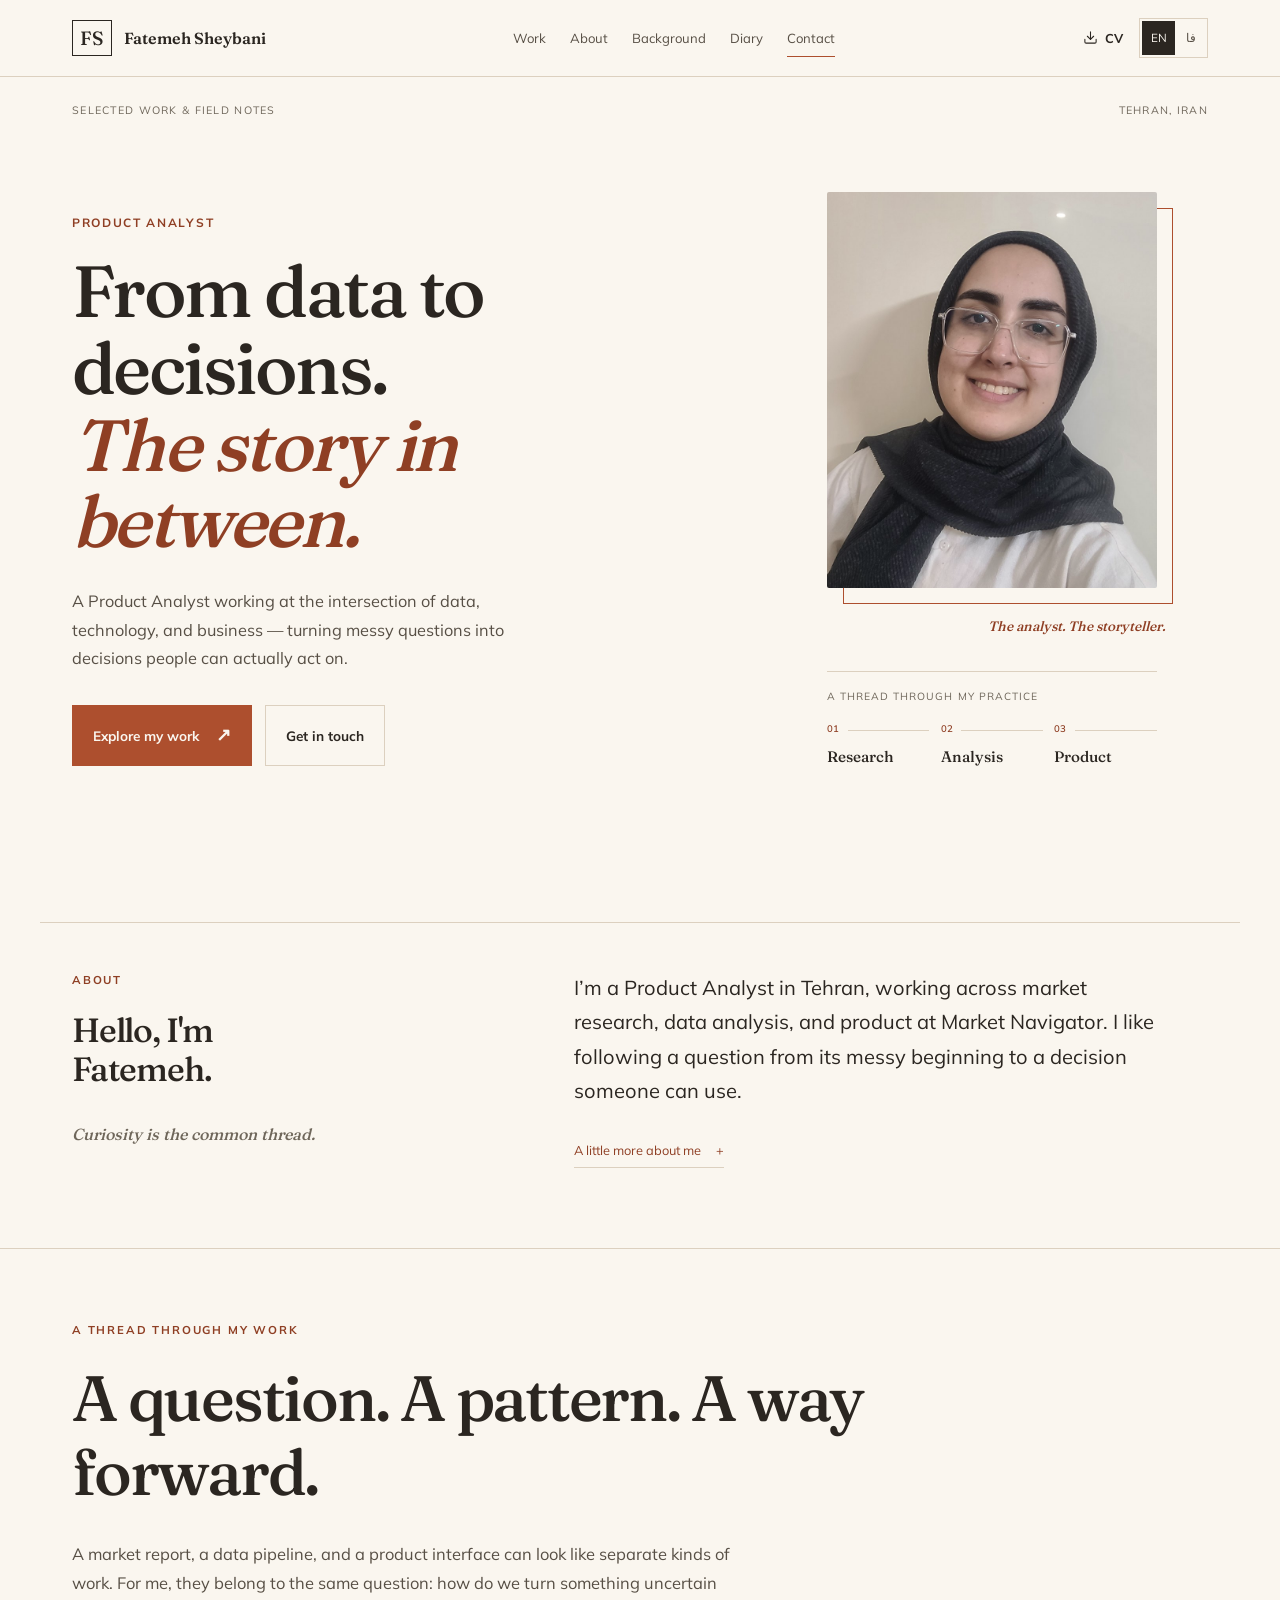
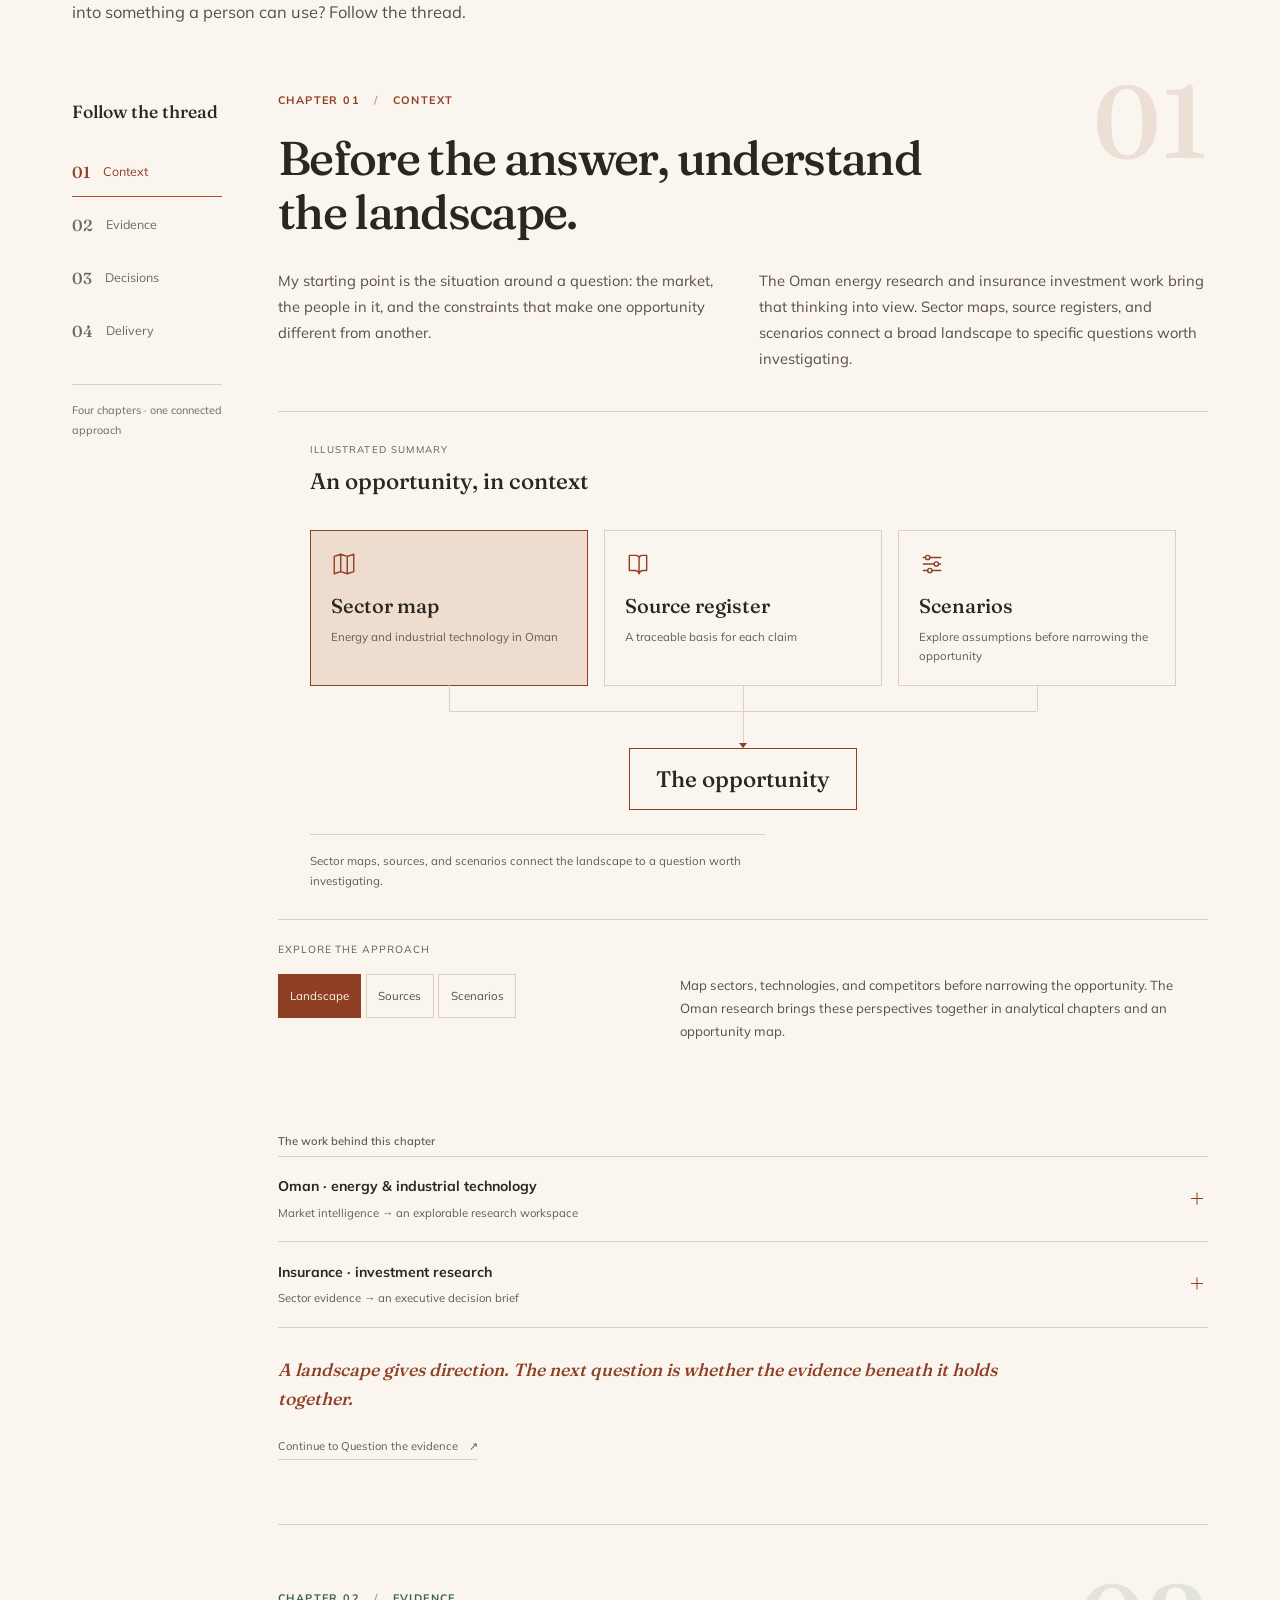
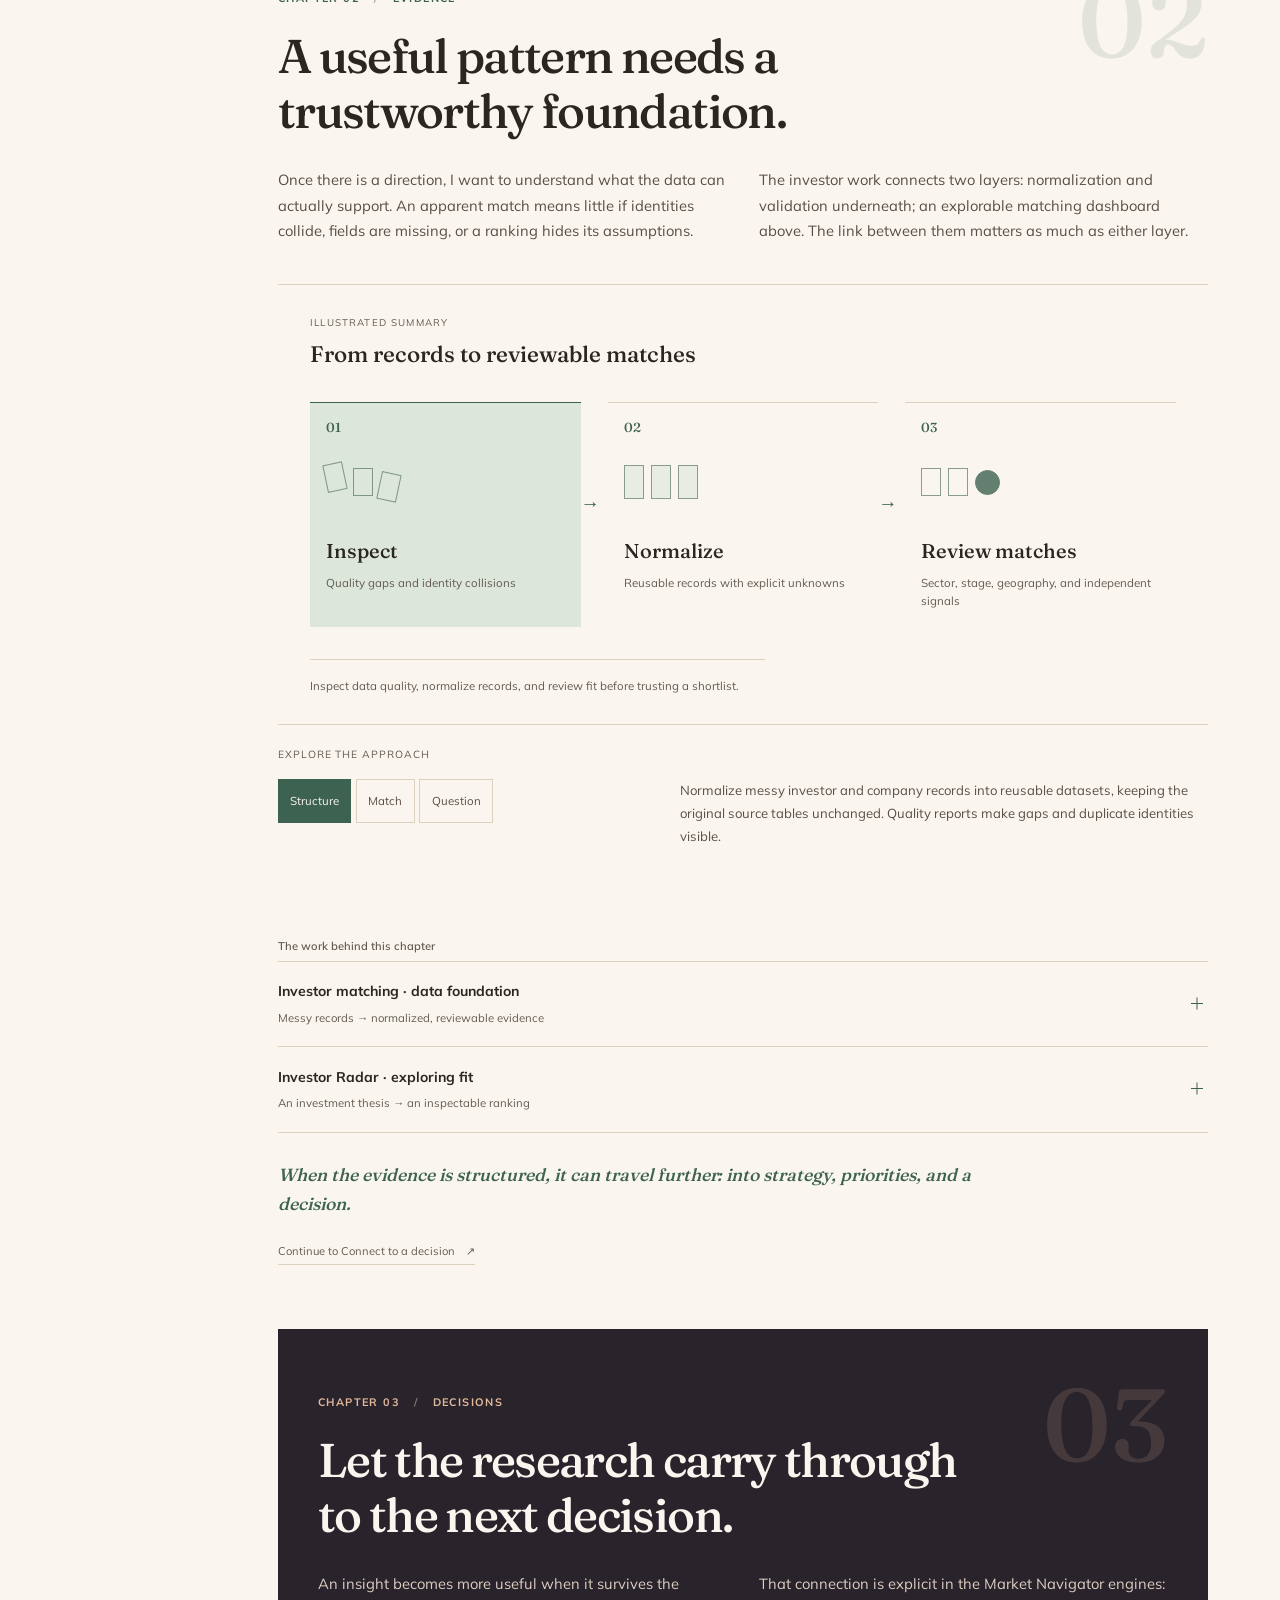
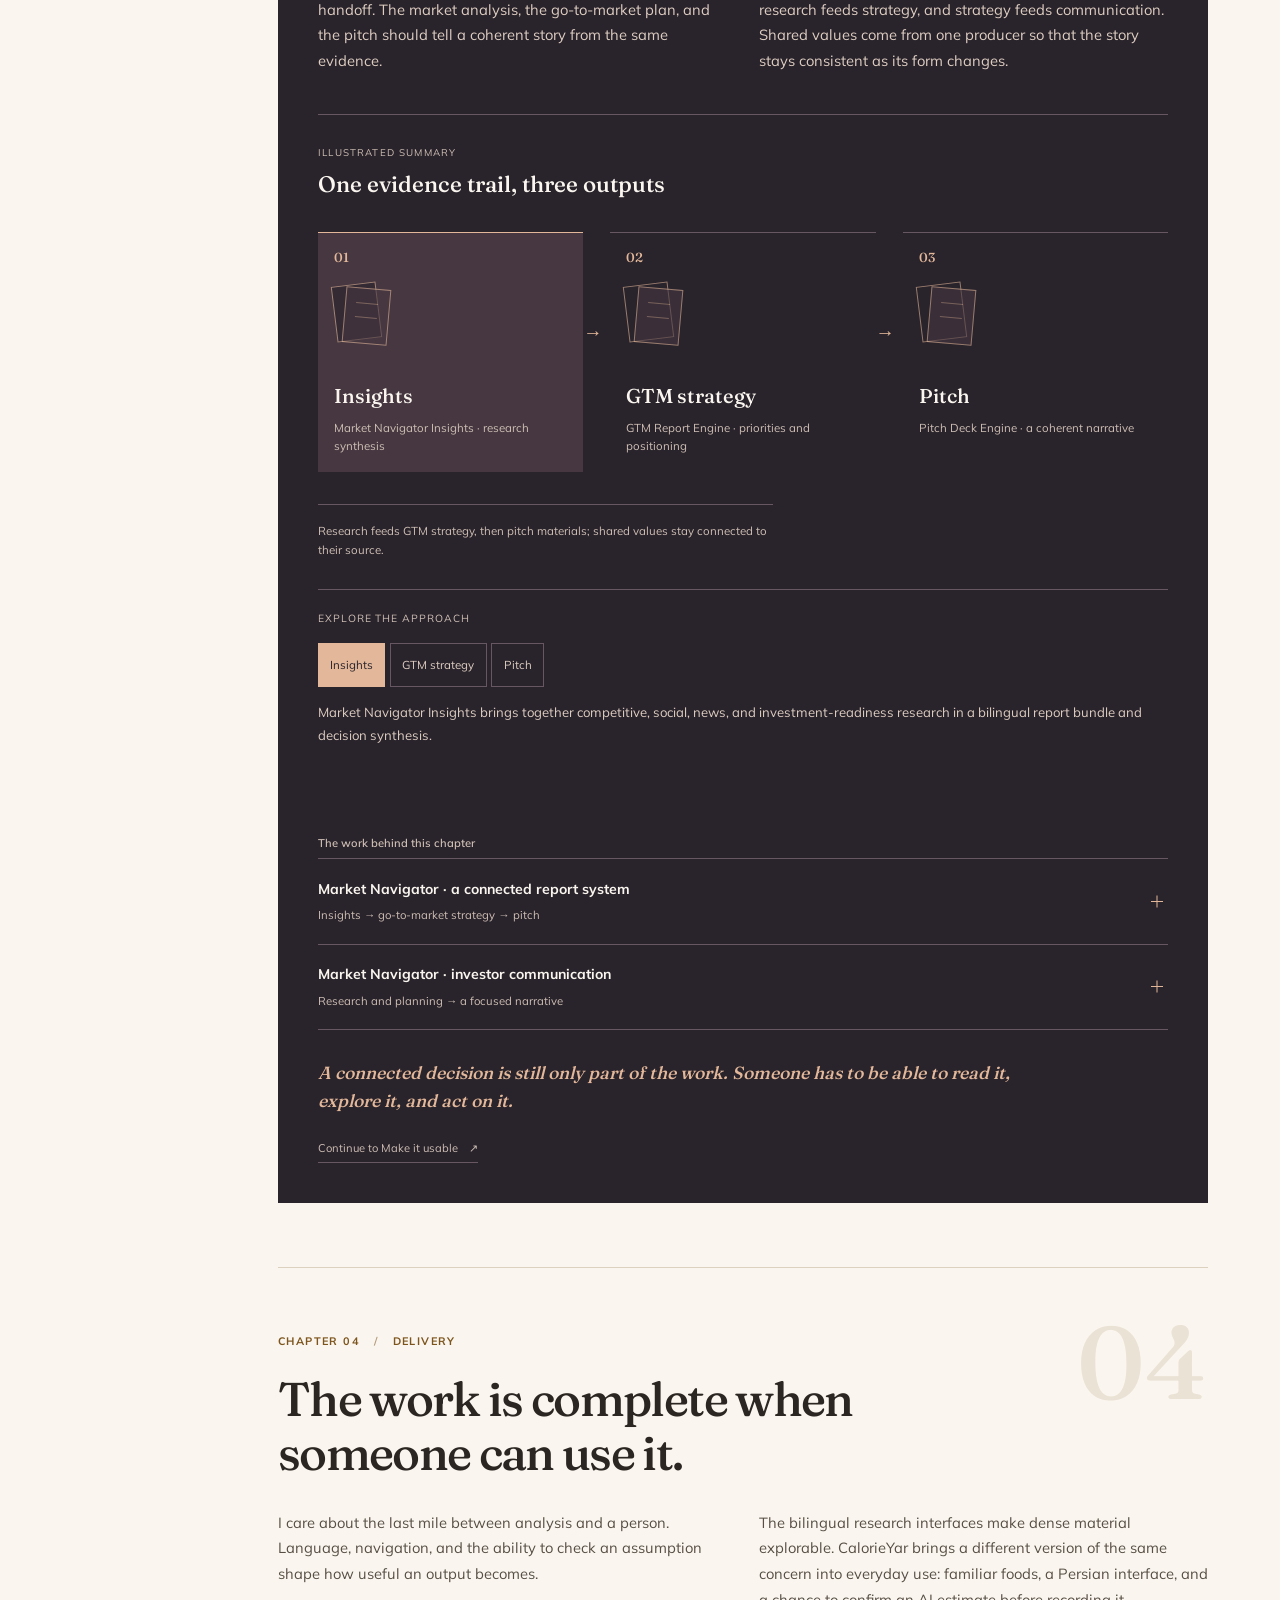
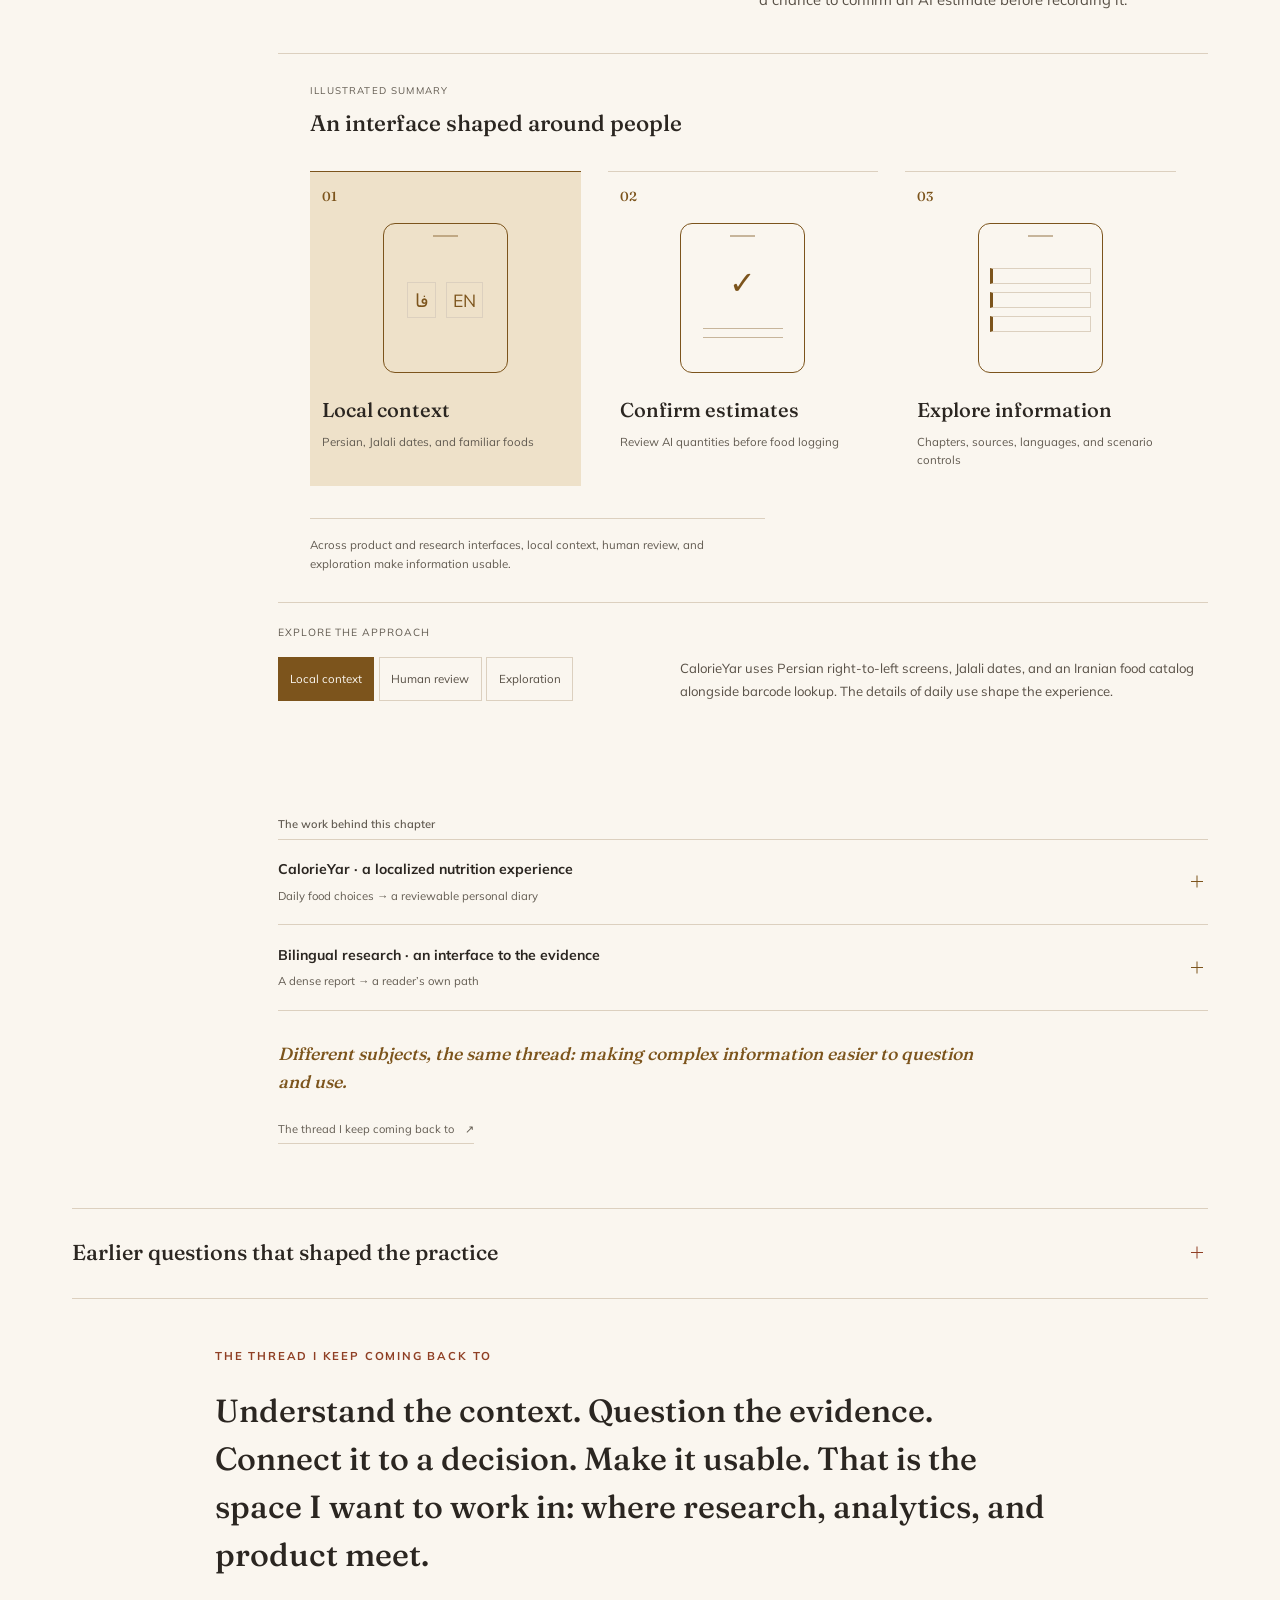
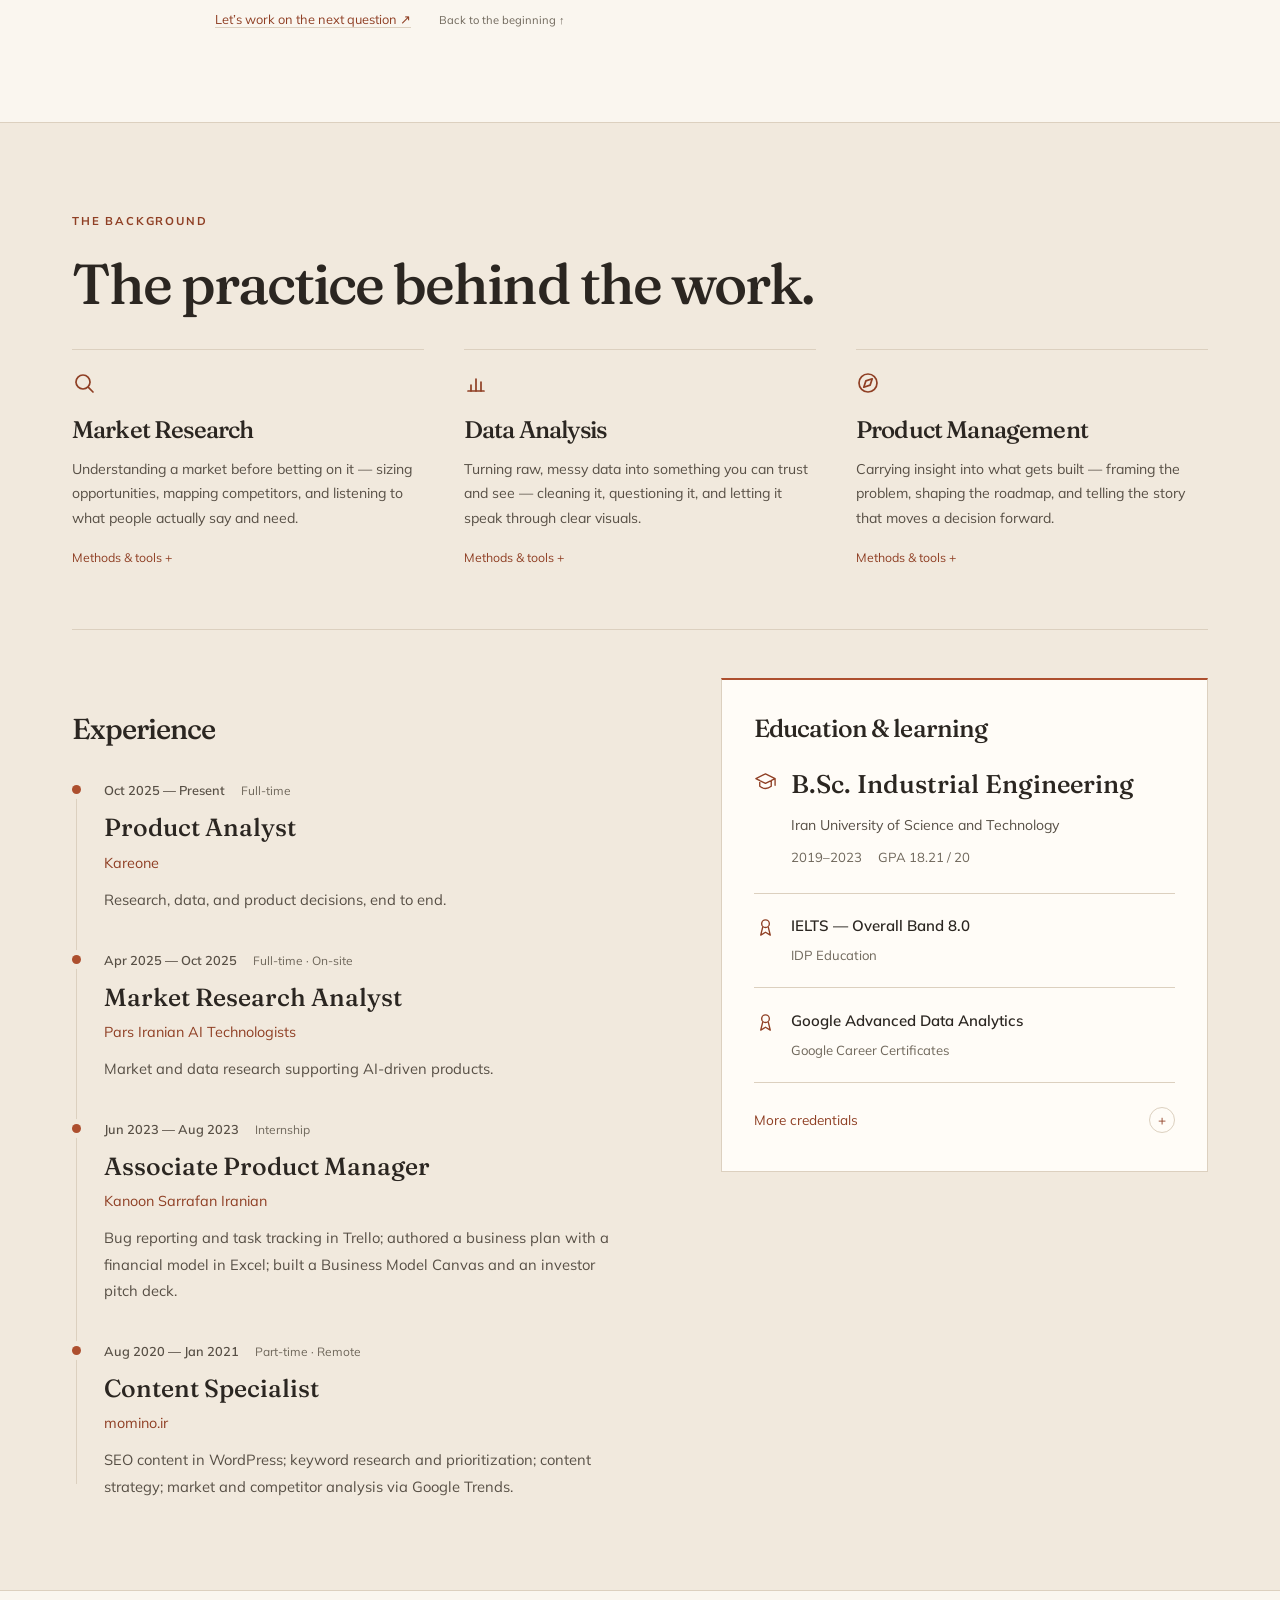
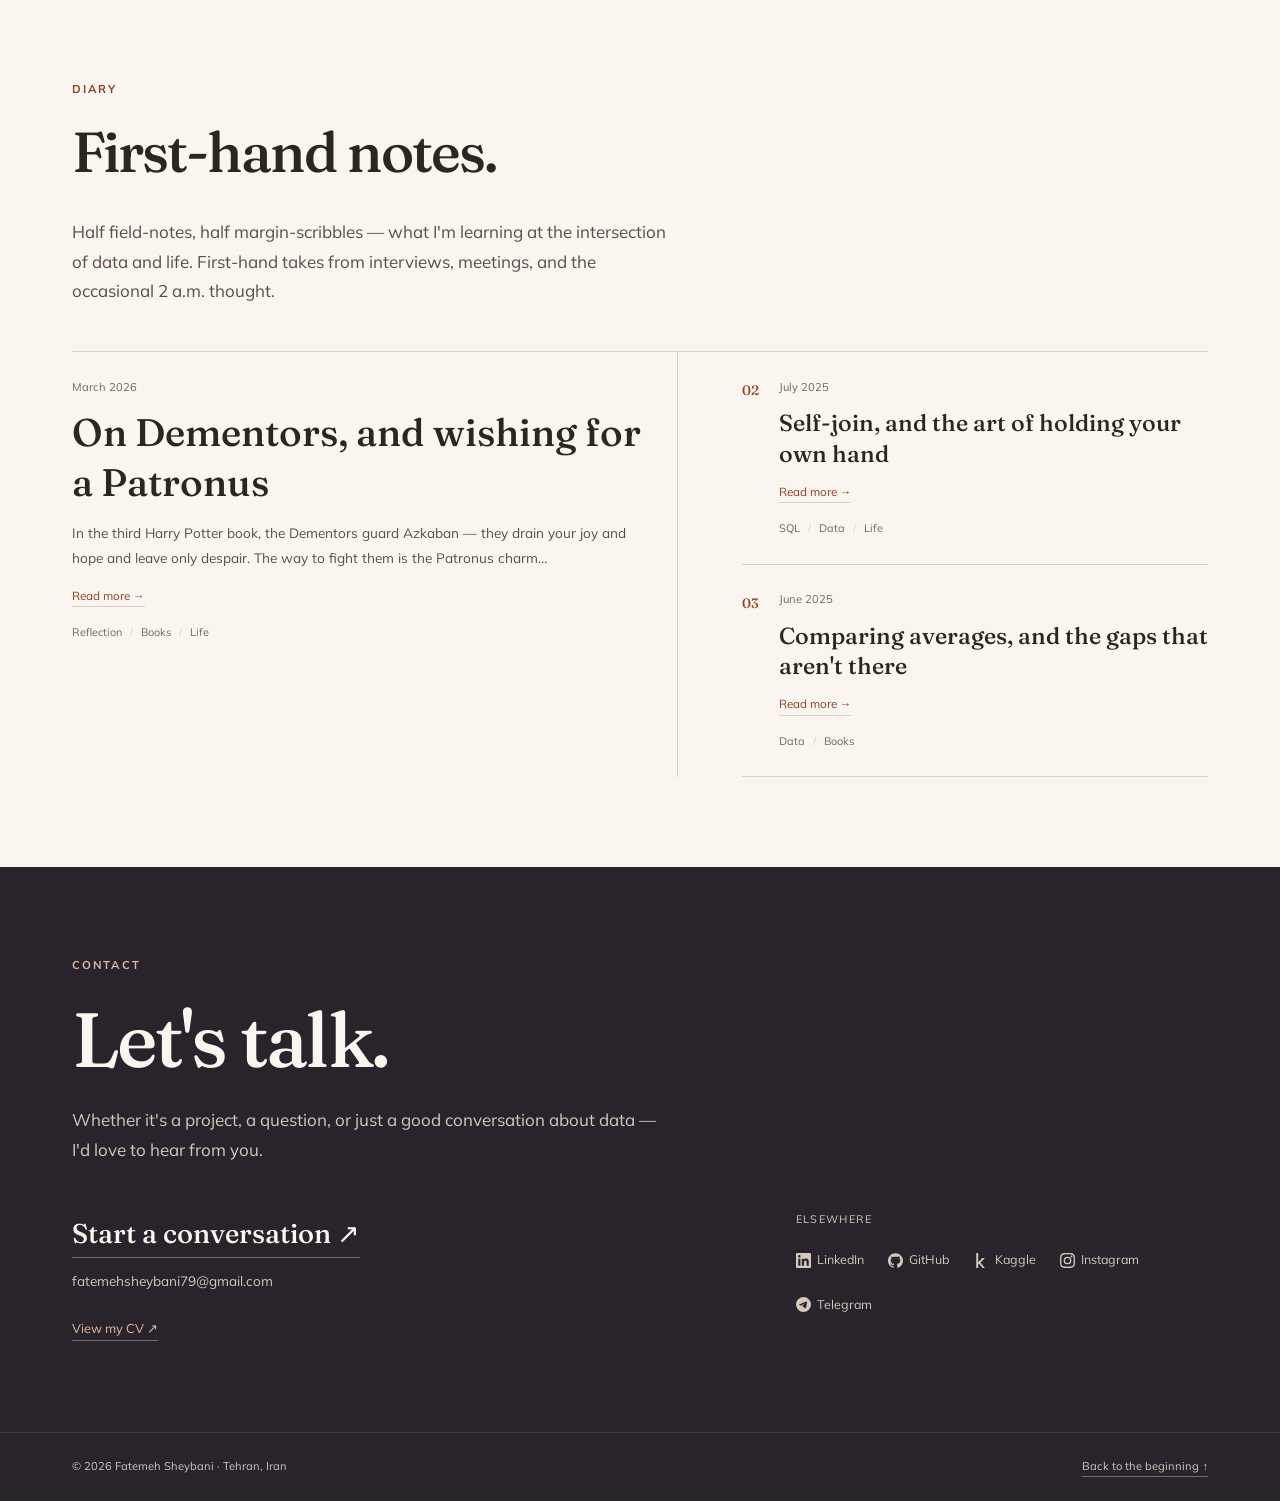
==== index.html @ 547244f2 "Redesign portfolio as an editorial research notebook" ====
<!DOCTYPE html>
<html lang="en" dir="ltr">
<head>
  <meta charset="UTF-8" />
  <meta name="viewport" content="width=device-width, initial-scale=1.0" />
  <title>Fatemeh Sheybani — From data to decisions</title>
  <meta name="description" content="Fatemeh Sheybani — Market Research, Data Analysis & Product Management. From data to decisions, and the story in between." />
  <link rel="icon" href="assets/img/favicon.svg" type="image/svg+xml" />
  <link rel="stylesheet" href="assets/css/fonts.css" />
  <link rel="stylesheet" href="assets/css/styles.css" />
  <link rel="stylesheet" href="assets/css/story.css" />
</head>
<body>
  <!-- ===== Navigation ===== -->
  <header class="nav" id="nav">
    <div class="container nav__inner">
      <a href="#top" class="nav__brand" aria-label="Fatemeh Sheybani — home">
        <span class="nav__monogram">FS</span>
        <span class="nav__name" data-i18n="brand.name">Fatemeh Sheybani</span>
      </a>

      <nav class="nav__links" id="primaryLinks" aria-label="Primary">
        <a href="#projects" data-i18n="nav.work">Work</a>
        <a href="#about" data-i18n="nav.about">About</a>
        <a href="#background" data-i18n="nav.background">Background</a>
        <a href="#diary" data-i18n="nav.diary">Diary</a>
        <a href="#contact" data-i18n="nav.contact">Contact</a>
      </nav>

      <div class="nav__actions">
        <a href="cv.html" target="_blank" rel="noopener" class="btn btn--ghost btn--sm nav__cv" data-i18n-label="nav.cv" aria-label="CV">
          <svg class="nav__cv-icon" viewBox="0 0 24 24" fill="none" stroke="currentColor" stroke-width="1.7" stroke-linecap="round" stroke-linejoin="round" aria-hidden="true"><path d="M21 15v4a2 2 0 0 1-2 2H5a2 2 0 0 1-2-2v-4"/><polyline points="7 10 12 15 17 10"/><line x1="12" y1="15" x2="12" y2="3"/></svg>
          <span data-i18n="nav.cv">CV</span>
        </a>
        <div class="lang-seg" role="group" aria-label="Language / زبان">
          <button class="lang-seg__opt" data-lang="en">EN</button>
          <button class="lang-seg__opt" data-lang="fa">فا</button>
        </div>
        <button class="nav__burger" id="navBurger" data-i18n-label="nav.menu" aria-label="Menu" aria-expanded="false" aria-controls="primaryLinks">
          <span></span><span></span><span></span>
        </button>
      </div>
    </div>
  </header>

  <main id="top">
    <!-- ===== Hero ===== -->
    <section class="hero">
      <div class="container hero__folio" aria-hidden="true">
        <span data-i18n="hero.folio">Selected work &amp; field notes</span>
        <span data-i18n="hero.location">Tehran, Iran</span>
      </div>
      <div class="container hero__inner">
        <div class="hero__text">
          <p class="hero__eyebrow" data-i18n="hero.eyebrow">Product Analyst</p>
          <h1 class="hero__title" data-i18n="hero.title">From data to decisions — and the story in between.</h1>
          <p class="hero__lead" data-i18n="hero.lead"></p>
          <div class="hero__cta">
            <a href="#projects" class="btn btn--primary" data-i18n="hero.ctaWork">Explore my work</a>
            <a href="#contact" class="btn btn--ghost" data-i18n="hero.ctaContact">Get in touch</a>
          </div>
        </div>
        <div class="hero__portrait">
          <div class="portrait">
            <div class="portrait__crop">
              <img src="assets/img/portrait.jpg" alt="Fatemeh Sheybani" id="portraitImg" />
            </div>
          </div>
          <p class="portrait__caption" data-i18n="hero.portraitCaption">The analyst. The storyteller.</p>
          <div class="hero-thread">
            <p data-i18n="hero.thread">A thread through my practice</p>
            <ol>
              <li><span aria-hidden="true">01</span><span data-i18n="hero.research">Research</span></li>
              <li><span aria-hidden="true">02</span><span data-i18n="hero.analysis">Analysis</span></li>
              <li><span aria-hidden="true">03</span><span data-i18n="hero.product">Product</span></li>
            </ol>
          </div>
        </div>
      </div>
    </section>

    <!-- ===== About ===== -->
    <section class="section" id="about">
      <div class="container about-layout">
        <div>
          <p class="section__kicker" data-i18n="about.kicker">About</p>
          <h2 class="section__title" data-i18n="about.title">Hello, I'm Fatemeh.</h2>
          <p class="about__margin" data-i18n="about.margin">Curiosity is the common thread.</p>
        </div>
        <div class="about__body" id="aboutBody"></div>
      </div>
    </section>

    <!-- ===== A connected story of the work ===== -->
    <section class="section work-story" id="projects" aria-labelledby="workStoryTitle">
      <div class="container">
        <p class="section__kicker" data-i18n="projects.kicker">A thread through my work</p>
        <h2 class="section__title work-story__title" id="workStoryTitle" data-i18n="projects.title">A question. A pattern. A way forward.</h2>
        <div id="work-story"></div>
      </div>
    </section>

    <!-- ===== Background: capabilities, experience and credentials ===== -->
    <section class="section background" id="background" aria-labelledby="backgroundTitle">
      <div class="container">
        <p class="section__kicker" data-i18n="background.kicker">The background</p>
        <h2 class="section__title" id="backgroundTitle" data-i18n="background.title">The practice behind the work.</h2>
        <div id="expertise"><div class="pillars" id="pillars"></div></div>
        <div class="background__columns">
          <div id="work">
            <h3 class="background__heading" data-i18n="experience.kicker">Experience</h3>
            <ol class="timeline" id="timeline"></ol>
          </div>
          <div id="certs" class="background__credentials">
            <h3 class="background__heading" data-i18n="background.learning">Education &amp; learning</h3>
            <div class="certs" id="certs-grid"></div>
          </div>
        </div>
      </div>
    </section>

    <!-- ===== Testimonials ===== -->
    <section class="section section--tint" id="testimonials">
      <div class="container">
        <p class="section__kicker" data-i18n="testimonials.kicker">Kind words</p>
        <h2 class="section__title" data-i18n="testimonials.title">What people say.</h2>
        <div class="quotes" id="quotes"></div>
      </div>
    </section>

    <!-- ===== Diary ===== -->
    <section class="section" id="diary">
      <div class="container">
        <p class="section__kicker" data-i18n="diary.kicker">Diary</p>
        <h2 class="section__title" data-i18n="diary.title">First-hand notes.</h2>
        <p class="section__intro" data-i18n="diary.intro"></p>
        <div class="diary" id="diary-grid"></div>
      </div>
    </section>

    <!-- ===== Contact ===== -->
    <section class="section section--dark" id="contact">
      <div class="container">
        <p class="section__kicker" data-i18n="contact.kicker">Contact</p>
        <h2 class="section__title" data-i18n="contact.title">Let's talk.</h2>
        <p class="section__intro" data-i18n="contact.intro"></p>
        <div class="contact__links" id="contact-links"></div>
      </div>
    </section>
  </main>

  <!-- ===== Footer ===== -->
  <footer class="footer">
    <div class="container footer__inner">
      <p class="footer__copy" data-i18n="footer.copy">© 2026 Fatemeh Sheybani · Tehran, Iran</p>
      <a href="#top" data-i18n="footer.top">Back to the beginning ↑</a>
    </div>
  </footer>

  <!-- ===== Diary reader modal ===== -->
  <div class="modal" id="diaryModal" aria-hidden="true">
    <div class="modal__overlay" data-close></div>
    <article class="modal__panel" role="dialog" aria-modal="true" aria-labelledby="modalTitle">
      <button class="modal__close" data-close data-i18n-label="diary.close" aria-label="Close">&times;</button>
      <p class="modal__date" id="modalDate"></p>
      <h3 class="modal__title" id="modalTitle"></h3>
      <div class="modal__tags" id="modalTags"></div>
      <div class="modal__body" id="modalBody"></div>
    </article>
  </div>

  <!-- Data + logic (plain scripts so the site opens by double-click, no server needed) -->
  <script src="assets/js/i18n.js"></script>
  <script src="data/content.js"></script>
  <script src="data/story.js"></script>
  <script src="data/diary.js"></script>
  <script src="assets/js/story.js"></script>
  <script src="assets/js/main.js"></script>
</body>
</html>
---- assets/css/fonts.css ----
/* ============================================================
   Self-hosted fonts (vendored — no CDN).
   Fraunces  → warm elegant serif (headings)
   Mulish    → clean humanist sans (body)
   Vazirmatn → Persian (all text in FA mode)
   ============================================================ */

/* ---- Fraunces (serif) ---- */
@font-face {
  font-family: "Fraunces";
  font-style: normal; font-weight: 500; font-display: swap;
  src: url("../fonts/fraunces-500.woff2") format("woff2");
}
@font-face {
  font-family: "Fraunces";
  font-style: normal; font-weight: 600; font-display: swap;
  src: url("../fonts/fraunces-600.woff2") format("woff2");
}

/* ---- Mulish (sans) ---- */
@font-face {
  font-family: "Mulish";
  font-style: normal; font-weight: 400; font-display: swap;
  src: url("../fonts/mulish-400.woff2") format("woff2");
}
@font-face {
  font-family: "Mulish";
  font-style: normal; font-weight: 600; font-display: swap;
  src: url("../fonts/mulish-600.woff2") format("woff2");
}
@font-face {
  font-family: "Mulish";
  font-style: normal; font-weight: 700; font-display: swap;
  src: url("../fonts/mulish-700.woff2") format("woff2");
}

/* ---- Vazirmatn (Persian) ---- */
@font-face {
  font-family: "Vazirmatn";
  font-style: normal; font-weight: 400; font-display: swap;
  src: url("../fonts/vazirmatn-400.woff2") format("woff2");
}
@font-face {
  font-family: "Vazirmatn";
  font-style: normal; font-weight: 500; font-display: swap;
  src: url("../fonts/vazirmatn-500.woff2") format("woff2");
}
@font-face {
  font-family: "Vazirmatn";
  font-style: normal; font-weight: 700; font-display: swap;
  src: url("../fonts/vazirmatn-700.woff2") format("woff2");
}
---- assets/css/styles.css ----
﻿/* Editorial notebook — local fonts, warm paper, expressive type. */
:root {
  --bg:#FAF6EF; --bg-tint:#F1E9DD; --surface:#FFFCF7; --border:#DCD0BF;
  --ink:#2B2621; --ink-soft:#574F45; --ink-mute:#6F675B;
  --clay:#AD4F2E; --clay-deep:#8F3F24; --clay-tint:#EEDDCE;
  --deep:#29232B; --deep-soft:#403744; --gold:#D2AB69;
  --serif:"Fraunces",Georgia,serif; --sans:"Mulish","Segoe UI",sans-serif;
  --fa:"Vazirmatn",Tahoma,sans-serif; --maxw:1200px;
  --shadow:0 12px 35px -22px #2B262140; --radius:8px; --r-lg:8px; --r-md:5px;
}
*,*::before,*::after { box-sizing:border-box; }
html { scroll-behavior:smooth; -webkit-text-size-adjust:100%; }
body { margin:0; background:var(--bg); color:var(--ink); font:17px/1.75 var(--sans); -webkit-font-smoothing:antialiased; }
img { display:block; max-width:100%; }
a { color:inherit; text-decoration:none; }
button { font:inherit; }
h1,h2,h3 { font-family:var(--serif); font-weight:500; line-height:1.15; letter-spacing:-.035em; }
button,a,summary { -webkit-tap-highlight-color:transparent; }
:focus-visible { outline:2px solid var(--clay); outline-offset:5px; }
::selection { background:var(--clay-tint); color:var(--ink); }
[hidden] { display:none !important; }
html[lang="fa"] { --serif:"Vazirmatn",Tahoma,sans-serif; --sans:"Vazirmatn",Tahoma,sans-serif; }
html[lang="fa"] h1,html[lang="fa"] h2,html[lang="fa"] h3 { letter-spacing:0; line-height:1.55; }
[lang="fa"] .hero__title em { font-style:normal; }
.container { width:100%; max-width:var(--maxw); margin-inline:auto; padding-inline:32px; }
.section { padding-block:clamp(4rem,7vw,6.5rem); scroll-margin-top:90px; }
.section__kicker { margin:0 0 1.25rem; color:var(--clay-deep); font-size:.71rem; text-transform:uppercase; letter-spacing:.16em; font-weight:800; }
.section__title { font-size:clamp(2.1rem,4.4vw,3.8rem); max-width:22ch; margin:0 0 2rem; }
.section__intro { max-width:60ch; color:var(--ink-soft); margin:0 0 2.8rem; }
[lang="fa"] .section__kicker { letter-spacing:0; }
.btn { display:inline-flex; gap:1rem; align-items:center; justify-content:center; border:1px solid var(--border); padding:.85rem 1.25rem; font-size:.85rem; font-weight:700; cursor:pointer; transition:background .18s,color .18s,transform .18s; }
.btn--primary { color:var(--bg); background:var(--clay); border-color:var(--clay); }
.btn--primary::after { content:"↗"; font-size:1.15rem; }
.btn--primary:hover { background:var(--clay-deep); border-color:var(--clay-deep); transform:translateY(-2px); }
.btn--ghost { background:transparent; }
.btn--ghost:hover { background:var(--clay-tint); }
.btn--sm { padding:.45rem .7rem; font-size:.8rem; }
.nav { position:sticky; top:0; z-index:50; background:#faf6eff2; backdrop-filter:blur(12px); border-bottom:1px solid var(--border); }
.nav__inner { display:flex; align-items:center; justify-content:space-between; height:76px; gap:1.4rem; }
.nav__brand { display:flex; align-items:center; gap:.7rem; }
.nav__monogram { font-family:var(--serif); font-size:1.2rem; border:1px solid var(--ink); padding:.14rem .45rem; line-height:1.5; }
.nav__name { font-family:var(--serif); font-size:1rem; font-weight:600; }
.nav__links,.nav__actions { display:flex; gap:1.5rem; align-items:center; }
.nav__links a { color:var(--ink-soft); font-size:.82rem; position:relative; padding-block:.7rem; }
.nav__links a::after { content:""; position:absolute; inset-inline:0; bottom:.2rem; height:1px; background:var(--clay); transform:scaleX(0); transform-origin:left; transition:transform .18s; }
.nav__links a:hover::after,.nav__links a.is-current::after { transform:scaleX(1); }
.nav__actions { gap:1rem; }
.nav__cv { display:flex; gap:.4rem; border:0; padding:.5rem 0; }
.nav__cv-icon { width:15px; height:15px; }
.lang-seg { display:flex; gap:2px; padding:2px; border:1px solid var(--border); }
.lang-seg__opt { padding:.45rem .55rem; min-height:32px; border:0; background:transparent; color:var(--ink-soft); font-size:.73rem; cursor:pointer; }
.lang-seg__opt.is-active { color:var(--bg); background:var(--ink); }
.nav__burger { display:none; flex-direction:column; gap:5px; justify-content:center; min-width:44px; min-height:44px; border:0; background:transparent; cursor:pointer; }
.nav__burger span { height:1px; width:22px; background:var(--ink); }
.hero { padding-block:1.5rem 5rem; }
.hero__folio { display:flex; justify-content:space-between; gap:1rem; color:var(--ink-mute); font-size:.67rem; letter-spacing:.12em; text-transform:uppercase; }
.hero__inner { display:grid; grid-template-columns:1.45fr 1fr; gap:clamp(3rem,6vw,6rem); align-items:center; padding-top:4.5rem; }
.hero__eyebrow { color:var(--clay-deep); font-size:.75rem; font-weight:700; text-transform:uppercase; letter-spacing:.14em; margin:0 0 1.3rem; }
.hero__title { font-size:clamp(3rem,5.65vw,5.1rem); margin:0 0 1.7rem; line-height:1.06; }
.hero__title em { color:var(--clay-deep); font-weight:500; }
.hero__lead { color:var(--ink-soft); font-size:1.02rem; max-width:48ch; margin:0 0 2rem; }
.hero__cta { display:flex; flex-wrap:wrap; gap:.8rem; }
.hero__portrait { position:relative; width:330px; max-width:calc(100% - 20px); justify-self:center; padding-bottom:1rem; }
.portrait { position:relative; z-index:0; }
.portrait::before { content:""; position:absolute; inset:16px -16px -16px 16px; border:1px solid var(--clay); z-index:-1; }
.portrait__crop { aspect-ratio:4/4.8; overflow:hidden; border-radius:2px; }
.portrait img { width:100%; height:100%; object-fit:cover; filter:saturate(.85); transform:scale(1.075); transform-origin:100% 50%; }
.portrait__caption { text-align:end; font-family:var(--serif); font-style:italic; color:var(--clay-deep); font-size:.85rem; margin:1.7rem -.5rem 0 0; }
.hero-thread { margin-top:2rem; border-top:1px solid var(--border); }
.hero-thread > p { font-size:.65rem; text-transform:uppercase; letter-spacing:.1em; color:var(--ink-mute); margin:1rem 0; }
.hero-thread ol { list-style:none; padding:0; margin:0; display:flex; gap:.7rem; }
.hero-thread li { position:relative; flex:1; display:flex; flex-direction:column; font-family:var(--serif); font-size:.95rem; }
.hero-thread li::before { content:""; position:absolute; top:8px; inset-inline-start:1.3rem; inset-inline-end:0; height:1px; background:var(--border); }
.hero-thread li > span:first-child { color:var(--clay-deep); font:600 .6rem var(--sans); margin-bottom:.6rem; }
#about { padding-block:3.5rem 5rem; }
.about-layout { display:grid; grid-template-columns:1fr 1.5fr; gap:5rem; border-top:1px solid var(--border); padding-top:3rem; }
.about-layout .section__title { font-size:2.1rem; max-width:12ch; }
.about__margin { font-family:var(--serif); font-style:italic; color:var(--ink-mute); font-size:1rem; }
.about__summary { font-size:1.26rem; line-height:1.7; margin:0 0 1.5rem; max-width:50ch; }
.about__body details { max-width:60ch; }
.about__body details p { font-size:.93rem; color:var(--ink-soft); }
summary { cursor:pointer; }
.about__body summary { display:inline-block; font-size:.8rem; color:var(--clay-deep); border-bottom:1px solid var(--border); padding-block:.4rem; }
.about__body summary span { margin-inline-start:.7rem; }
.background { background:var(--bg-tint); border-block:1px solid var(--border); }
.pillars { display:grid; grid-template-columns:repeat(3,minmax(0,1fr)); gap:2.5rem; margin-block:2rem 3.5rem; }
.pillar { border-top:1px solid var(--border); padding-top:1.3rem; min-width:0; }
.pillar__icon { color:var(--clay-deep); margin-bottom:.8rem; }
.pillar__icon svg { width:24px; height:24px; }
.pillar h3 { font-size:1.5rem; margin:0 0 .8rem; }
.pillar > p { font-size:.88rem; color:var(--ink-soft); margin:0 0 .7rem; }
.pillar__methods { font-size:.77rem; }
.pillar__methods summary { color:var(--clay-deep); list-style:none; padding-block:.3rem; }
.pillar__methods p { color:var(--ink-soft); font-size:.78rem; line-height:1.8; }
.background__columns { display:grid; grid-template-columns:minmax(0,1.2fr) minmax(0,1fr); gap:clamp(2rem,5vw,4.5rem); align-items:start; padding-top:3rem; border-top:1px solid var(--border); }
.background__columns > #work { padding-top:2rem; }
.background__heading { font:500 1.8rem/1.3 var(--serif); color:var(--ink); margin:0 0 2rem; }
.background__credentials { min-width:0; padding:2rem; background:var(--surface); border:1px solid var(--border); border-top:2px solid var(--clay); }
.background__credentials .background__heading { font-size:1.55rem; margin-bottom:1.5rem; }
#expertise,#work,#certs { scroll-margin-top:100px; }
.timeline { list-style:none; padding:0; margin:0; position:relative; }
.timeline::before { content:""; position:absolute; top:8px; bottom:1rem; inset-inline-start:4px; width:1px; background:var(--border); }
.tl { position:relative; padding:0 0 2.2rem; padding-inline-start:2rem; }
.tl:last-child { padding-bottom:0; }
.tl__dot { display:block; position:absolute; top:6px; inset-inline-start:0; width:9px; height:9px; border-radius:50%; background:var(--clay); box-shadow:0 0 0 5px var(--bg-tint); }
.tl__period { display:flex; gap:.45rem 1rem; align-items:baseline; flex-wrap:wrap; }
.tl__role { font:500 clamp(1.2rem,2vw,1.55rem)/1.35 var(--serif); margin:.6rem 0 .35rem; }
.tl__badge { font-size:.75rem; color:var(--ink-mute); }
.tl__org { font-size:.9rem; color:var(--clay-deep); margin:0; }
.tl__when { font-size:.8rem; font-weight:600; color:var(--ink-soft); }
.tl__desc { color:var(--ink-soft); font-size:.92rem; line-height:1.8; margin:.7rem 0 0; max-width:57ch; }
.certs { display:block; }
.cert { display:grid; grid-template-columns:24px minmax(0,1fr); gap:.85rem; padding:1.3rem 0; border-bottom:1px solid var(--border); }
.cert__mark { display:block; color:var(--clay-deep); padding-top:.1rem; }
.cert__mark svg { display:block; width:23px; height:23px; }
.cert__name { font:600 .94rem/1.55 var(--sans); margin:0; }
.cert__by { font-size:.82rem; line-height:1.7; color:var(--ink-mute); margin-top:.4rem; }
.cert--edu { padding:0 0 1.5rem; }
.cert--edu .cert__name { font-family:var(--serif); font-size:1.6rem; line-height:1.3; font-weight:500; }
.cert__education-meta { display:flex; flex-wrap:wrap; gap:.5rem 1rem; margin-top:.8rem; }
.cert__education-meta > span:first-child { flex-basis:100%; color:var(--ink-soft); font-size:.88rem; }
.credential-details summary { display:flex; justify-content:space-between; align-items:center; gap:1rem; min-height:56px; padding:1.1rem 0 0; color:var(--clay-deep); font-size:.85rem; }
.credential-details summary span { display:grid; place-items:center; width:26px; height:26px; border:1px solid var(--border); border-radius:50%; flex-shrink:0; transition:transform .2s; }
.credential-details[open] summary span { transform:rotate(45deg); }
.credentials-note { color:var(--ink-mute); font-size:.8rem; margin:1rem 0 0; }
.credential-details .reveal { opacity:1; transform:none; }
[lang="fa"] .background__heading,[lang="fa"] .tl__role,[lang="fa"] .cert--edu .cert__name { line-height:1.7; }
.diary { display:grid; grid-template-columns:1.3fr 1fr; gap:0 4rem; border-top:1px solid var(--border); }
.entry { position:relative; display:flex; flex-direction:column; align-items:flex-start; width:100%; min-width:0; text-align:start; border:0; border-bottom:1px solid var(--border); background:transparent; padding:1.6rem 0 1.6rem 2.3rem; color:var(--ink); cursor:pointer; transition:color .18s; }
[dir="rtl"] .entry { padding:1.6rem 2.3rem 1.6rem 0; }
.entry--featured { grid-row:span 2; padding-inline-start:0; padding-inline-end:2rem; border-inline-end:1px solid var(--border); border-bottom:0; }
[dir="rtl"] .entry--featured { padding-inline-start:0; padding-inline-end:2rem; }
.entry__index { position:absolute; inset-inline-start:0; top:1.7rem; font-family:var(--serif); color:var(--clay-deep); font-size:.85rem; }
.entry--featured .entry__index { display:none; }
.entry__date { font-size:.7rem; color:var(--ink-mute); margin-bottom:.7rem; }
.entry__title { font-family:var(--serif); font-size:1.45rem; line-height:1.3; margin-bottom:.8rem; transition:color .18s; }
.entry--featured .entry__title { font-size:clamp(2rem,3vw,2.8rem); }
.entry__excerpt { color:var(--ink-soft); font-size:.85rem; margin-bottom:1rem; line-height:1.8; }
.entry:not(.entry--featured) .entry__excerpt { display:none; }
.entry__more { font-size:.73rem; color:var(--clay-deep); border-bottom:1px solid var(--border); }
.entry:hover .entry__title { color:var(--clay-deep); }
.entry__tags { margin-top:1rem; display:flex; flex-wrap:wrap; gap:.5rem; }
.tag { display:inline-block; font-size:.68rem; color:var(--ink-mute); }
.tag + .tag::before { content:"/"; margin-inline-end:.5rem; color:var(--border); }
.section--dark { background:var(--deep); color:var(--bg); }
.section--dark .section__kicker { color:#DDB79E; }
.section--dark .section__intro { color:#D5C8BC; }
#contact .container { max-width:var(--maxw); }
#contact .section__title { font-size:clamp(3rem,6vw,5rem); margin-bottom:1.3rem; }
.contact__links { display:grid; grid-template-columns:1.6fr 1fr; gap:4rem; margin-top:2.5rem; }
.contact__email { display:flex; flex-direction:column; gap:.7rem; align-items:flex-start; }
.contact__email > span:first-child { font-family:var(--serif); font-size:1.7rem; border-bottom:1px solid #756773; transition:color .18s; }
.contact__email:hover > span:first-child { color:#E6B79B; }
.contact__address { font-size:.85rem; overflow-wrap:anywhere; color:#D5C8BC; }
.contact__cv { display:inline-block; color:#E6B79B; font-size:.8rem; margin-top:1.5rem; border-bottom:1px solid #756773; }
.contact__elsewhere > p { margin:0 0 1rem; color:#D5C8BC; font-size:.68rem; text-transform:uppercase; letter-spacing:.12em; }
.contact__profiles { display:flex; flex-wrap:wrap; gap:.8rem 1.5rem; }
.clink { display:inline-flex; align-items:center; gap:.4rem; font-size:.78rem; color:#D5C8BC; padding-block:.3rem; transition:color .18s; }
.clink:hover { color:#fff; }
.clink__icon svg { width:15px; height:15px; fill:currentColor; display:block; }
.footer { background:var(--deep); color:#D5C8BC; border-top:1px solid var(--deep-soft); padding-block:1.5rem; }
.footer__inner { display:flex; justify-content:space-between; gap:1.5rem; font-size:.7rem; }
.footer__copy { margin:0; }
.footer a { border-bottom:1px solid #756773; }
.cards { display:grid; grid-template-columns:repeat(3,minmax(0,1fr)); gap:2rem; }
.card { padding:1rem 0; border-top:1px solid var(--border); }
.card__eyebrow { font-size:.68rem; color:var(--clay-deep); text-transform:uppercase; letter-spacing:.08em; }
.card h3 { font-size:1.4rem; margin-block:1rem; }
.card p { font-size:.85rem; color:var(--ink-soft); }
.card__tags { display:flex; flex-wrap:wrap; gap:.5rem; }
.modal { display:none; position:fixed; inset:0; z-index:100; }
.modal.is-open { display:block; }
.modal__overlay { position:absolute; inset:0; background:#29232bbf; backdrop-filter:blur(5px); }
.modal__panel { position:relative; width:calc(100% - 32px); max-width:720px; max-height:88vh; overflow:auto; margin:6vh auto; padding:3rem; background:var(--bg); box-shadow:0 20px 70px #0005; animation:rise .3s ease both; }
.modal__close { position:absolute; top:.5rem; inset-inline-end:.7rem; min-width:44px; min-height:44px; background:none; border:0; font-size:1.8rem; cursor:pointer; color:var(--ink); }
.modal__date { font-size:.75rem; color:var(--ink-mute); }
.modal__title { font-size:2.1rem; margin-block:1rem; }
.modal__tags { display:flex; gap:.5rem; flex-wrap:wrap; margin-bottom:1.5rem; }
.modal__body { font-size:1rem; color:var(--ink-soft); }
.modal__body blockquote { margin:1.5rem 0; padding-inline-start:1rem; border-inline-start:2px solid var(--clay); font-family:var(--serif); font-size:1.15rem; color:var(--clay-deep); }
.reveal { opacity:0; transform:translateY(12px); transition:opacity .45s ease,transform .45s ease; }
.reveal.is-in { opacity:1; transform:none; }
main { transition:opacity .18s ease; }
main.lang-swapping { opacity:0; }
@keyframes rise { from { opacity:0; transform:translateY(12px); } to { opacity:1; transform:none; } }
@media (max-width:1050px) {
  .nav__name { display:none; }
  .hero__inner { grid-template-columns:1.3fr 1fr; gap:3rem; }
  .hero__title { font-size:clamp(3rem,5.7vw,4.5rem); }
  .hero__portrait { width:280px; }
  .background__columns { gap:2rem; }
}
@media (max-width:1000px) {
  .background__columns { grid-template-columns:1fr; gap:3rem; }
  .background__columns > #work { padding-top:0; }
  .background__credentials .certs { display:grid; grid-template-columns:repeat(2,minmax(0,1fr)); gap:0 2rem; }
  .cert--edu,.credential-details { grid-column:1/-1; }
}
@media (max-width:760px) {
  .container { padding-inline:24px; }
  .nav__inner { height:70px; gap:1rem; }
  .nav__links { display:none; }
  .nav__links.is-open { display:flex; flex-direction:column; align-items:flex-start; position:absolute; inset-inline:0; top:70px; background:var(--bg); padding:1.2rem 24px; gap:.3rem; border-bottom:1px solid var(--border); }
  .nav__links a { width:100%; min-height:44px; }
  .nav__links a::after { display:none; }
  .nav__burger { display:flex; }
  .nav__actions { gap:.7rem; }
  .lang-seg__opt { min-height:38px; min-width:38px; }
  .hero { padding-bottom:3rem; }
  .hero__inner { grid-template-columns:1fr; gap:3.5rem; padding-top:3rem; }
  .hero__title { font-size:clamp(3.1rem,8.5vw,4.5rem); max-width:15ch; }
  .hero__portrait { width:100%; max-width:none; display:grid; grid-template-columns:minmax(0,1fr) minmax(0,1fr); gap:2rem; align-items:center; padding-inline-end:16px; }
  .portrait { max-width:230px; }
  .portrait__caption { position:absolute; inset-inline-start:0; bottom:-2rem; font-size:.75rem; }
  .hero-thread { margin:0; border-top:0; }
  .hero-thread ol { flex-direction:column; gap:1.1rem; }
  .hero-thread li::before { display:none; }
  .hero-thread > p { font-size:.65rem; }
  .hero-thread li { font-size:1.1rem; }
  .hero-thread li > span:first-child { margin-bottom:.2rem; }
  #about { padding-block:3rem 4rem; }
  .about-layout { grid-template-columns:1fr; gap:1rem; padding-top:3rem; }
  .about-layout .section__title { max-width:none; margin-bottom:1rem; }
  .about__margin { display:none; }
  .about__summary { font-size:1.13rem; }
  .pillars { gap:1.5rem; }
  .pillar h3 { font-size:1.2rem; }
  .background__columns { grid-template-columns:1fr; gap:3rem; }
  .diary { gap:0 2rem; }
  .entry--featured .entry__title { font-size:2rem; }
  .contact__links { grid-template-columns:1fr; gap:2.5rem; }
  .cards { grid-template-columns:1fr; gap:1rem; }
}
@media (max-width:520px) {
  body { font-size:16px; }
  .container { padding-inline:20px; }
  .nav__cv span { display:none; }
  .nav__cv { padding:.6rem; min-width:40px; justify-content:center; }
  .nav__actions { gap:.3rem; }
  .hero__folio { font-size:.58rem; letter-spacing:.06em; }
  .hero__inner { padding-top:2.5rem; }
  .hero__title { font-size:clamp(2.55rem,9.5vw,3.5rem); }
  .hero__lead { font-size:.95rem; }
  .hero__portrait { gap:1.5rem; }
  .hero-thread > p { letter-spacing:0; font-size:.61rem; }
  .hero-thread li { font-size:1rem; }
  .section { padding-block:3.5rem; }
  .section__title { font-size:2.2rem; }
  .pillars { grid-template-columns:1fr; gap:1.5rem; }
  .pillar { display:grid; grid-template-columns:30px 1fr; gap:0 .7rem; }
  .pillar__icon { grid-row:span 3; }
  .pillar > p { font-size:.87rem; }
  .pillar h3 { font-size:1.4rem; }
  .pillar__methods { grid-column:2; }
  .background__columns { padding-top:2rem; }
  .background__credentials { padding:1.4rem; }
  .background__credentials .certs { grid-template-columns:1fr; }
  .background__heading { font-size:1.65rem; }
  .tl { padding-inline-start:1.5rem; padding-bottom:2rem; }
  .tl__role { font-size:1.35rem; }
  .tl__desc { font-size:.9rem; }
  .cert--edu .cert__name { font-size:1.45rem; }
  .diary { grid-template-columns:1fr; }
  .entry--featured { padding-inline-end:0; border-inline-end:0; border-bottom:1px solid var(--border); }
  [dir="rtl"] .entry--featured { padding-inline-end:0; }
  .footer__inner { flex-direction:column; align-items:flex-start; gap:.7rem; }
  .modal__panel { padding:2.5rem 1.4rem; }
  .modal__title { font-size:1.7rem; }
}
@media (prefers-reduced-motion:reduce) {
  *,*::before,*::after { animation:none !important; transition:none !important; scroll-behavior:auto !important; }
  .reveal { opacity:1; transform:none; }
}
---- assets/css/story.css ----
﻿/* Illustrated editorial spreads; diagrams describe the work, not live data. */
.work-story { border-top:1px solid var(--border); padding-top:4.5rem; }
.work-story__title { max-width:20ch; font-size:clamp(2.4rem,5vw,4.2rem); }
.work-story__intro { max-width:67ch; color:var(--ink-soft); font-size:1.03rem; margin:0 0 4rem; }
.story-layout { display:grid; grid-template-columns:150px minmax(0,1fr); gap:3.5rem; align-items:start; }
.story-rail { position:sticky; top:106px; padding-top:.4rem; }
.story-rail__heading { font-family:var(--serif); font-size:1.1rem; margin:0 0 1.3rem; }
.story-nav { display:flex; flex-direction:column; gap:.3rem; }
.story-nav a { display:flex; align-items:center; gap:.8rem; min-height:48px; padding-block:.6rem; font-size:.78rem; color:var(--ink-mute); border-bottom:1px solid transparent; transition:color .18s,border-color .18s; }
.story-nav a:hover,.story-nav a[aria-current] { color:var(--clay-deep); border-color:var(--clay); }
.story-nav__number { font:500 1rem var(--serif); }
.story-progress { height:1px; background:var(--border); margin:1.8rem 0 1rem; overflow:hidden; }
.story-progress span { display:block; height:100%; background:var(--clay); transform:scaleX(var(--story-progress,0)); transform-origin:left; transition:transform .15s linear; }
[dir="rtl"] .story-progress span { transform-origin:right; }
.story-rail__hint { font-size:.68rem; color:var(--ink-mute); line-height:1.8; }
.story-journey { min-width:0; }
.story-chapter {
  --chapter-accent:#8F3F24; --chapter-tint:#EEDDCE; --chapter-text:var(--ink); --chapter-soft:var(--ink-soft);
  --chapter-muted:#625B51; --chapter-rule:var(--border); --chapter-paper:var(--bg);
  position:relative; padding:0 0 4rem; scroll-margin-top:108px; color:var(--chapter-text);
}
.story-chapter + .story-chapter { padding-top:4rem; border-top:1px solid var(--border); }
.story-chapter--trace { --chapter-accent:#3E6251; --chapter-tint:#DDE6DB; }
.story-chapter--product { --chapter-accent:#7C541C; --chapter-tint:#EEE1C9; }
.story-chapter__head { position:relative; padding-inline-end:3rem; }
.story-chapter__number { position:absolute; inset-inline-end:0; top:-1.3rem; font:500 clamp(5rem,8vw,7.7rem)/1 var(--serif); color:var(--chapter-accent); opacity:.12; pointer-events:none; }
.story-chapter__kicker { position:relative; margin:0 0 1.3rem; color:var(--chapter-accent); font-size:.68rem; font-weight:800; text-transform:uppercase; letter-spacing:.13em; }
.story-chapter__kicker span { margin-inline:.6rem; opacity:.55; }
.story-chapter__head h3 { position:relative; max-width:21ch; font-size:clamp(2rem,3.7vw,3.2rem); margin:0 0 1.8rem; }
.story-chapter__body { display:grid; grid-template-columns:1fr 1fr; gap:2rem; font-size:.92rem; color:var(--chapter-soft); }
.story-chapter__body p { margin:0; }
.story-lab { margin-block:2.5rem; }
.story-lab__picture { margin:0; padding:1.8rem 2rem; border-block:1px solid var(--chapter-rule); background:var(--chapter-paper); min-width:0; }
.artifact-heading { display:flex; flex-direction:column; gap:.5rem; }
.artifact-heading > p { margin:0; color:var(--chapter-muted); font-size:.61rem; text-transform:uppercase; letter-spacing:.12em; }
.artifact-heading h4 { margin:0; font:500 1.4rem/1.4 var(--serif); color:var(--chapter-text); }
.story-lab__caption { font-size:.72rem; color:var(--chapter-muted); padding-top:1rem; border-top:1px solid var(--chapter-rule); max-width:65ch; line-height:1.7; }
.story-lab__controls { display:grid; grid-template-columns:1fr 1.4fr; gap:.9rem 1.5rem; padding-top:1.3rem; align-items:start; }
.story-lab__eyebrow { margin:0; color:var(--chapter-muted); font-size:.65rem; text-transform:uppercase; letter-spacing:.09em; grid-column:1/-1; }
.story-tabs { display:flex; flex-wrap:wrap; align-items:flex-start; gap:.3rem; }
.story-tabs button { color:var(--chapter-soft); font-size:.72rem; line-height:1.5; background:transparent; border:1px solid var(--chapter-rule); padding:.65rem .7rem; min-height:44px; cursor:pointer; transition:color .18s,background .18s,border-color .18s; }
.story-tabs button[aria-selected="true"] { background:var(--chapter-accent); color:var(--chapter-paper); border-color:var(--chapter-accent); }
.story-tabs button:hover { border-color:var(--chapter-accent); }
.story-lab__panel { color:var(--chapter-soft); font-size:.82rem; min-height:120px; animation:story-panel-in .25s ease both; }
.story-lab__panel p { margin:0; }
.story-lab__picture strong { display:block; font-family:var(--serif); font-size:1.25rem; font-weight:500; line-height:1.3; margin-bottom:.6rem; }
.story-lab__picture small { display:block; font-size:.72rem; color:var(--chapter-muted); line-height:1.6; overflow-wrap:anywhere; }
.artifact-map { margin:2rem 0 1.5rem; }
.artifact-map__inputs { --input-gap:1rem; position:relative; display:grid; grid-template-columns:repeat(3,minmax(0,1fr)); gap:var(--input-gap); list-style:none; margin:0; padding:0; }
.artifact-map__inputs::after { content:""; position:absolute; inset-inline:calc((100% - 2 * var(--input-gap)) / 6); bottom:-26px; height:1px; background:var(--chapter-rule); }
.artifact-map__node { position:relative; min-width:0; padding:1.25rem; border:1px solid var(--chapter-rule); background:var(--chapter-paper); transition:background .25s,border-color .25s; }
.artifact-map__node::after { content:""; position:absolute; top:100%; inset-inline-start:50%; height:26px; width:1px; background:var(--chapter-rule); }
.artifact-map__icon { display:block; color:var(--chapter-accent); margin-bottom:1rem; }
.artifact-map__icon svg { width:26px; height:26px; display:block; }
.artifact-map__icon circle { fill:var(--chapter-paper); }
.artifact-map__connection { position:relative; height:62px; width:1px; margin-inline:auto; background:linear-gradient(to bottom,transparent 26px,var(--chapter-rule) 26px); }
.artifact-map__core { position:relative; width:fit-content; max-width:100%; min-width:min(220px,100%); margin:0 auto; border:1px solid var(--chapter-accent); padding:.9rem 1.6rem; background:var(--chapter-paper); text-align:center; font:500 1.4rem/1.4 var(--serif); }
.artifact-map__core::before { content:""; position:absolute; top:-6px; inset-inline-start:calc(50% - 4px); border-inline:4px solid transparent; border-top:5px solid var(--chapter-accent); }
.story-lab__picture[data-stage="0"] [data-node="0"],
.story-lab__picture[data-stage="1"] [data-node="1"],
.story-lab__picture[data-stage="2"] [data-node="2"] { border-color:var(--chapter-accent); background:var(--chapter-tint); }
.artifact-flow,.artifact-product { list-style:none; padding:0; margin:2rem 0; display:grid; grid-template-columns:repeat(3,minmax(0,1fr)); gap:1.7rem; }
.artifact-flow > li { position:relative; min-width:0; border-top:1px solid var(--chapter-rule); padding:1rem; transition:border-color .25s,background .25s; }
.artifact-step { display:block; color:var(--chapter-accent); font:500 .82rem var(--serif); margin-bottom:1.2rem; }
.artifact-flow__symbol { display:flex; height:55px; gap:7px; align-items:center; margin-bottom:1.8rem; max-width:100px; }
.artifact-flow__symbol i { display:block; width:20px; height:28px; border:1px solid var(--chapter-accent); opacity:.6; transition:transform .25s; }
.artifact-flow--trace .artifact-flow__symbol--0 i:nth-child(1) { transform:rotate(-12deg) translateY(-5px); }
.artifact-flow--trace .artifact-flow__symbol--0 i:nth-child(3) { transform:rotate(12deg) translateY(5px); }
.artifact-flow--trace .artifact-flow__symbol--1 i { height:34px; background:var(--chapter-tint); }
.artifact-flow--trace .artifact-flow__symbol--2 i:last-child { border-radius:50%; width:25px; height:25px; background:var(--chapter-accent); opacity:.8; }
.artifact-flow__arrow { position:absolute; top:5.2rem; inset-inline-end:-1.2rem; color:var(--chapter-accent); font-size:1.2rem; z-index:1; }
[dir="rtl"] .artifact-flow__arrow { transform:scaleX(-1); }
.artifact-flow--pipeline .artifact-flow__symbol { position:relative; height:70px; }
.artifact-flow--pipeline .artifact-flow__symbol i { width:45px; height:56px; border:1px solid var(--chapter-accent); position:absolute; top:0; inset-inline-start:0; transform:rotate(-7deg); background:var(--chapter-paper); }
.artifact-flow--pipeline .artifact-flow__symbol i + i { transform:rotate(5deg); inset-inline-start:10px; top:4px; background:var(--chapter-tint); }
.artifact-flow--pipeline .artifact-flow__symbol i + i::after { content:""; position:absolute; width:22px; height:15px; border-block:1px solid var(--chapter-accent); top:14px; left:10px; opacity:.65; }
.artifact-product > li { border-top:1px solid var(--chapter-rule); padding:1rem .75rem; min-width:0; transition:background .25s,border-color .25s; }
.artifact-product__screen { max-width:125px; height:150px; border:1px solid var(--chapter-accent); border-radius:12px; padding:.7rem; margin:0 auto 1.5rem; }
.artifact-product__bar { display:block; width:25px; height:2px; margin:0 auto; background:var(--chapter-accent); opacity:.4; }
.artifact-product__glyph { display:flex; flex-wrap:wrap; justify-content:center; align-content:center; gap:.6rem; height:100%; }
.artifact-product__language { border:1px solid var(--chapter-rule); padding:.1rem .4rem; color:var(--chapter-accent); font-size:1.1rem; }
.artifact-product__check { display:block; width:100%; text-align:center; color:var(--chapter-accent); font-size:2rem; }
.artifact-product__edit { width:100%; }
.artifact-product__edit i { display:block; height:1px; width:80%; background:var(--chapter-accent); margin:.5rem auto; opacity:.4; }
.artifact-product__links { width:100%; }
.artifact-product__links i { display:block; height:16px; width:100%; border:1px solid var(--chapter-rule); border-inline-start:3px solid var(--chapter-accent); margin:.5rem 0; }
.story-evidence__heading { margin:0 0 .5rem; font:600 .7rem var(--sans); color:var(--chapter-muted); }
.story-project { border-top:1px solid var(--chapter-rule); }
.story-project:last-child { border-bottom:1px solid var(--chapter-rule); }
.story-project summary,.story-foundations > summary { display:flex; justify-content:space-between; gap:1rem; align-items:center; padding-block:1.1rem; cursor:pointer; list-style:none; }
.story-project summary::-webkit-details-marker,.story-foundations > summary::-webkit-details-marker { display:none; }
.story-project__title { font-size:.88rem; font-weight:700; display:block; transition:color .18s; }
.story-project summary:hover .story-project__title { color:var(--chapter-accent); }
.story-project__subtitle { display:block; color:var(--chapter-muted); font-size:.71rem; margin-top:.3rem; }
.story-project__plus { position:relative; width:22px; height:22px; flex-shrink:0; color:var(--chapter-accent,var(--clay-deep)); }
.story-project__plus::before,.story-project__plus::after { content:""; position:absolute; width:12px; height:1px; background:currentColor; top:10px; left:5px; transition:transform .18s; }
.story-project__plus::after { transform:rotate(90deg); }
details[open] > summary .story-project__plus::after { transform:rotate(0); }
.story-project__content { padding:.3rem 0 1.4rem; animation:story-panel-in .25s ease both; }
.story-project__privacy { font-size:.62rem; color:var(--chapter-muted); margin:0 0 1.1rem; }
.story-project dl { margin:0 0 1.2rem; }
.story-project dl > div { display:grid; grid-template-columns:90px minmax(0,1fr); gap:1rem; margin-bottom:1rem; }
.story-project dt { color:var(--chapter-accent); font-size:.73rem; font-weight:700; }
.story-project dd { color:var(--chapter-soft); margin:0; font-size:.83rem; }
.story-project .tag { color:var(--chapter-muted); }
.story-bridge { margin:1.8rem 0 1rem; max-width:60ch; color:var(--chapter-accent); font:500 italic 1.1rem/1.6 var(--serif); }
.story-next { display:inline-flex; gap:.7rem; color:var(--chapter-muted); font-size:.7rem; border-bottom:1px solid var(--chapter-rule); padding-bottom:.2rem; }
.story-next:hover { color:var(--chapter-accent); }
.story-chapter--pipeline {
  --chapter-accent:#E3B89A; --chapter-tint:#463741; --chapter-text:#FAF6EF; --chapter-soft:#DECEC2;
  --chapter-muted:#CEBFB4; --chapter-rule:#675762; --chapter-paper:#29232B;
  background:var(--deep); padding:2.5rem; margin-block:0 4rem; border-top:0 !important;
}
.story-chapter--pipeline .story-chapter__number { opacity:.15; }
.story-chapter--pipeline .story-lab__picture { padding-inline:0; }
.story-chapter--pipeline .story-lab__controls { grid-template-columns:1fr; }
.story-chapter--pipeline :focus-visible { outline-color:#E3B89A; }
.story-chapter--pipeline .story-lab__panel { min-height:95px; }
.story-foundations { border-block:1px solid var(--border); margin-top:0; padding-block:.5rem; }
.story-foundations > summary { font-family:var(--serif); font-size:1.35rem; }
.story-foundations > p { color:var(--ink-soft); max-width:65ch; font-size:.88rem; }
.story-foundations .cards { margin-bottom:1.5rem; }
.story-ending { padding:3rem 0 0; scroll-margin-top:110px; max-width:850px; margin-inline:auto; }
.story-ending__text { font:500 clamp(1.5rem,2.8vw,2rem)/1.5 var(--serif); margin:0 0 1.5rem; }
.story-ending__contact { color:var(--clay-deep); font-size:.8rem; border-bottom:1px solid var(--border); }
.story-ending__back { display:inline-block; color:var(--ink-mute); font-size:.7rem; margin-inline-start:1.5rem; }
[lang="fa"] .story-chapter__kicker,[lang="fa"] .artifact-heading > p,[lang="fa"] .story-lab__eyebrow { letter-spacing:0; }
[lang="fa"] .story-bridge { font-style:normal; line-height:1.9; }
@keyframes story-panel-in { from { opacity:0; transform:translateY(6px); } to { opacity:1; transform:none; } }
@media (max-width:1050px) {
  .story-layout { grid-template-columns:120px minmax(0,1fr); gap:2rem; }
  .story-lab__picture { padding-inline:1rem; }
  .artifact-map__node { padding:1rem .8rem; }
  .artifact-flow,.artifact-product { gap:1rem; }
  .artifact-flow > li { padding:.8rem .6rem; }
  .artifact-flow__arrow { inset-inline-end:-.8rem; }
  .story-chapter--pipeline { padding:2rem; }
  .story-lab__controls { grid-template-columns:1fr; }
  .story-lab__panel { min-height:95px; }
}
@media (max-width:760px) {
  .work-story { padding-top:3rem; }
  .work-story__intro { margin-bottom:2.5rem; }
  .story-layout { display:block; }
  .story-rail { top:70px; z-index:5; background:var(--bg); padding:.45rem 0 0; margin-bottom:2.5rem; border-bottom:1px solid var(--border); }
  .story-rail__heading,.story-rail__hint { display:none; }
  .story-nav { flex-direction:row; justify-content:space-between; gap:.5rem; }
  .story-nav a { flex-direction:column; gap:.1rem; flex:1; min-height:52px; padding:.35rem 0; font-size:.73rem; }
  .story-nav__number { font-size:.8rem; }
  .story-progress { margin:.4rem 0 0; }
  .story-chapter,.story-ending { scroll-margin-top:166px; }
  .story-chapter__body { gap:1.5rem; }
  .story-chapter__head { padding-inline-end:1rem; }
  .story-chapter__head h3 { font-size:2.4rem; }
  .story-chapter--pipeline { padding:1.7rem; }
}
@media (max-width:560px) {
  .story-chapter__body { grid-template-columns:1fr; gap:1rem; font-size:.9rem; }
  .story-chapter__head h3 { font-size:2.1rem; }
  .story-chapter__number { font-size:5rem; top:-.6rem; }
  .story-chapter + .story-chapter { padding-top:3rem; }
  .story-chapter--pipeline { padding:1.5rem 1rem !important; }
  .story-lab__picture { padding:1.3rem 0; }
  .artifact-heading h4 { font-size:1.25rem; }
  .artifact-map__inputs { grid-template-columns:1fr; gap:.75rem; padding-inline-start:1.5rem; }
  .artifact-map__inputs::after { inset-inline-start:0; inset-inline-end:auto; top:0; bottom:-24px; width:1px; height:auto; }
  .artifact-map__node { display:grid; grid-template-columns:28px minmax(0,1fr); gap:.5rem .9rem; padding:1rem; }
  .artifact-map__icon { grid-row:span 2; margin:0; }
  .artifact-map__node strong { margin:0; }
  .artifact-map__node small { grid-column:2; }
  .artifact-map__node::after { top:50%; inset-inline-start:-1.5rem; width:1.5rem; height:1px; }
  .artifact-map__node:first-child::before { content:""; position:absolute; inset-inline-start:calc(-1.5rem - 1px); top:-1px; width:3px; height:calc(50% + 1px); background:var(--chapter-paper); z-index:1; }
  .artifact-map__connection { height:48px; width:50%; margin:0; background:none; }
  .artifact-map__connection::before { content:""; position:absolute; inset-inline:0; top:24px; height:1px; background:var(--chapter-rule); }
  .artifact-map__connection::after { content:""; position:absolute; top:24px; bottom:0; inset-inline-end:0; width:1px; background:var(--chapter-rule); }
  .artifact-map__core { font-size:1.25rem; }
  .story-lab__picture strong { font-size:1.15rem; }
  .story-lab__picture small { font-size:.75rem; }
  .artifact-flow { grid-template-columns:1fr; gap:1rem; margin-block:1.5rem; }
  .artifact-flow > li { padding:1rem 1rem 1rem 4rem; min-height:110px; }
  [dir="rtl"] .artifact-flow > li { padding:1rem 4rem 1rem 1rem; }
  .artifact-step { margin-bottom:.6rem; }
  .artifact-flow > li > .artifact-step { position:absolute; inset-inline-start:1rem; top:1.1rem; }
  .artifact-flow__symbol { display:none; }
  .artifact-flow__arrow { top:auto; bottom:-.9rem; inset-inline-end:1rem; transform:rotate(90deg); }
  [dir="rtl"] .artifact-flow__arrow { transform:rotate(90deg); }
  .artifact-product { grid-template-columns:1fr; gap:.8rem; margin-block:1.5rem; }
  .artifact-product > li { display:grid; grid-template-columns:80px minmax(0,1fr); gap:.4rem 1rem; padding:1rem .6rem; align-items:start; }
  .artifact-product__screen { grid-column:1; grid-row:1/span 3; width:75px; height:105px; padding:.5rem; margin:0; border-radius:8px; }
  .artifact-product .artifact-step { grid-column:2; font-size:.75rem; margin:0; }
  .artifact-product strong { grid-column:2; font-size:1.05rem; margin:0; }
  .artifact-product small { grid-column:2; font-size:.75rem; }
  .artifact-product__language { font-size:.85rem; padding:0 .2rem; }
  .artifact-product__glyph { gap:.3rem; }
  .story-project dl > div { grid-template-columns:1fr; gap:.3rem; }
  .story-project__title { font-size:.83rem; }
  .story-project__subtitle { font-size:.7rem; }
  .story-project dd { font-size:.82rem; }
  .story-lab__panel { min-height:145px; }
  .story-ending__back { margin:1rem 0 0; display:block; }
}
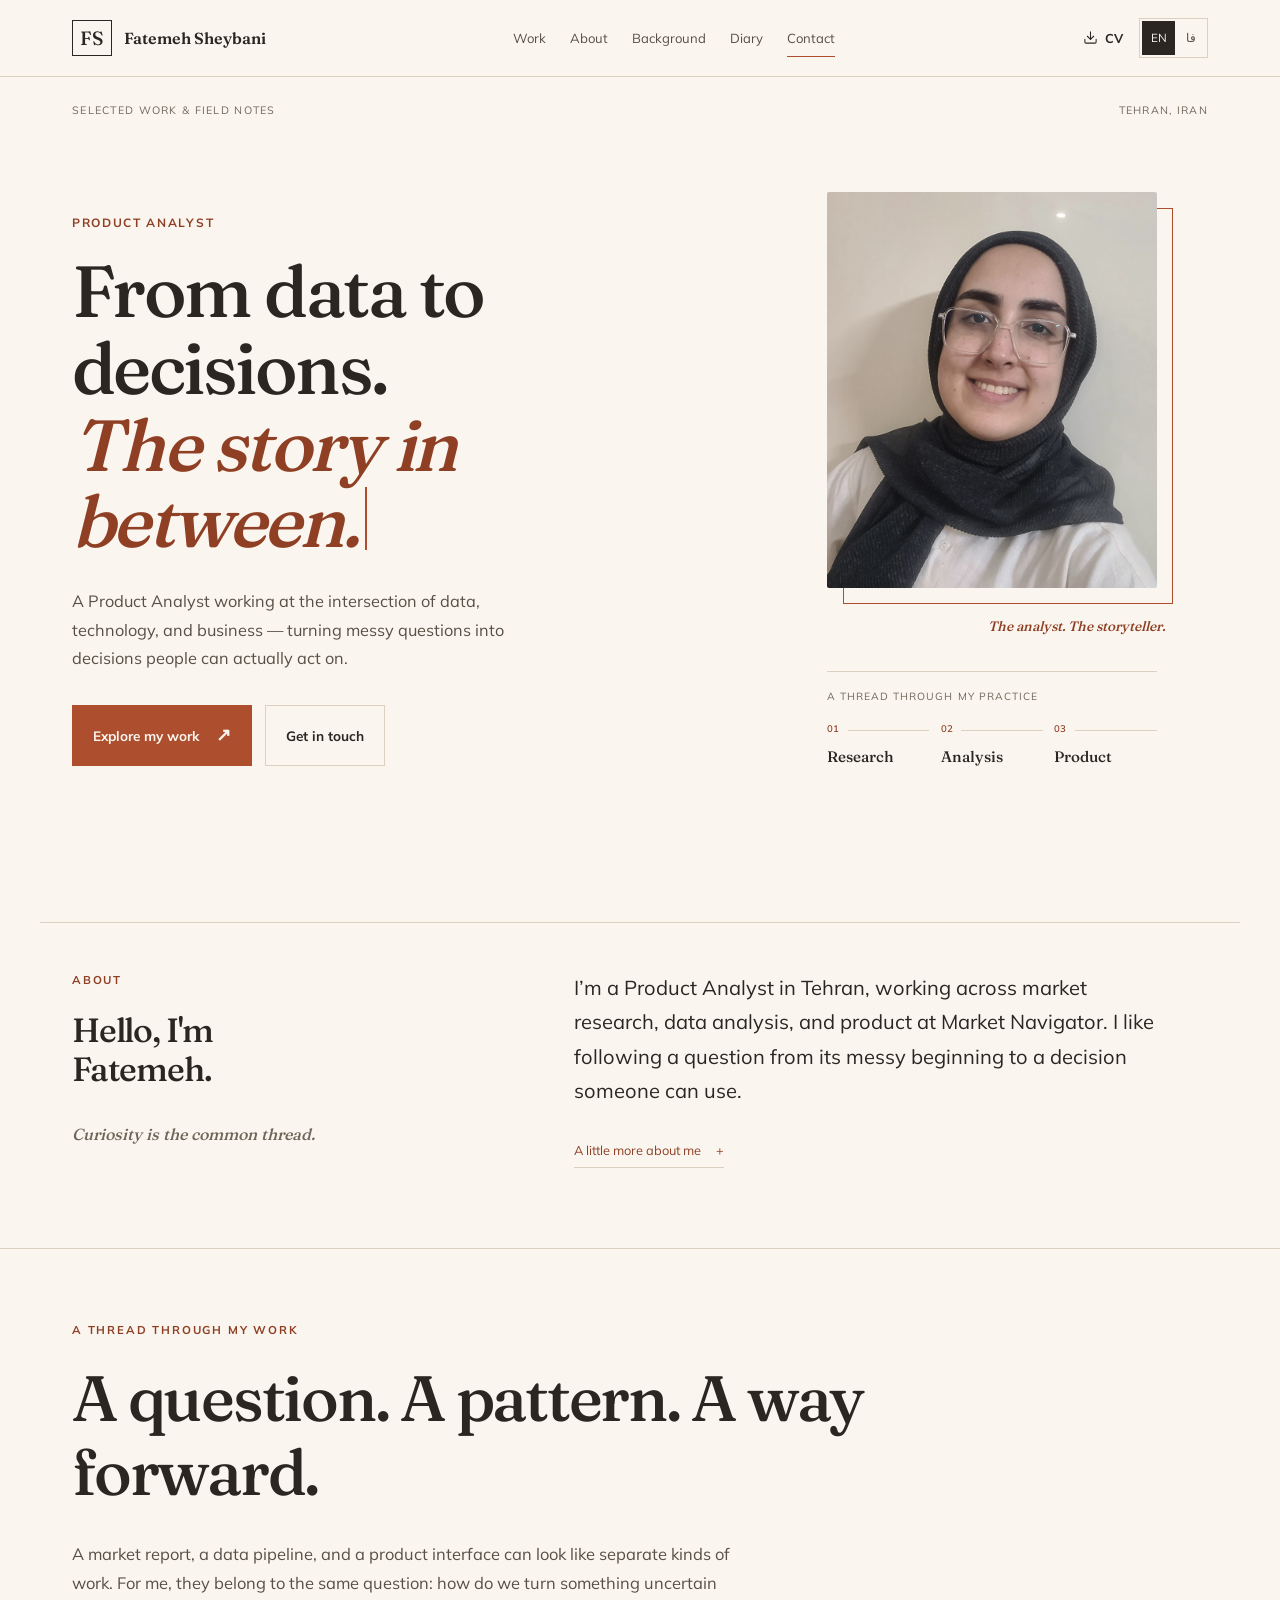
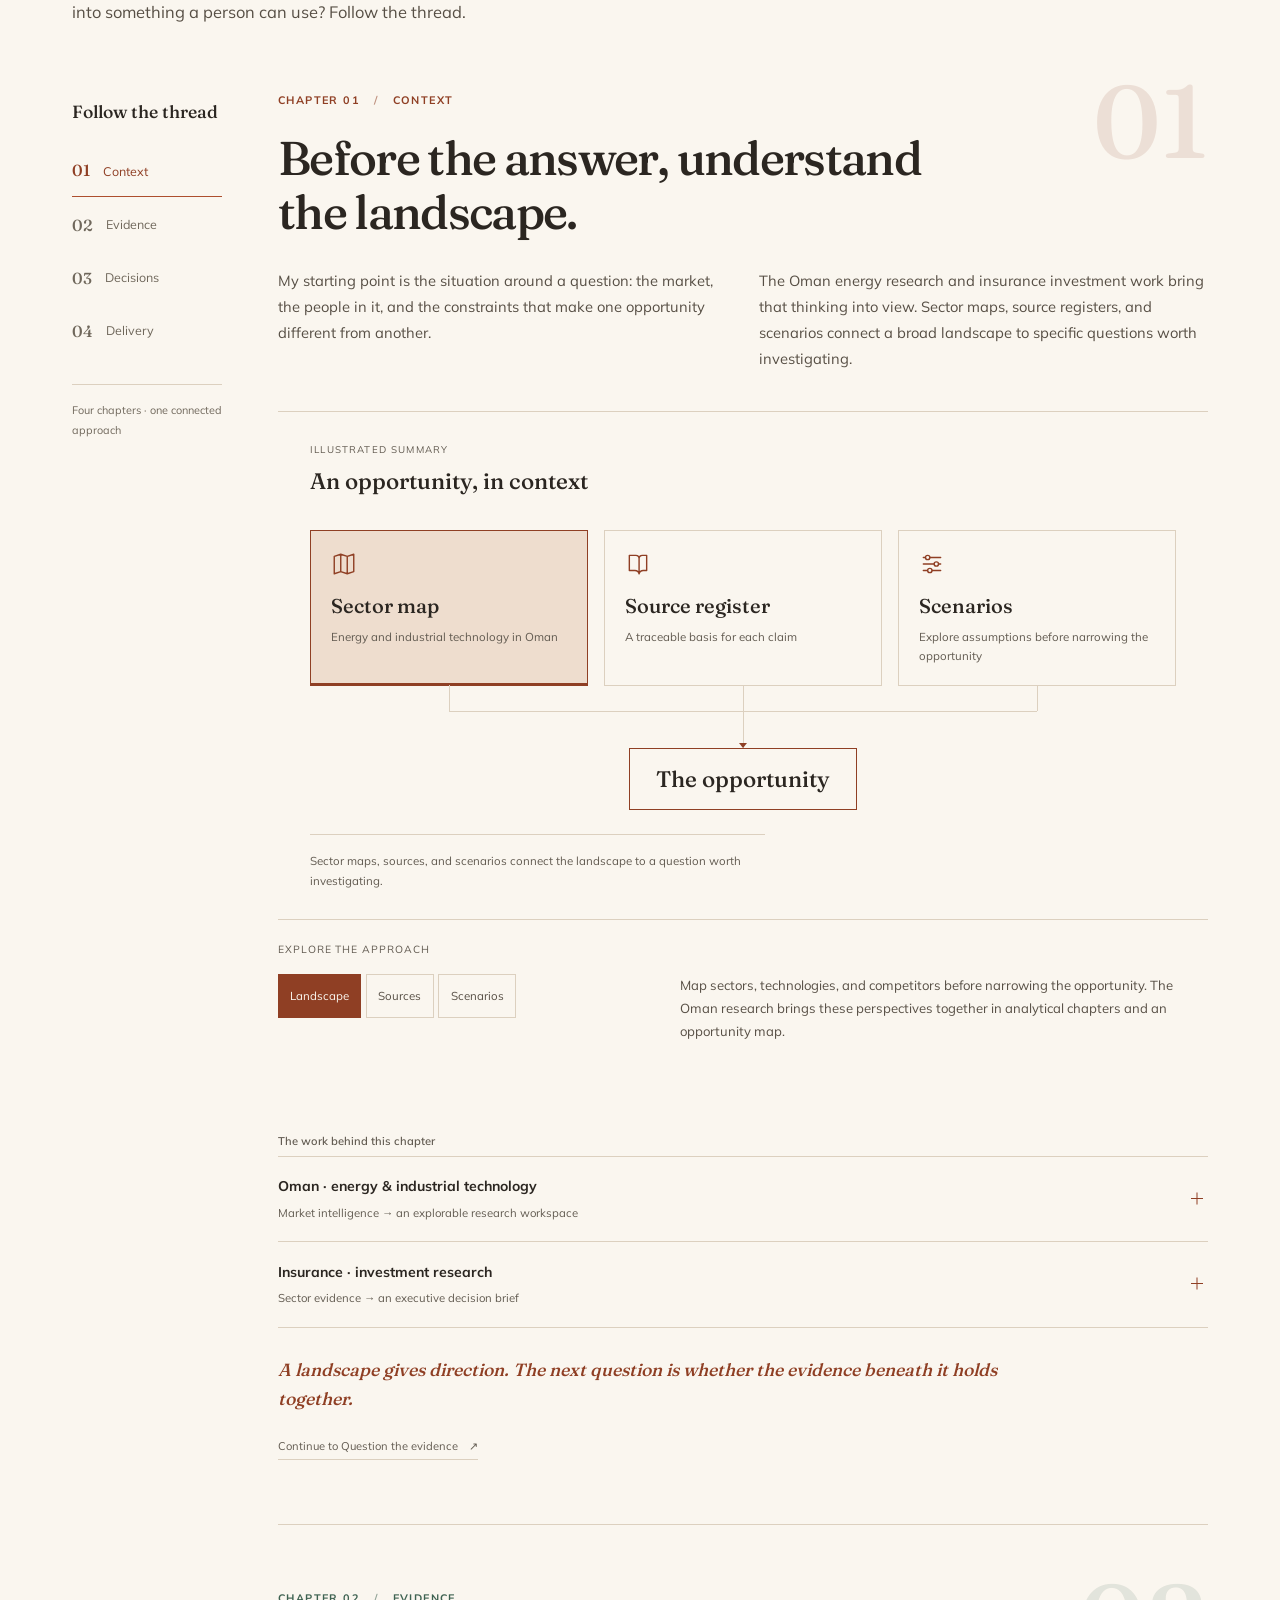
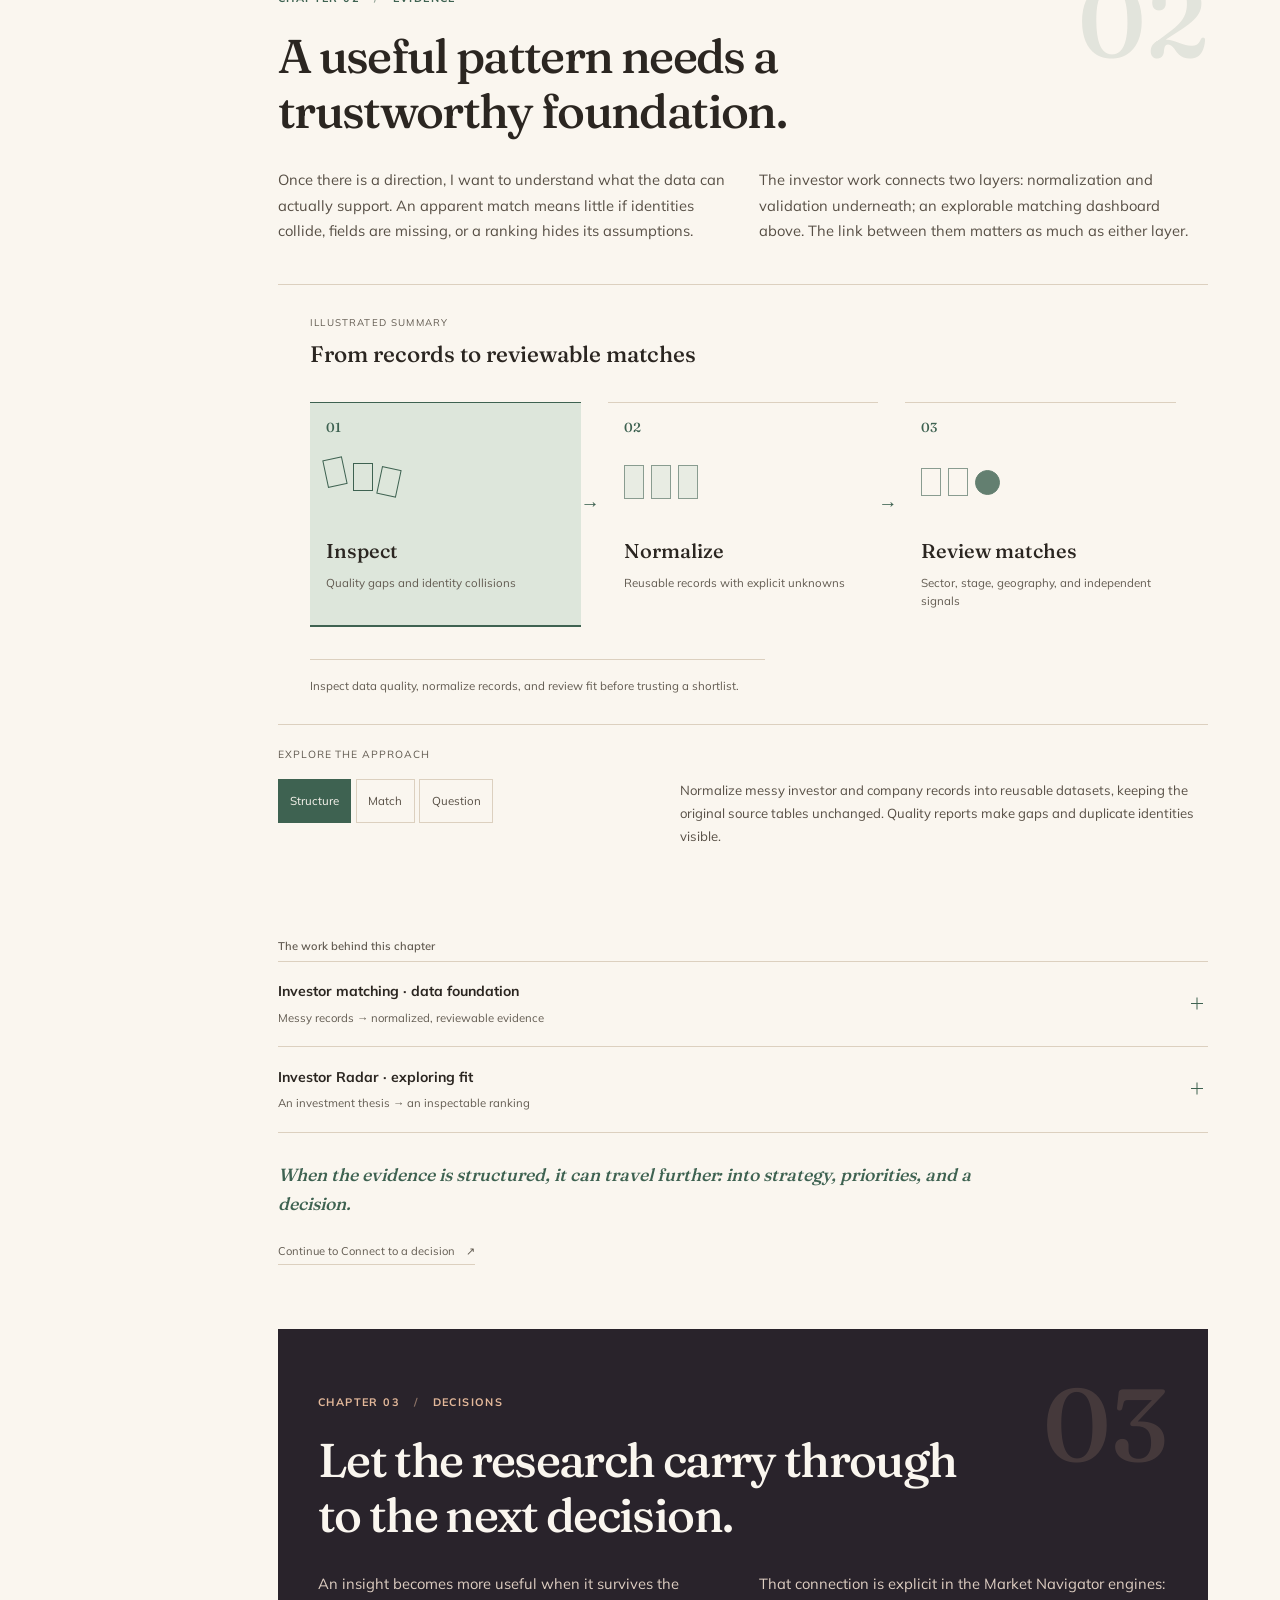
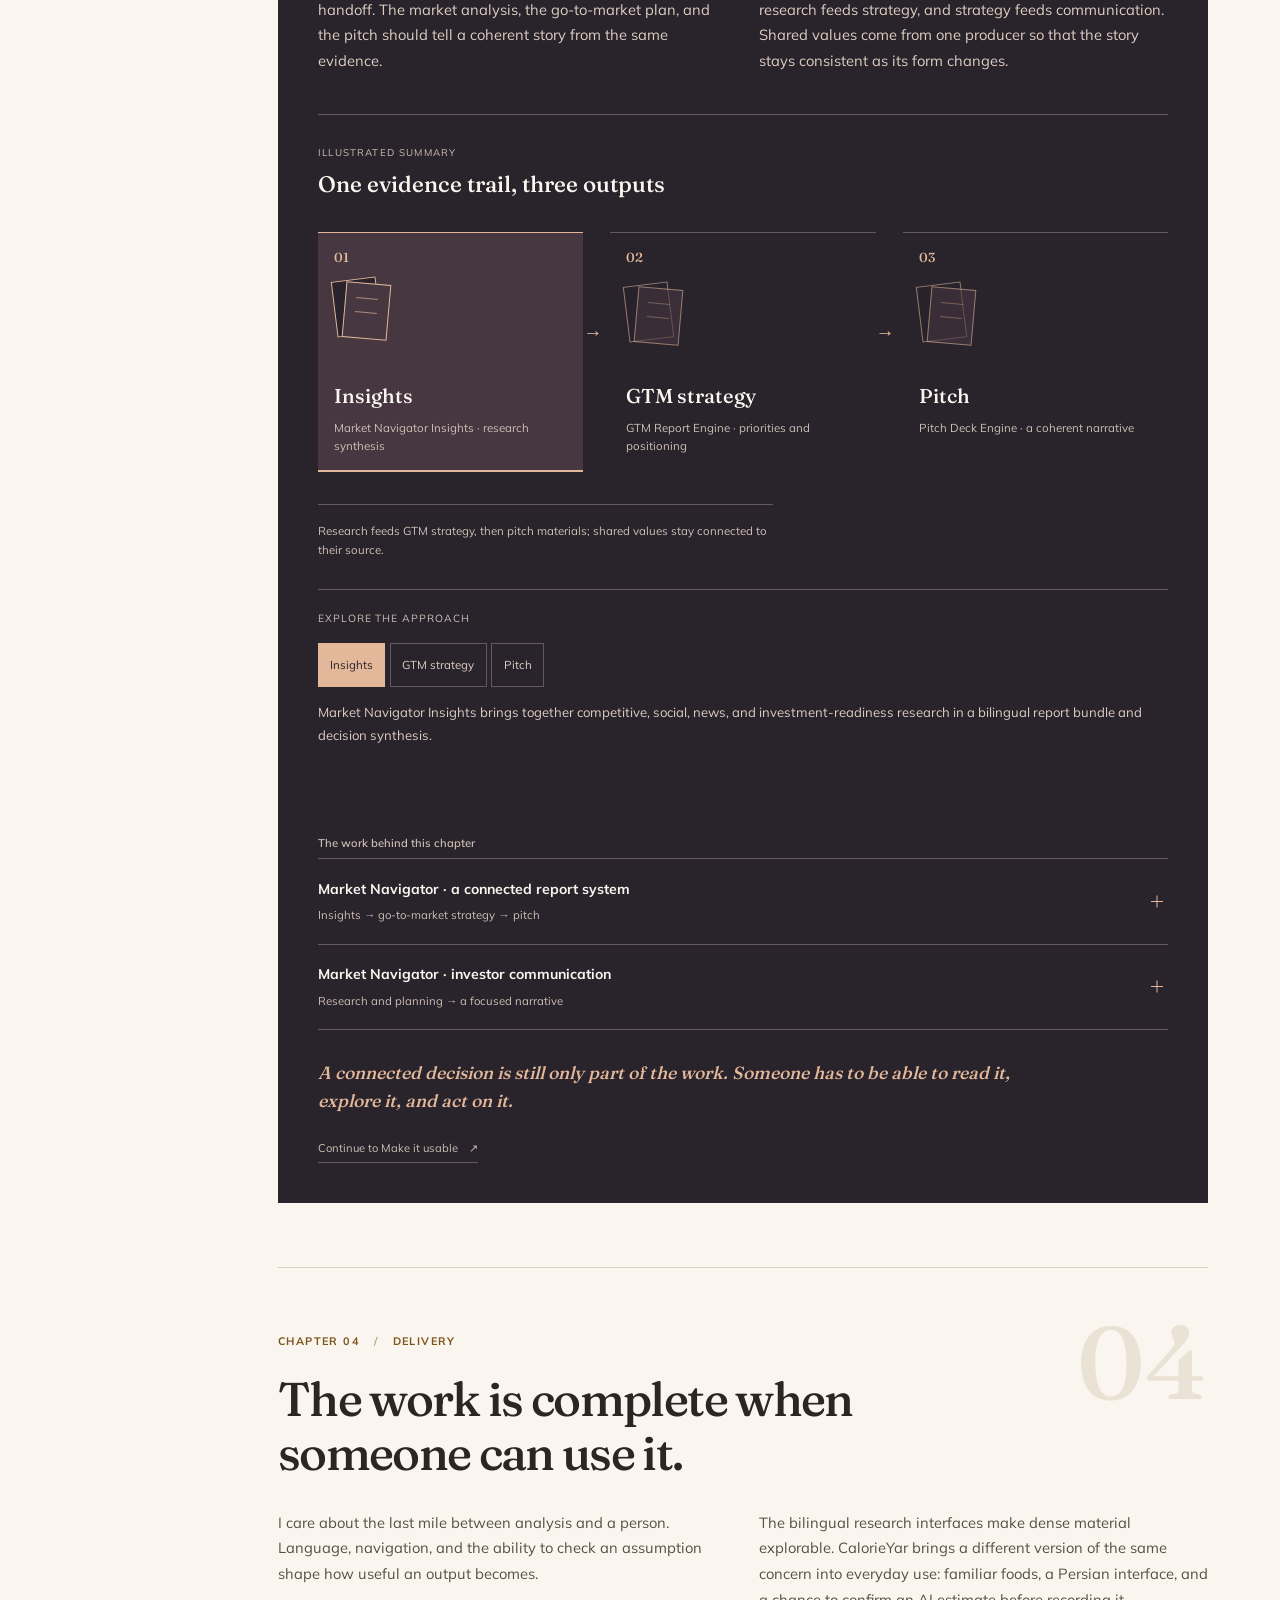
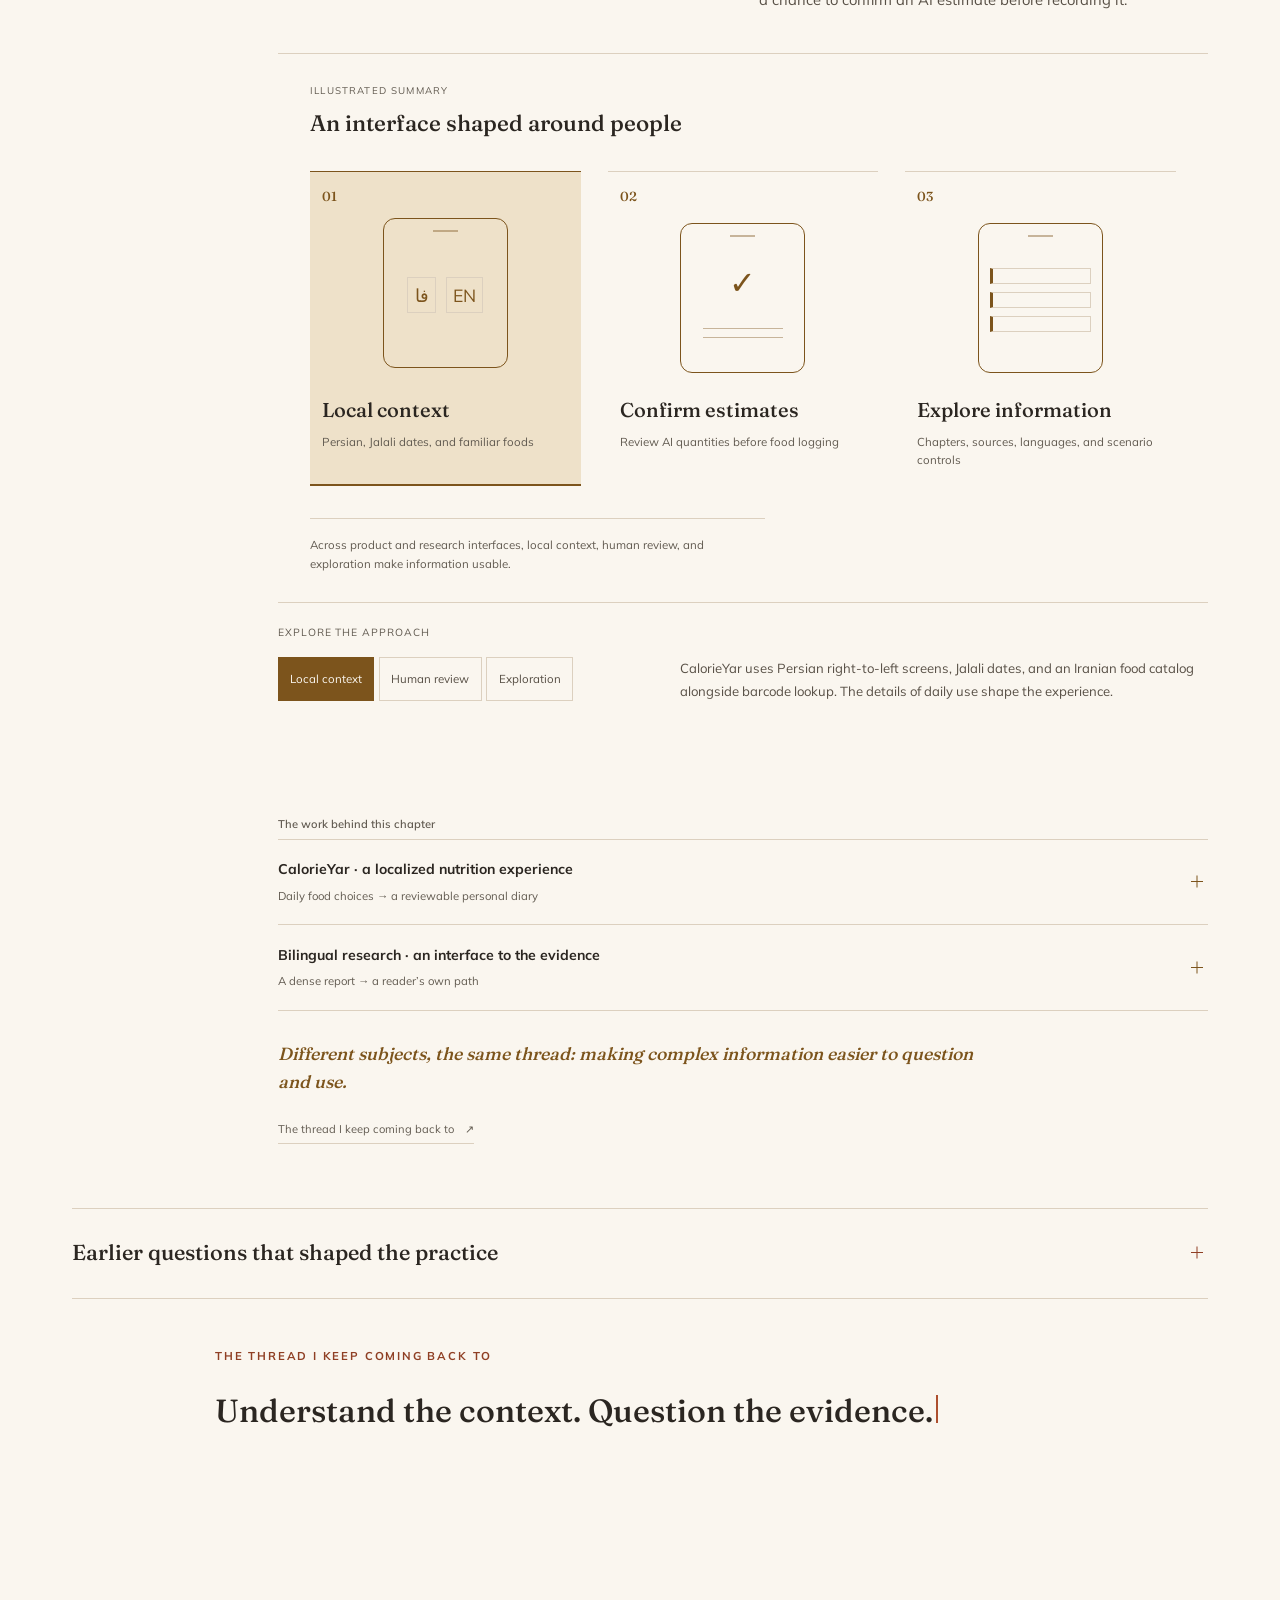
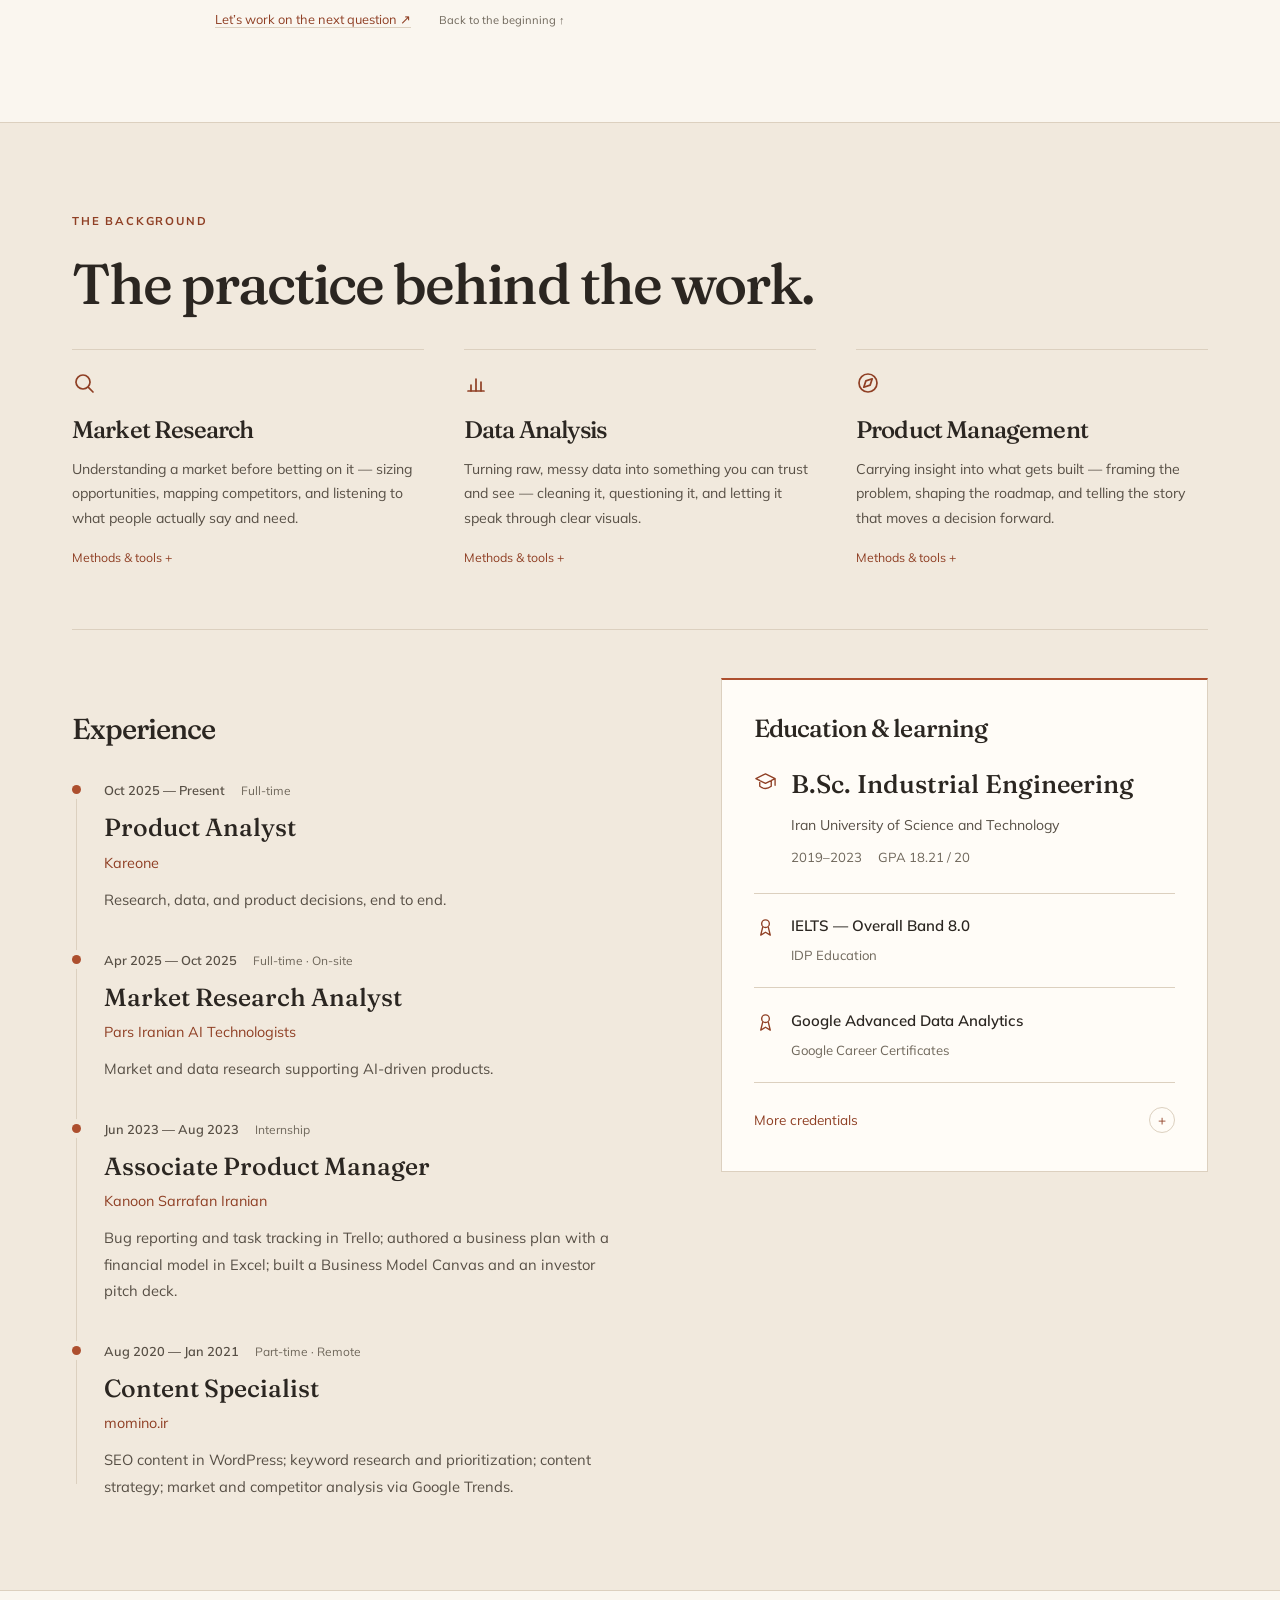
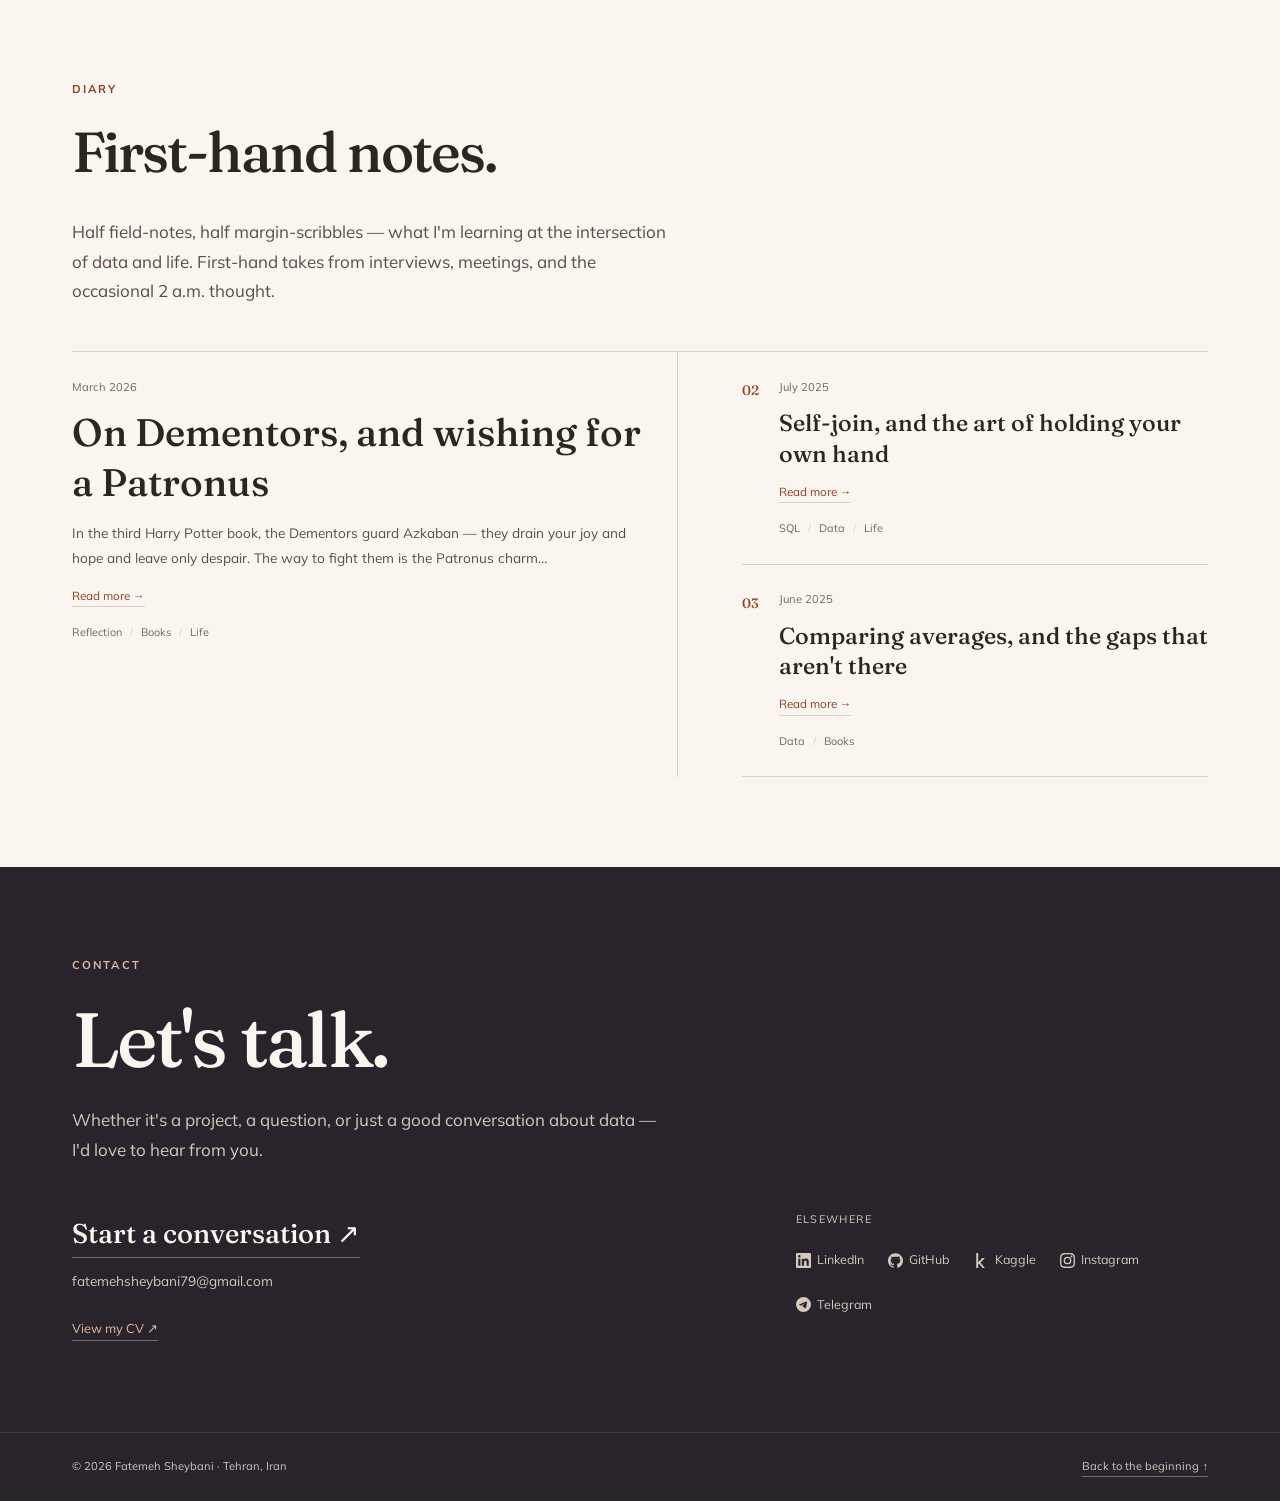
==== commit d7a81a24: "Add accessible typewriter effects and richer site motion" ====
--- a/index.html
+++ b/index.html
@@ -175,6 +175,7 @@
   <script src="data/story.js"></script>
   <script src="data/diary.js"></script>
   <script src="assets/js/story.js"></script>
+  <script src="assets/js/motion.js"></script>
   <script src="assets/js/main.js"></script>
 </body>
 </html>
--- a/assets/css/styles.css
+++ b/assets/css/styles.css
@@ -7,6 +7,7 @@
   --serif:"Fraunces",Georgia,serif; --sans:"Mulish","Segoe UI",sans-serif;
   --fa:"Vazirmatn",Tahoma,sans-serif; --maxw:1200px;
   --shadow:0 12px 35px -22px #2B262140; --radius:8px; --r-lg:8px; --r-md:5px;
+  --ease-out:cubic-bezier(.22,1,.36,1);
 }
 *,*::before,*::after { box-sizing:border-box; }
 html { scroll-behavior:smooth; -webkit-text-size-adjust:100%; }
@@ -178,8 +179,48 @@
 .modal__tags { display:flex; gap:.5rem; flex-wrap:wrap; margin-bottom:1.5rem; }
 .modal__body { font-size:1rem; color:var(--ink-soft); }
 .modal__body blockquote { margin:1.5rem 0; padding-inline-start:1rem; border-inline-start:2px solid var(--clay); font-family:var(--serif); font-size:1.15rem; color:var(--clay-deep); }
-.reveal { opacity:0; transform:translateY(12px); transition:opacity .45s ease,transform .45s ease; }
+.reveal { opacity:0; transform:translateY(22px); transition:opacity .7s ease var(--reveal-delay,0ms),transform .85s var(--ease-out) var(--reveal-delay,0ms); }
 .reveal.is-in { opacity:1; transform:none; }
+.sr-only { position:absolute; width:1px; height:1px; padding:0; margin:-1px; overflow:hidden; clip-path:inset(50%); white-space:nowrap; border:0; }
+.nav { transition:box-shadow .35s,background .35s; }
+.nav.is-scrolled { box-shadow:0 8px 24px -20px #2B262166; background:#faf6effa; }
+.nav__monogram { transition:background .3s,color .3s; }
+.nav__brand:hover .nav__monogram { color:var(--bg); background:var(--ink); }
+.nav__links a::after { transition:transform .35s var(--ease-out); }
+[dir="rtl"] .nav__links a::after { transform-origin:right; }
+.lang-seg__opt { transition:background .25s,color .25s; }
+.nav__burger span { transition:transform .3s var(--ease-out); }
+.nav__burger[aria-expanded="true"] span:first-child { transform:translateY(3px) rotate(45deg); }
+.nav__burger[aria-expanded="true"] span:last-child { transform:translateY(-3px) rotate(-45deg); }
+.btn::after { transition:transform .3s var(--ease-out); }
+.btn:hover::after { transform:translate(3px,-3px); }
+.portrait::before { transition:transform .65s var(--ease-out); }
+.portrait img { transition:transform 1s var(--ease-out),filter .65s; }
+.hero-thread li::before { transform:scaleX(0); transform-origin:left; transition:transform 1s var(--ease-out) .35s; }
+[dir="rtl"] .hero-thread li::before { transform-origin:right; }
+.hero-thread li.is-in::before { transform:scaleX(1); }
+.pillar__icon svg { transition:transform .45s var(--ease-out); }
+.entry__more { transition:letter-spacing .3s,border-color .3s; }
+.entry:hover .entry__more { letter-spacing:.03em; border-color:var(--clay); }
+[lang="fa"] .entry:hover .entry__more { letter-spacing:0; }
+.entry__title { transition:color .25s,transform .4s var(--ease-out); }
+.entry:hover .entry__title { transform:translateX(4px); }
+[dir="rtl"] .entry:hover .entry__title { transform:translateX(-4px); }
+.clink__icon { transition:transform .35s var(--ease-out); }
+.clink:hover .clink__icon { transform:translateY(-3px); }
+.contact__email > span:first-child > span { display:inline-block; transition:transform .35s var(--ease-out); }
+.contact__email:hover > span:first-child > span { transform:translate(4px,-4px); }
+.modal__overlay { animation:veil-in .3s ease both; }
+.modal__panel { animation-duration:.45s; animation-timing-function:var(--ease-out); }
+@keyframes veil-in { from { opacity:0; } to { opacity:1; } }
+@media (hover:hover) and (prefers-reduced-motion:no-preference) {
+  .portrait:hover::before { transform:translate(4px,4px); }
+  .portrait:hover img { transform:scale(1.025); filter:saturate(1); }
+  .pillar:hover .pillar__icon svg { transform:translateY(-4px) rotate(-5deg); }
+}
+@media (max-width:760px) {
+  .nav__links.is-open { animation:rise .3s var(--ease-out) both; }
+}
 main { transition:opacity .18s ease; }
 main.lang-swapping { opacity:0; }
 @keyframes rise { from { opacity:0; transform:translateY(12px); } to { opacity:1; transform:none; } }
--- a/assets/css/story.css
+++ b/assets/css/story.css
@@ -124,6 +124,47 @@
 .story-ending__text { font:500 clamp(1.5rem,2.8vw,2rem)/1.5 var(--serif); margin:0 0 1.5rem; }
 .story-ending__contact { color:var(--clay-deep); font-size:.8rem; border-bottom:1px solid var(--border); }
 .story-ending__back { display:inline-block; color:var(--ink-mute); font-size:.7rem; margin-inline-start:1.5rem; }
+.typewriter { position:relative; }
+.typewriter__sizer { visibility:hidden; }
+.typewriter__visual { position:absolute; inset:0; }
+.typewriter__cursor { display:inline-block; width:0; height:.88em; border-inline-end:2px solid var(--clay); margin-inline:.08em -.08em; vertical-align:-.04em; opacity:0; }
+.is-typing .typewriter__cursor { opacity:1; animation:cursor-blink .85s step-end infinite; }
+.story-lab__picture [data-node] { transition:background .4s,border-color .4s,box-shadow .4s; }
+.story-lab.is-in [data-node] { animation:artifact-arrive .7s var(--ease-out) both; }
+.story-lab.is-in [data-node="1"] { animation-delay:.12s; }
+.story-lab.is-in [data-node="2"] { animation-delay:.24s; }
+.story-lab.is-in .artifact-map__core { animation:artifact-arrive .7s var(--ease-out) .45s both; }
+.story-lab.is-in .artifact-map__connection { animation:connection-draw .65s var(--ease-out) .2s both; transform-origin:top; }
+.story-lab__picture[data-stage="0"] [data-node="0"],
+.story-lab__picture[data-stage="1"] [data-node="1"],
+.story-lab__picture[data-stage="2"] [data-node="2"] { box-shadow:inset 0 -2px 0 var(--chapter-accent); }
+.story-lab__picture[data-stage="0"] [data-node="0"] .artifact-flow__symbol i,
+.story-lab__picture[data-stage="1"] [data-node="1"] .artifact-flow__symbol i,
+.story-lab__picture[data-stage="2"] [data-node="2"] .artifact-flow__symbol i { translate:0 -5px; opacity:1; }
+.artifact-flow__symbol i { transition:transform .45s var(--ease-out),translate .45s var(--ease-out),opacity .35s; }
+.artifact-product__screen { transition:translate .45s var(--ease-out); }
+.story-lab__picture[data-stage="0"] [data-node="0"] .artifact-product__screen,
+.story-lab__picture[data-stage="1"] [data-node="1"] .artifact-product__screen,
+.story-lab__picture[data-stage="2"] [data-node="2"] .artifact-product__screen { translate:0 -5px; }
+.story-nav__number { transition:transform .35s var(--ease-out); }
+.story-nav a[aria-current] .story-nav__number { transform:translateY(-2px); }
+.story-chapter__number { transition:opacity .6s; }
+.story-chapter.is-reading .story-chapter__number { opacity:.24; }
+.story-tabs button { transition:color .25s,background .25s,border-color .25s,box-shadow .25s; }
+.story-tabs button:hover { box-shadow:0 3px 0 -1px var(--chapter-accent); }
+.story-project summary { transition:padding .35s var(--ease-out); }
+.story-project summary:hover { padding-inline-start:.4rem; }
+.story-next span { display:inline-block; transition:transform .3s var(--ease-out); }
+.story-next:hover span { transform:translate(3px,-3px); }
+.story-ending__contact,.story-ending__back { text-underline-offset:.3em; transition:color .25s,border-color .25s,opacity .7s,transform .85s var(--ease-out); }
+.story-ending__contact:hover { border-color:var(--clay); }
+.story-ending__back:hover { color:var(--clay-deep); text-decoration:underline; }
+@keyframes cursor-blink { 0%,100% { opacity:1; } 50% { opacity:0; } }
+@keyframes artifact-arrive { from { opacity:0; transform:translateY(14px); } to { opacity:1; transform:none; } }
+@keyframes connection-draw { from { transform:scaleY(0); } to { transform:scaleY(1); } }
+@media (prefers-reduced-motion:reduce) {
+  .typewriter__cursor { display:none; }
+}
 [lang="fa"] .story-chapter__kicker,[lang="fa"] .artifact-heading > p,[lang="fa"] .story-lab__eyebrow { letter-spacing:0; }
 [lang="fa"] .story-bridge { font-style:normal; line-height:1.9; }
 @keyframes story-panel-in { from { opacity:0; transform:translateY(6px); } to { opacity:1; transform:none; } }
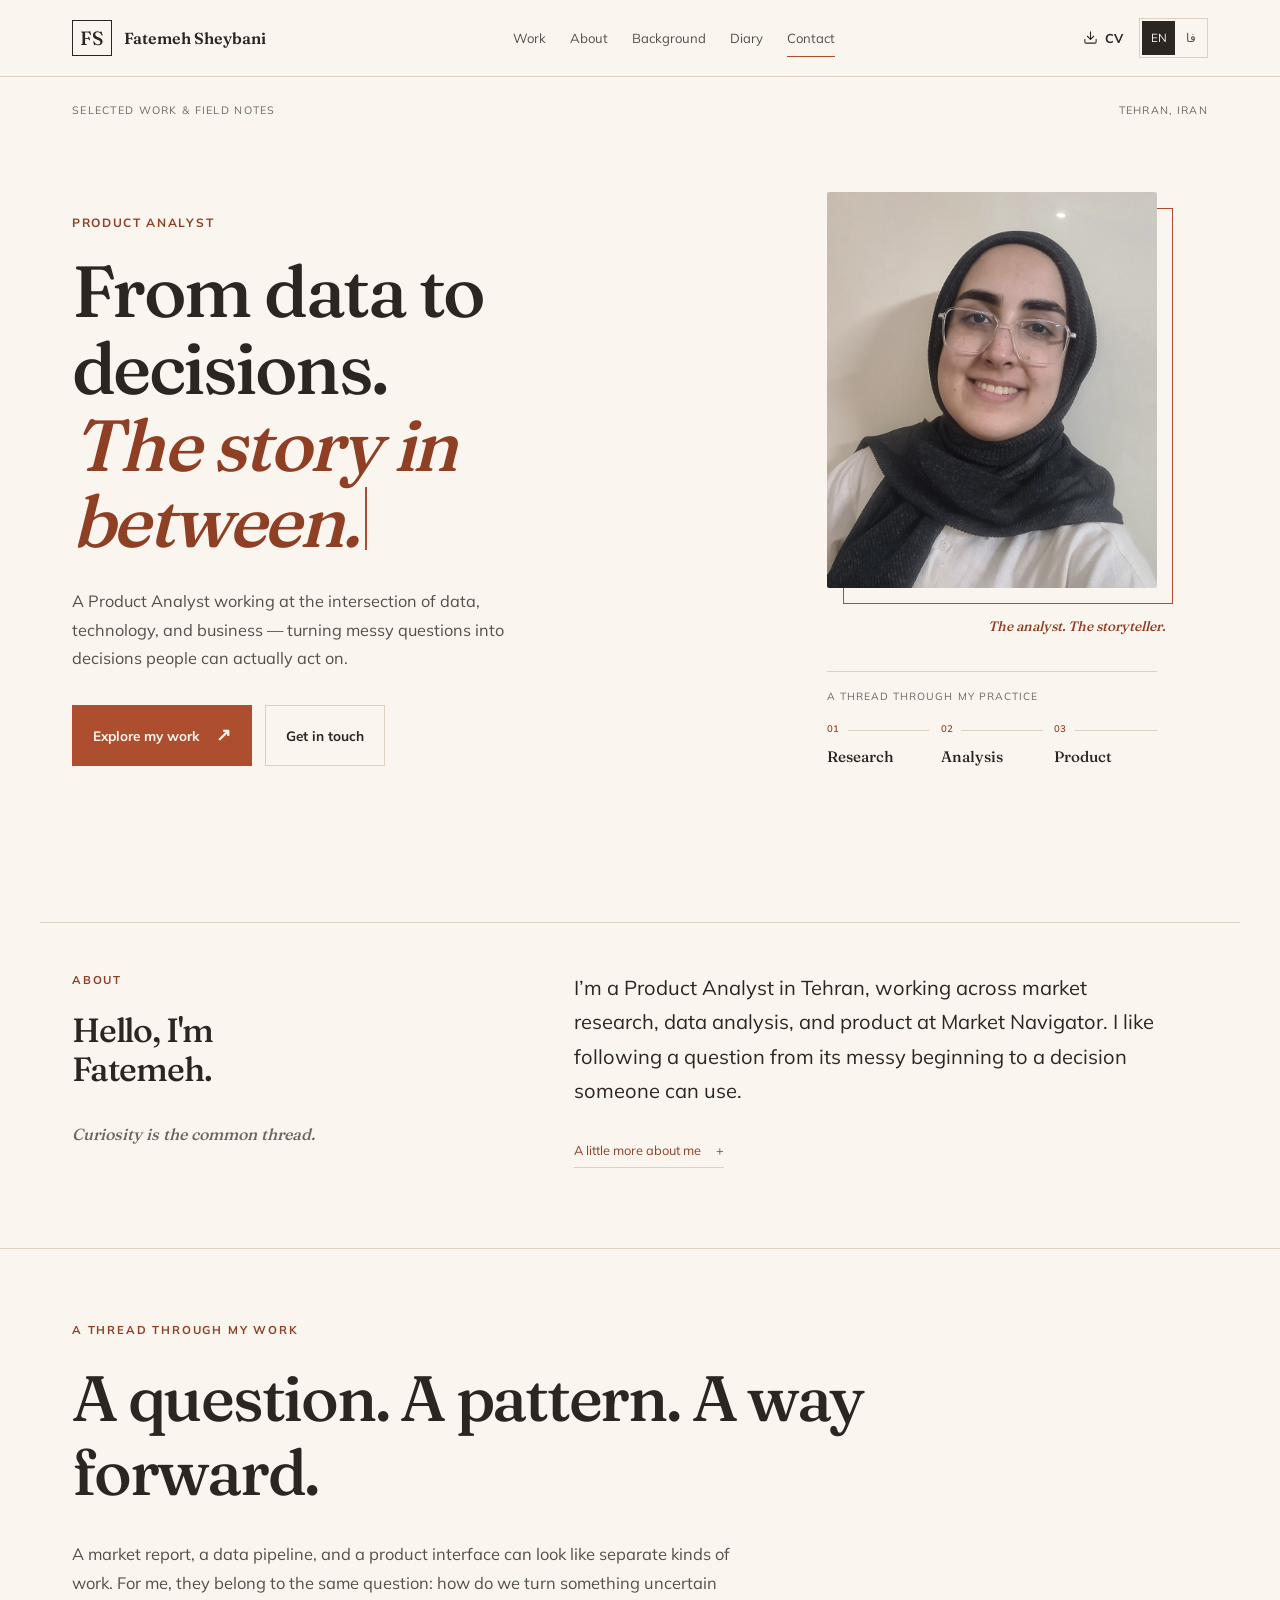
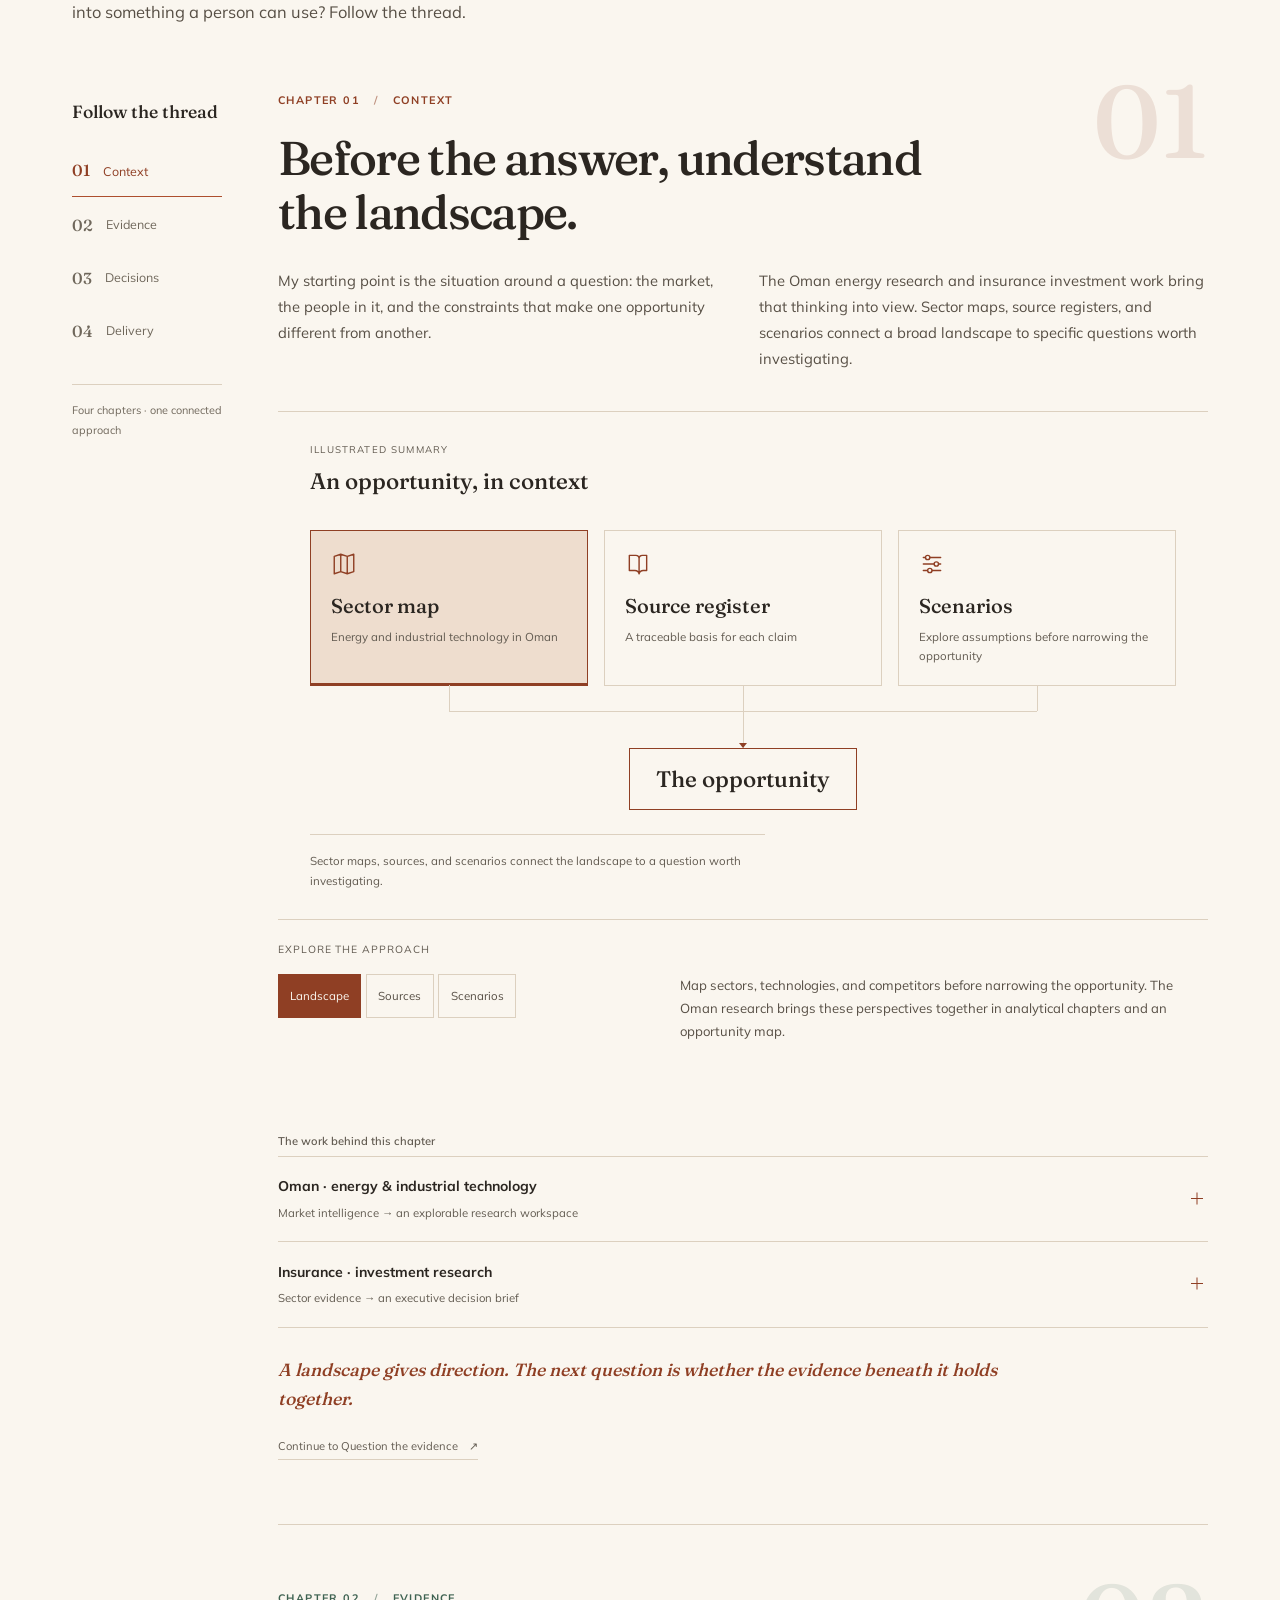
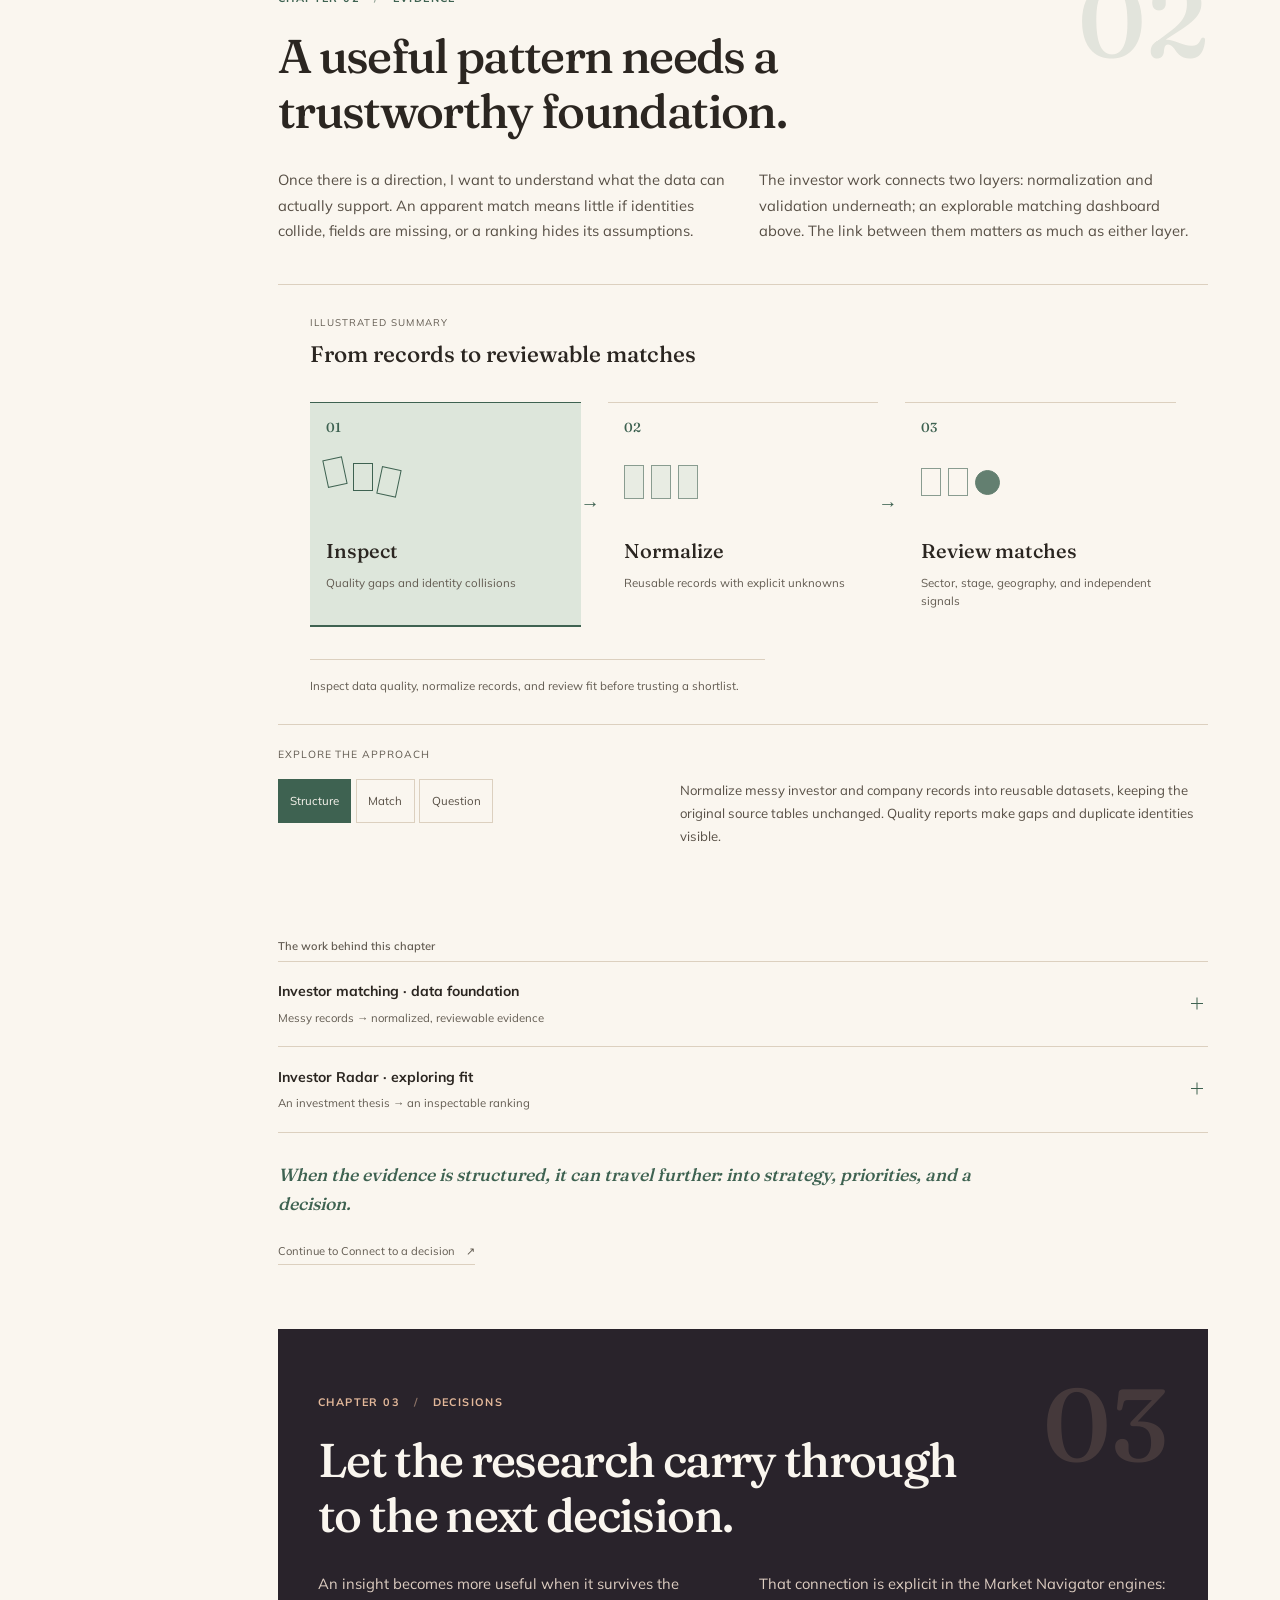
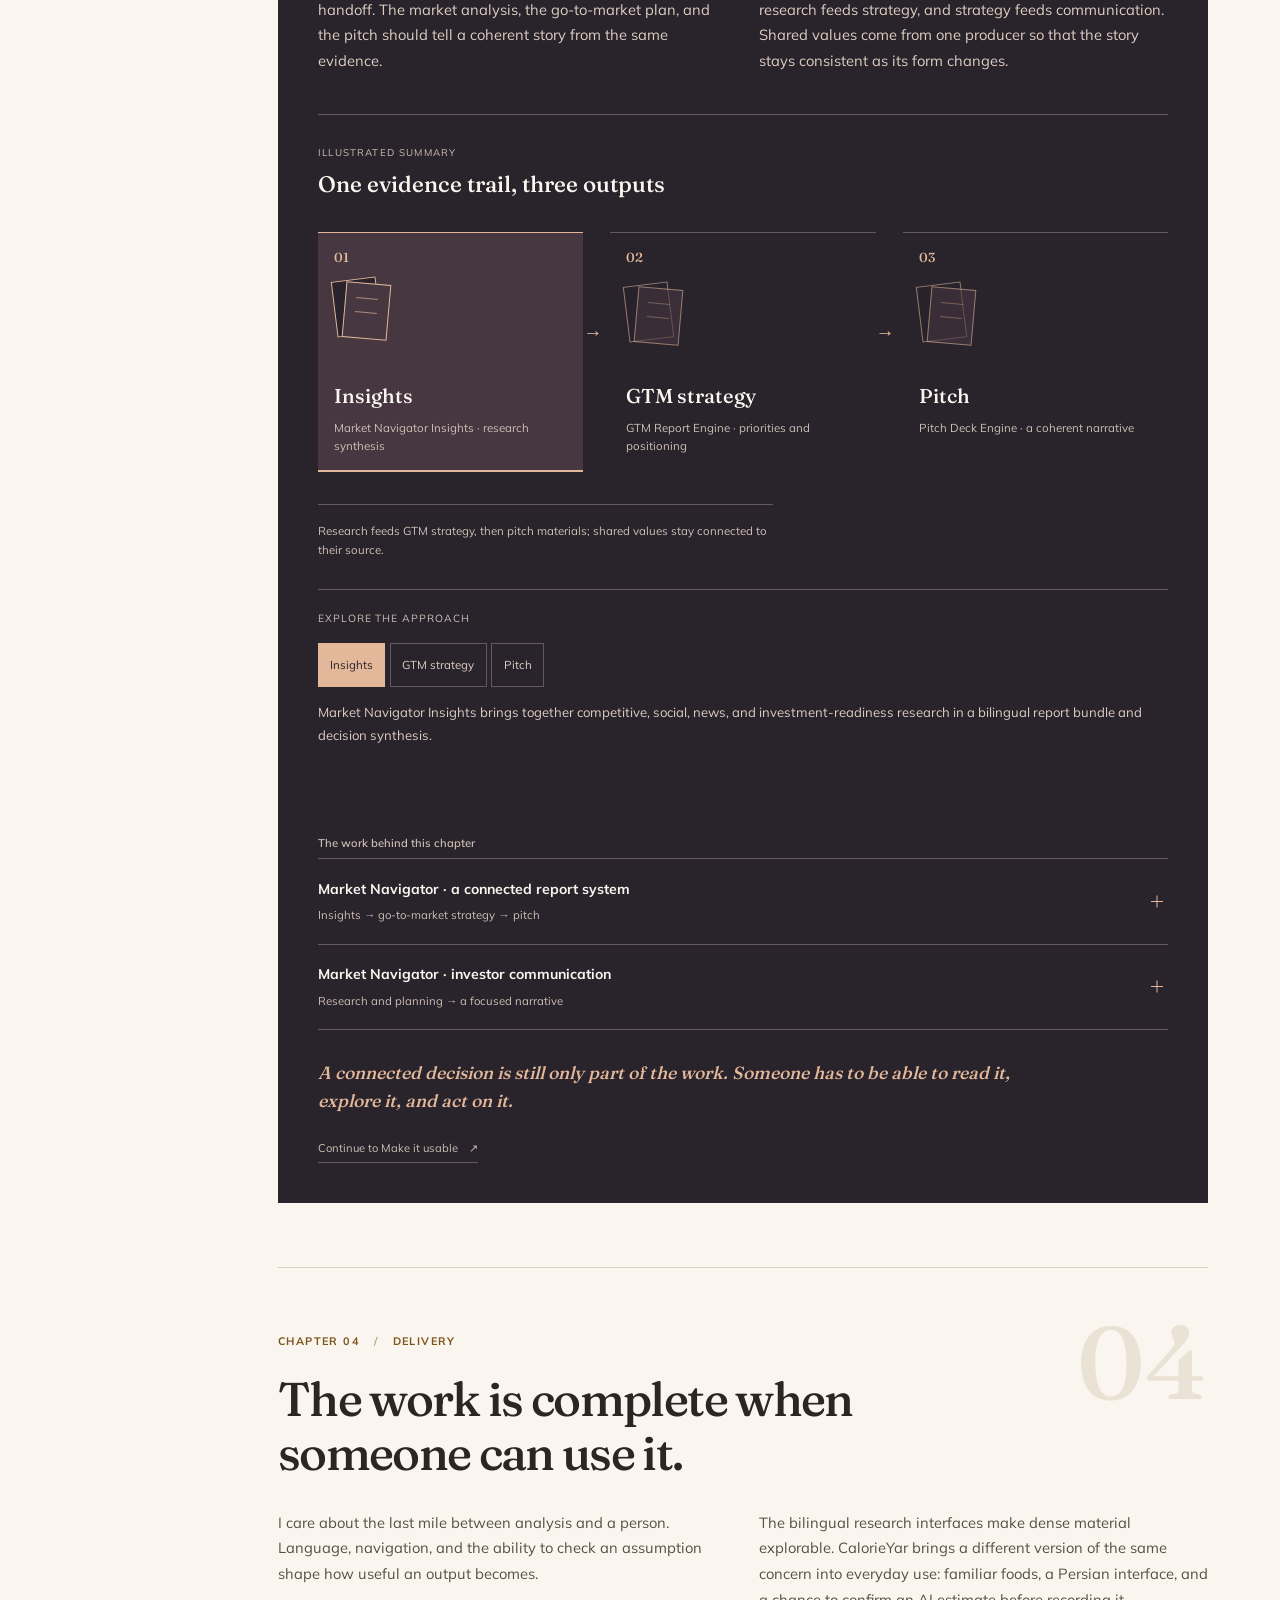
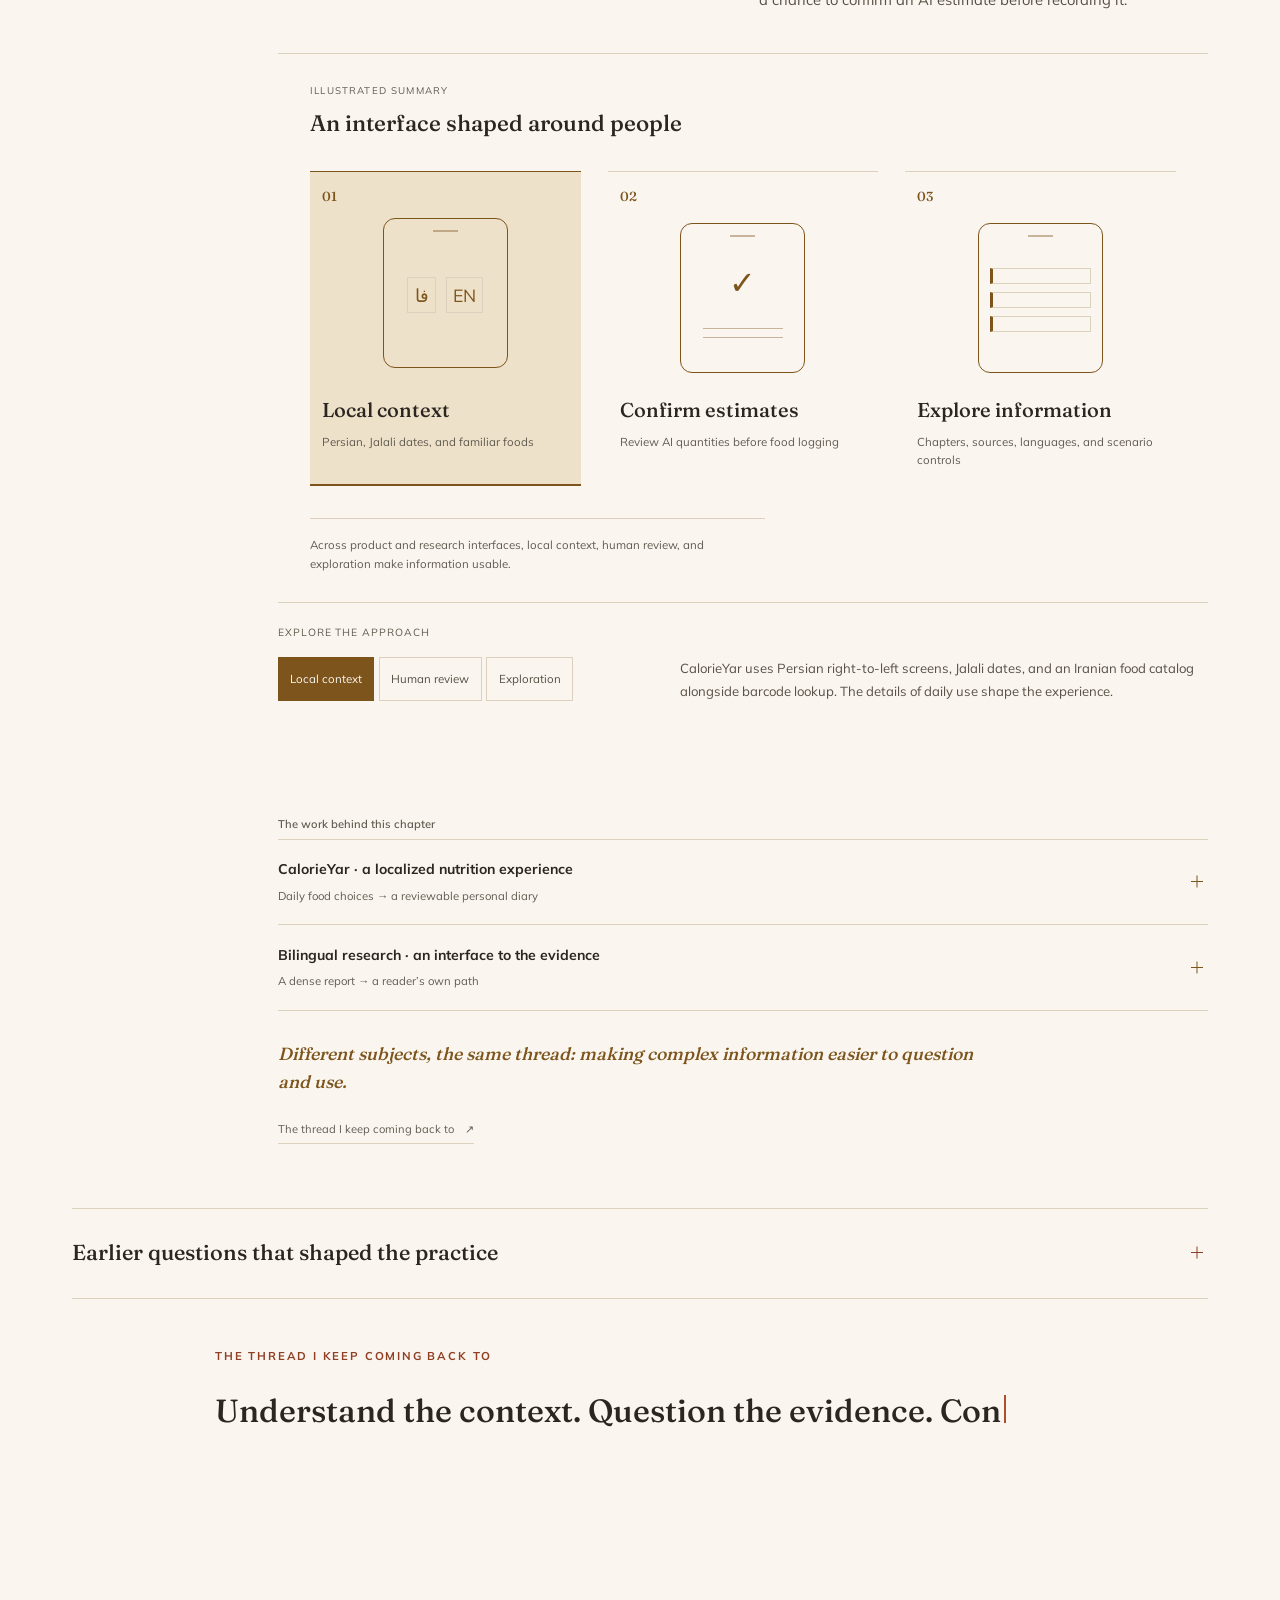
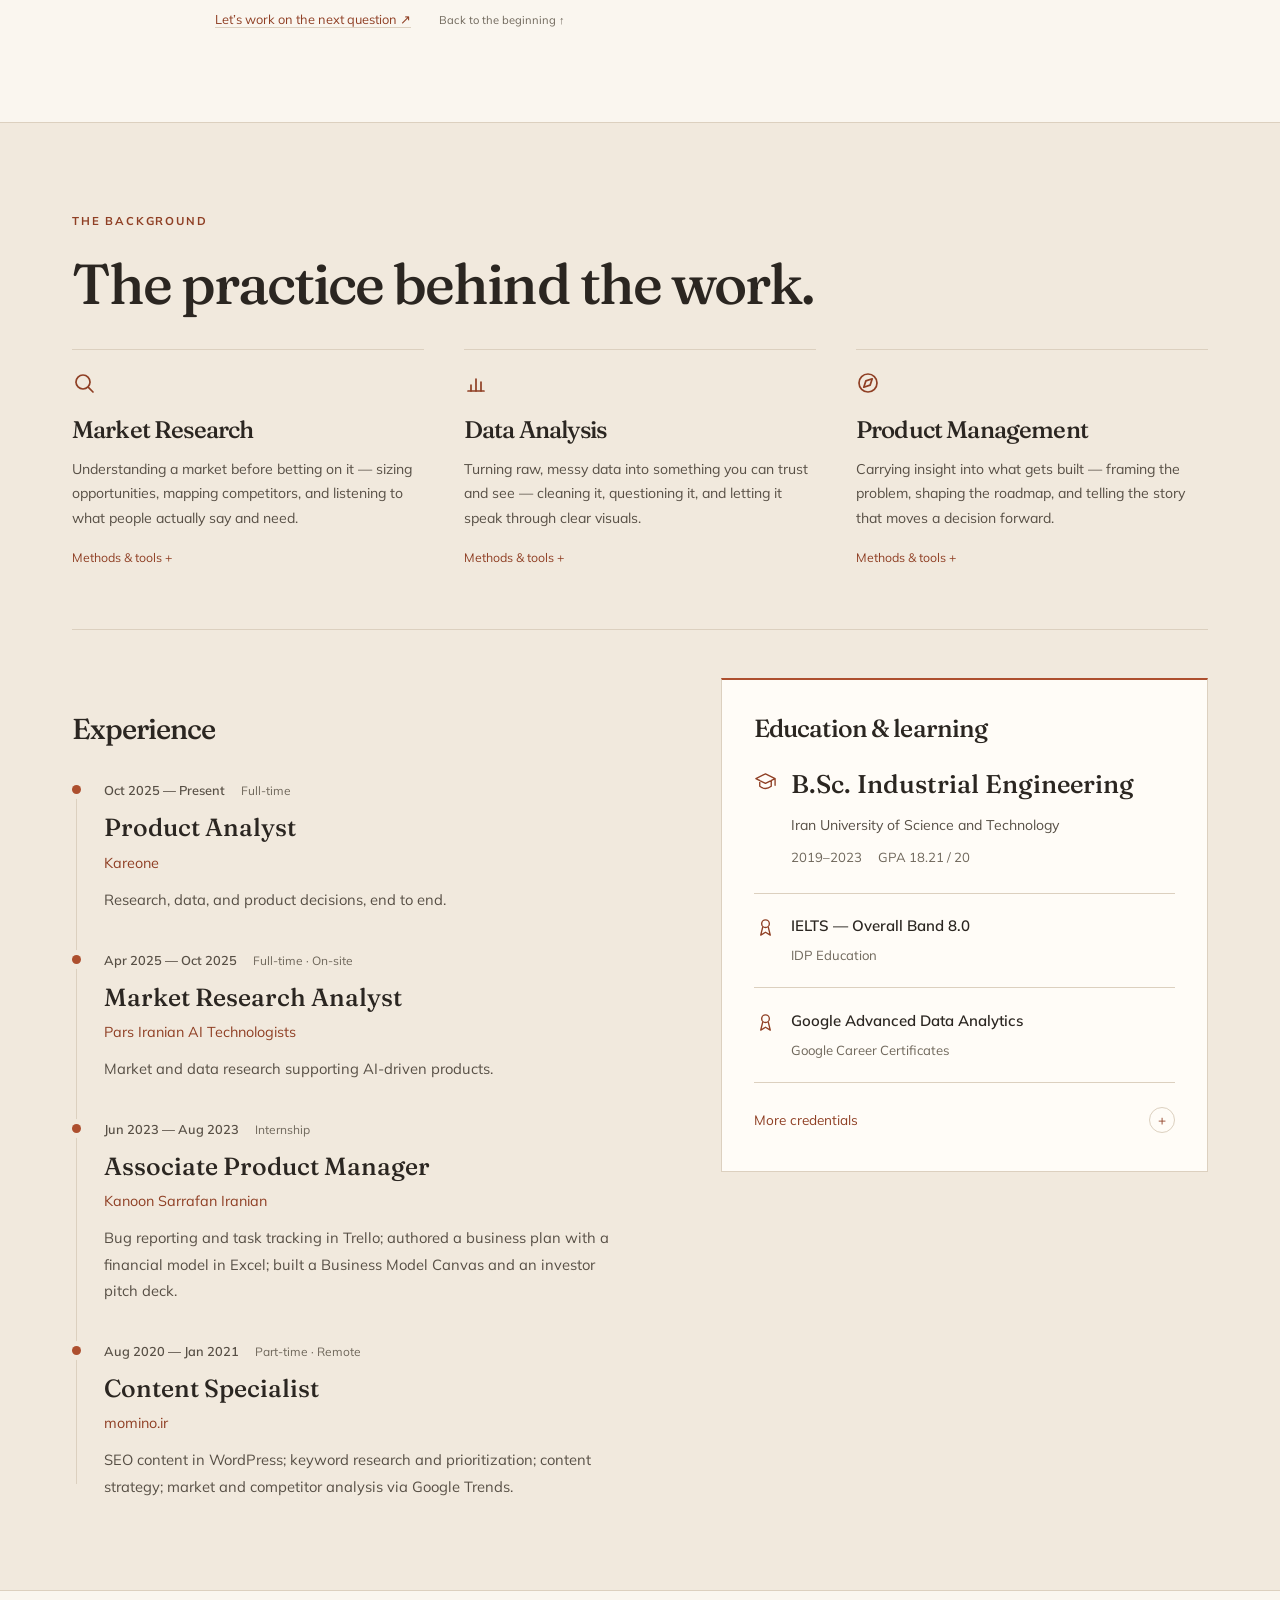
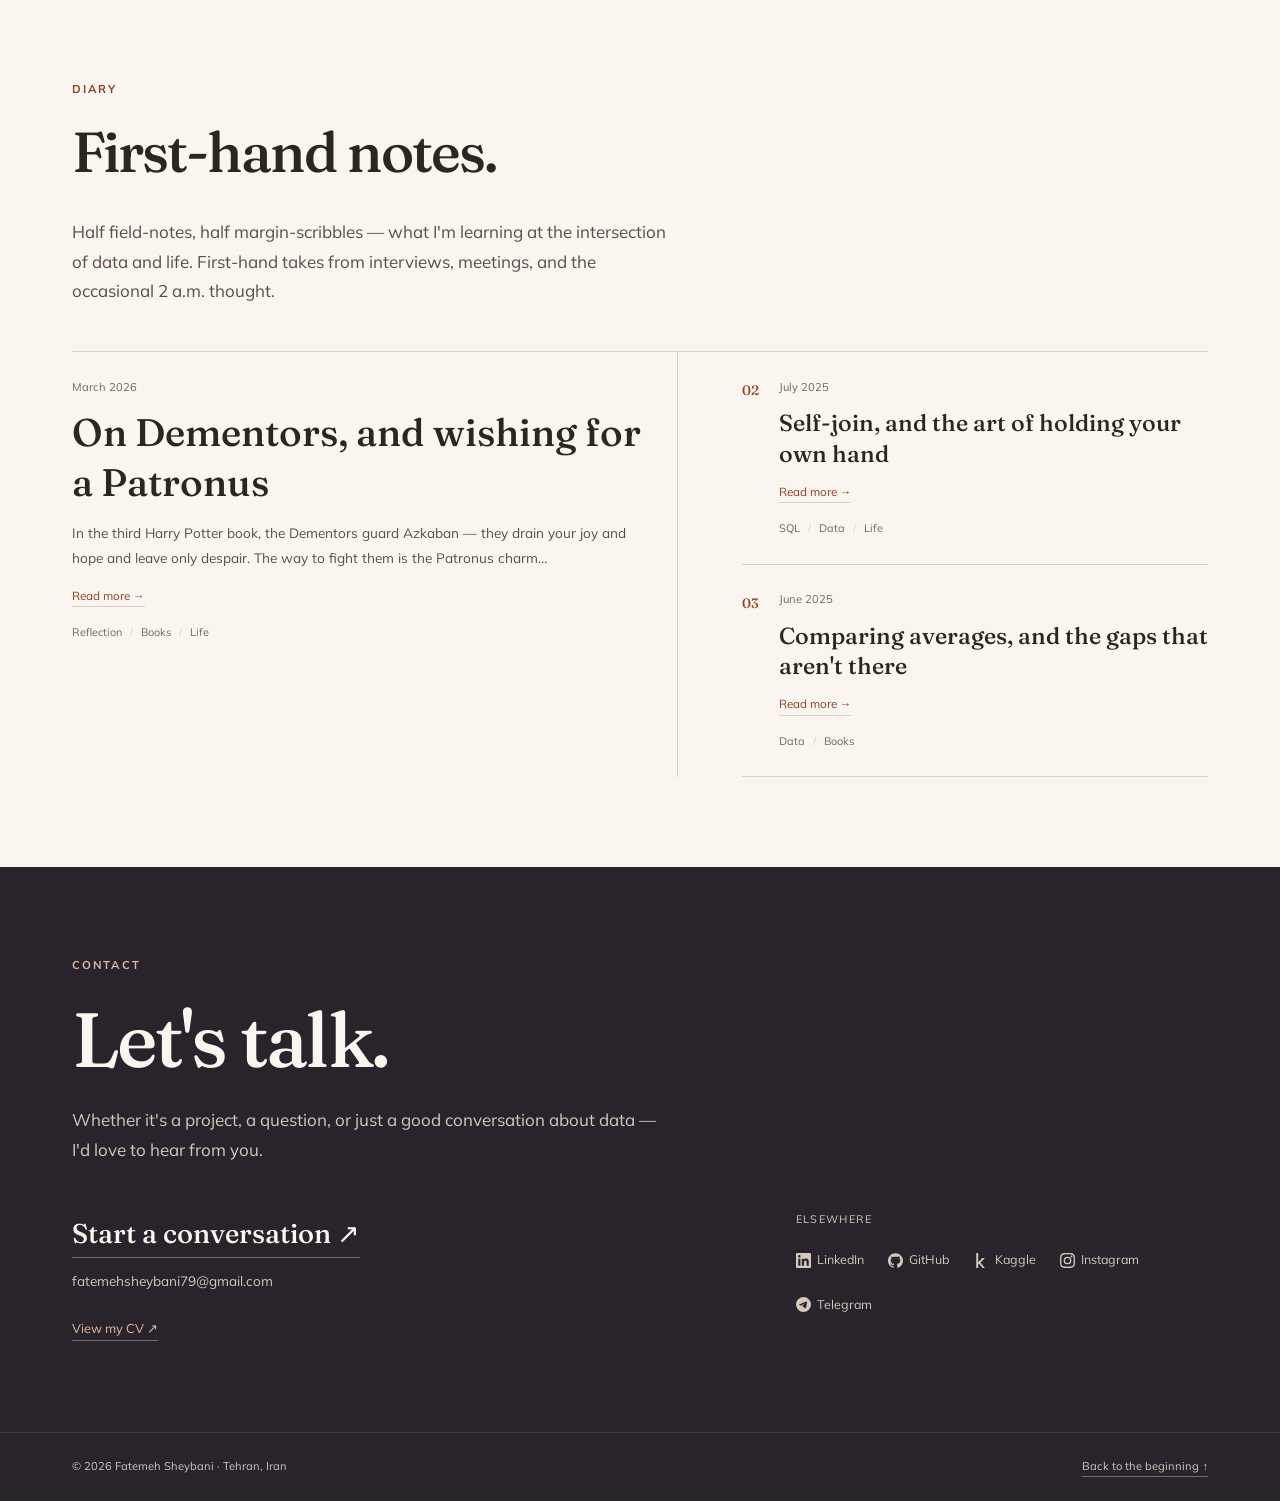
==== commit 1c191a0b: "Reveal work heading one phrase at a time" ====
--- a/index.html
+++ b/index.html
@@ -95,7 +95,7 @@
     <section class="section work-story" id="projects" aria-labelledby="workStoryTitle">
       <div class="container">
         <p class="section__kicker" data-i18n="projects.kicker">A thread through my work</p>
-        <h2 class="section__title work-story__title" id="workStoryTitle" data-i18n="projects.title">A question. A pattern. A way forward.</h2>
+        <h2 class="section__title work-story__title" id="workStoryTitle" data-i18n="projects.title" data-phrase-reveal>A question. A pattern. A way forward.</h2>
         <div id="work-story"></div>
       </div>
     </section>
--- a/assets/css/styles.css
+++ b/assets/css/styles.css
@@ -181,6 +181,10 @@
 .modal__body blockquote { margin:1.5rem 0; padding-inline-start:1rem; border-inline-start:2px solid var(--clay); font-family:var(--serif); font-size:1.15rem; color:var(--clay-deep); }
 .reveal { opacity:0; transform:translateY(22px); transition:opacity .7s ease var(--reveal-delay,0ms),transform .85s var(--ease-out) var(--reveal-delay,0ms); }
 .reveal.is-in { opacity:1; transform:none; }
+.phrase-reveal.reveal { opacity:1; transform:none; transition:none; }
+.phrase-reveal:not(.is-in) .phrase-reveal__part { opacity:0; }
+.phrase-reveal.is-in .phrase-reveal__part { animation:phrase-appear .55s ease both; animation-delay:calc(var(--phrase-index,0) * .65s); }
+@keyframes phrase-appear { from { opacity:0; } to { opacity:1; } }
 .sr-only { position:absolute; width:1px; height:1px; padding:0; margin:-1px; overflow:hidden; clip-path:inset(50%); white-space:nowrap; border:0; }
 .nav { transition:box-shadow .35s,background .35s; }
 .nav.is-scrolled { box-shadow:0 8px 24px -20px #2B262166; background:#faf6effa; }
@@ -311,4 +315,5 @@
 @media (prefers-reduced-motion:reduce) {
   *,*::before,*::after { animation:none !important; transition:none !important; scroll-behavior:auto !important; }
   .reveal { opacity:1; transform:none; }
-}
+  .phrase-reveal .phrase-reveal__part { opacity:1; }
+}
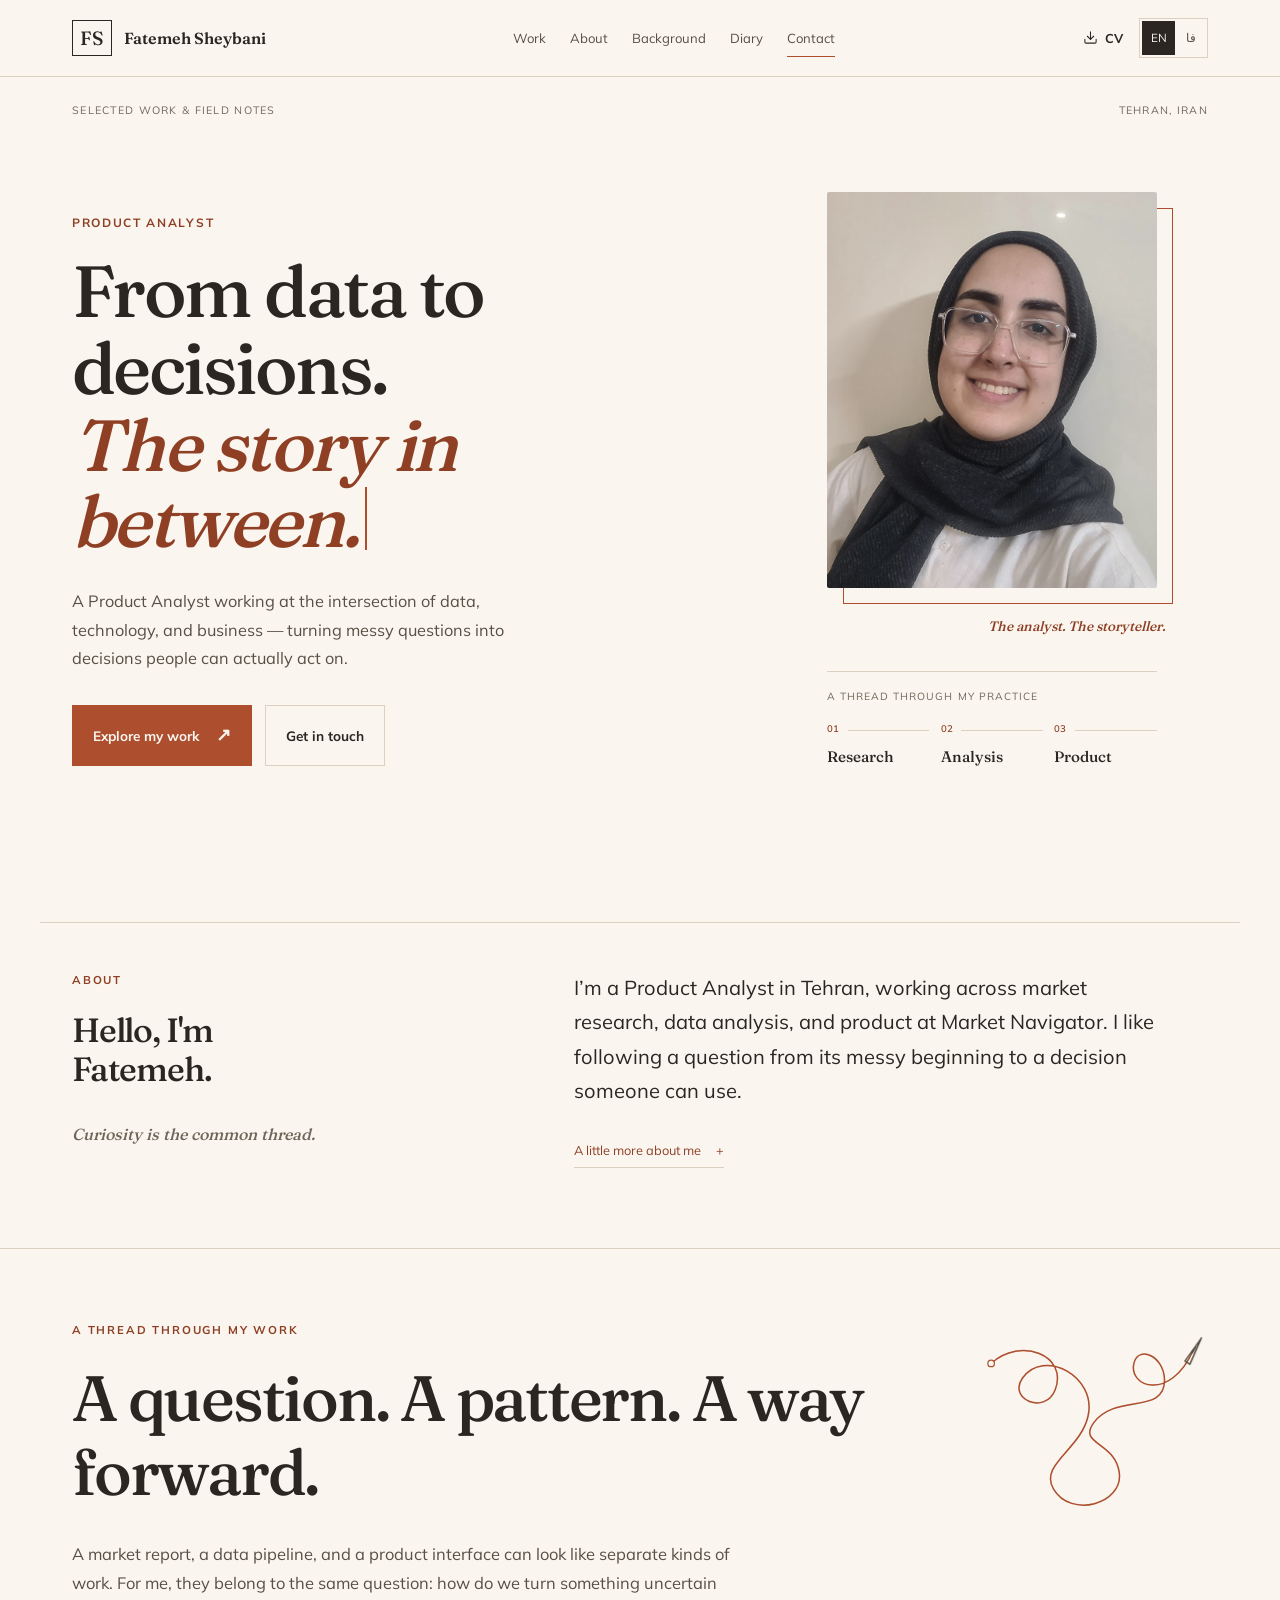
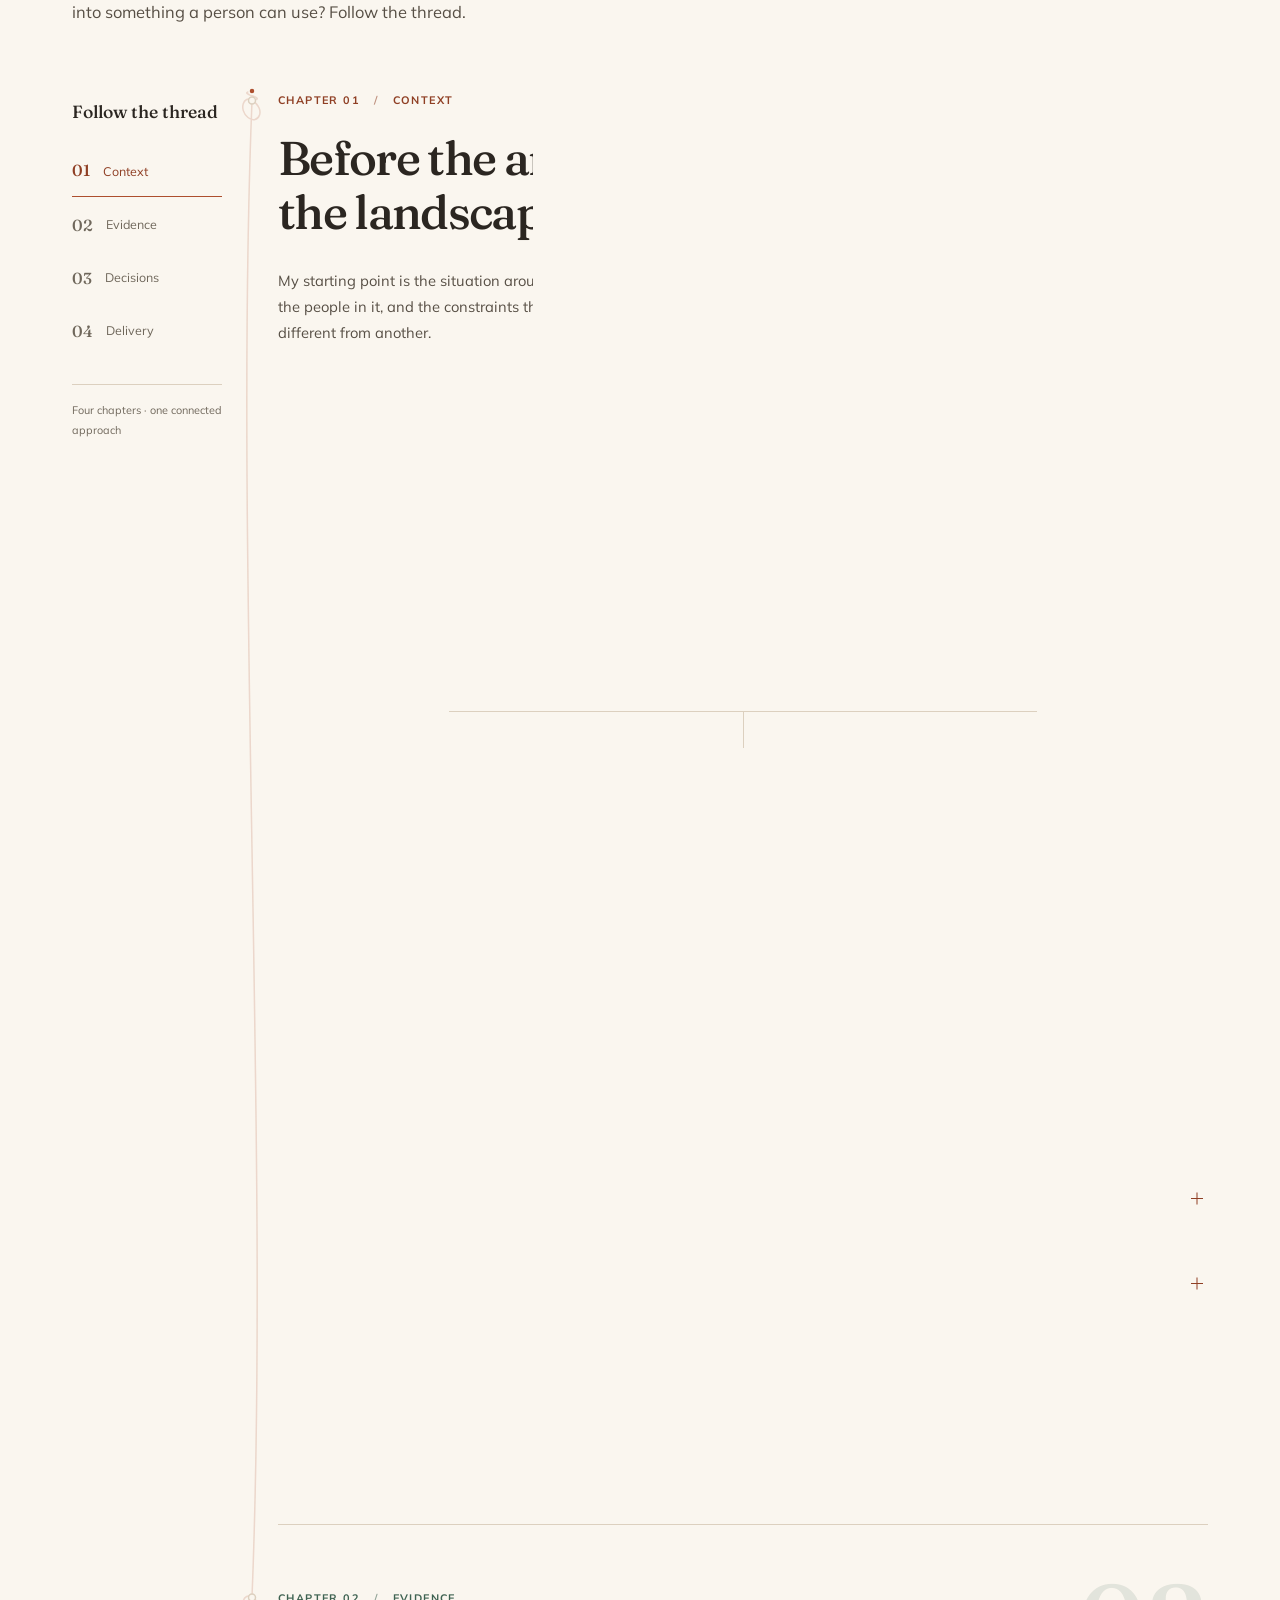
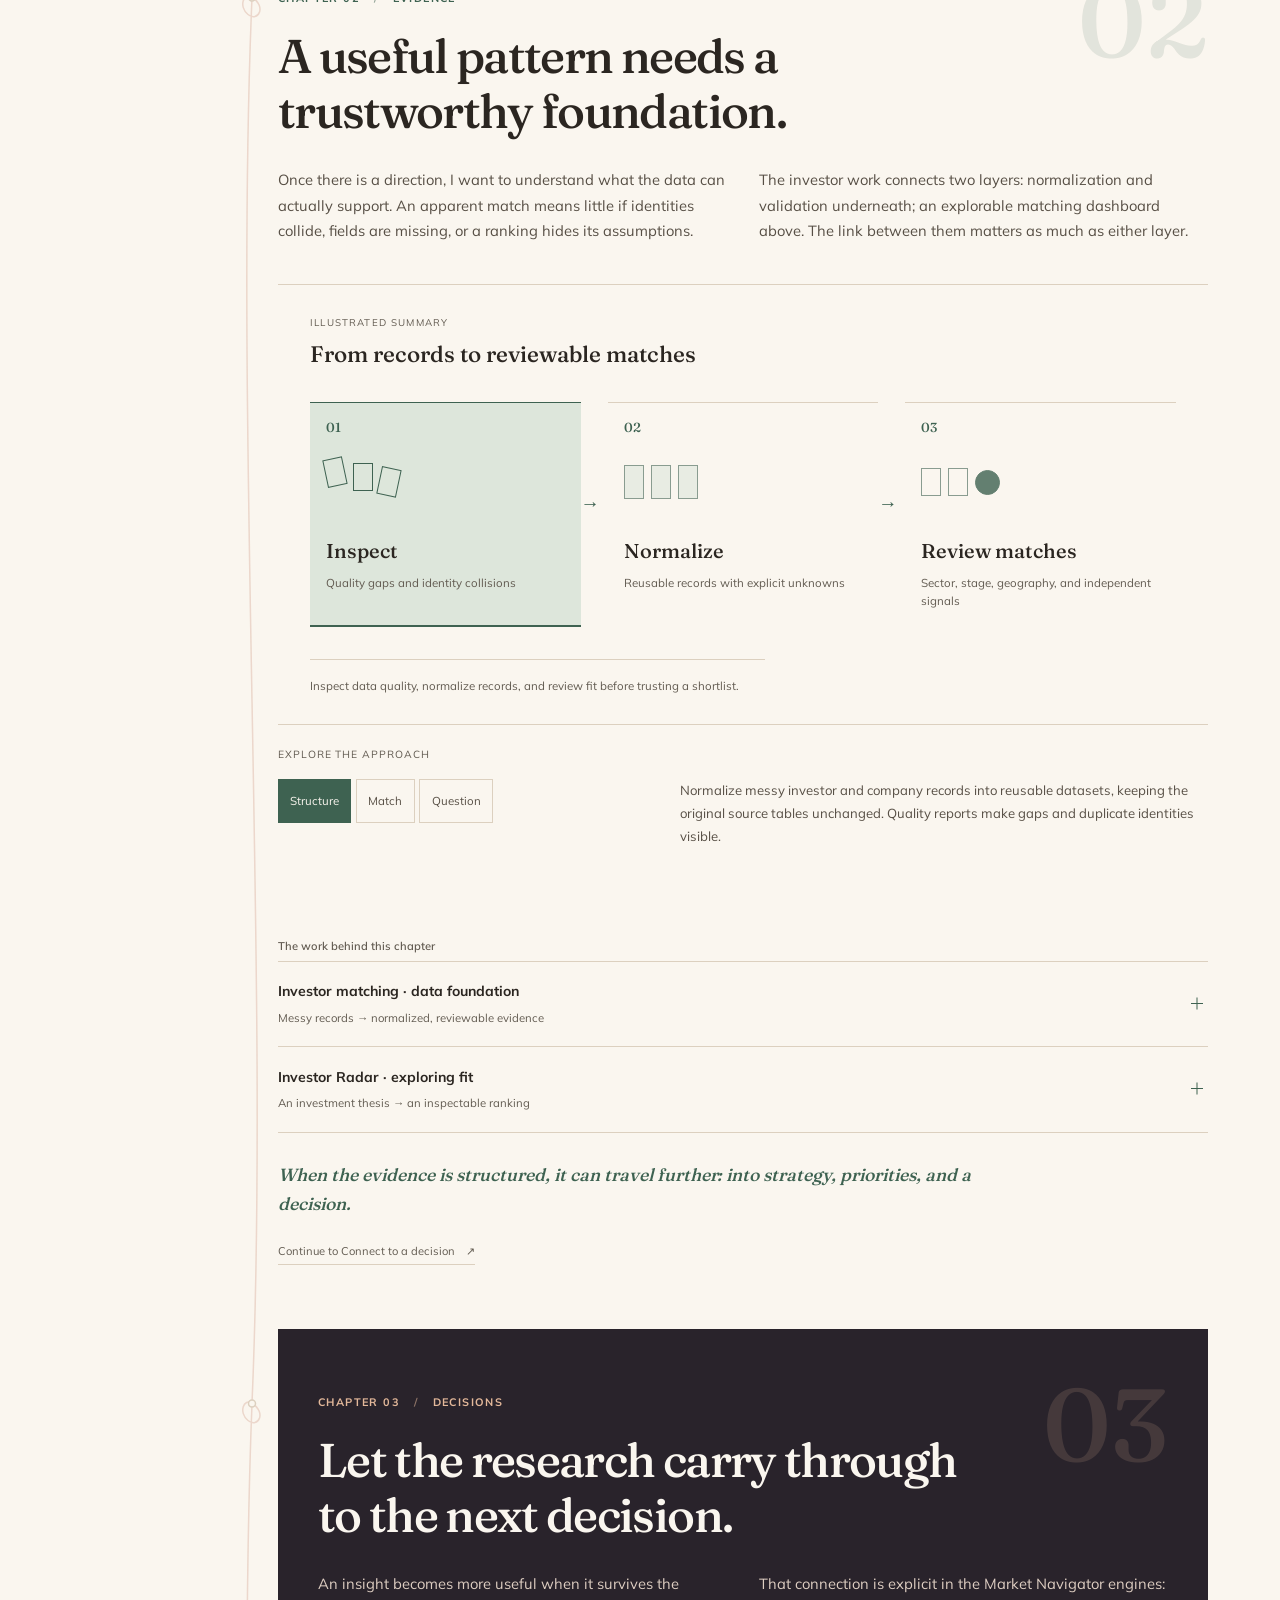
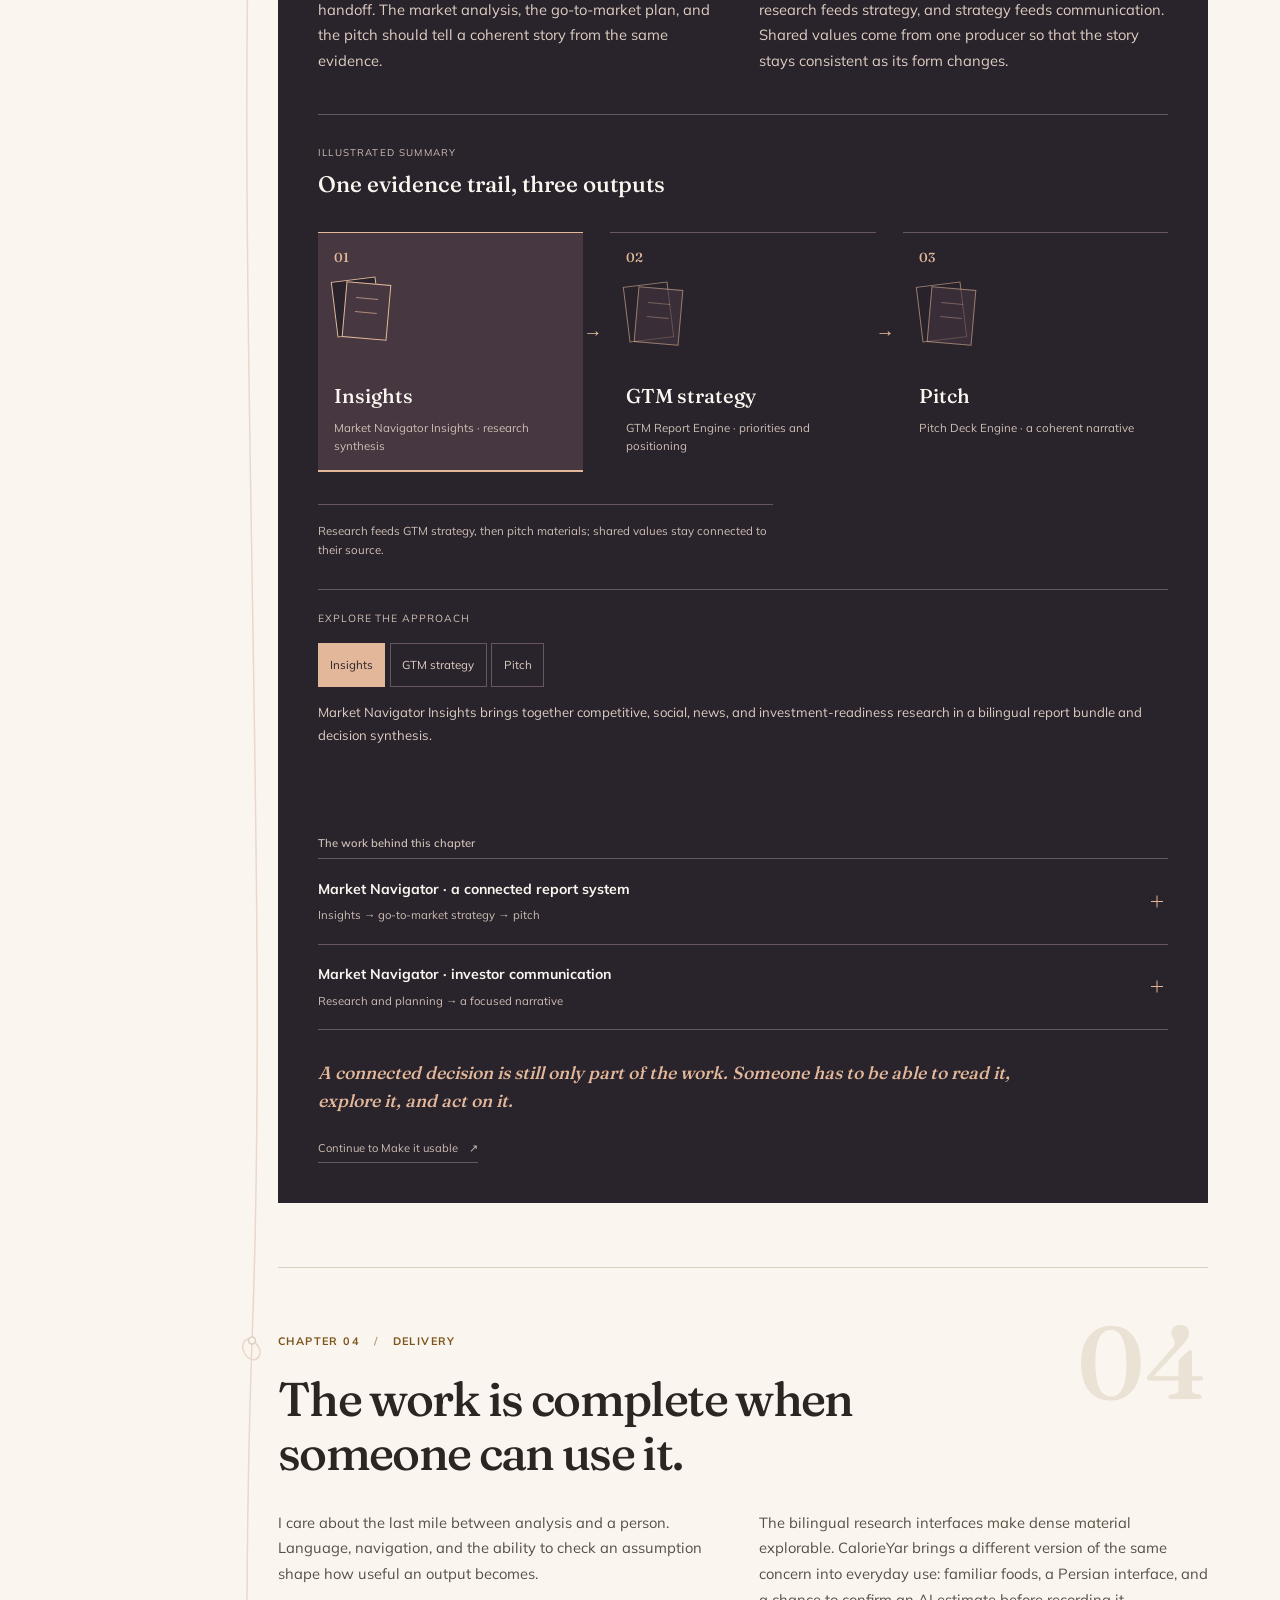
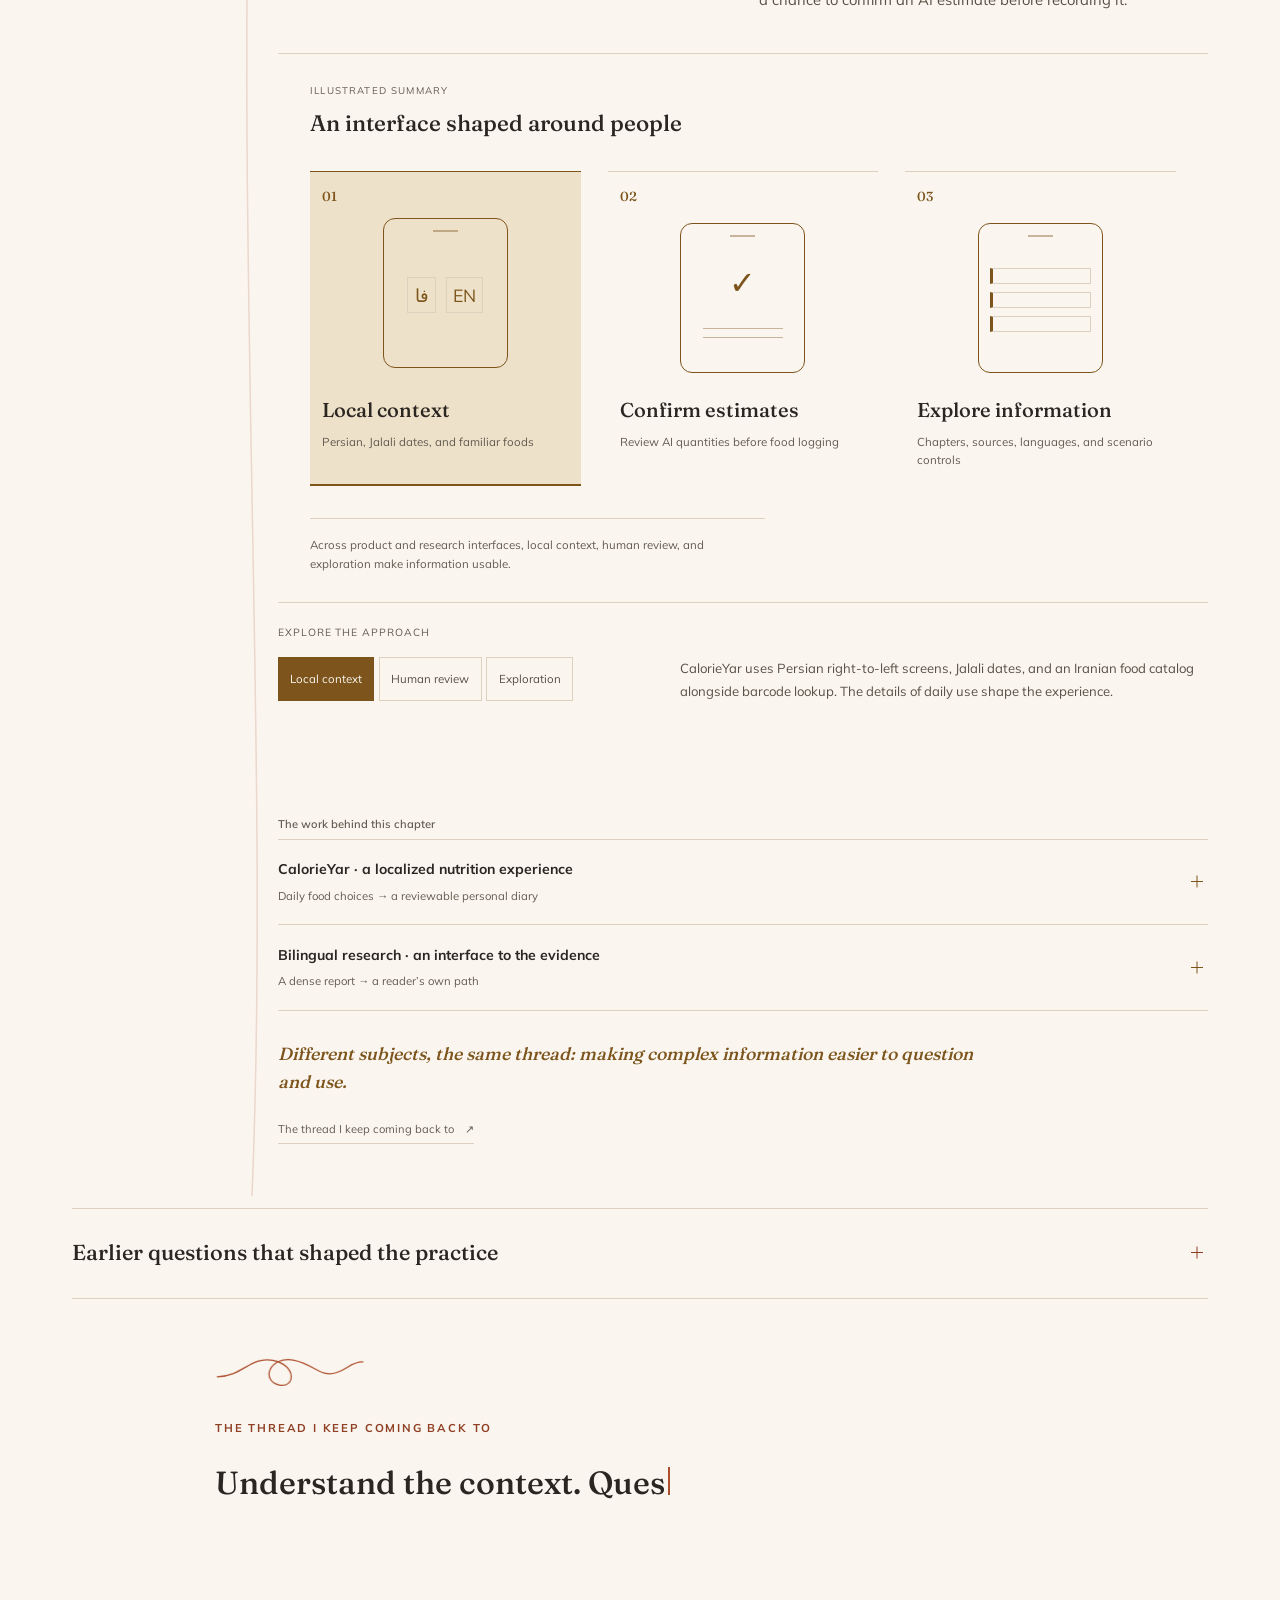
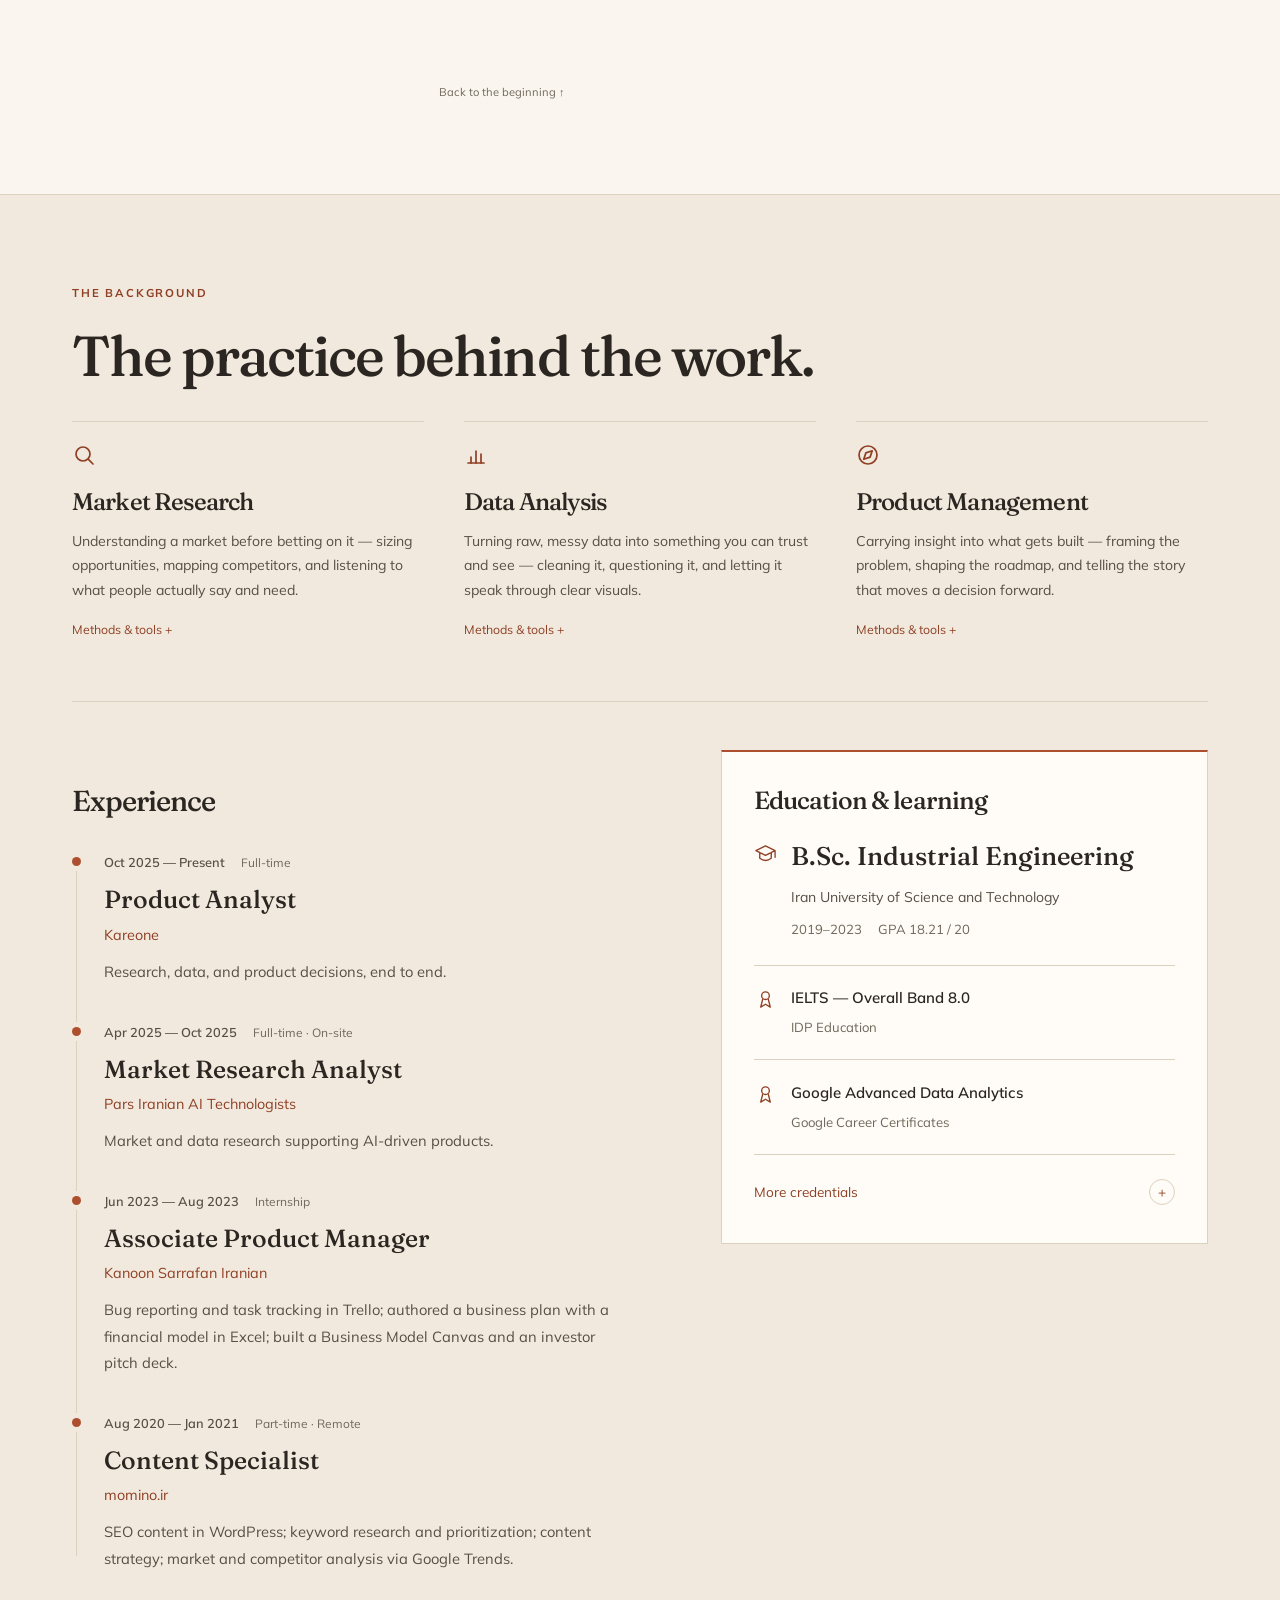
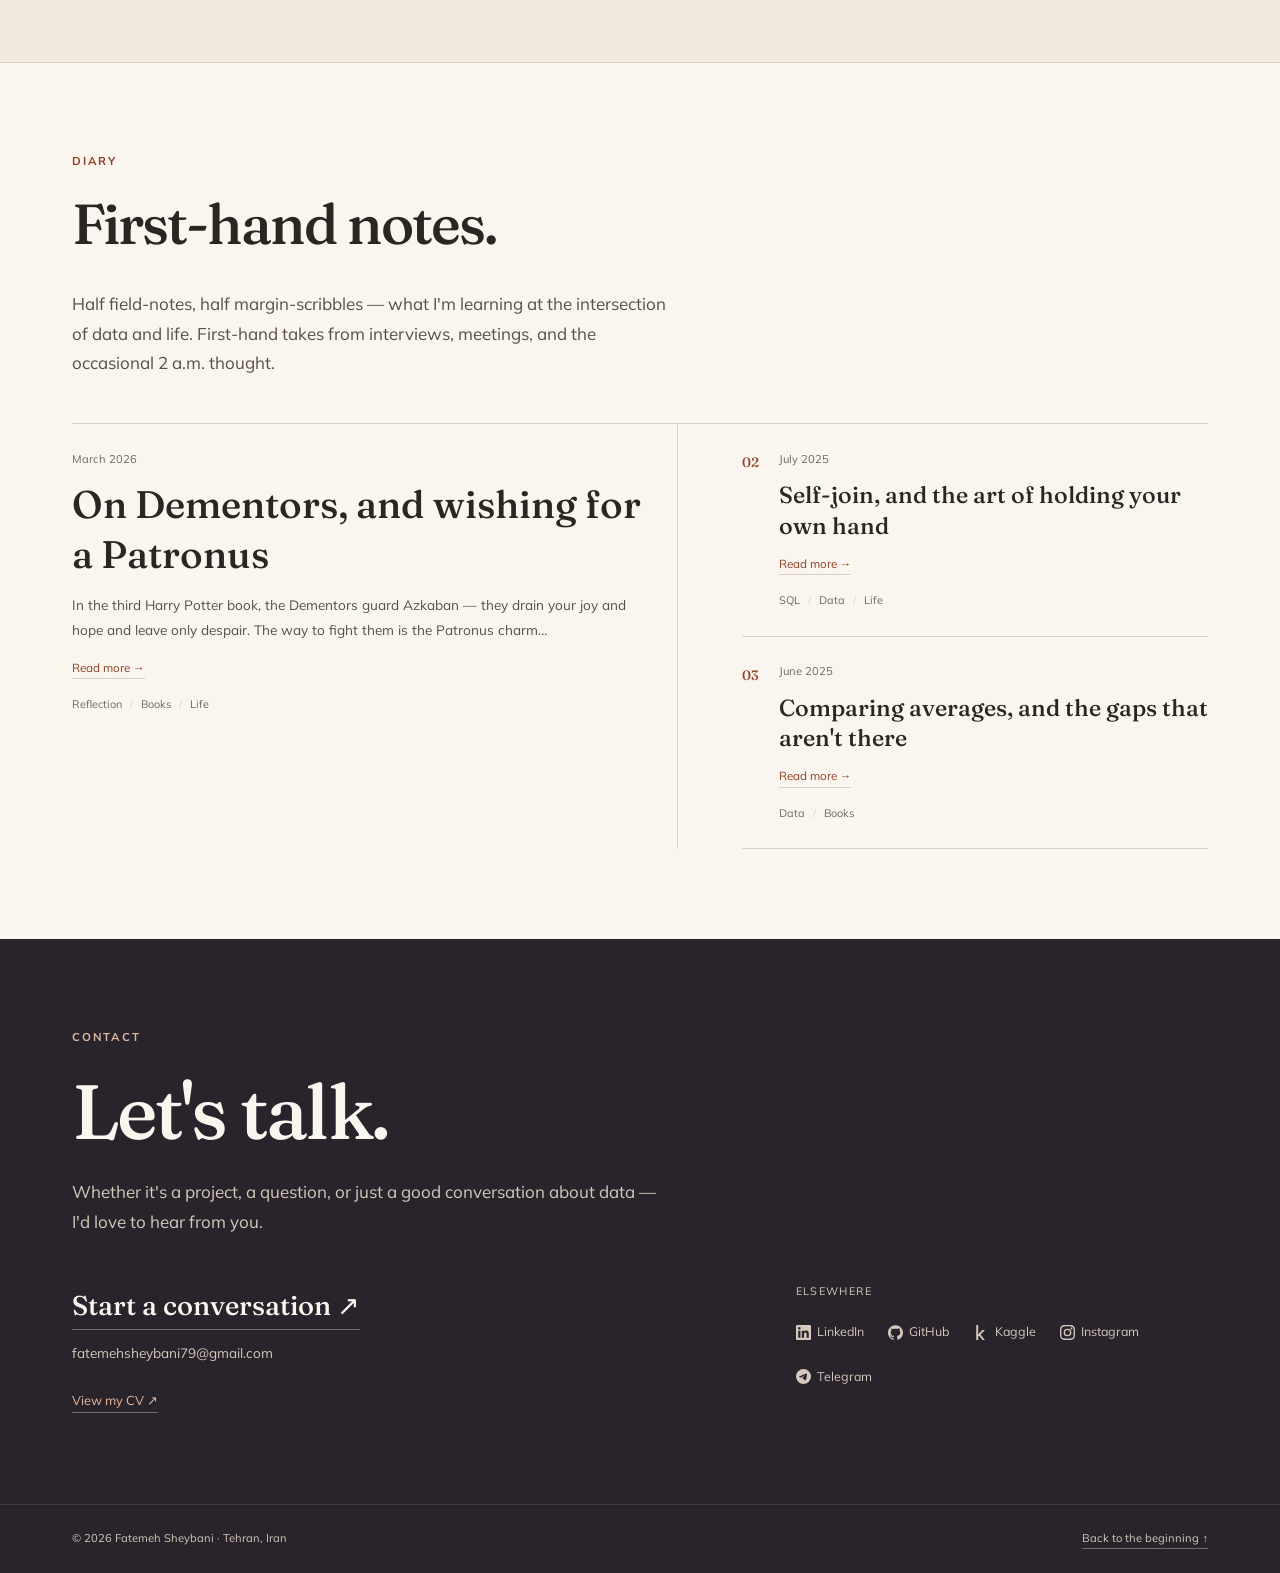
==== commit da5c2e5b: "Draw a visual thread through the work narrative" ====
--- a/index.html
+++ b/index.html
@@ -94,8 +94,18 @@
     <!-- ===== A connected story of the work ===== -->
     <section class="section work-story" id="projects" aria-labelledby="workStoryTitle">
       <div class="container">
-        <p class="section__kicker" data-i18n="projects.kicker">A thread through my work</p>
-        <h2 class="section__title work-story__title" id="workStoryTitle" data-i18n="projects.title" data-phrase-reveal>A question. A pattern. A way forward.</h2>
+        <div class="work-story__opening">
+          <div>
+            <p class="section__kicker" data-i18n="projects.kicker">A thread through my work</p>
+            <h2 class="section__title work-story__title" id="workStoryTitle" data-i18n="projects.title" data-phrase-reveal>A question. A pattern. A way forward.</h2>
+          </div>
+          <svg class="thread-sketch" viewBox="0 0 280 240" fill="none" aria-hidden="true" focusable="false">
+            <path class="thread-sketch__guide" d="M16 48C52 15 110 38 94 80C82 111 36 92 54 66C80 29 145 64 134 112C125 153 74 171 92 201C113 237 177 219 172 181C167 143 121 147 141 120C167 84 229 111 227 67C226 39 196 26 190 47C182 77 234 95 262 32"/>
+            <path class="thread-sketch__ink" pathLength="1" d="M16 48C52 15 110 38 94 80C82 111 36 92 54 66C80 29 145 64 134 112C125 153 74 171 92 201C113 237 177 219 172 181C167 143 121 147 141 120C167 84 229 111 227 67C226 39 196 26 190 47C182 77 234 95 262 32"/>
+            <circle class="thread-sketch__start" cx="16" cy="48" r="4"/>
+            <path class="thread-sketch__needle" d="m252 45 20-28-14 32-6-4Zm9-10 4-7"/>
+          </svg>
+        </div>
         <div id="work-story"></div>
       </div>
     </section>
--- a/assets/css/story.css
+++ b/assets/css/story.css
@@ -1,6 +1,15 @@
 ﻿/* Illustrated editorial spreads; diagrams describe the work, not live data. */
 .work-story { border-top:1px solid var(--border); padding-top:4.5rem; }
+.work-story__opening { display:grid; grid-template-columns:minmax(0,1fr) 230px; align-items:center; gap:3rem; }
 .work-story__title { max-width:20ch; font-size:clamp(2.4rem,5vw,4.2rem); }
+.thread-sketch { display:block; width:100%; overflow:visible; color:var(--clay); margin-block-end:1rem; }
+.thread-sketch path { stroke:currentColor; stroke-width:1.8; stroke-linecap:round; stroke-linejoin:round; }
+.thread-sketch__guide { opacity:.16; }
+.thread-sketch__ink { stroke-dasharray:1; }
+.thread-sketch__start { fill:var(--bg); stroke:currentColor; stroke-width:1.5; }
+.thread-sketch__needle { color:var(--ink-soft); }
+.thread-sketch.is-in .thread-sketch__ink { animation:thread-draw 2.8s var(--ease-out) .2s both; }
+.thread-sketch.is-in .thread-sketch__needle { animation:story-panel-in .5s ease 2.2s both; }
 .work-story__intro { max-width:67ch; color:var(--ink-soft); font-size:1.03rem; margin:0 0 4rem; }
 .story-layout { display:grid; grid-template-columns:150px minmax(0,1fr); gap:3.5rem; align-items:start; }
 .story-rail { position:sticky; top:106px; padding-top:.4rem; }
@@ -13,7 +22,14 @@
 .story-progress span { display:block; height:100%; background:var(--clay); transform:scaleX(var(--story-progress,0)); transform-origin:left; transition:transform .15s linear; }
 [dir="rtl"] .story-progress span { transform-origin:right; }
 .story-rail__hint { font-size:.68rem; color:var(--ink-mute); line-height:1.8; }
-.story-journey { min-width:0; }
+.story-journey { position:relative; min-width:0; }
+.story-thread { position:absolute; inset-block:0; inset-inline-start:-42px; width:32px; height:100%; overflow:visible; pointer-events:none; color:var(--clay); }
+.story-thread path { stroke:currentColor; stroke-width:1.5; stroke-linecap:round; vector-effect:non-scaling-stroke; }
+.story-thread__guide { opacity:.18; }
+.story-thread__ink { stroke-dasharray:1; stroke-dashoffset:calc(1 - var(--thread-progress,0)); }
+.story-thread__node { fill:var(--bg); stroke:var(--border); stroke-width:1.5; transition:fill .3s,stroke .3s; }
+.story-thread__node.is-reached { fill:var(--clay); stroke:var(--bg); }
+.story-thread__tip { fill:var(--clay); stroke:var(--bg); stroke-width:1.5; }
 .story-chapter {
   --chapter-accent:#8F3F24; --chapter-tint:#EEDDCE; --chapter-text:var(--ink); --chapter-soft:var(--ink-soft);
   --chapter-muted:#625B51; --chapter-rule:var(--border); --chapter-paper:var(--bg);
@@ -121,6 +137,11 @@
 .story-foundations > p { color:var(--ink-soft); max-width:65ch; font-size:.88rem; }
 .story-foundations .cards { margin-bottom:1.5rem; }
 .story-ending { padding:3rem 0 0; scroll-margin-top:110px; max-width:850px; margin-inline:auto; }
+.story-ending__thread { display:block; width:150px; height:48px; color:var(--clay); margin:0 0 1.5rem; overflow:visible; }
+.story-ending__thread path { stroke:currentColor; stroke-width:1.5; stroke-linecap:round; stroke-dasharray:1; }
+.story-ending__thread.is-in path { animation:thread-draw 1.8s var(--ease-out) .1s both; }
+[dir="rtl"] .thread-sketch,[dir="rtl"] .story-thread,[dir="rtl"] .story-ending__thread { scale:-1 1; }
+@keyframes thread-draw { from { stroke-dashoffset:1; } to { stroke-dashoffset:0; } }
 .story-ending__text { font:500 clamp(1.5rem,2.8vw,2rem)/1.5 var(--serif); margin:0 0 1.5rem; }
 .story-ending__contact { color:var(--clay-deep); font-size:.8rem; border-bottom:1px solid var(--border); }
 .story-ending__back { display:inline-block; color:var(--ink-mute); font-size:.7rem; margin-inline-start:1.5rem; }
@@ -164,12 +185,16 @@
 @keyframes connection-draw { from { transform:scaleY(0); } to { transform:scaleY(1); } }
 @media (prefers-reduced-motion:reduce) {
   .typewriter__cursor { display:none; }
+  .story-thread__ink { stroke-dashoffset:0; }
+  .story-thread__tip { display:none; }
 }
 [lang="fa"] .story-chapter__kicker,[lang="fa"] .artifact-heading > p,[lang="fa"] .story-lab__eyebrow { letter-spacing:0; }
 [lang="fa"] .story-bridge { font-style:normal; line-height:1.9; }
 @keyframes story-panel-in { from { opacity:0; transform:translateY(6px); } to { opacity:1; transform:none; } }
 @media (max-width:1050px) {
+  .work-story__opening { grid-template-columns:minmax(0,1fr) 180px; gap:2rem; }
   .story-layout { grid-template-columns:120px minmax(0,1fr); gap:2rem; }
+  .story-thread { inset-inline-start:-28px; width:24px; }
   .story-lab__picture { padding-inline:1rem; }
   .artifact-map__node { padding:1rem .8rem; }
   .artifact-flow,.artifact-product { gap:1rem; }
@@ -181,8 +206,12 @@
 }
 @media (max-width:760px) {
   .work-story { padding-top:3rem; }
+  .work-story__opening { grid-template-columns:minmax(0,1fr); gap:0; }
+  .thread-sketch { width:130px; height:110px; justify-self:end; margin-block:-.5rem 1rem; }
   .work-story__intro { margin-bottom:2.5rem; }
   .story-layout { display:block; }
+  .story-journey { padding-inline-start:24px; }
+  .story-thread { inset-inline-start:0; width:16px; }
   .story-rail { top:70px; z-index:5; background:var(--bg); padding:.45rem 0 0; margin-bottom:2.5rem; border-bottom:1px solid var(--border); }
   .story-rail__heading,.story-rail__hint { display:none; }
   .story-nav { flex-direction:row; justify-content:space-between; gap:.5rem; }
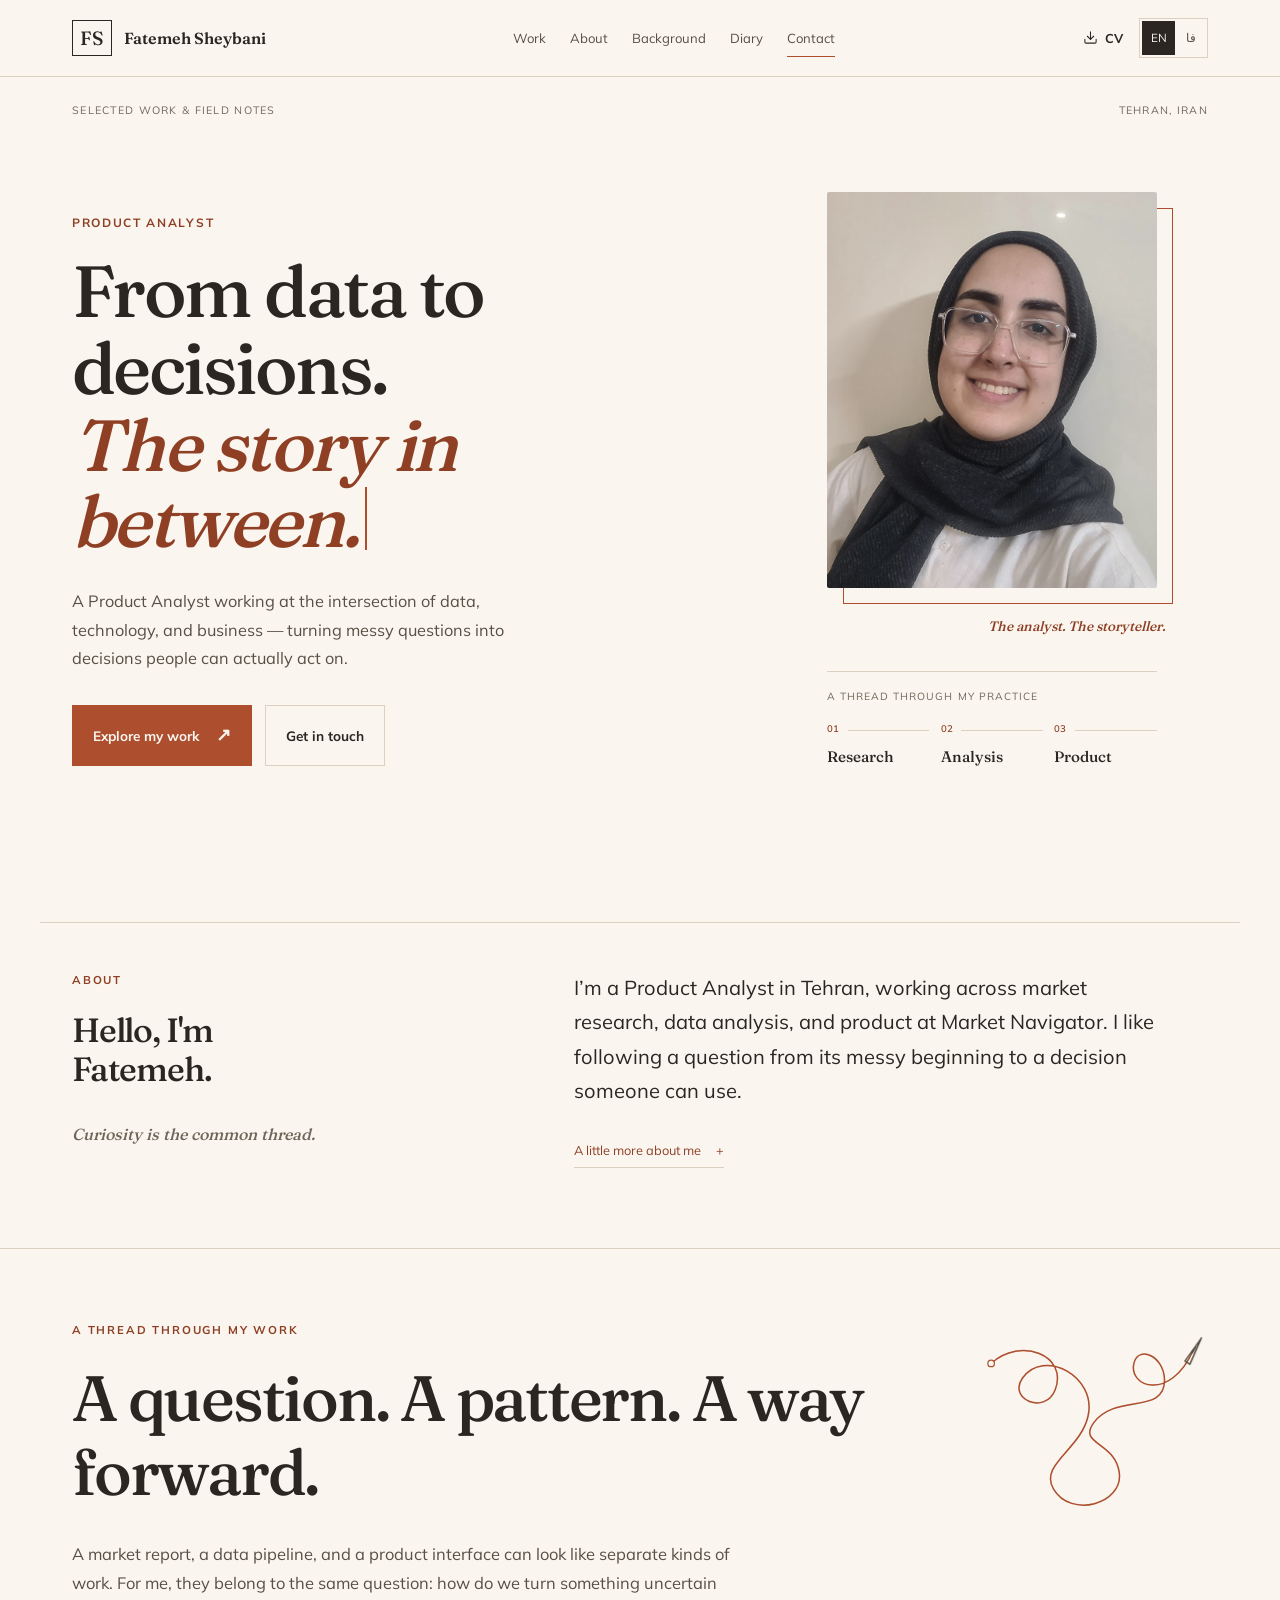
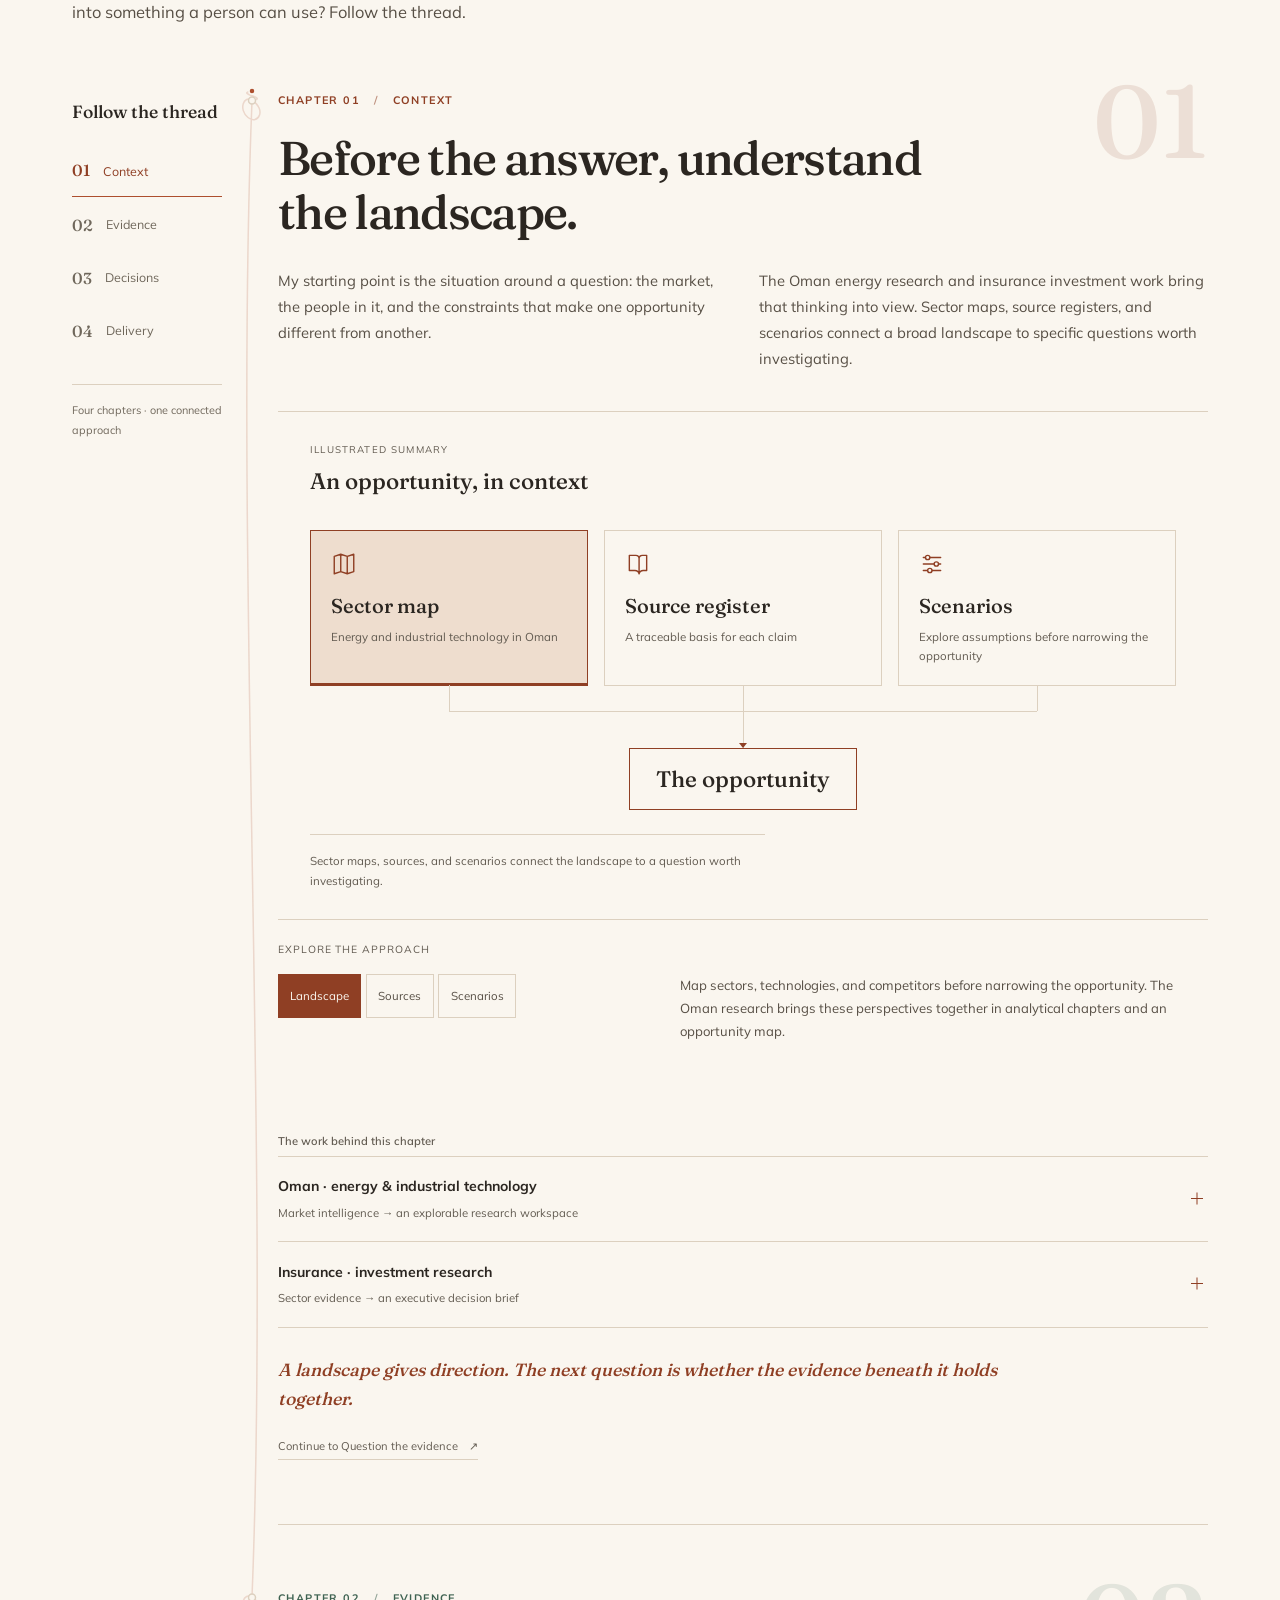
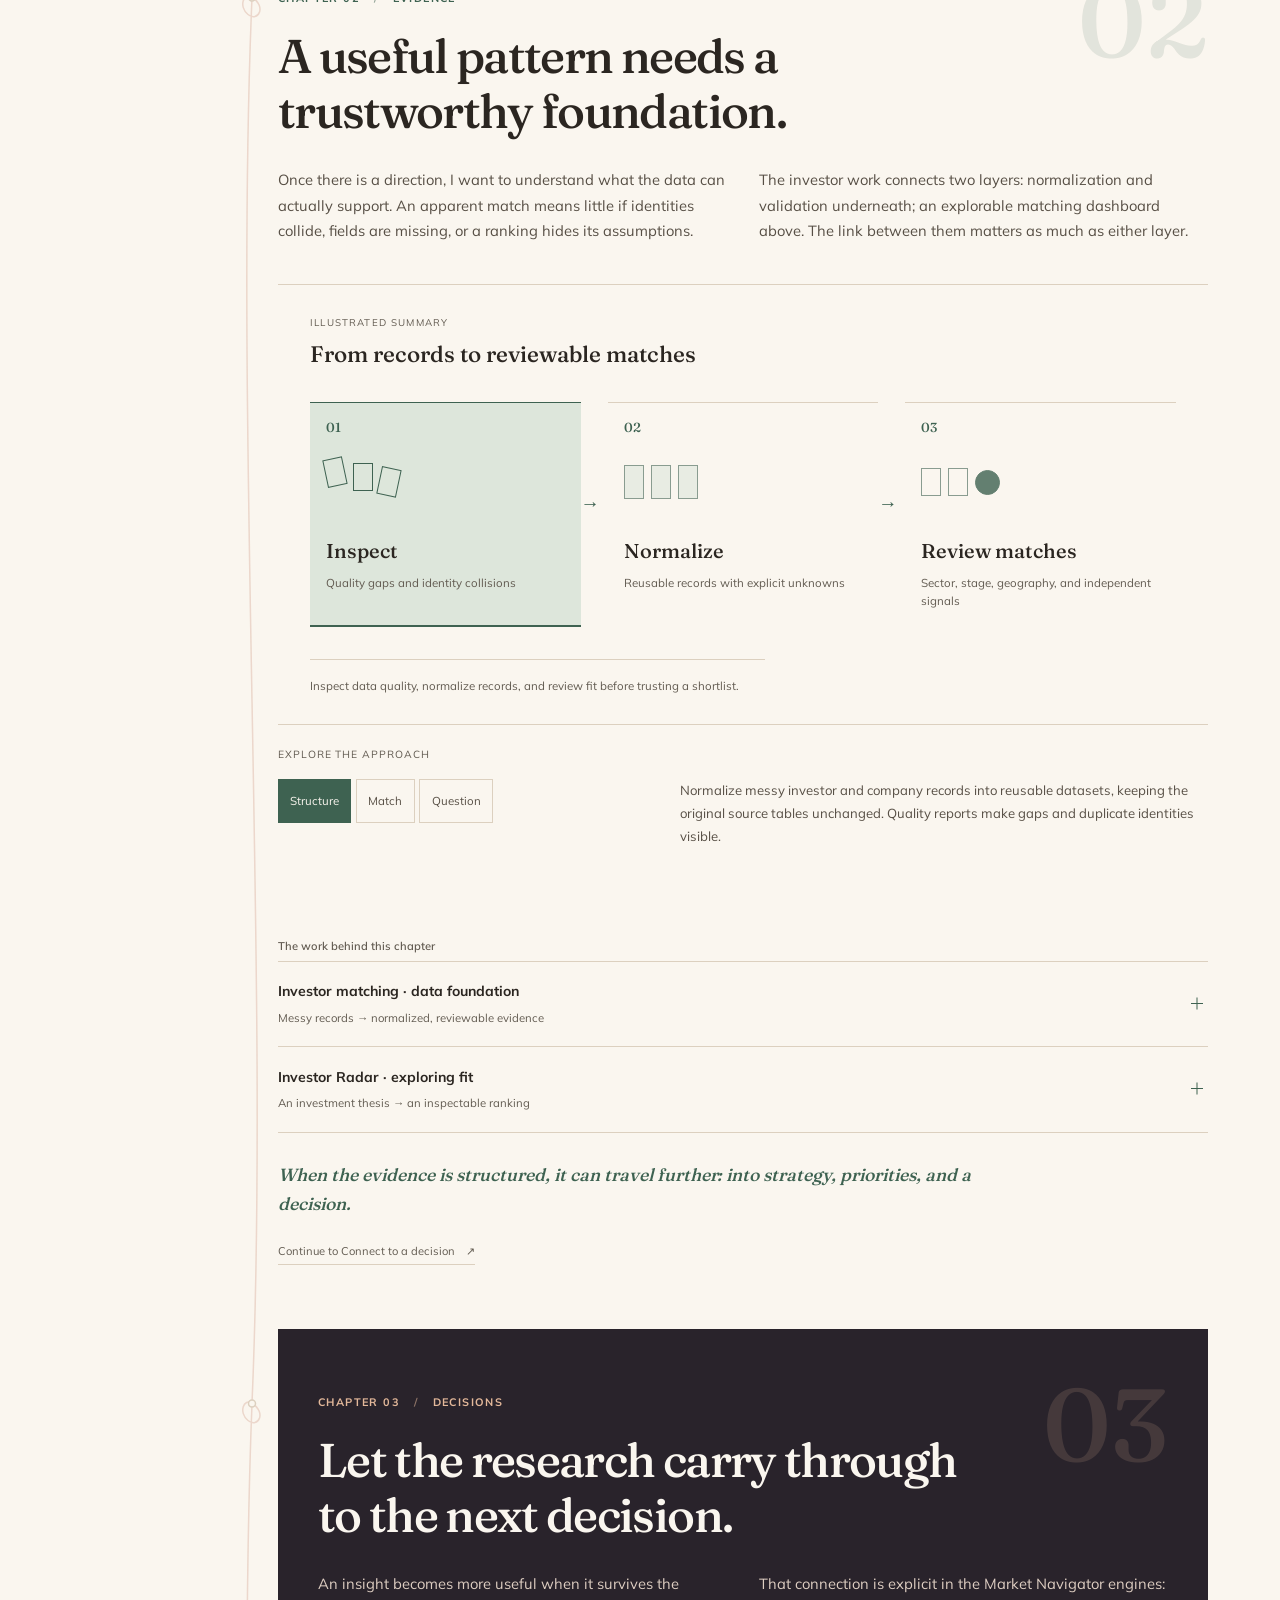
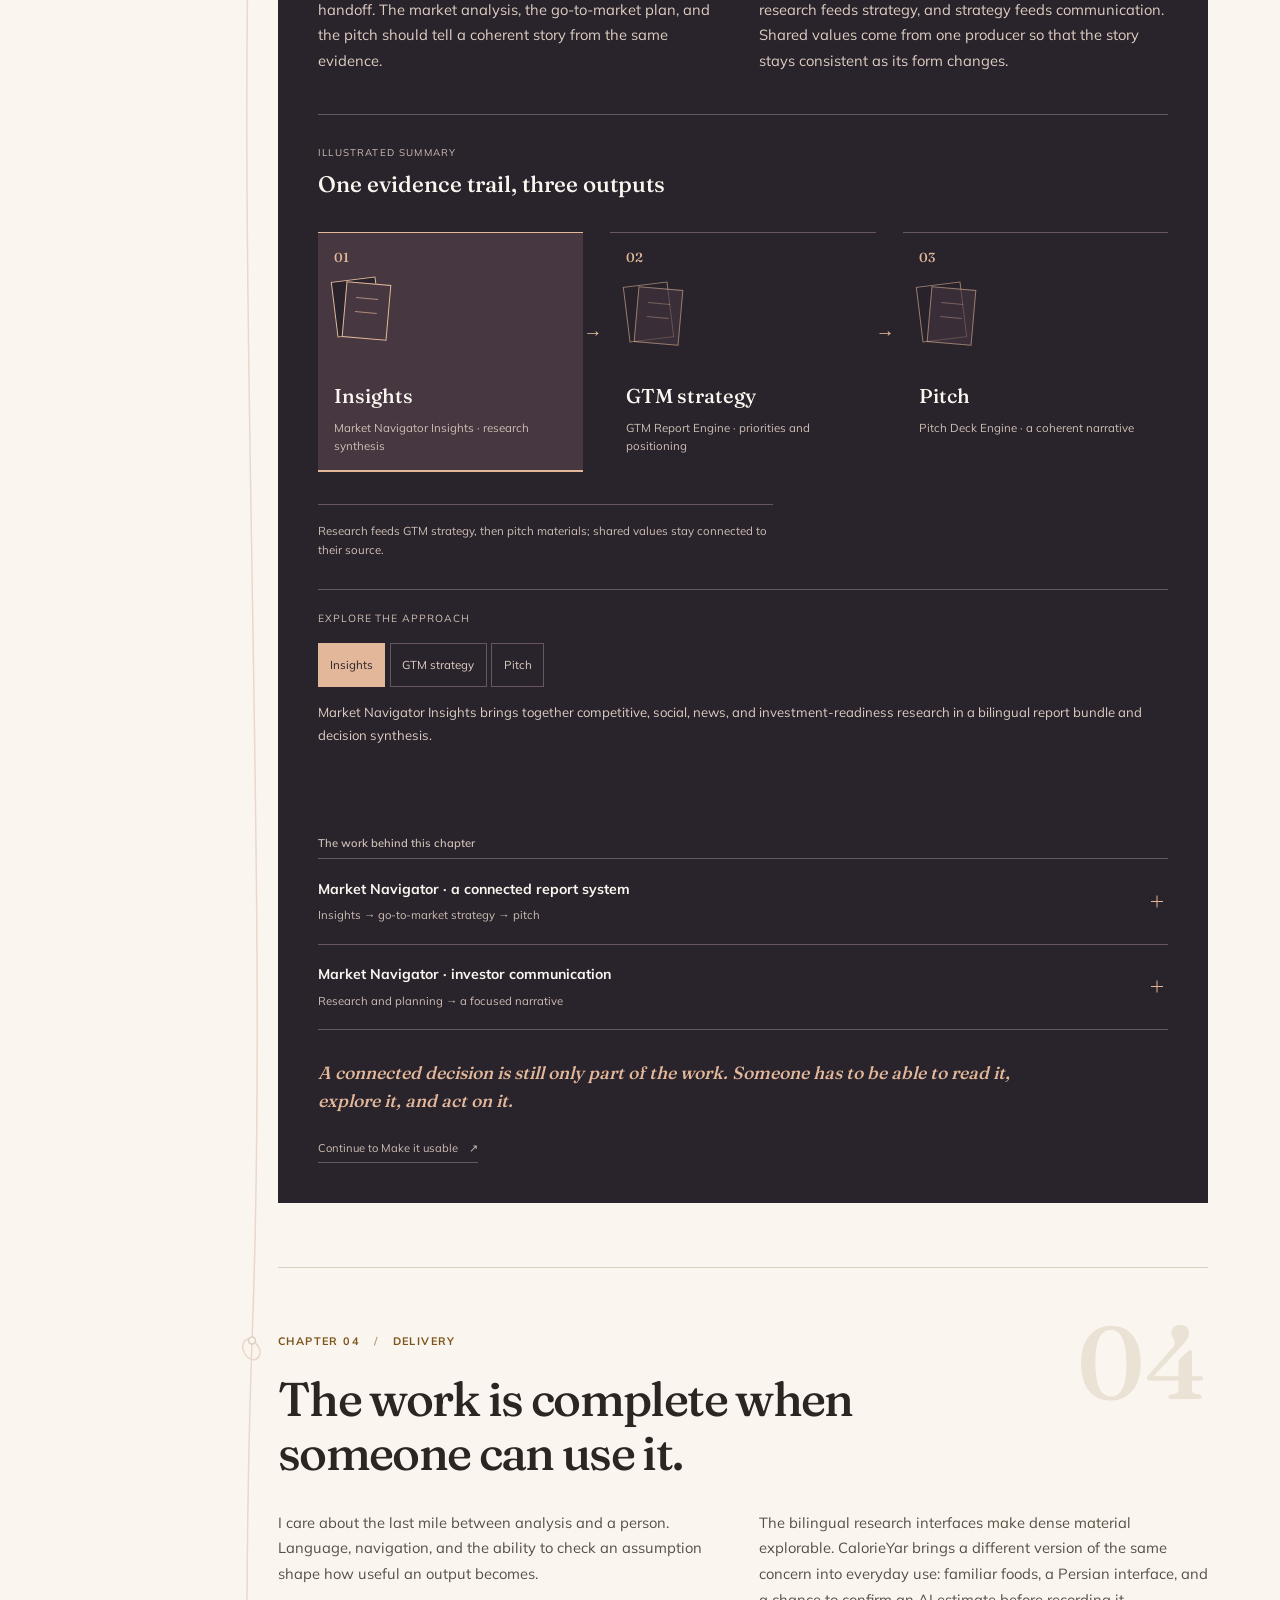
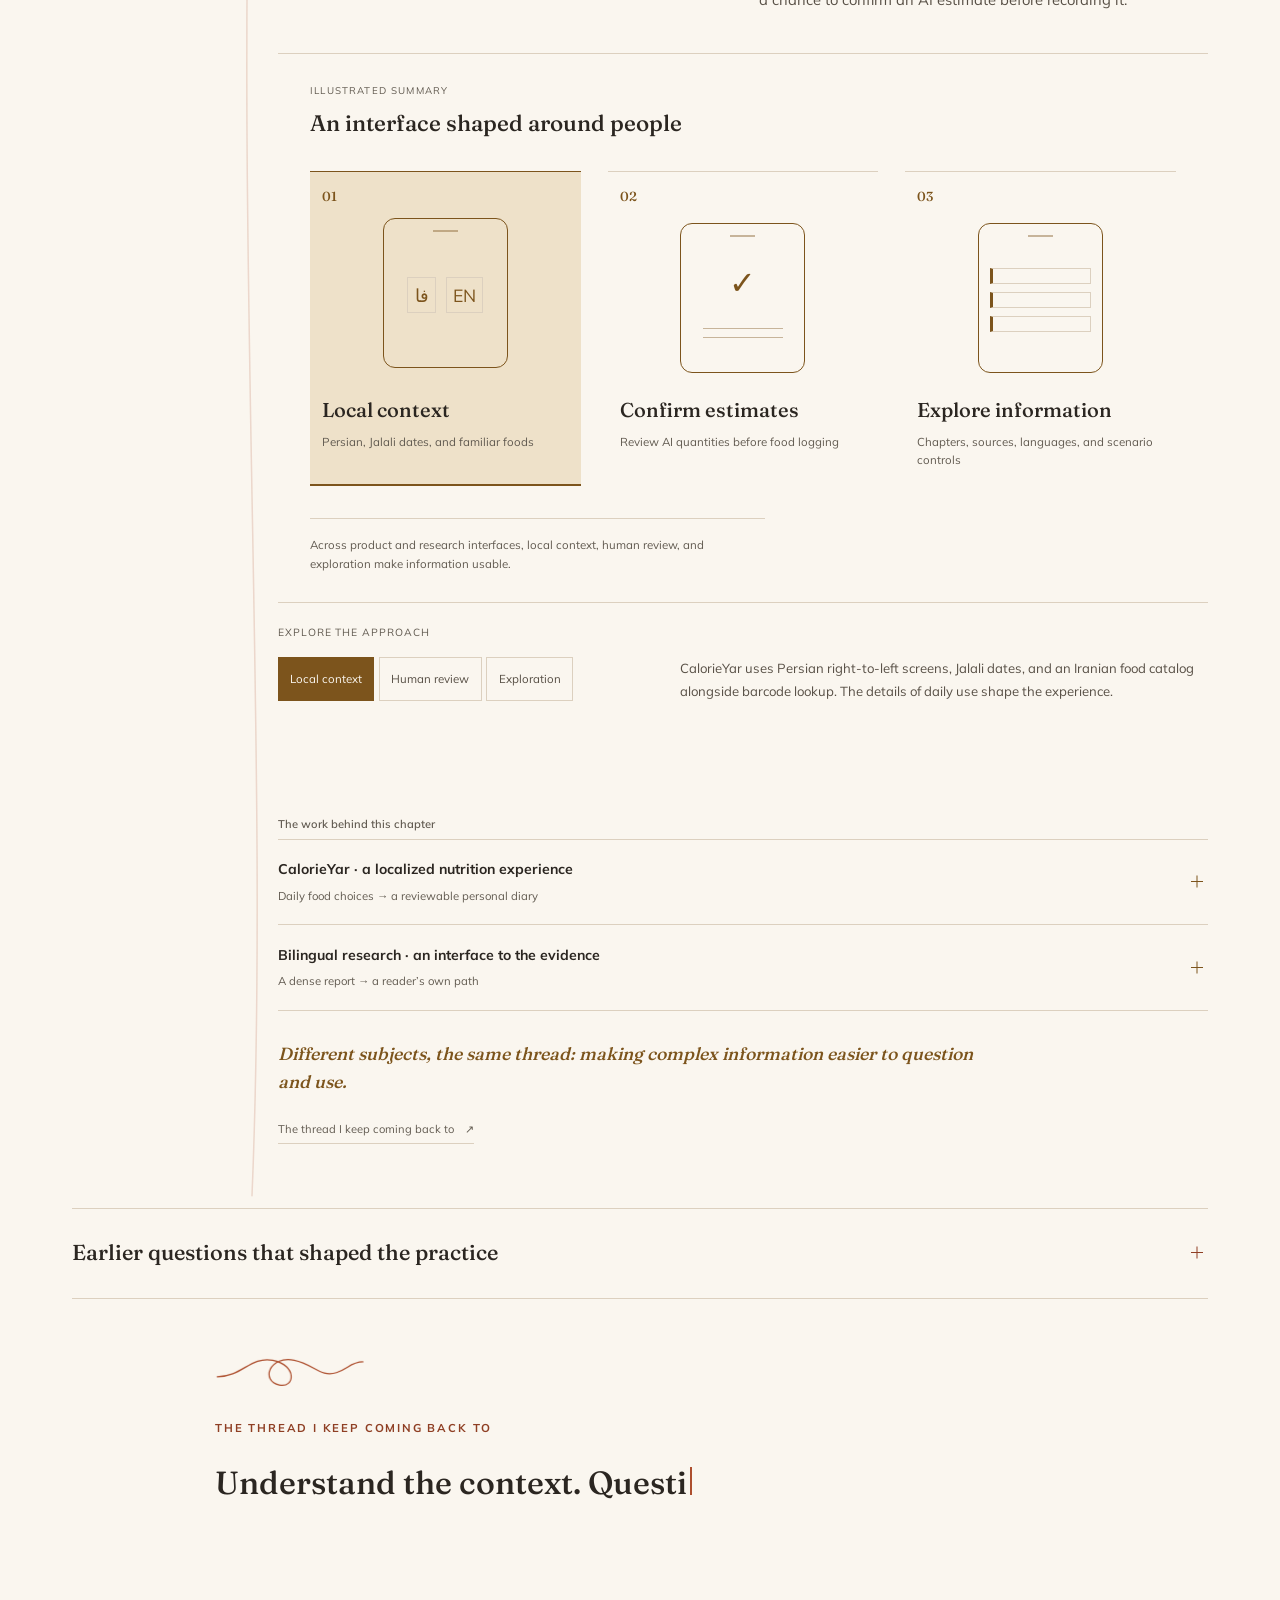
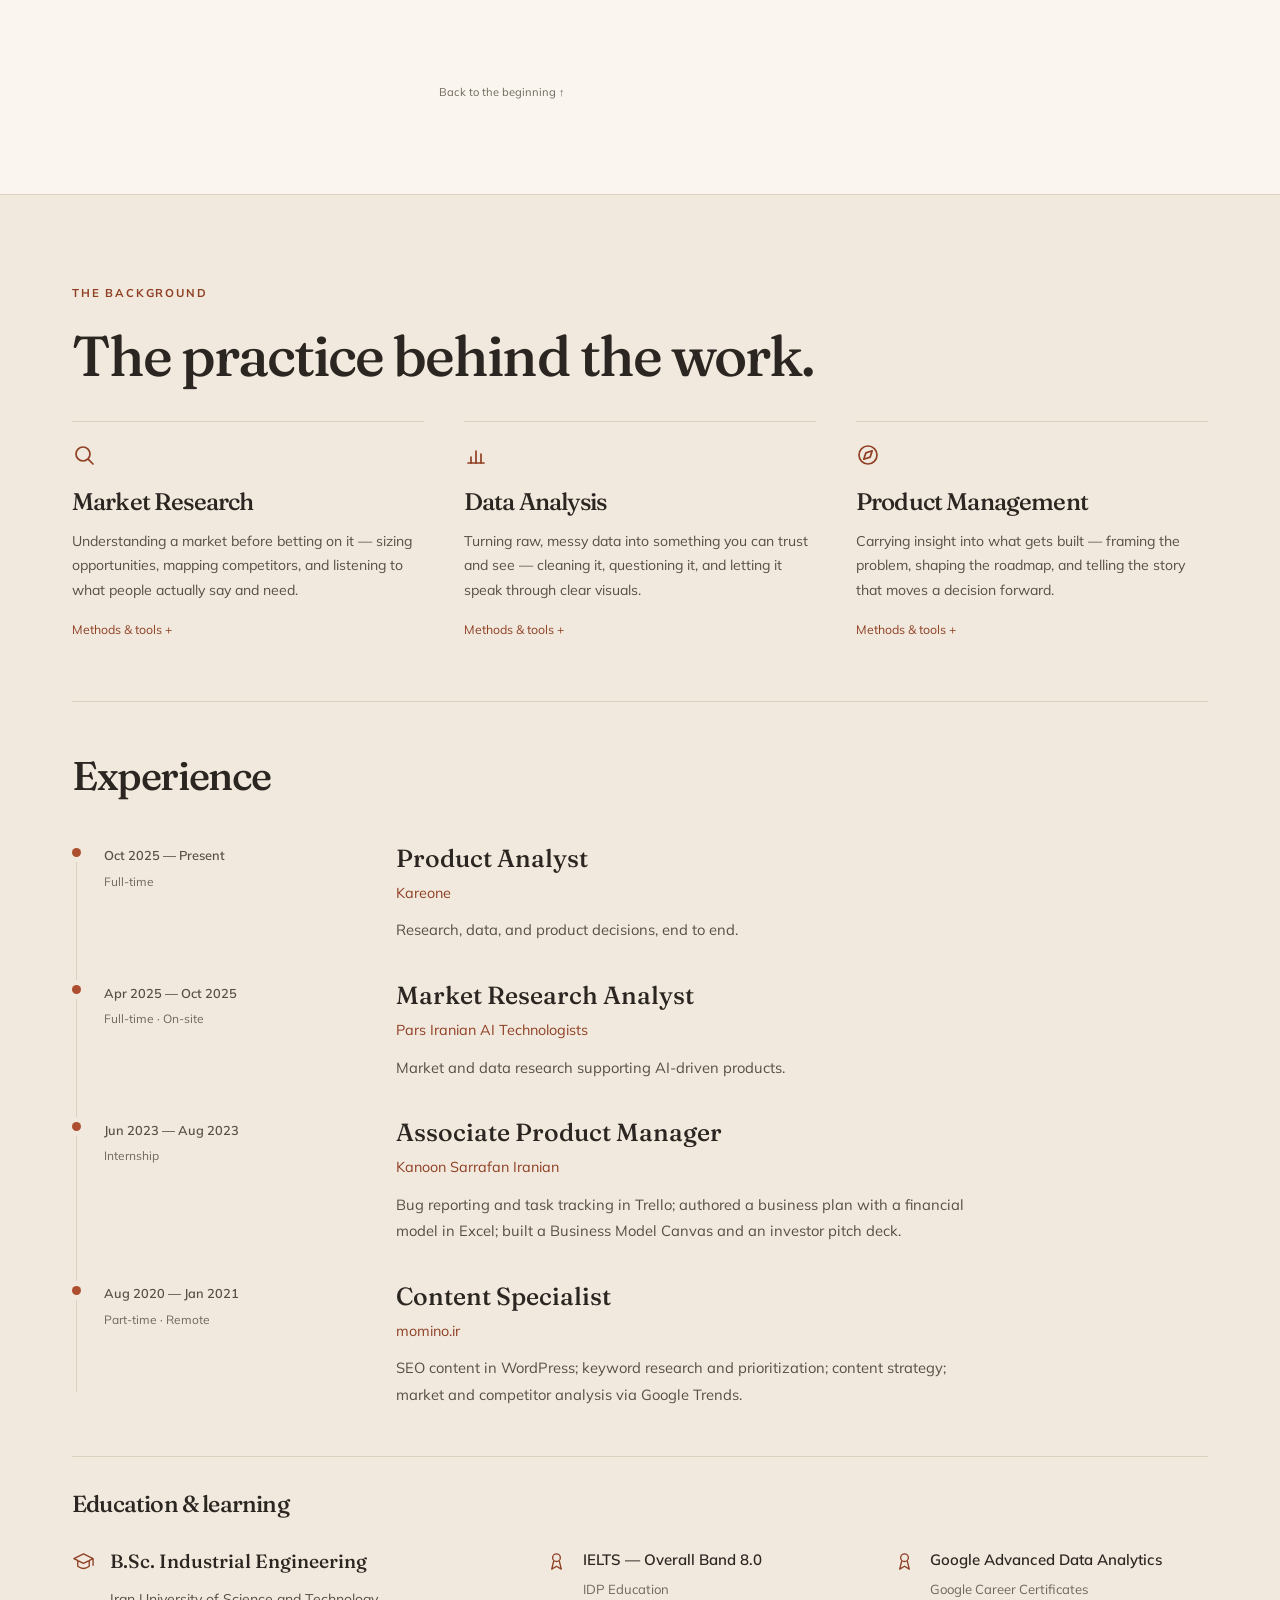
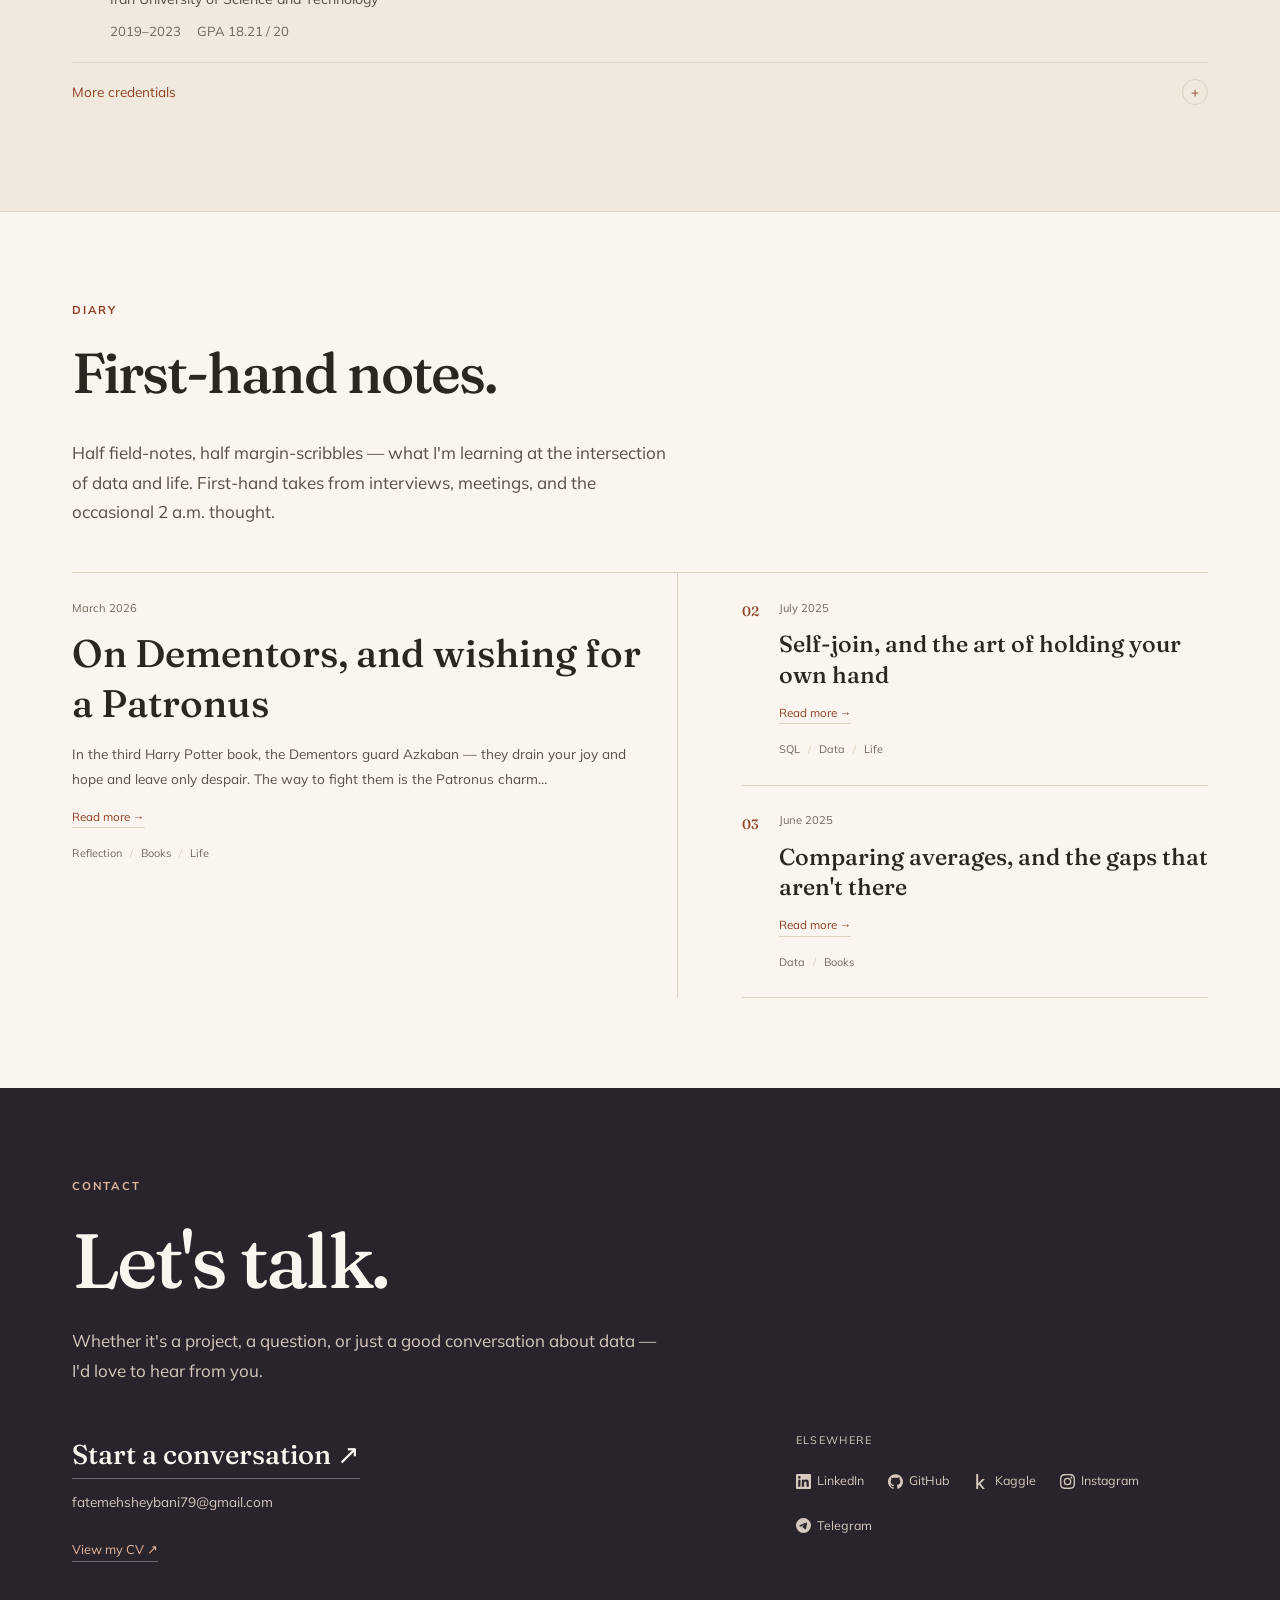
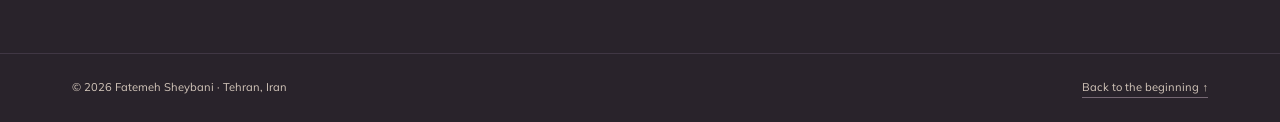
==== commit 47aefcf5: "Prioritize experience above compact education and credentials" ====
--- a/index.html
+++ b/index.html
@@ -116,15 +116,15 @@
         <p class="section__kicker" data-i18n="background.kicker">The background</p>
         <h2 class="section__title" id="backgroundTitle" data-i18n="background.title">The practice behind the work.</h2>
         <div id="expertise"><div class="pillars" id="pillars"></div></div>
-        <div class="background__columns">
-          <div id="work">
-            <h3 class="background__heading" data-i18n="experience.kicker">Experience</h3>
+        <div class="background__history">
+          <section id="work" class="background__experience" aria-labelledby="experienceTitle">
+            <h3 class="background__heading" id="experienceTitle" data-i18n="experience.kicker">Experience</h3>
             <ol class="timeline" id="timeline"></ol>
-          </div>
-          <div id="certs" class="background__credentials">
-            <h3 class="background__heading" data-i18n="background.learning">Education &amp; learning</h3>
+          </section>
+          <section id="certs" class="background__credentials" aria-labelledby="educationTitle">
+            <h3 class="background__heading" id="educationTitle" data-i18n="background.learning">Education &amp; learning</h3>
             <div class="certs" id="certs-grid"></div>
-          </div>
+          </section>
         </div>
       </div>
     </section>
--- a/assets/css/styles.css
+++ b/assets/css/styles.css
@@ -93,37 +93,41 @@
 .pillar__methods { font-size:.77rem; }
 .pillar__methods summary { color:var(--clay-deep); list-style:none; padding-block:.3rem; }
 .pillar__methods p { color:var(--ink-soft); font-size:.78rem; line-height:1.8; }
-.background__columns { display:grid; grid-template-columns:minmax(0,1.2fr) minmax(0,1fr); gap:clamp(2rem,5vw,4.5rem); align-items:start; padding-top:3rem; border-top:1px solid var(--border); }
-.background__columns > #work { padding-top:2rem; }
+.background__history { padding-top:3rem; border-top:1px solid var(--border); }
+.background__experience { min-width:0; }
 .background__heading { font:500 1.8rem/1.3 var(--serif); color:var(--ink); margin:0 0 2rem; }
-.background__credentials { min-width:0; padding:2rem; background:var(--surface); border:1px solid var(--border); border-top:2px solid var(--clay); }
-.background__credentials .background__heading { font-size:1.55rem; margin-bottom:1.5rem; }
+.background__experience > .background__heading { font-size:clamp(2rem,3.2vw,2.5rem); margin-bottom:2.5rem; }
+.background__credentials { min-width:0; margin-top:3rem; padding-top:2rem; border-top:1px solid var(--border); }
+.background__credentials .background__heading { font-size:1.45rem; margin-bottom:1.5rem; }
 #expertise,#work,#certs { scroll-margin-top:100px; }
 .timeline { list-style:none; padding:0; margin:0; position:relative; }
 .timeline::before { content:""; position:absolute; top:8px; bottom:1rem; inset-inline-start:4px; width:1px; background:var(--border); }
-.tl { position:relative; padding:0 0 2.2rem; padding-inline-start:2rem; }
+.tl { position:relative; display:grid; grid-template-columns:minmax(180px,.32fr) minmax(0,1fr); gap:2rem; padding:0 0 2.2rem; padding-inline-start:2rem; }
 .tl:last-child { padding-bottom:0; }
 .tl__dot { display:block; position:absolute; top:6px; inset-inline-start:0; width:9px; height:9px; border-radius:50%; background:var(--clay); box-shadow:0 0 0 5px var(--bg-tint); }
-.tl__period { display:flex; gap:.45rem 1rem; align-items:baseline; flex-wrap:wrap; }
-.tl__role { font:500 clamp(1.2rem,2vw,1.55rem)/1.35 var(--serif); margin:.6rem 0 .35rem; }
+.tl__period { display:flex; flex-direction:column; gap:.25rem; padding-top:.15rem; }
+.tl__body { min-width:0; }
+.tl__role { font:500 clamp(1.2rem,2vw,1.55rem)/1.35 var(--serif); margin:0 0 .35rem; }
 .tl__badge { font-size:.75rem; color:var(--ink-mute); }
 .tl__org { font-size:.9rem; color:var(--clay-deep); margin:0; }
 .tl__when { font-size:.8rem; font-weight:600; color:var(--ink-soft); }
-.tl__desc { color:var(--ink-soft); font-size:.92rem; line-height:1.8; margin:.7rem 0 0; max-width:57ch; }
-.certs { display:block; }
-.cert { display:grid; grid-template-columns:24px minmax(0,1fr); gap:.85rem; padding:1.3rem 0; border-bottom:1px solid var(--border); }
+.tl__desc { color:var(--ink-soft); font-size:.92rem; line-height:1.8; margin:.7rem 0 0; max-width:65ch; }
+.certs { display:grid; grid-template-columns:minmax(0,1.4fr) repeat(2,minmax(0,1fr)); gap:0 2rem; }
+.cert { display:grid; grid-template-columns:24px minmax(0,1fr); gap:.85rem; padding:.3rem 0 1.25rem; }
 .cert__mark { display:block; color:var(--clay-deep); padding-top:.1rem; }
 .cert__mark svg { display:block; width:23px; height:23px; }
 .cert__name { font:600 .94rem/1.55 var(--sans); margin:0; }
 .cert__by { font-size:.82rem; line-height:1.7; color:var(--ink-mute); margin-top:.4rem; }
-.cert--edu { padding:0 0 1.5rem; }
-.cert--edu .cert__name { font-family:var(--serif); font-size:1.6rem; line-height:1.3; font-weight:500; }
+.cert--edu .cert__name { font-family:var(--serif); font-size:1.2rem; line-height:1.4; font-weight:500; }
 .cert__education-meta { display:flex; flex-wrap:wrap; gap:.5rem 1rem; margin-top:.8rem; }
 .cert__education-meta > span:first-child { flex-basis:100%; color:var(--ink-soft); font-size:.88rem; }
-.credential-details summary { display:flex; justify-content:space-between; align-items:center; gap:1rem; min-height:56px; padding:1.1rem 0 0; color:var(--clay-deep); font-size:.85rem; }
+.credential-details { grid-column:1/-1; border-top:1px solid var(--border); }
+.credential-details summary { display:flex; justify-content:space-between; align-items:center; gap:1rem; min-height:56px; padding:1rem 0; color:var(--clay-deep); font-size:.85rem; }
+.credential-details__grid { display:grid; grid-template-columns:repeat(3,minmax(0,1fr)); gap:0 2rem; }
+.credential-details__grid .cert { padding-block:1rem; border-top:1px solid var(--border); }
 .credential-details summary span { display:grid; place-items:center; width:26px; height:26px; border:1px solid var(--border); border-radius:50%; flex-shrink:0; transition:transform .2s; }
 .credential-details[open] summary span { transform:rotate(45deg); }
-.credentials-note { color:var(--ink-mute); font-size:.8rem; margin:1rem 0 0; }
+.credentials-note { color:var(--ink-mute); font-size:.8rem; margin:0 0 1rem; }
 .credential-details .reveal { opacity:1; transform:none; }
 [lang="fa"] .background__heading,[lang="fa"] .tl__role,[lang="fa"] .cert--edu .cert__name { line-height:1.7; }
 .diary { display:grid; grid-template-columns:1.3fr 1fr; gap:0 4rem; border-top:1px solid var(--border); }
@@ -233,13 +237,10 @@
   .hero__inner { grid-template-columns:1.3fr 1fr; gap:3rem; }
   .hero__title { font-size:clamp(3rem,5.7vw,4.5rem); }
   .hero__portrait { width:280px; }
-  .background__columns { gap:2rem; }
-}
-@media (max-width:1000px) {
-  .background__columns { grid-template-columns:1fr; gap:3rem; }
-  .background__columns > #work { padding-top:0; }
-  .background__credentials .certs { display:grid; grid-template-columns:repeat(2,minmax(0,1fr)); gap:0 2rem; }
-  .cert--edu,.credential-details { grid-column:1/-1; }
+}
+@media (max-width:900px) {
+  .certs,.credential-details__grid { grid-template-columns:repeat(2,minmax(0,1fr)); }
+  .cert--edu { grid-column:1/-1; margin-bottom:1rem; border-bottom:1px solid var(--border); }
 }
 @media (max-width:760px) {
   .container { padding-inline:24px; }
@@ -270,7 +271,8 @@
   .about__summary { font-size:1.13rem; }
   .pillars { gap:1.5rem; }
   .pillar h3 { font-size:1.2rem; }
-  .background__columns { grid-template-columns:1fr; gap:3rem; }
+  .tl { grid-template-columns:minmax(0,1fr); gap:.6rem; }
+  .tl__period { flex-direction:row; flex-wrap:wrap; gap:.3rem 1rem; padding-top:0; }
   .diary { gap:0 2rem; }
   .entry--featured .entry__title { font-size:2rem; }
   .contact__links { grid-template-columns:1fr; gap:2.5rem; }
@@ -297,14 +299,12 @@
   .pillar > p { font-size:.87rem; }
   .pillar h3 { font-size:1.4rem; }
   .pillar__methods { grid-column:2; }
-  .background__columns { padding-top:2rem; }
-  .background__credentials { padding:1.4rem; }
-  .background__credentials .certs { grid-template-columns:1fr; }
+  .background__history { padding-top:2rem; }
+  .certs,.credential-details__grid { grid-template-columns:minmax(0,1fr); }
   .background__heading { font-size:1.65rem; }
   .tl { padding-inline-start:1.5rem; padding-bottom:2rem; }
   .tl__role { font-size:1.35rem; }
   .tl__desc { font-size:.9rem; }
-  .cert--edu .cert__name { font-size:1.45rem; }
   .diary { grid-template-columns:1fr; }
   .entry--featured { padding-inline-end:0; border-inline-end:0; border-bottom:1px solid var(--border); }
   [dir="rtl"] .entry--featured { padding-inline-end:0; }
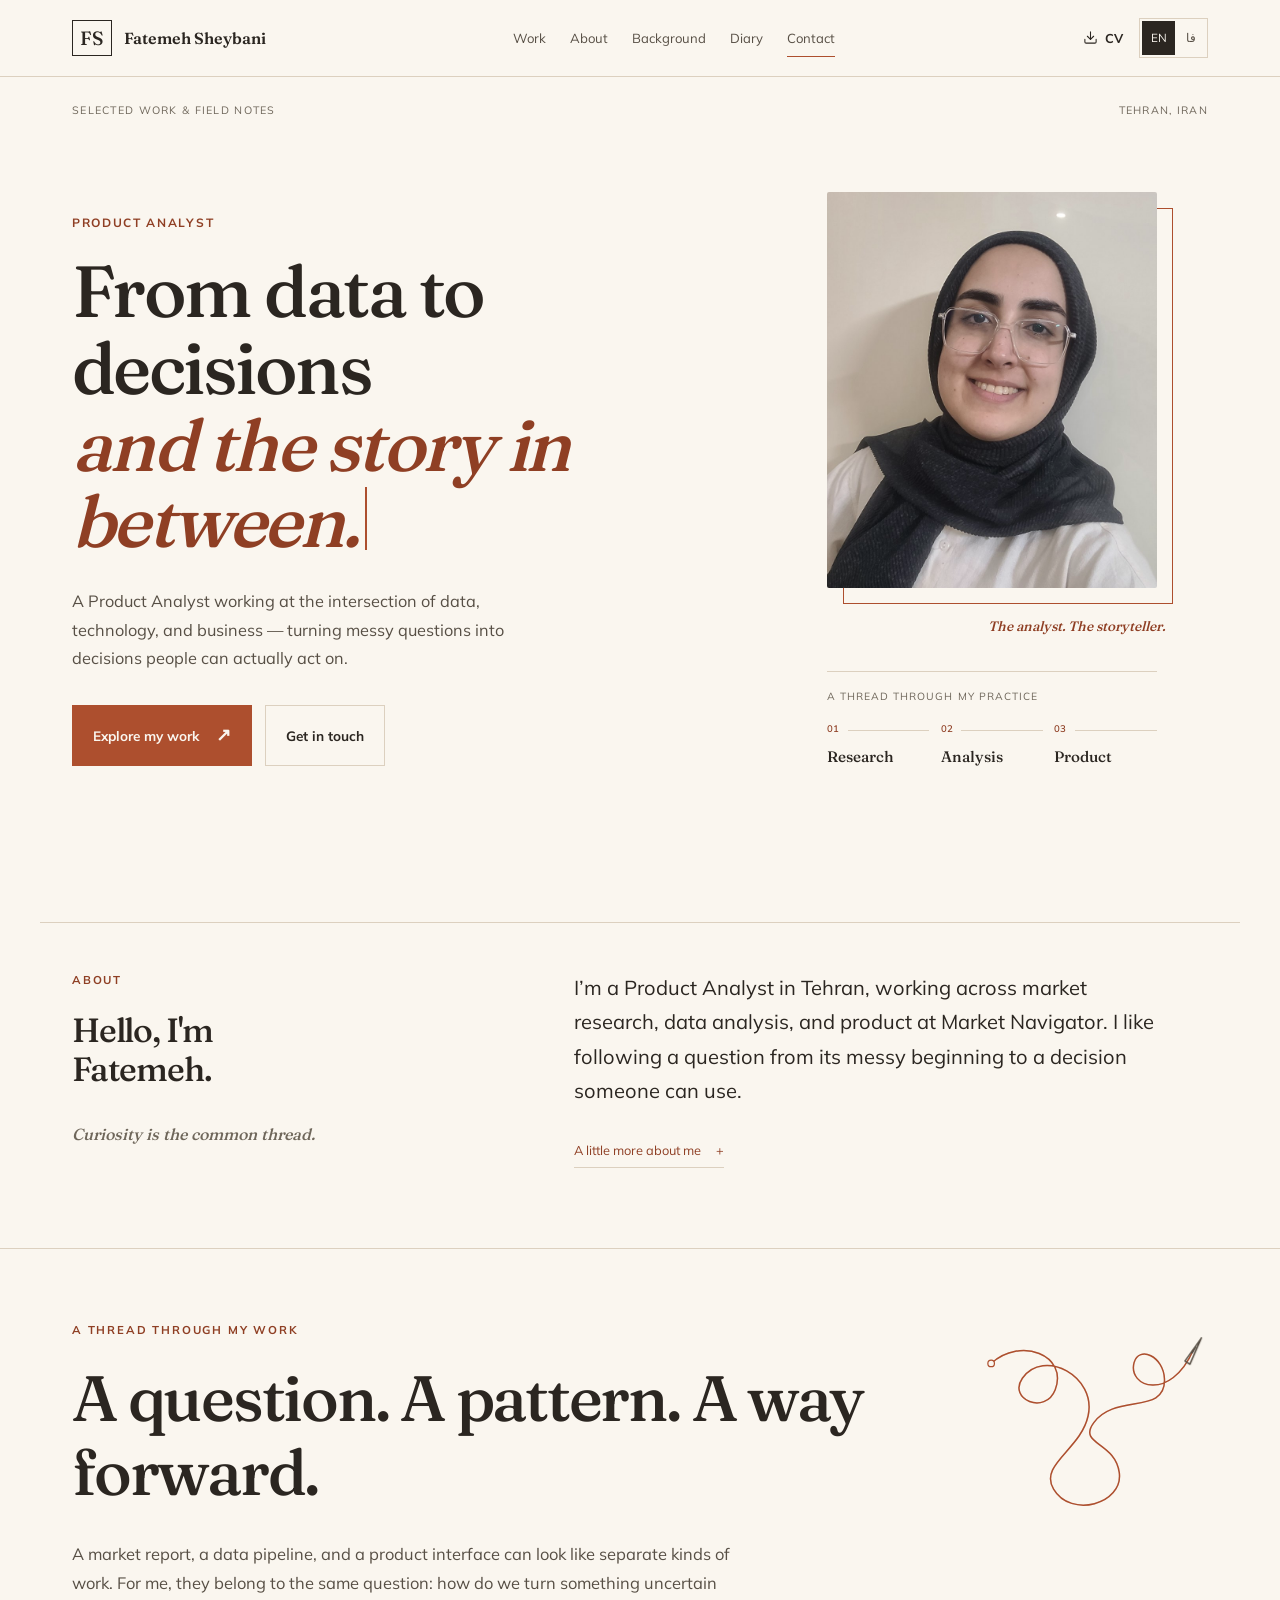
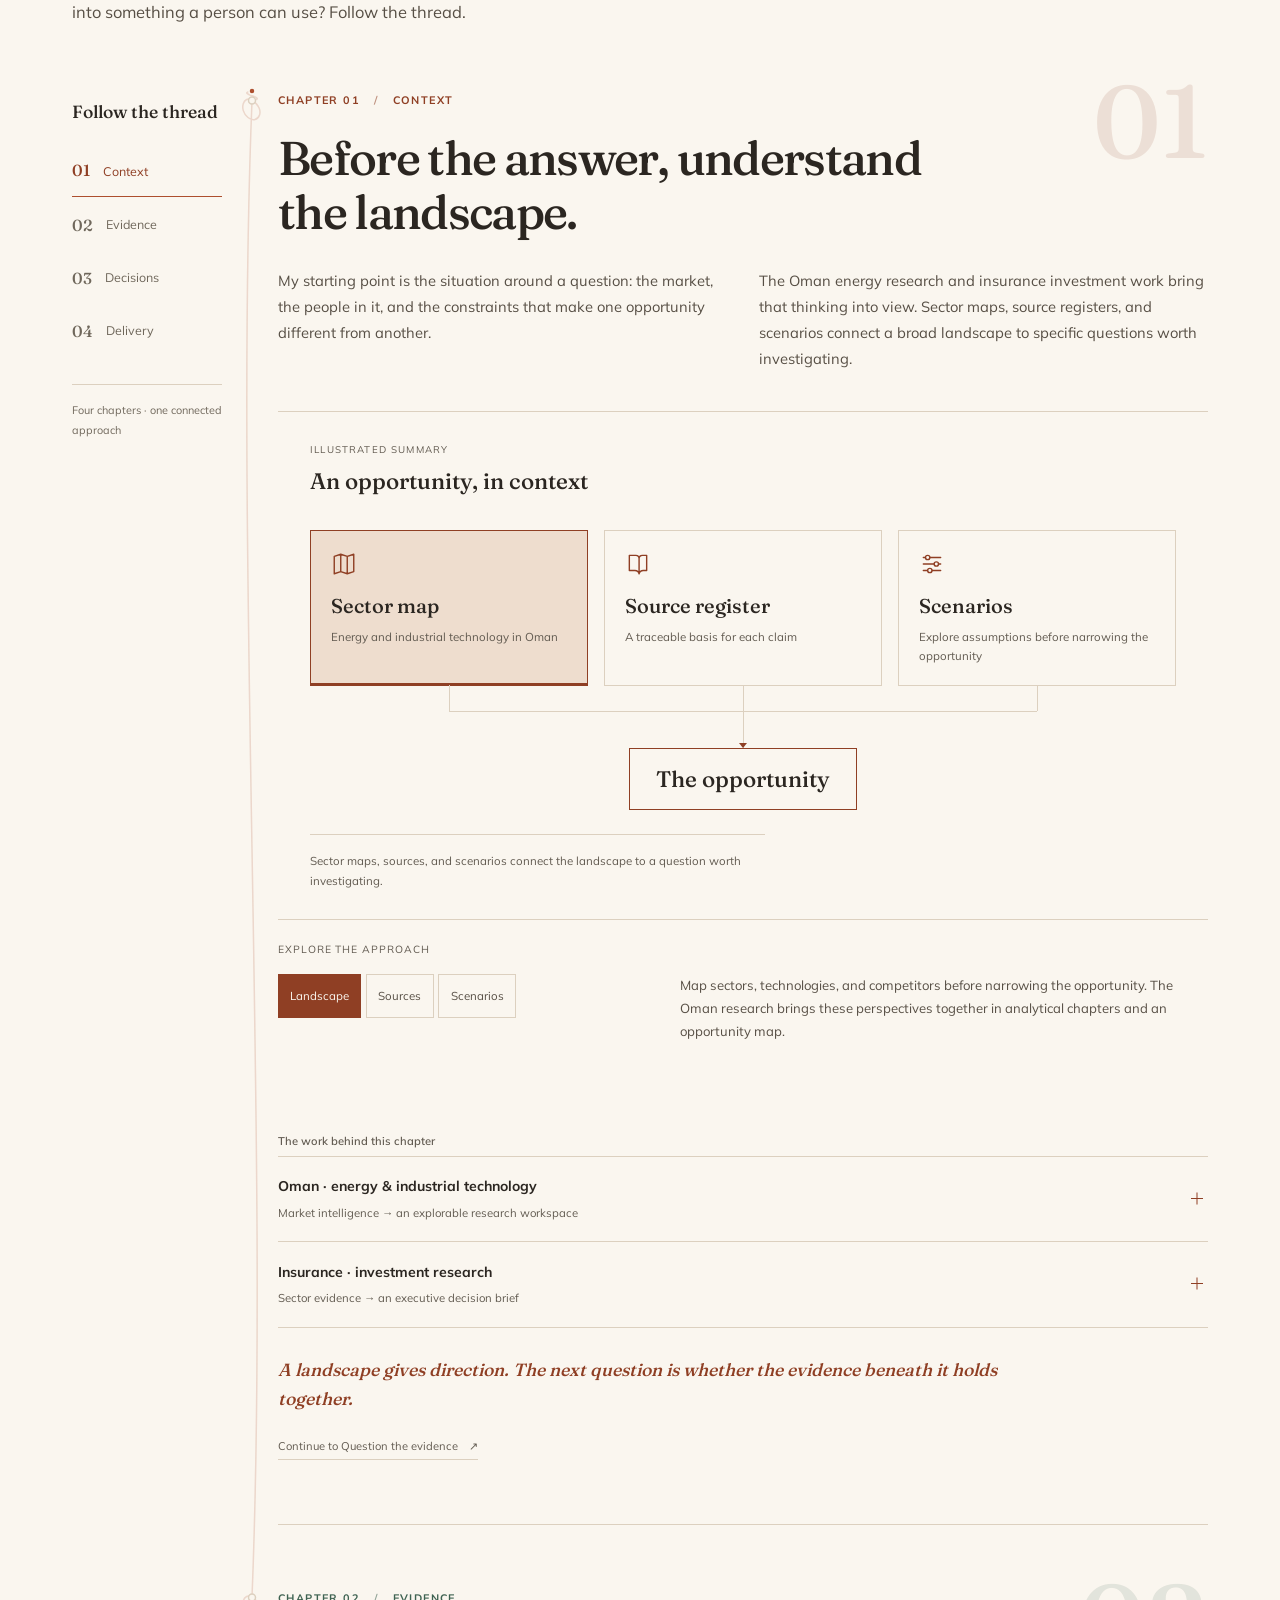
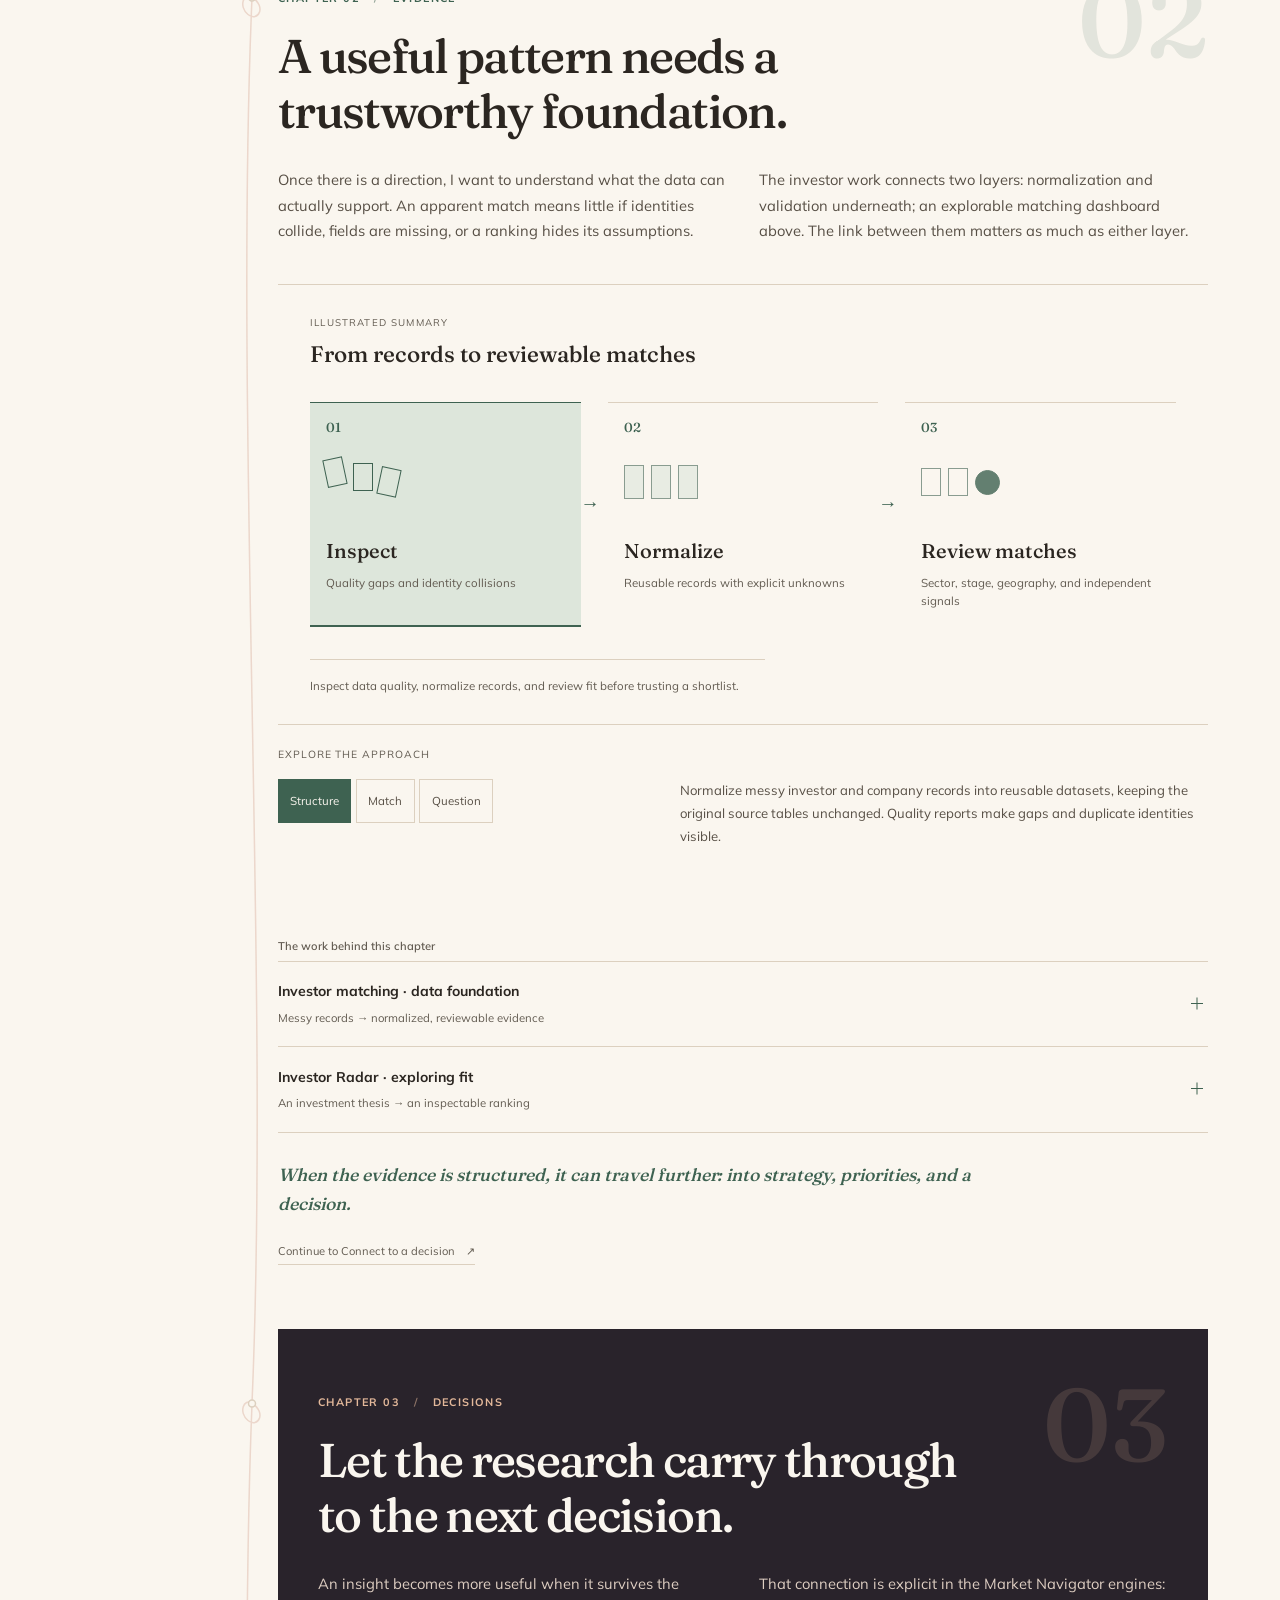
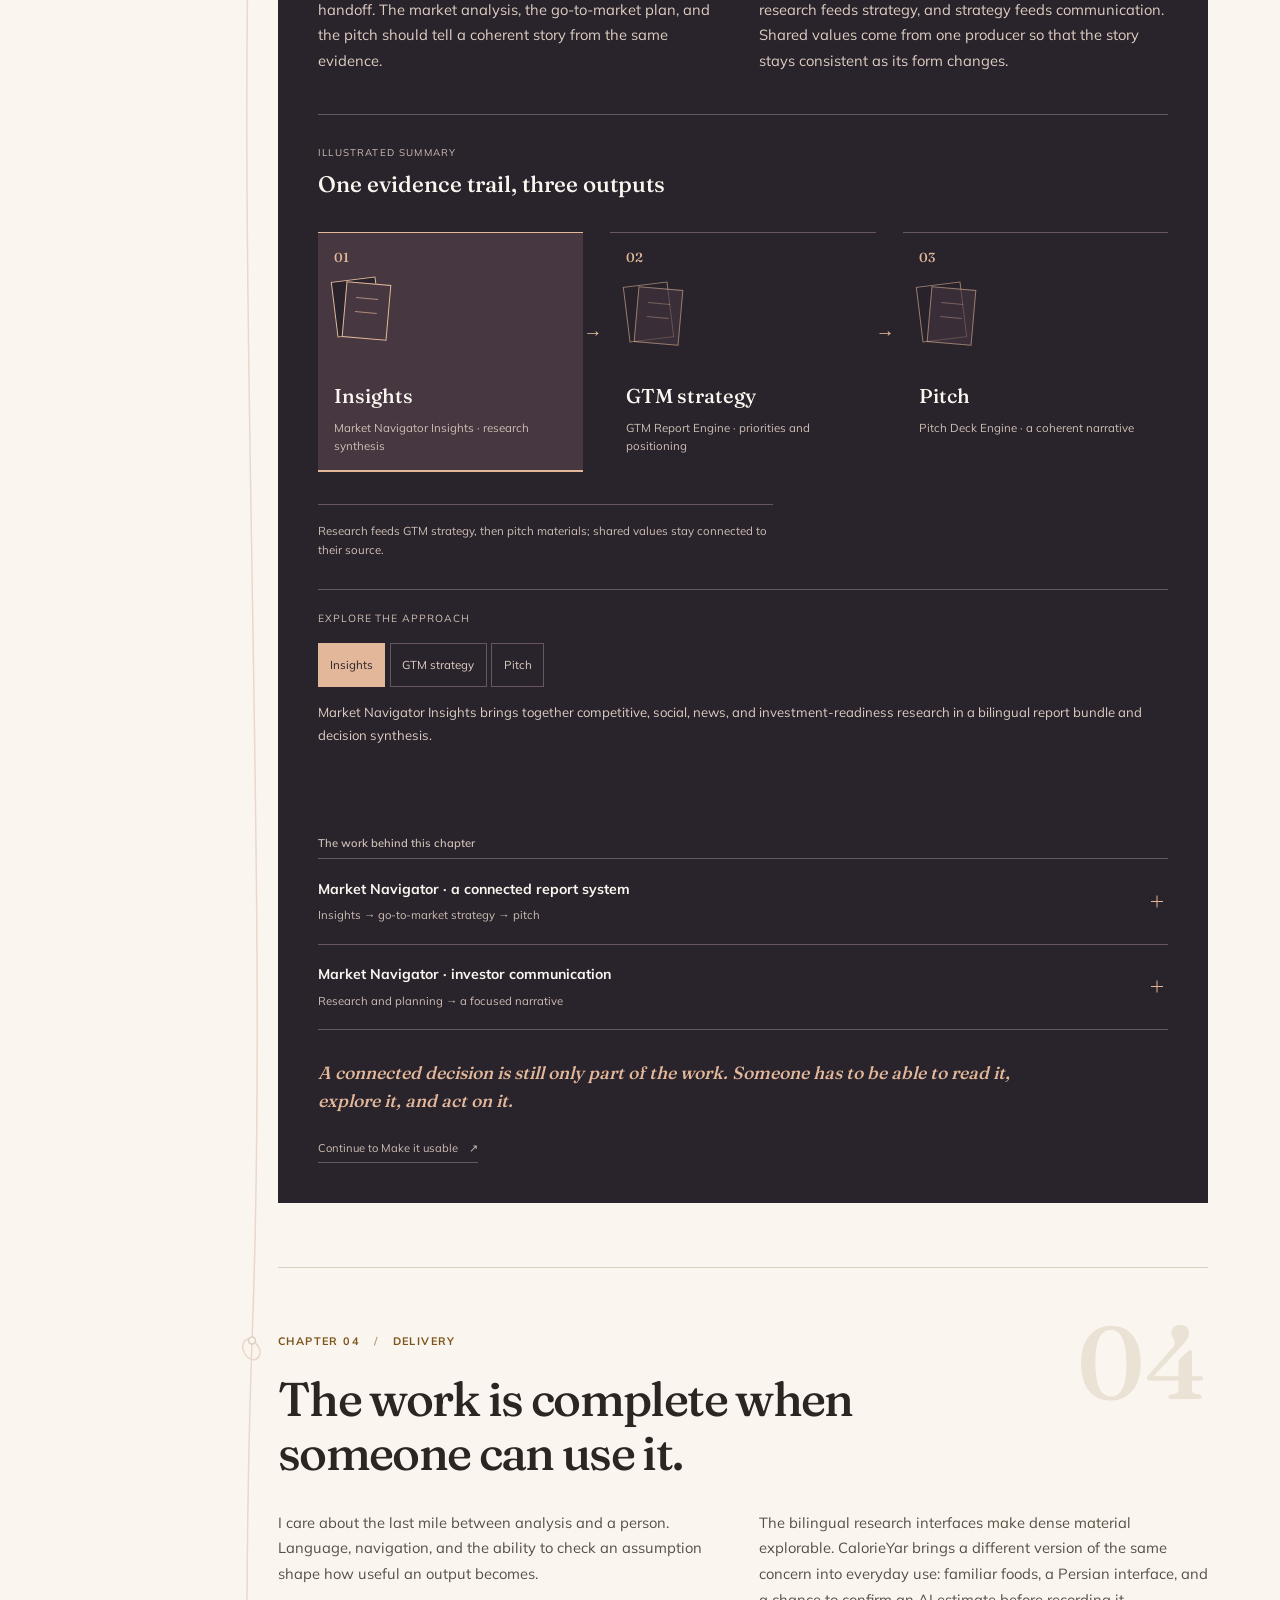
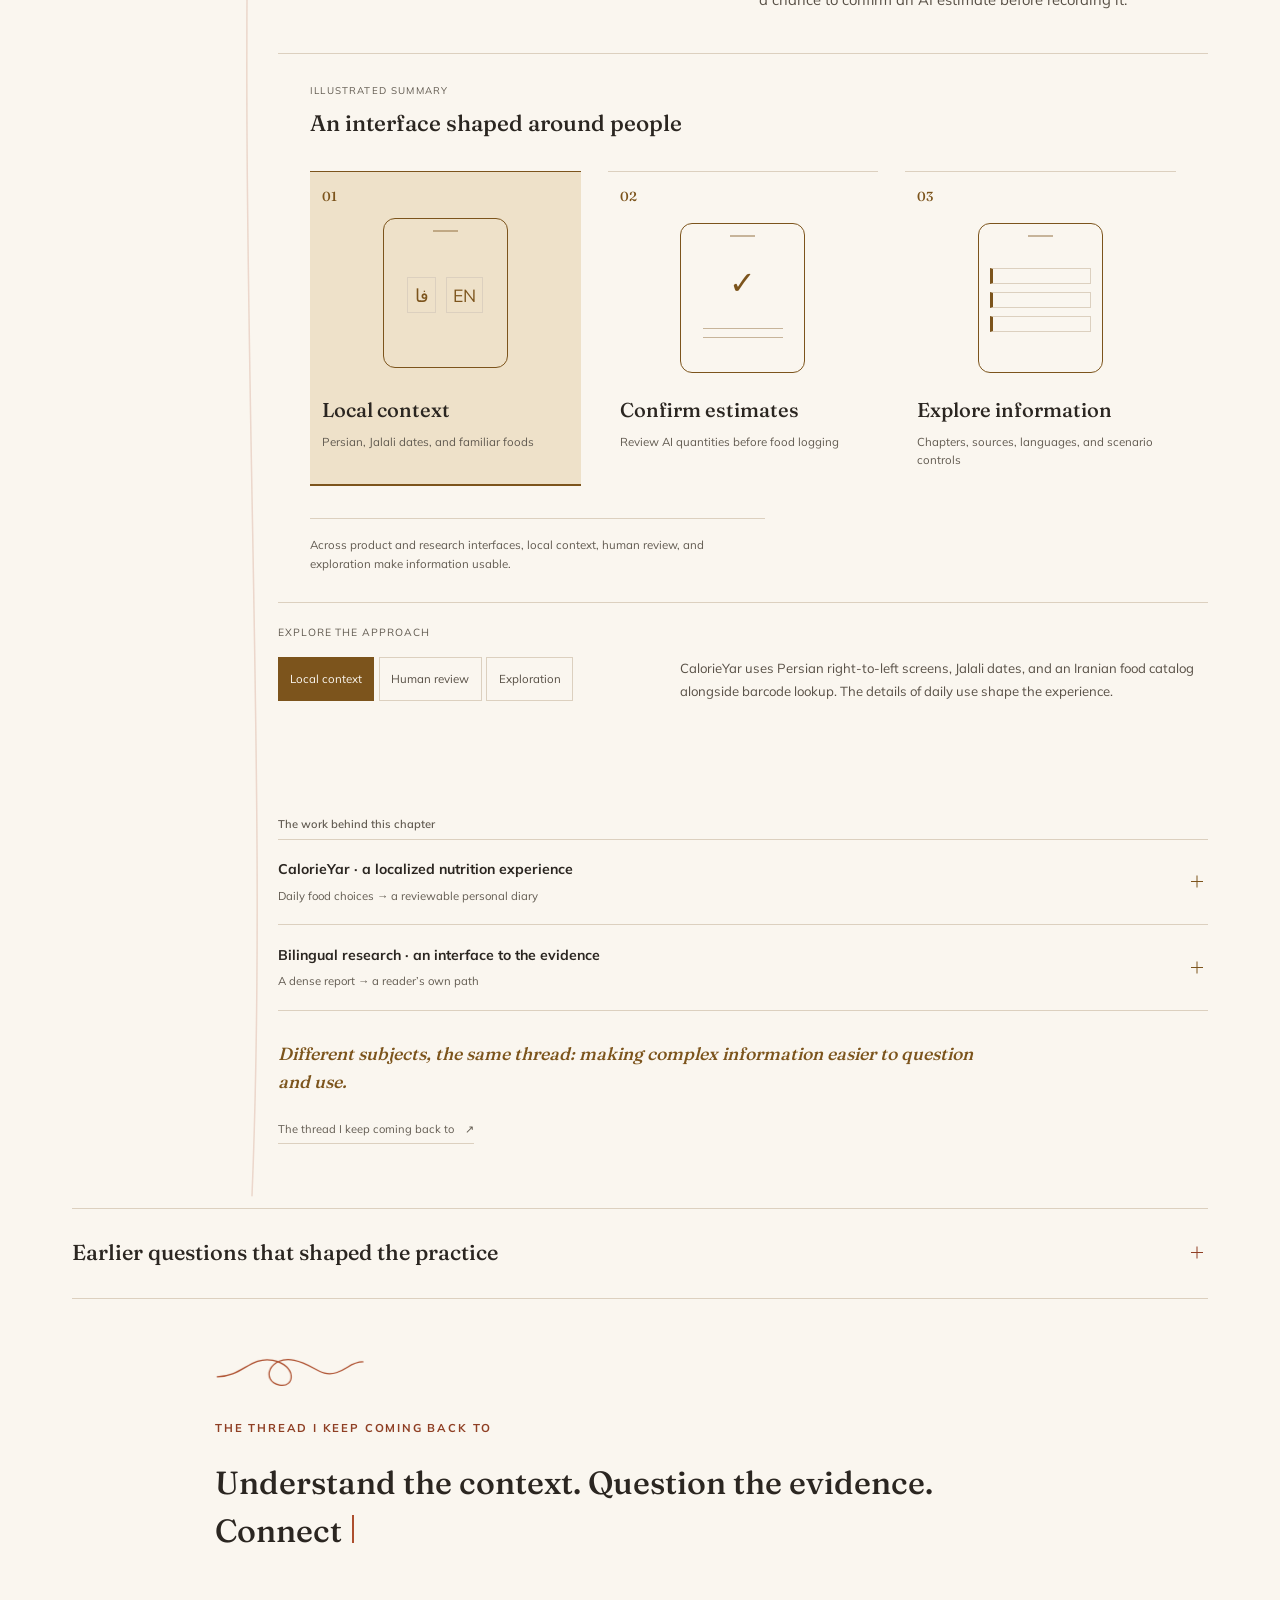
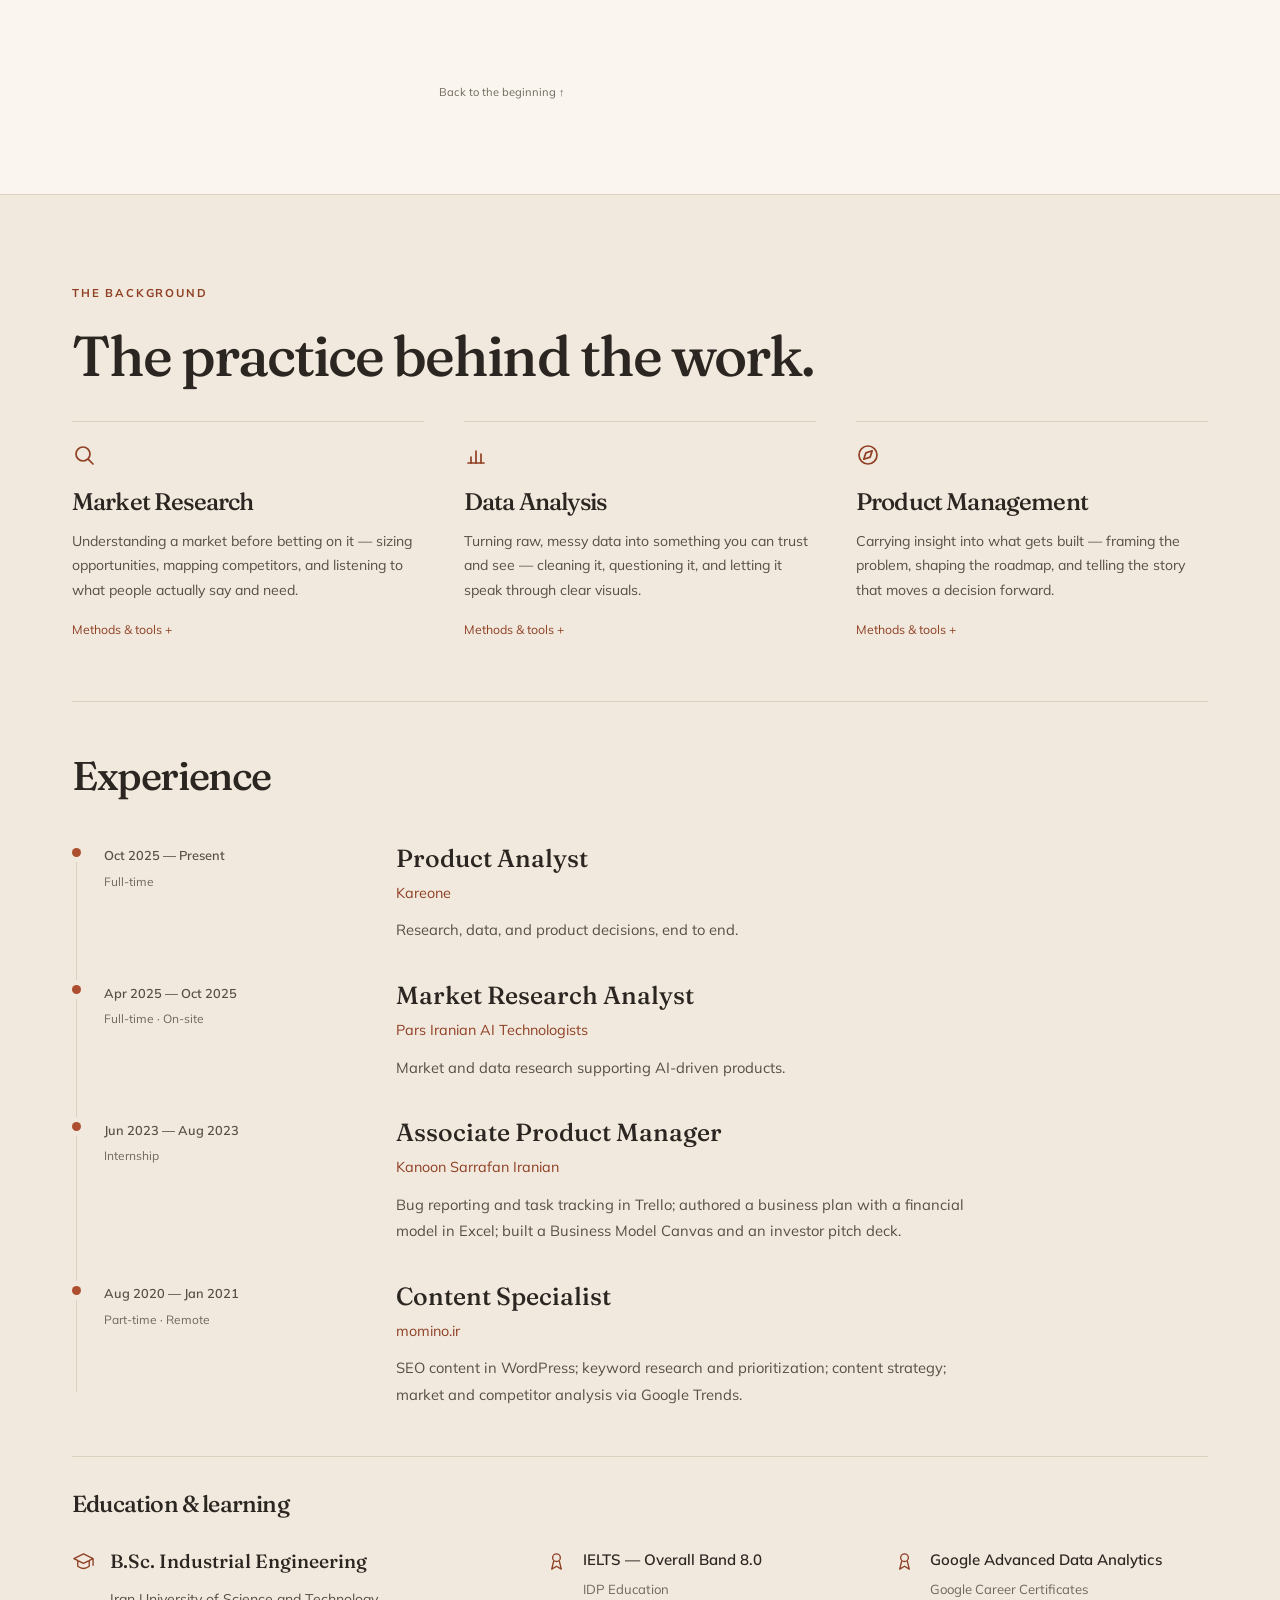
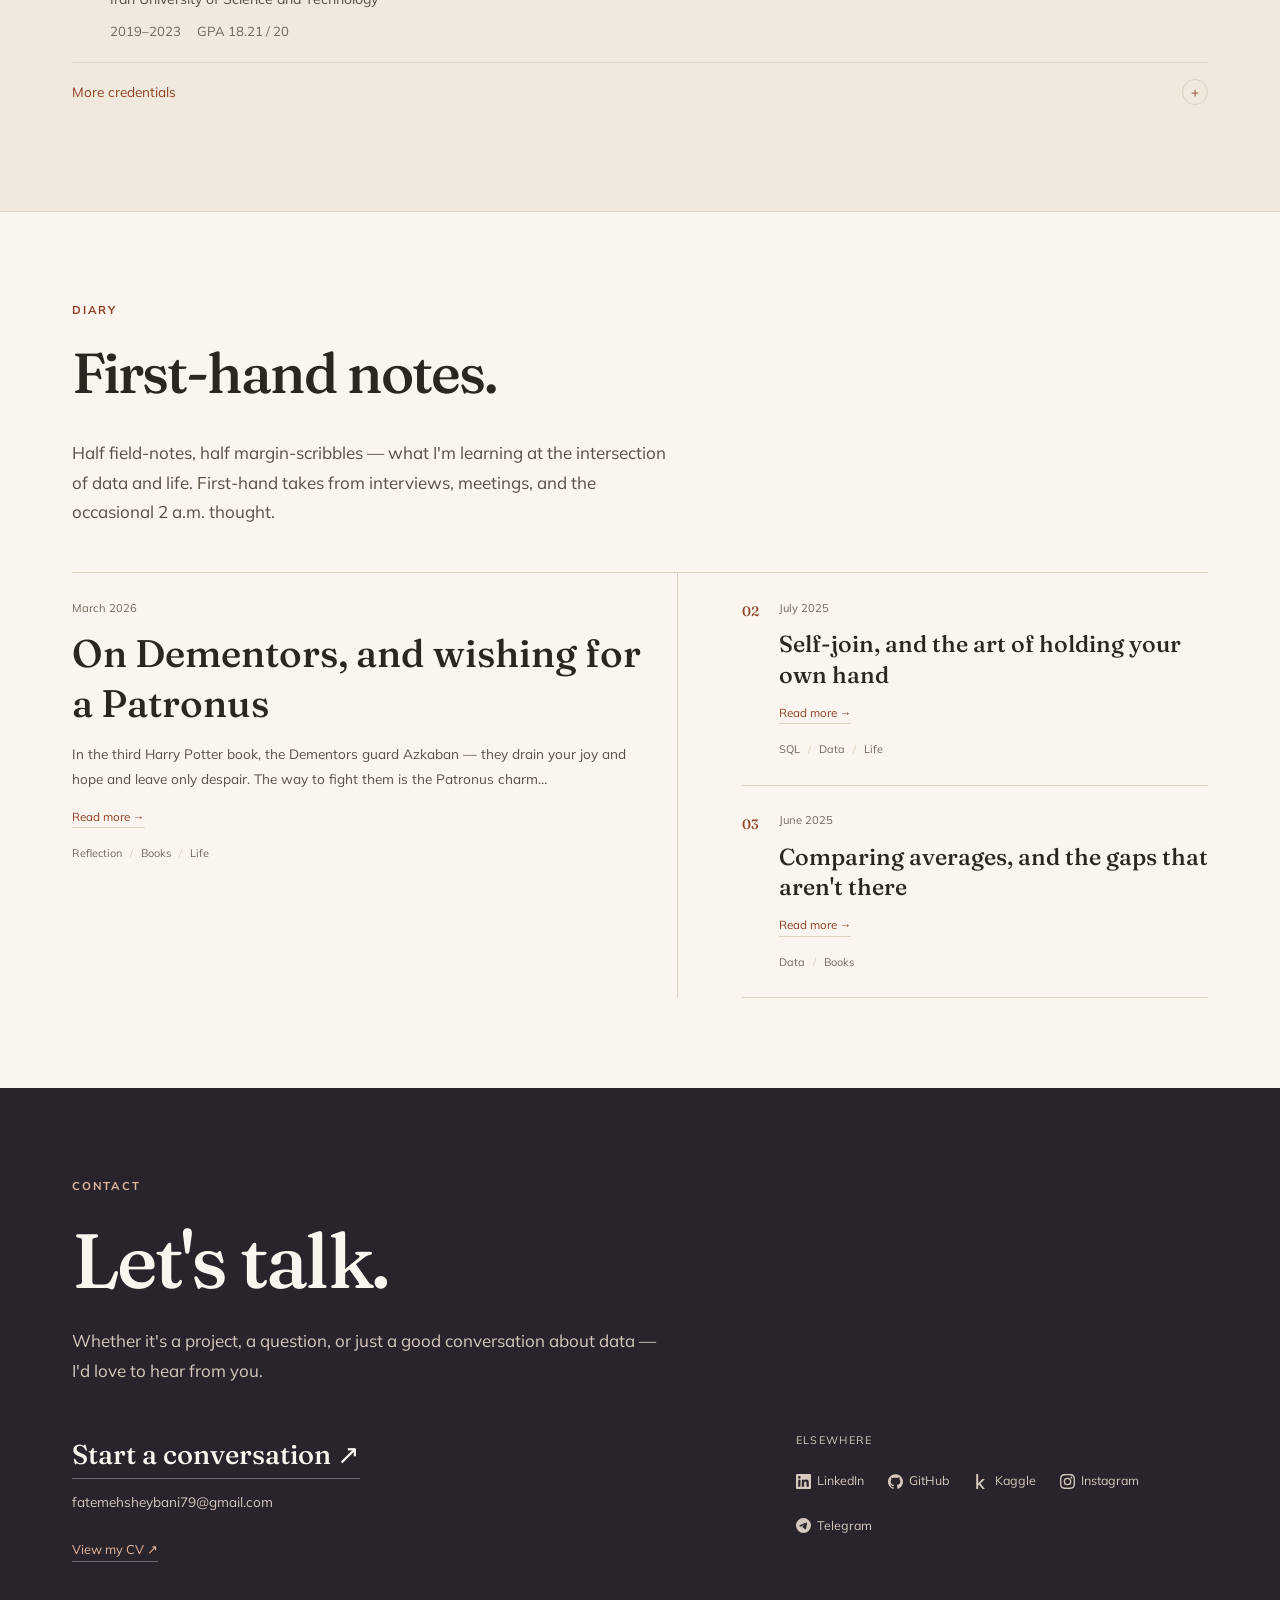
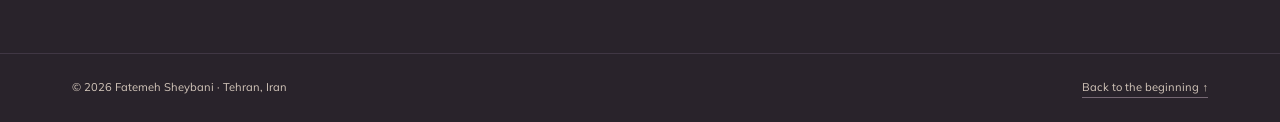
==== commit d28aa4b4: "Connect hero headline with and" ====
--- a/index.html
+++ b/index.html
@@ -53,7 +53,7 @@
       <div class="container hero__inner">
         <div class="hero__text">
           <p class="hero__eyebrow" data-i18n="hero.eyebrow">Product Analyst</p>
-          <h1 class="hero__title" data-i18n="hero.title">From data to decisions — and the story in between.</h1>
+          <h1 class="hero__title" data-i18n="hero.title">From data to decisions<br><em>and the story in between.</em></h1>
           <p class="hero__lead" data-i18n="hero.lead"></p>
           <div class="hero__cta">
             <a href="#projects" class="btn btn--primary" data-i18n="hero.ctaWork">Explore my work</a>
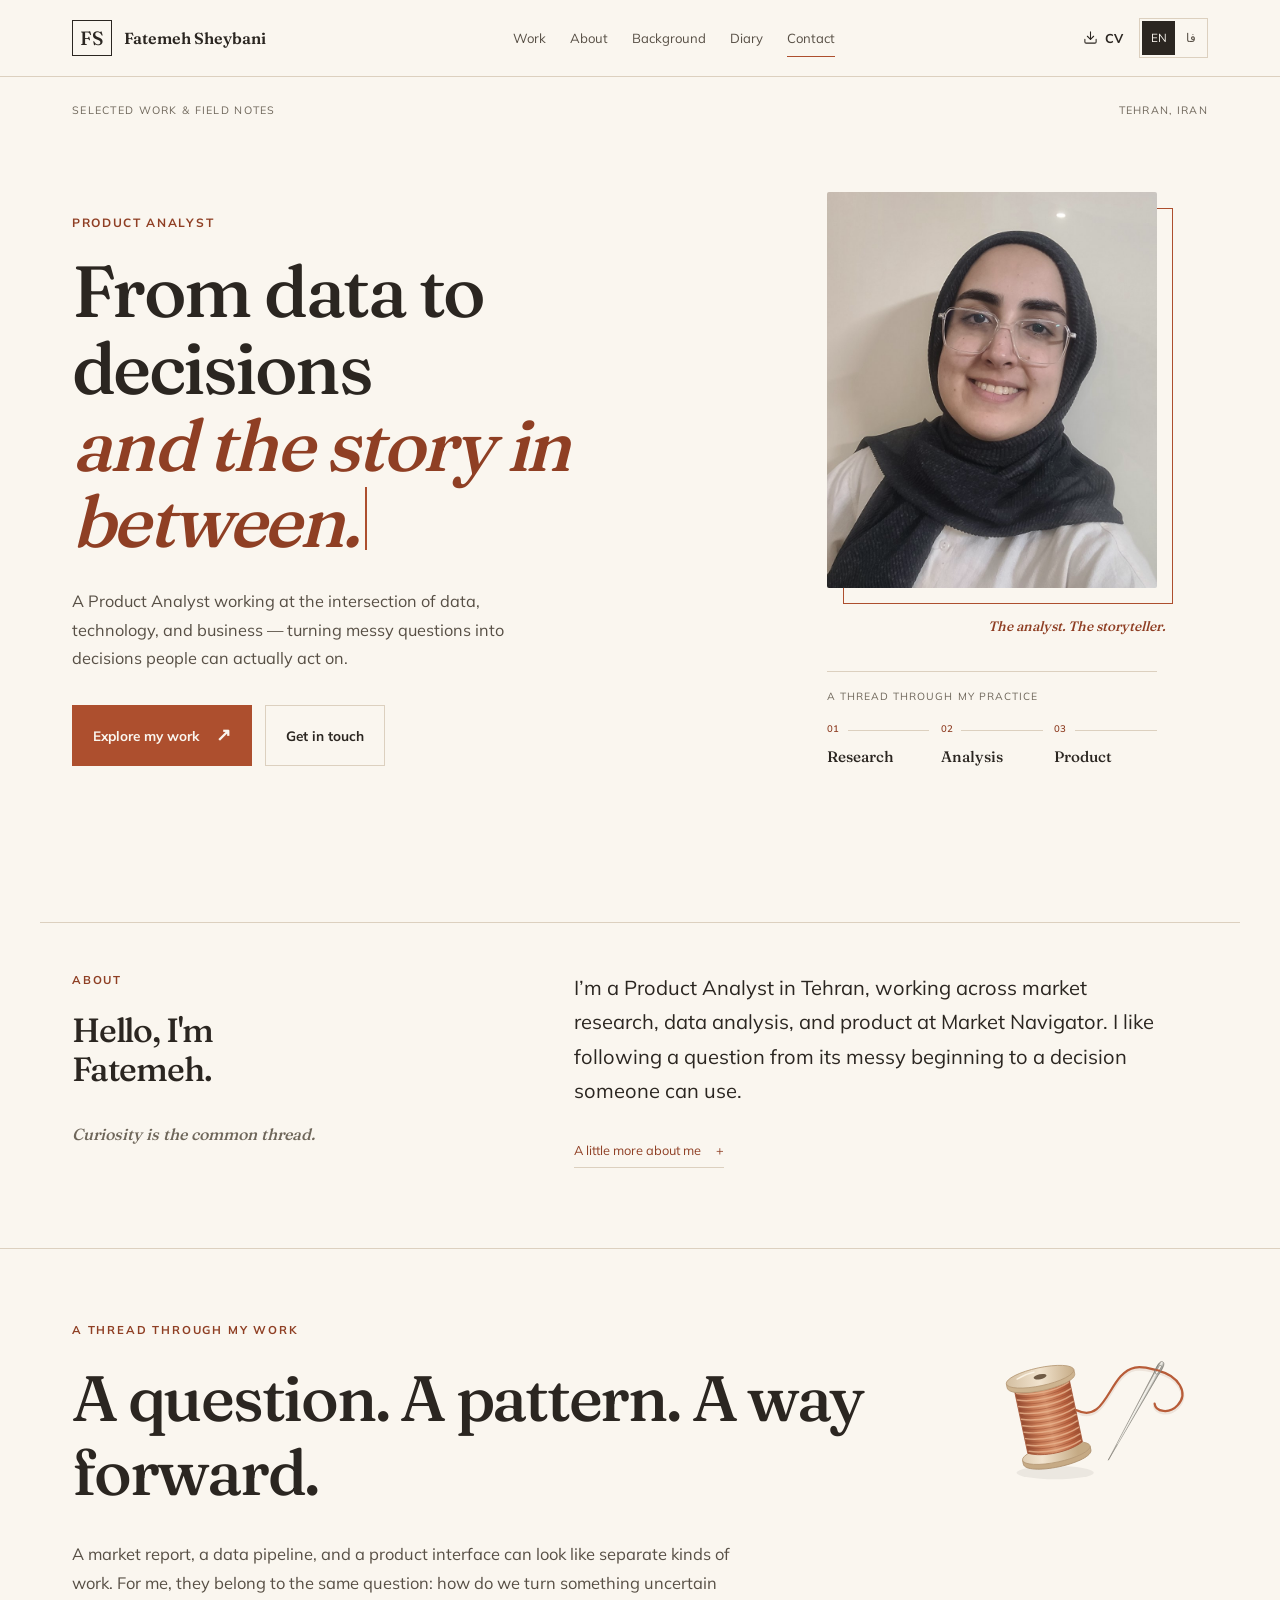
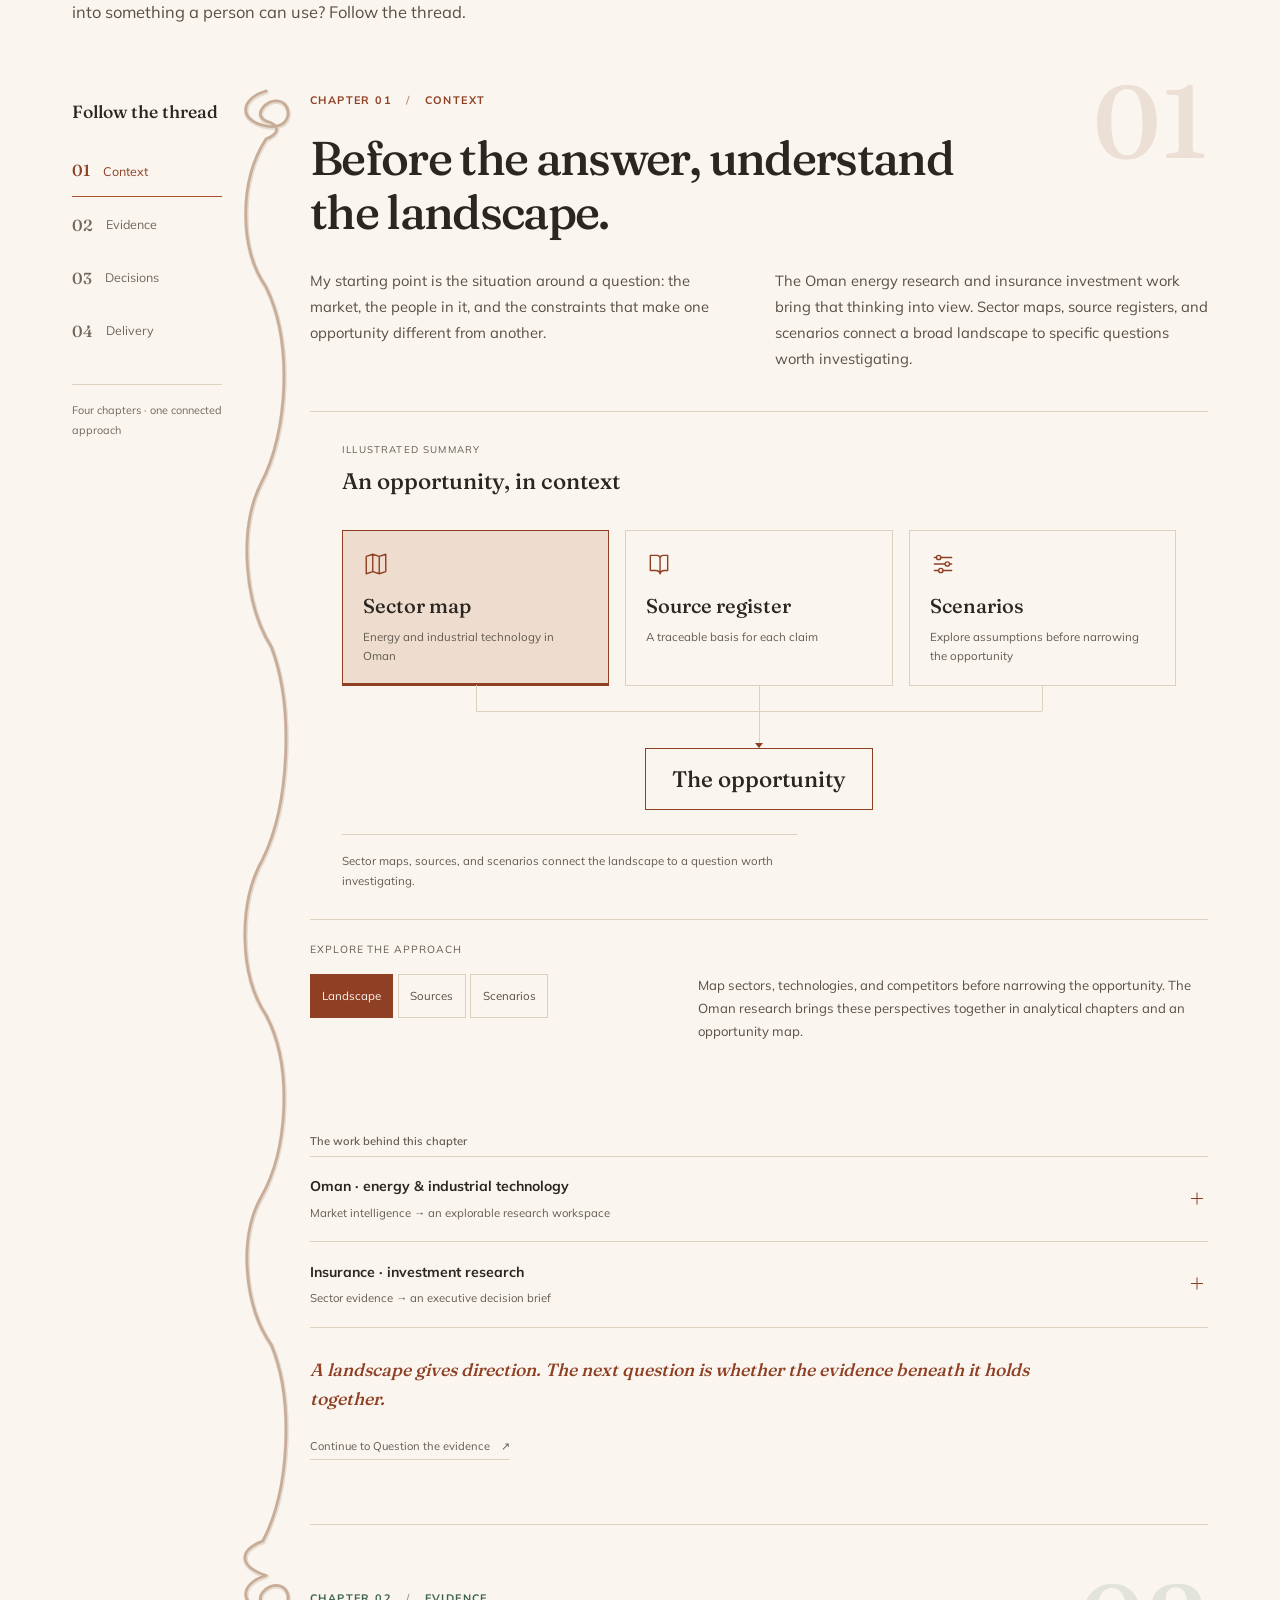
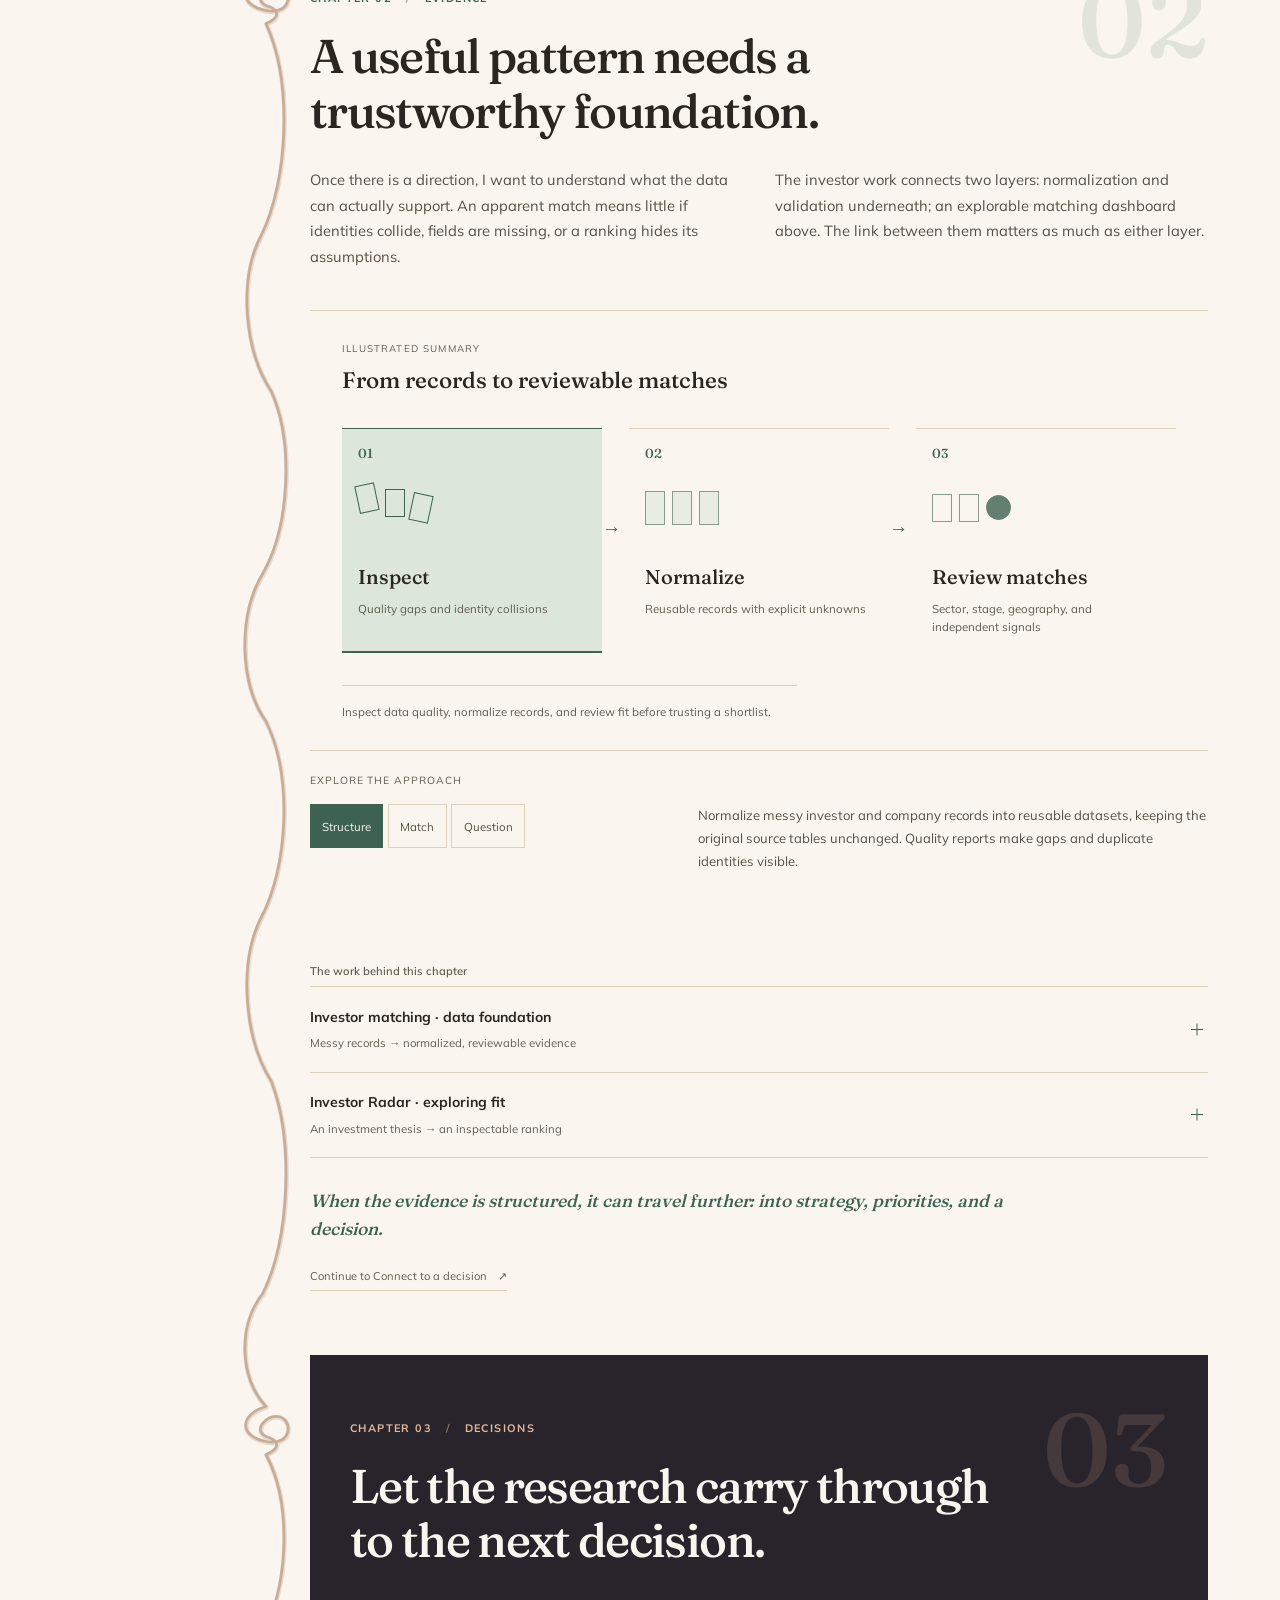
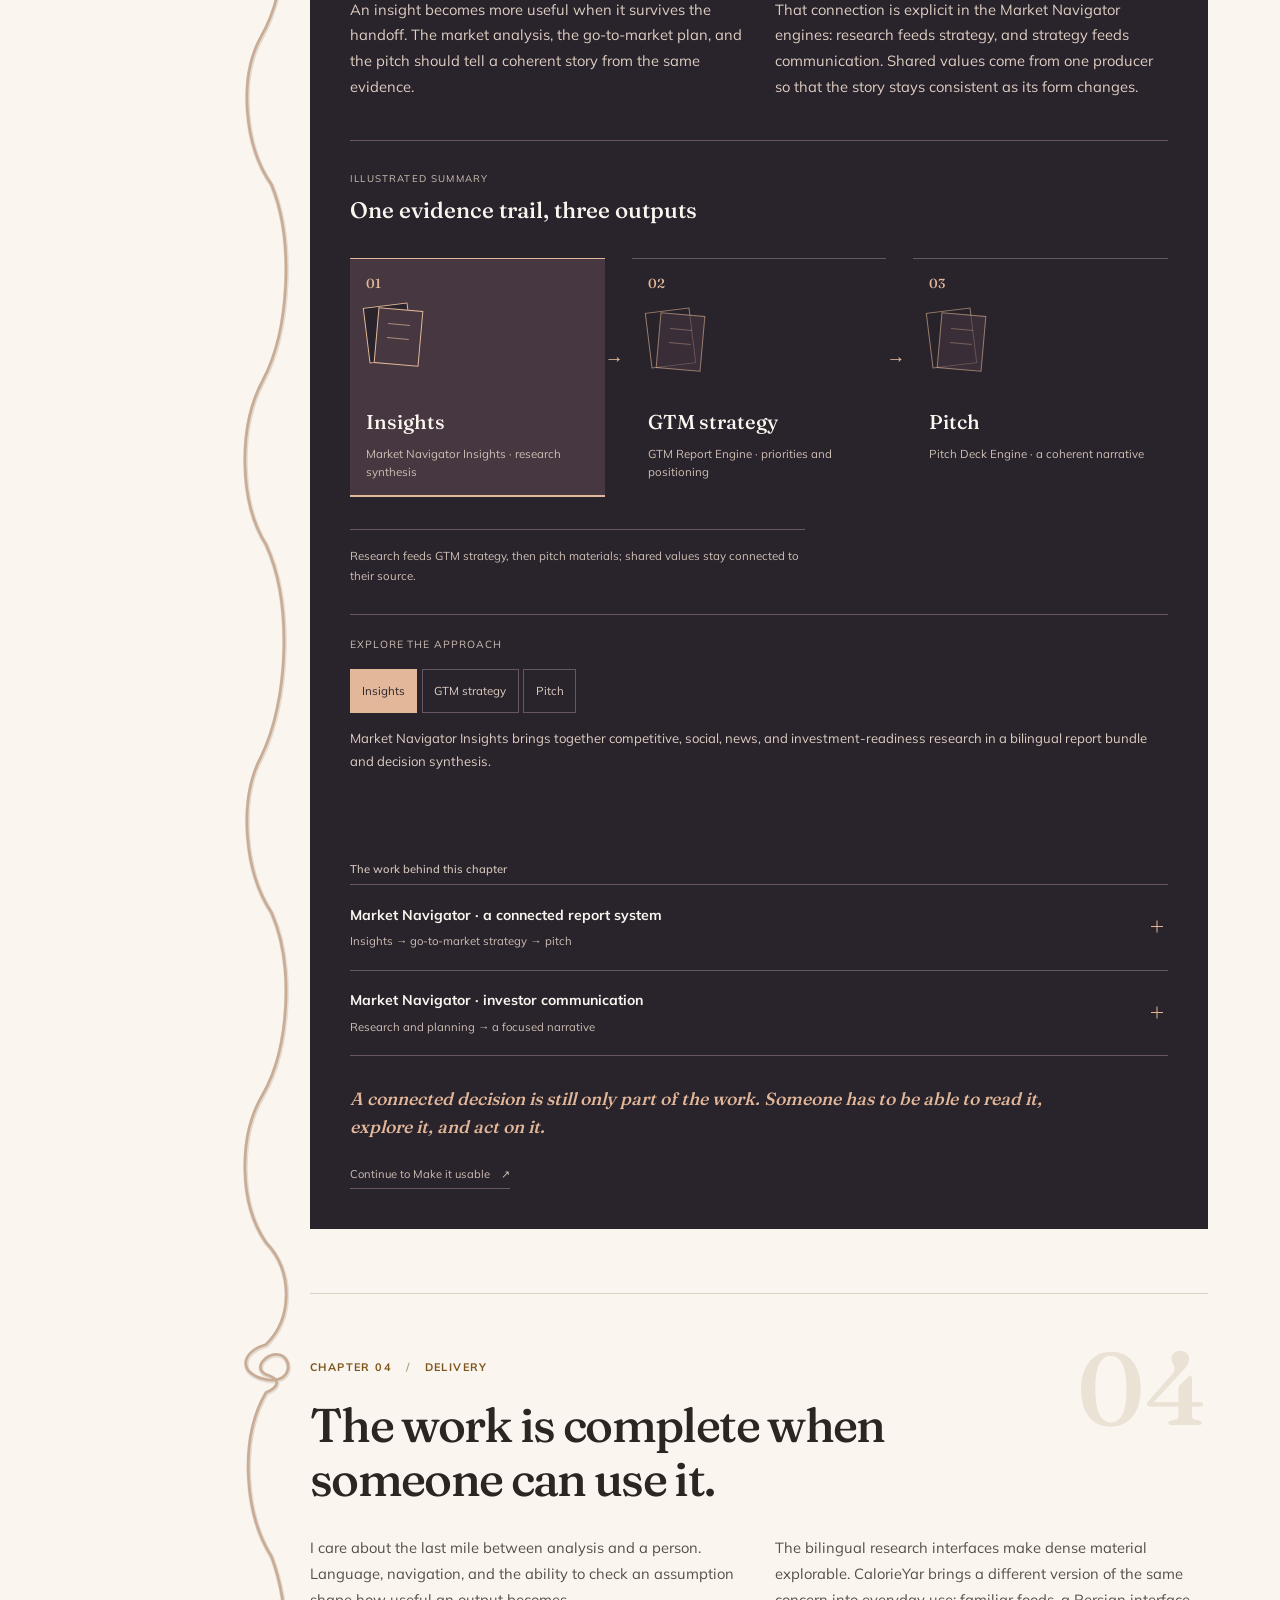
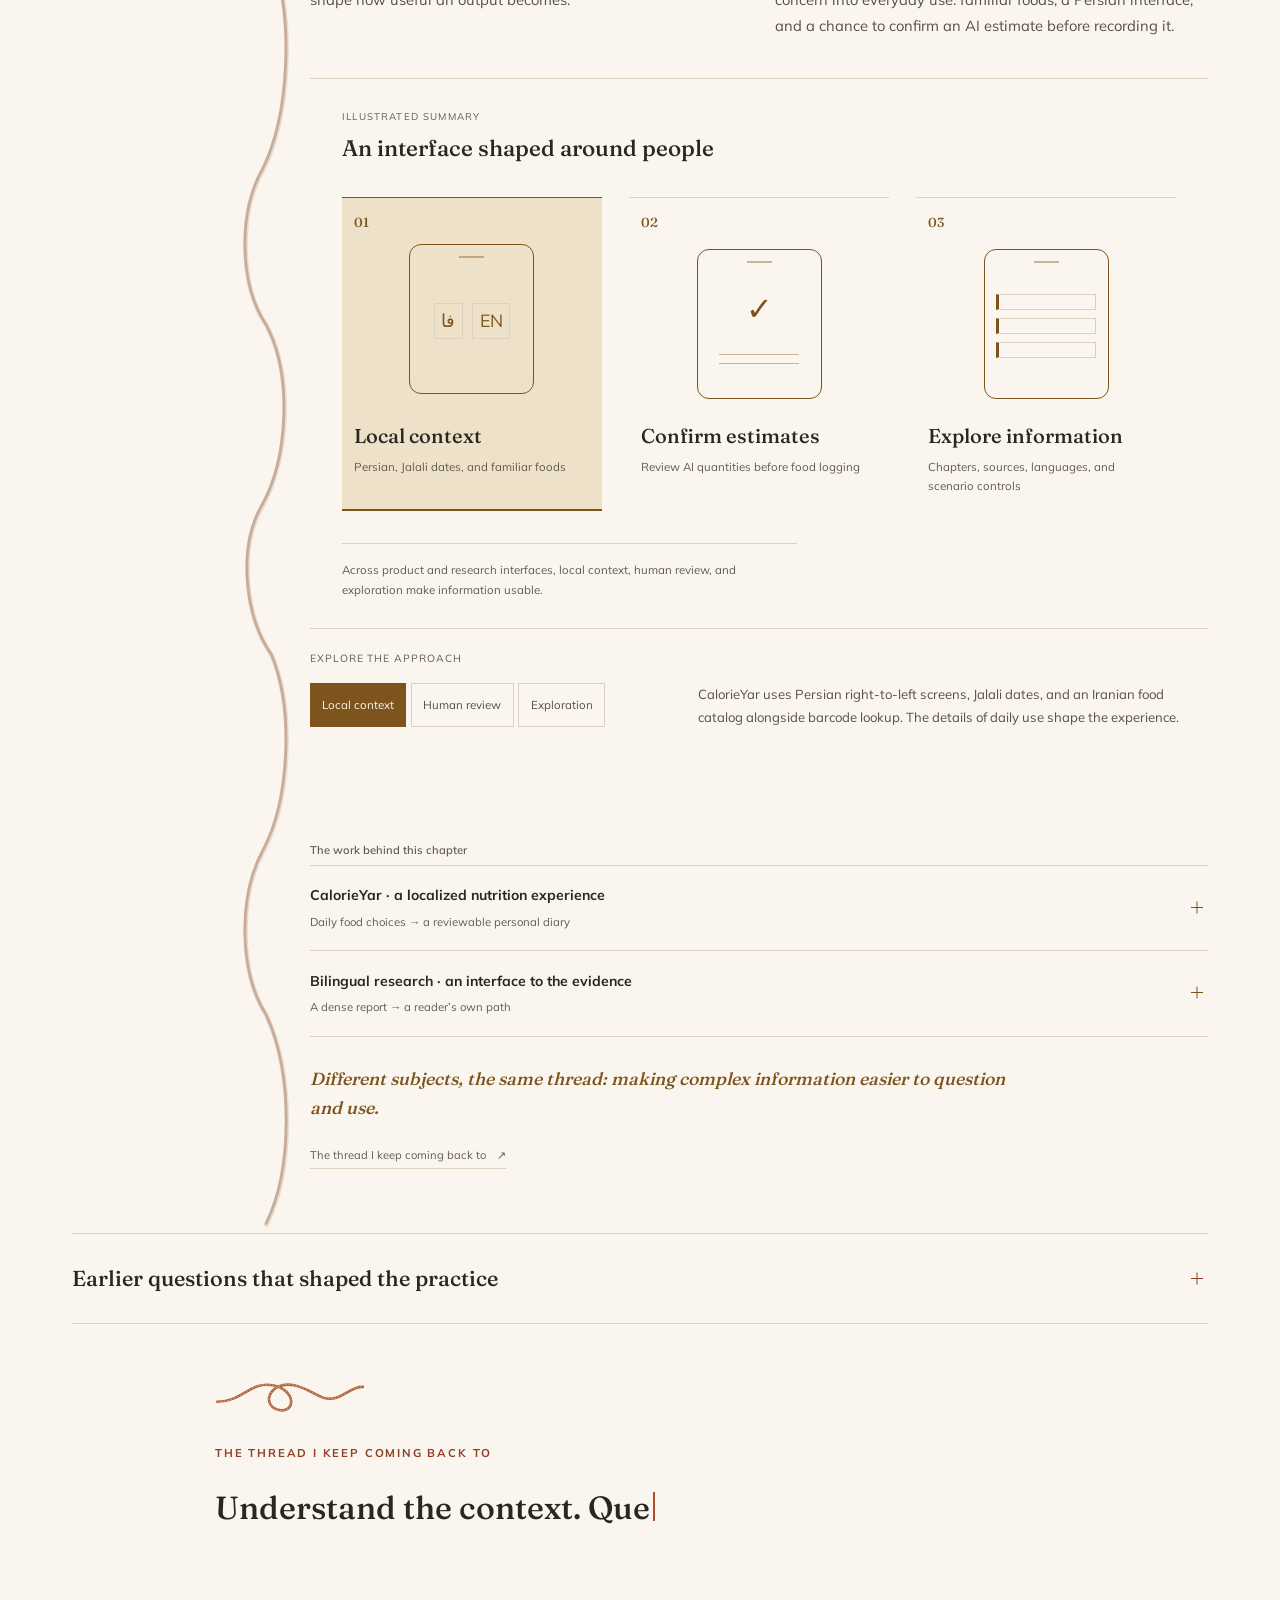
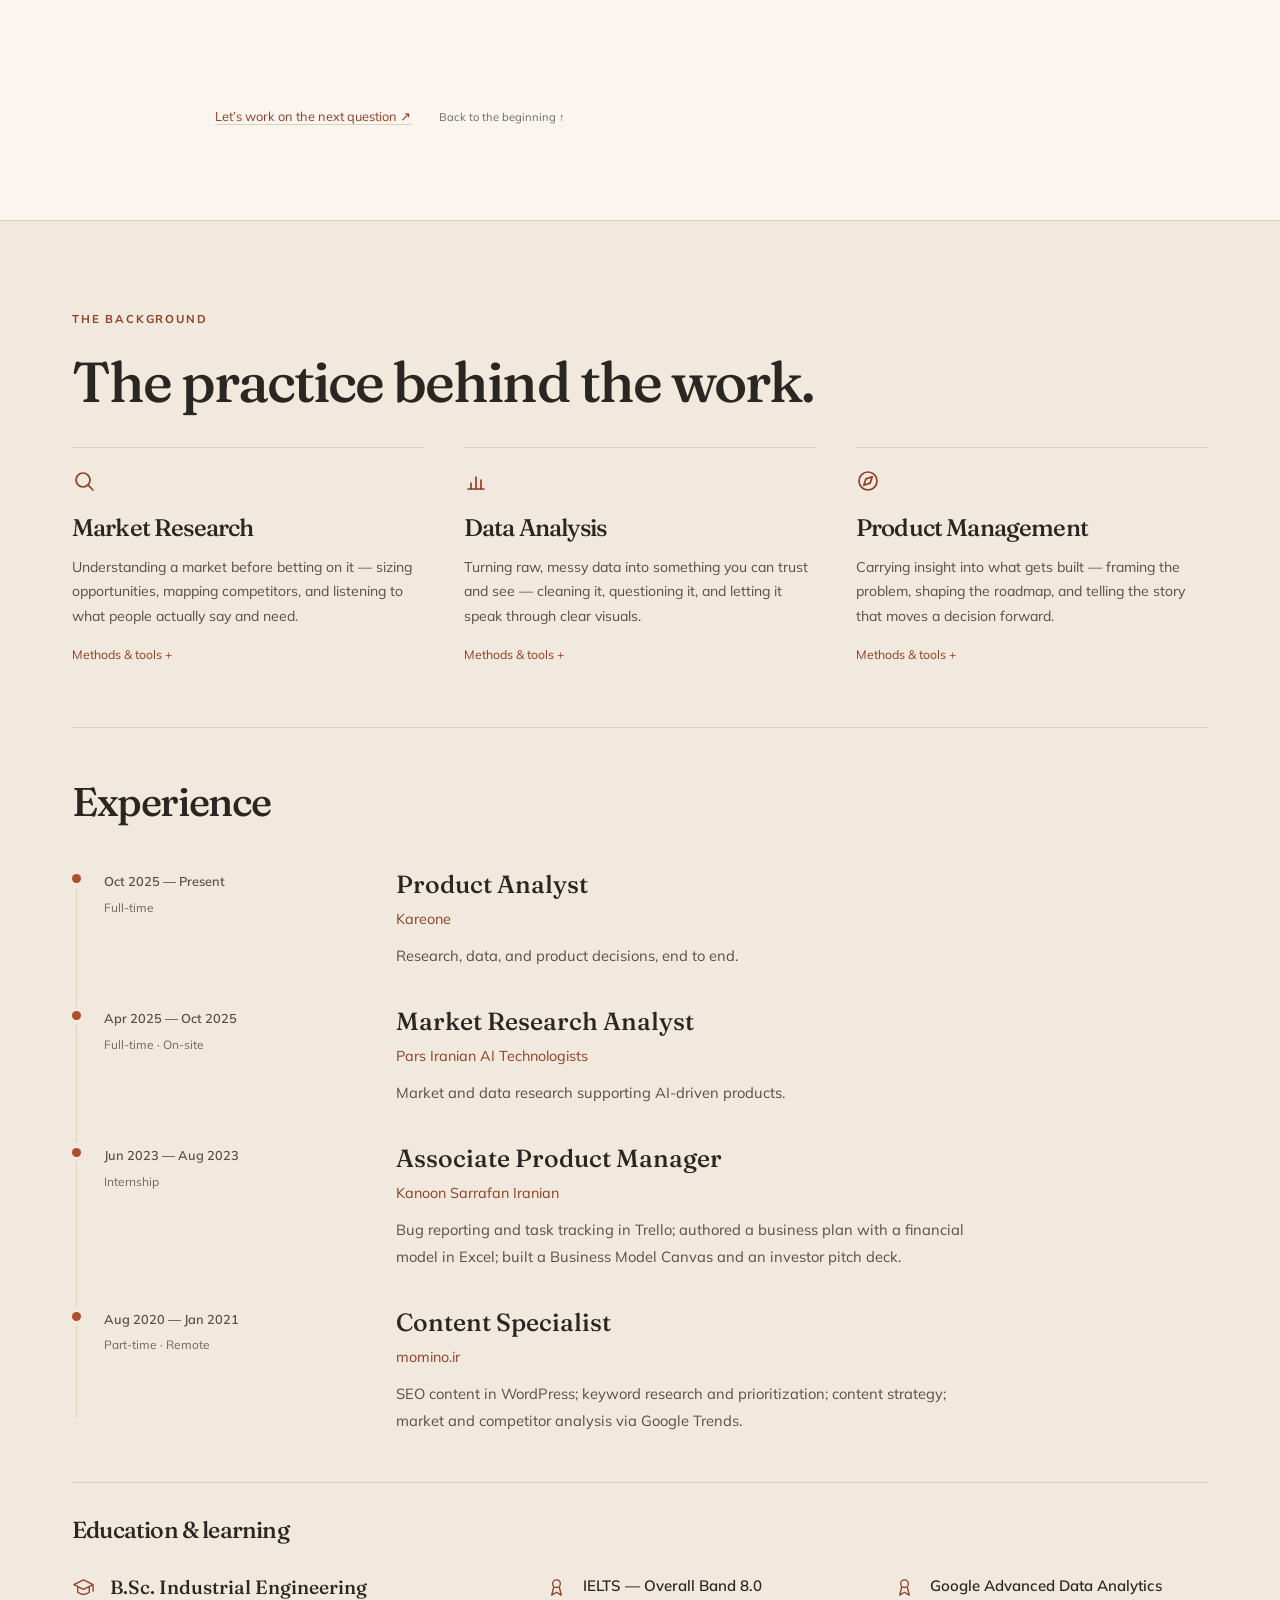
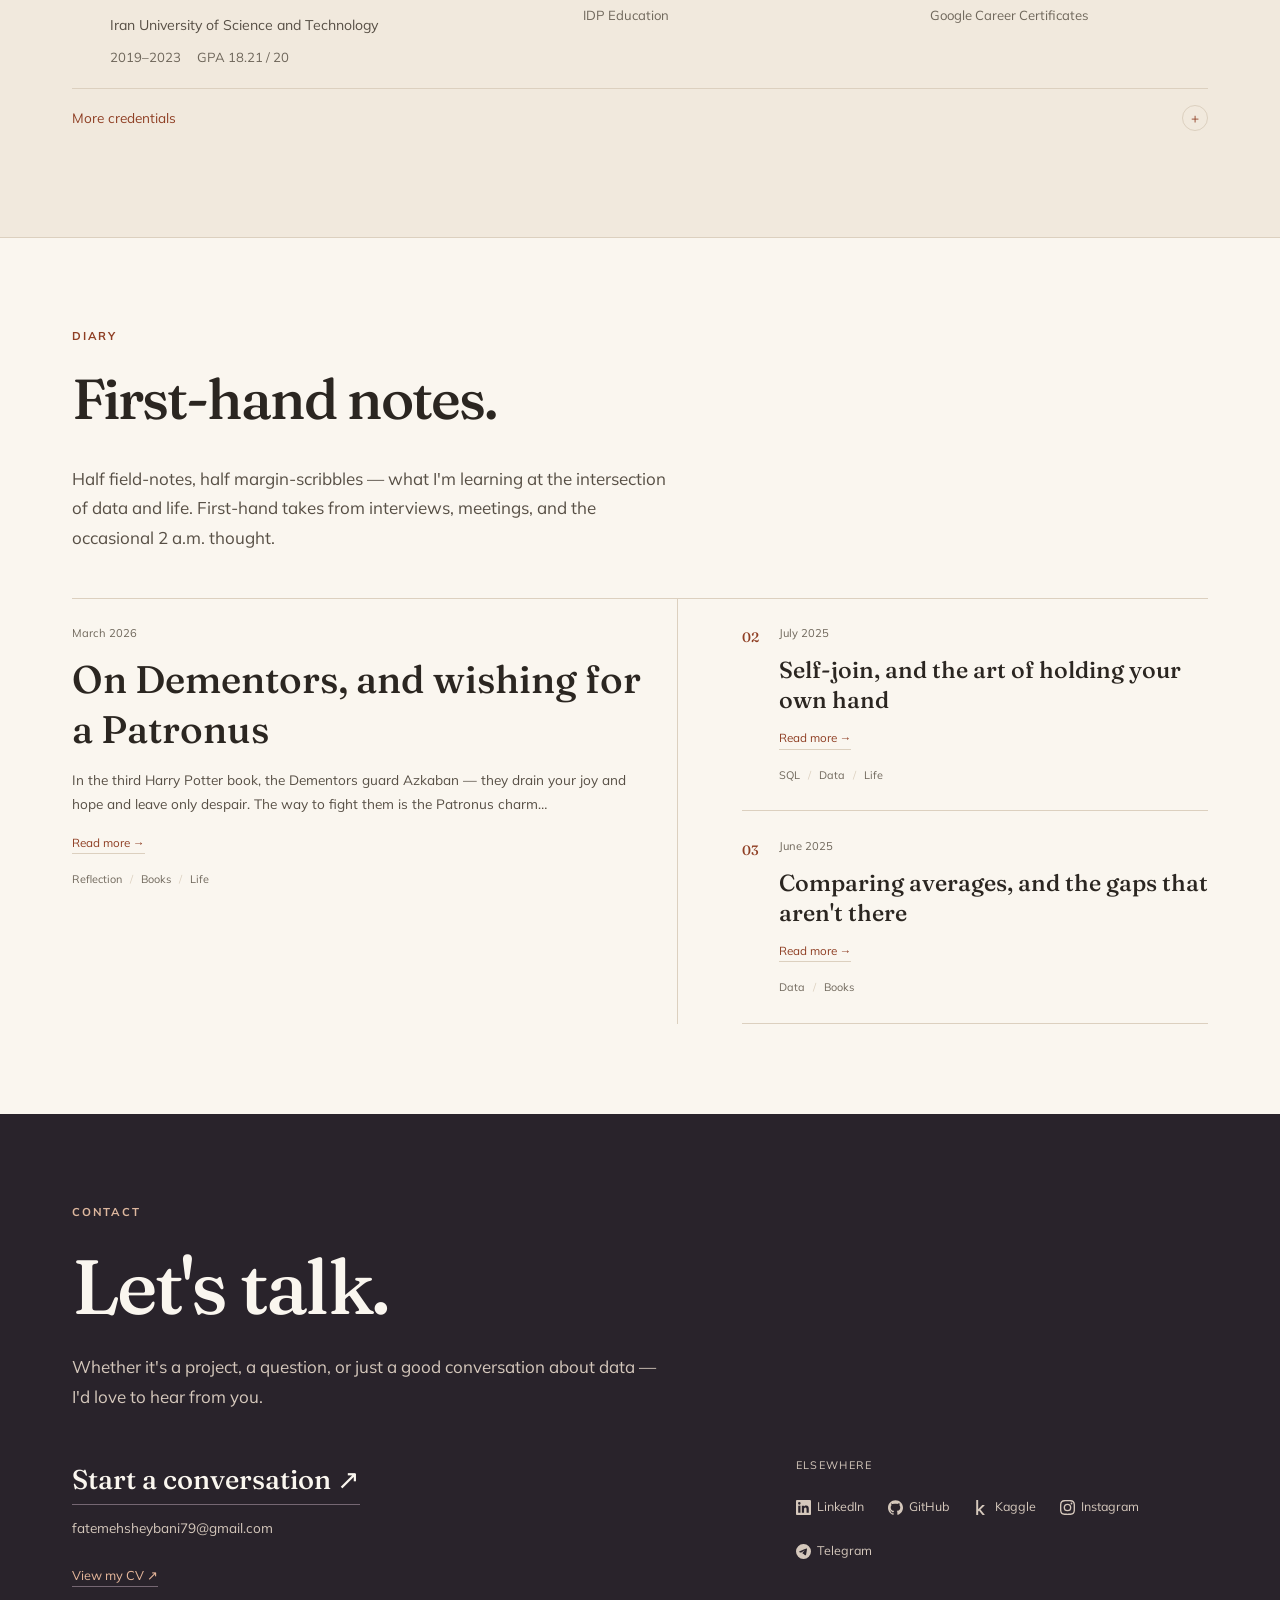
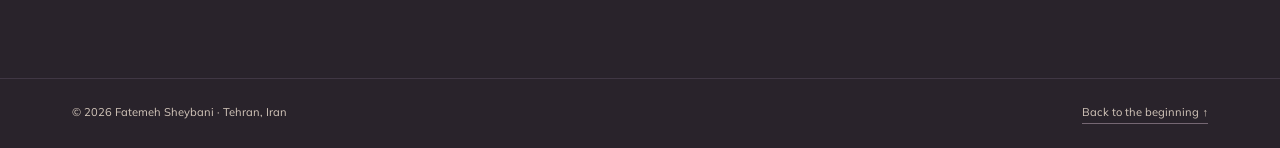
==== commit ef5c9306: "Make the narrative thread look like physical sewing thread" ====
--- a/index.html
+++ b/index.html
@@ -100,10 +100,41 @@
             <h2 class="section__title work-story__title" id="workStoryTitle" data-i18n="projects.title" data-phrase-reveal>A question. A pattern. A way forward.</h2>
           </div>
           <svg class="thread-sketch" viewBox="0 0 280 240" fill="none" aria-hidden="true" focusable="false">
-            <path class="thread-sketch__guide" d="M16 48C52 15 110 38 94 80C82 111 36 92 54 66C80 29 145 64 134 112C125 153 74 171 92 201C113 237 177 219 172 181C167 143 121 147 141 120C167 84 229 111 227 67C226 39 196 26 190 47C182 77 234 95 262 32"/>
-            <path class="thread-sketch__ink" pathLength="1" d="M16 48C52 15 110 38 94 80C82 111 36 92 54 66C80 29 145 64 134 112C125 153 74 171 92 201C113 237 177 219 172 181C167 143 121 147 141 120C167 84 229 111 227 67C226 39 196 26 190 47C182 77 234 95 262 32"/>
-            <circle class="thread-sketch__start" cx="16" cy="48" r="4"/>
-            <path class="thread-sketch__needle" d="m252 45 20-28-14 32-6-4Zm9-10 4-7"/>
+            <defs>
+              <linearGradient id="intro-thread-fiber" x1="52" y1="110" x2="122" y2="110" gradientUnits="userSpaceOnUse">
+                <stop stop-color="#93492F"/><stop offset=".27" stop-color="#C77A55"/><stop offset=".5" stop-color="#D8956F"/><stop offset=".82" stop-color="#B96340"/><stop offset="1" stop-color="#9C4D30"/>
+              </linearGradient>
+              <linearGradient id="intro-thread-wood" x1="46" y1="60" x2="129" y2="75" gradientUnits="userSpaceOnUse">
+                <stop stop-color="#D4BFA1"/><stop offset=".48" stop-color="#F1E3CE"/><stop offset="1" stop-color="#C5AA84"/>
+              </linearGradient>
+              <linearGradient id="intro-thread-metal" x1="-4" y1="0" x2="4" y2="0" gradientUnits="userSpaceOnUse">
+                <stop stop-color="#655F57"/><stop offset=".4" stop-color="#F6F4ED"/><stop offset=".68" stop-color="#C4C3BD"/><stop offset="1" stop-color="#76766F"/>
+              </linearGradient>
+            </defs>
+            <ellipse cx="94" cy="181" rx="47" ry="8" fill="#2B2621" opacity=".07"/>
+            <g transform="rotate(-12 87 118)">
+              <path d="M45 158v5c0 7 19 12 42 12s42-5 42-12v-5" fill="#C6AA85" stroke="#AD916F" stroke-width="1"/>
+              <ellipse cx="87" cy="158" rx="42" ry="11" fill="url(#intro-thread-wood)" stroke="#B79B78" stroke-width="1"/>
+              <path d="M53 73c17-9 51-9 68 0v78c-17 9-51 9-68 0Z" fill="url(#intro-thread-fiber)" stroke="#A75A3B" stroke-width="1"/>
+              <g stroke="#E9B48F" stroke-width="1.8" stroke-linecap="round" opacity=".8">
+                <path d="M55 77c18 7 47 7 64 0M54 85c18 7 48 7 66 0M54 93c18 7 48 7 66 0M54 101c18 7 48 7 66 0M54 109c18 7 48 7 66 0M54 117c18 7 48 7 66 0M54 125c18 7 48 7 66 0M54 133c18 7 48 7 66 0M54 141c18 7 48 7 66 0M55 149c18 7 47 7 64 0"/>
+              </g>
+              <g stroke="#994B30" stroke-width="1" opacity=".55">
+                <path d="M54 81c18 7 48 7 66 0M54 89c18 7 48 7 66 0M54 97c18 7 48 7 66 0M54 105c18 7 48 7 66 0M54 113c18 7 48 7 66 0M54 121c18 7 48 7 66 0M54 129c18 7 48 7 66 0M54 137c18 7 48 7 66 0M55 145c18 7 47 7 64 0"/>
+              </g>
+              <path d="M45 63v5c0 7 19 12 42 12s42-5 42-12v-5" fill="#CDB38F" stroke="#B79B78" stroke-width="1"/>
+              <ellipse cx="87" cy="63" rx="42" ry="11" fill="url(#intro-thread-wood)" stroke="#B79B78" stroke-width="1"/>
+              <ellipse cx="87" cy="63" rx="8" ry="3" fill="#705B45"/>
+              <path d="M59 60c8-3 16-4 22-4" stroke="#FFF9ED" stroke-width="1.7" stroke-linecap="round" opacity=".8"/>
+            </g>
+            <path d="M120 105c37 18 39-46 71-52 12-2 20 2 29 4 24 6 37 27 23 42-10 11-27 8-28-2" stroke="#7F432D" stroke-width="4.5" stroke-linecap="round" opacity=".1" transform="translate(0 2)"/>
+            <path class="thread-sketch__fiber" pathLength="1" d="M120 105c37 18 39-46 71-52 12-2 20 2 29 4 24 6 37 27 23 42-10 11-27 8-28-2" stroke="#B85C38" stroke-width="2.7" stroke-linecap="round"/>
+            <g class="thread-sketch__needle" transform="translate(225 46) rotate(29)">
+              <path d="M0 0C-4 0-4 8-3 17L0 137 3 17C4 8 4 0 0 0Z" fill="url(#intro-thread-metal)" stroke="#77736B" stroke-width=".65" stroke-linejoin="round"/>
+              <rect x="-1.45" y="5" width="2.9" height="12" rx="1.45" fill="#FAF6EF" stroke="#6A665E" stroke-width=".65"/>
+              <path d="M.35 22 .2 115" stroke="#FFFDF6" stroke-width=".7" opacity=".85"/>
+            </g>
+            <path d="m217 56 4 1" stroke="#B85C38" stroke-width="2.5" stroke-linecap="round"/>
           </svg>
         </div>
         <div id="work-story"></div>
--- a/assets/css/story.css
+++ b/assets/css/story.css
@@ -3,15 +3,8 @@
 .work-story__opening { display:grid; grid-template-columns:minmax(0,1fr) 230px; align-items:center; gap:3rem; }
 .work-story__title { max-width:20ch; font-size:clamp(2.4rem,5vw,4.2rem); }
 .thread-sketch { display:block; width:100%; overflow:visible; color:var(--clay); margin-block-end:1rem; }
-.thread-sketch path { stroke:currentColor; stroke-width:1.8; stroke-linecap:round; stroke-linejoin:round; }
-.thread-sketch__guide { opacity:.16; }
-.thread-sketch__ink { stroke-dasharray:1; }
-.thread-sketch__start { fill:var(--bg); stroke:currentColor; stroke-width:1.5; }
-.thread-sketch__needle { color:var(--ink-soft); }
-.thread-sketch.is-in .thread-sketch__ink { animation:thread-draw 2.8s var(--ease-out) .2s both; }
-.thread-sketch.is-in .thread-sketch__needle { animation:story-panel-in .5s ease 2.2s both; }
 .work-story__intro { max-width:67ch; color:var(--ink-soft); font-size:1.03rem; margin:0 0 4rem; }
-.story-layout { display:grid; grid-template-columns:150px minmax(0,1fr); gap:3.5rem; align-items:start; }
+.story-layout { display:grid; grid-template-columns:150px minmax(0,1fr); gap:5.5rem; align-items:start; }
 .story-rail { position:sticky; top:106px; padding-top:.4rem; }
 .story-rail__heading { font-family:var(--serif); font-size:1.1rem; margin:0 0 1.3rem; }
 .story-nav { display:flex; flex-direction:column; gap:.3rem; }
@@ -23,13 +16,13 @@
 [dir="rtl"] .story-progress span { transform-origin:right; }
 .story-rail__hint { font-size:.68rem; color:var(--ink-mute); line-height:1.8; }
 .story-journey { position:relative; min-width:0; }
-.story-thread { position:absolute; inset-block:0; inset-inline-start:-42px; width:32px; height:100%; overflow:visible; pointer-events:none; color:var(--clay); }
-.story-thread path { stroke:currentColor; stroke-width:1.5; stroke-linecap:round; vector-effect:non-scaling-stroke; }
-.story-thread__guide { opacity:.18; }
-.story-thread__ink { stroke-dasharray:1; stroke-dashoffset:calc(1 - var(--thread-progress,0)); }
-.story-thread__node { fill:var(--bg); stroke:var(--border); stroke-width:1.5; transition:fill .3s,stroke .3s; }
-.story-thread__node.is-reached { fill:var(--clay); stroke:var(--bg); }
-.story-thread__tip { fill:var(--clay); stroke:var(--bg); stroke-width:1.5; }
+.story-thread { position:absolute; inset-block:0; inset-inline-start:-76px; width:64px; height:100%; overflow:visible; pointer-events:none; color:var(--clay); }
+.story-thread path { stroke-linecap:round; stroke-linejoin:round; vector-effect:non-scaling-stroke; }
+.story-thread__shadow { stroke:#653821; stroke-width:4.6; opacity:.14; transform:translate(.5px,1px); }
+.story-thread__guide { stroke:#C8AC96; stroke-width:2.7; }
+.story-thread__ink { stroke:url(#story-thread-copper); stroke-width:3.1; }
+.story-thread__fiber { stroke:#F7D2A0; stroke-width:.75; stroke-dasharray:1.2 3; opacity:.9; }
+.story-thread__mask { stroke:#fff; stroke-width:8; stroke-dasharray:1; stroke-dashoffset:calc(1 - var(--thread-progress,0)); }
 .story-chapter {
   --chapter-accent:#8F3F24; --chapter-tint:#EEDDCE; --chapter-text:var(--ink); --chapter-soft:var(--ink-soft);
   --chapter-muted:#625B51; --chapter-rule:var(--border); --chapter-paper:var(--bg);
@@ -138,10 +131,10 @@
 .story-foundations .cards { margin-bottom:1.5rem; }
 .story-ending { padding:3rem 0 0; scroll-margin-top:110px; max-width:850px; margin-inline:auto; }
 .story-ending__thread { display:block; width:150px; height:48px; color:var(--clay); margin:0 0 1.5rem; overflow:visible; }
-.story-ending__thread path { stroke:currentColor; stroke-width:1.5; stroke-linecap:round; stroke-dasharray:1; }
-.story-ending__thread.is-in path { animation:thread-draw 1.8s var(--ease-out) .1s both; }
+.story-ending__thread path { stroke-linecap:round; stroke-linejoin:round; }
+.story-ending__cord { stroke:#AD6440; stroke-width:3.2; }
+.story-ending__fiber { stroke:#F4CBA4; stroke-width:.8; stroke-dasharray:1.2 3; }
 [dir="rtl"] .thread-sketch,[dir="rtl"] .story-thread,[dir="rtl"] .story-ending__thread { scale:-1 1; }
-@keyframes thread-draw { from { stroke-dashoffset:1; } to { stroke-dashoffset:0; } }
 .story-ending__text { font:500 clamp(1.5rem,2.8vw,2rem)/1.5 var(--serif); margin:0 0 1.5rem; }
 .story-ending__contact { color:var(--clay-deep); font-size:.8rem; border-bottom:1px solid var(--border); }
 .story-ending__back { display:inline-block; color:var(--ink-mute); font-size:.7rem; margin-inline-start:1.5rem; }
@@ -185,16 +178,15 @@
 @keyframes connection-draw { from { transform:scaleY(0); } to { transform:scaleY(1); } }
 @media (prefers-reduced-motion:reduce) {
   .typewriter__cursor { display:none; }
-  .story-thread__ink { stroke-dashoffset:0; }
-  .story-thread__tip { display:none; }
+  .story-thread__mask { stroke-dashoffset:0; }
 }
 [lang="fa"] .story-chapter__kicker,[lang="fa"] .artifact-heading > p,[lang="fa"] .story-lab__eyebrow { letter-spacing:0; }
 [lang="fa"] .story-bridge { font-style:normal; line-height:1.9; }
 @keyframes story-panel-in { from { opacity:0; transform:translateY(6px); } to { opacity:1; transform:none; } }
 @media (max-width:1050px) {
   .work-story__opening { grid-template-columns:minmax(0,1fr) 180px; gap:2rem; }
-  .story-layout { grid-template-columns:120px minmax(0,1fr); gap:2rem; }
-  .story-thread { inset-inline-start:-28px; width:24px; }
+  .story-layout { grid-template-columns:120px minmax(0,1fr); gap:3.5rem; }
+  .story-thread { inset-inline-start:-52px; width:44px; }
   .story-lab__picture { padding-inline:1rem; }
   .artifact-map__node { padding:1rem .8rem; }
   .artifact-flow,.artifact-product { gap:1rem; }
@@ -207,11 +199,11 @@
 @media (max-width:760px) {
   .work-story { padding-top:3rem; }
   .work-story__opening { grid-template-columns:minmax(0,1fr); gap:0; }
-  .thread-sketch { width:130px; height:110px; justify-self:end; margin-block:-.5rem 1rem; }
+  .thread-sketch { width:150px; height:auto; justify-self:end; margin-block:-.5rem 1rem; }
   .work-story__intro { margin-bottom:2.5rem; }
   .story-layout { display:block; }
-  .story-journey { padding-inline-start:24px; }
-  .story-thread { inset-inline-start:0; width:16px; }
+  .story-journey { padding-inline-start:40px; }
+  .story-thread { inset-inline-start:0; width:26px; }
   .story-rail { top:70px; z-index:5; background:var(--bg); padding:.45rem 0 0; margin-bottom:2.5rem; border-bottom:1px solid var(--border); }
   .story-rail__heading,.story-rail__hint { display:none; }
   .story-nav { flex-direction:row; justify-content:space-between; gap:.5rem; }
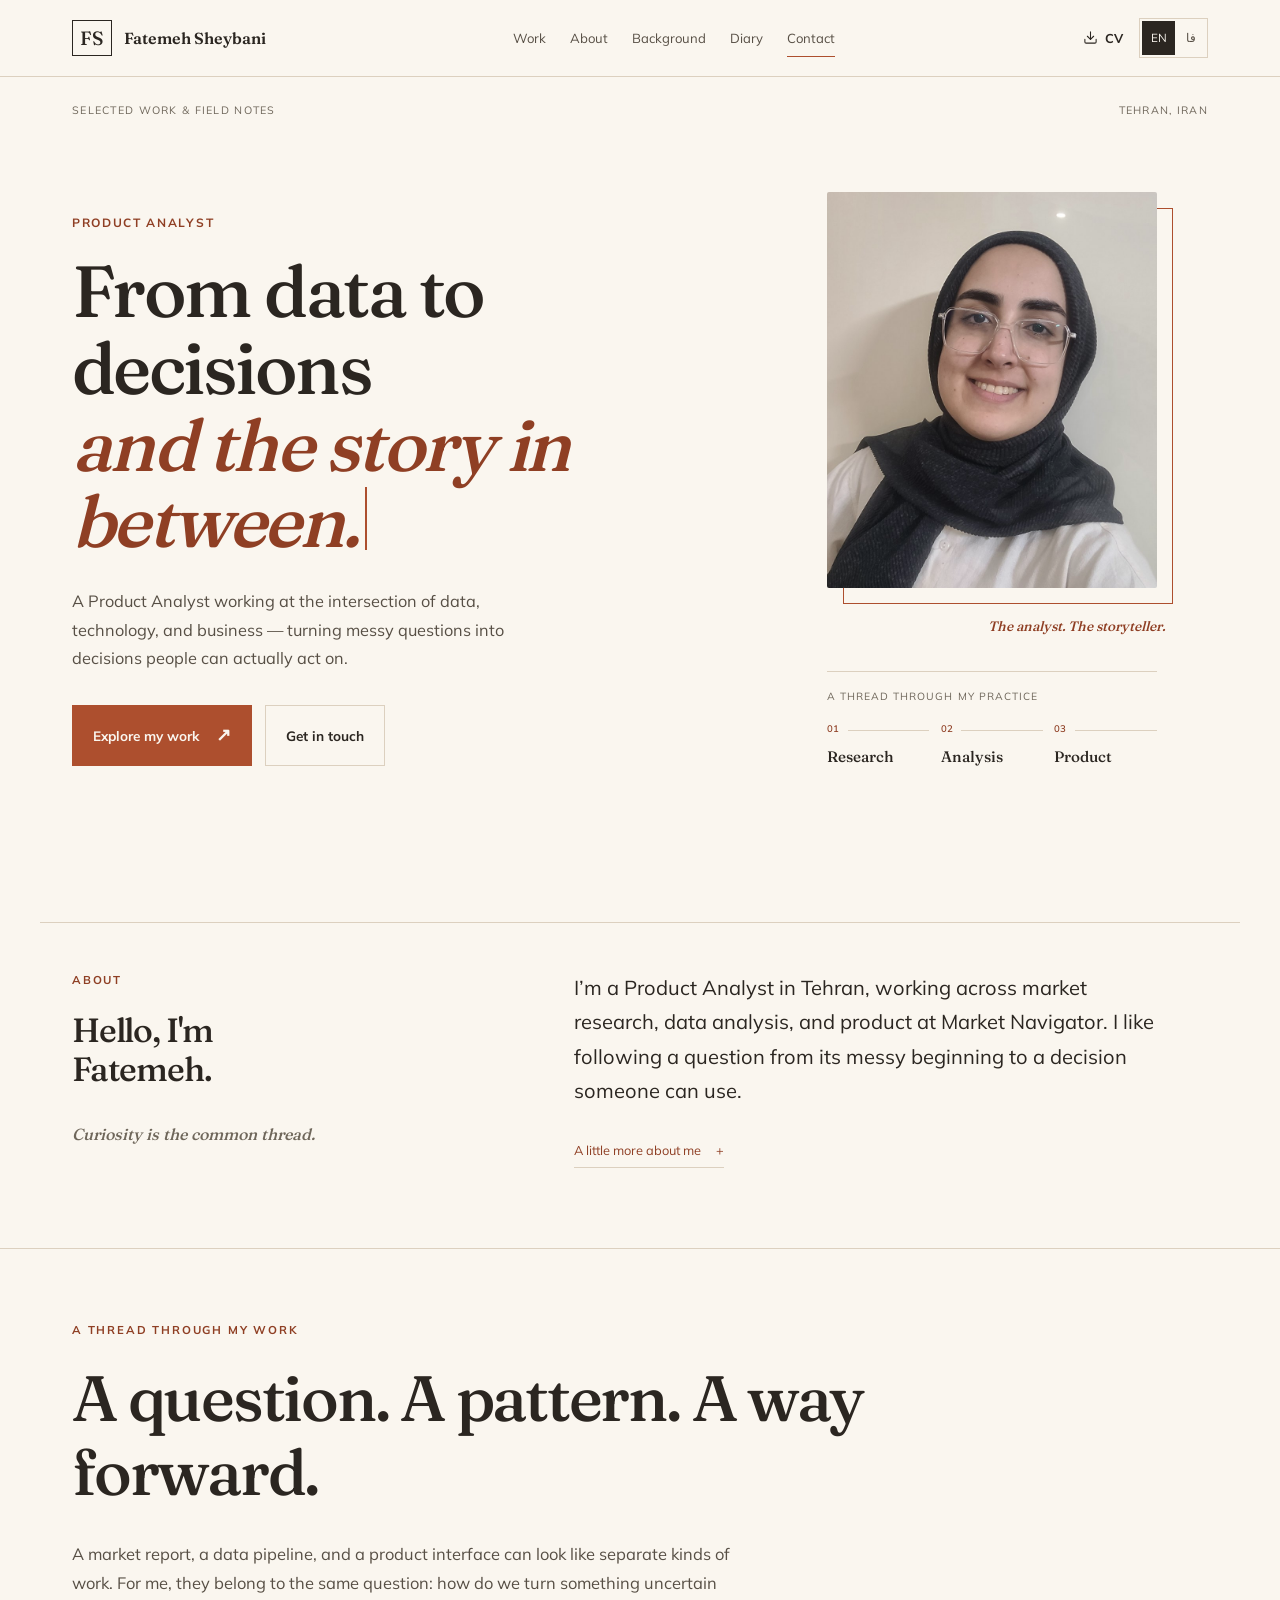
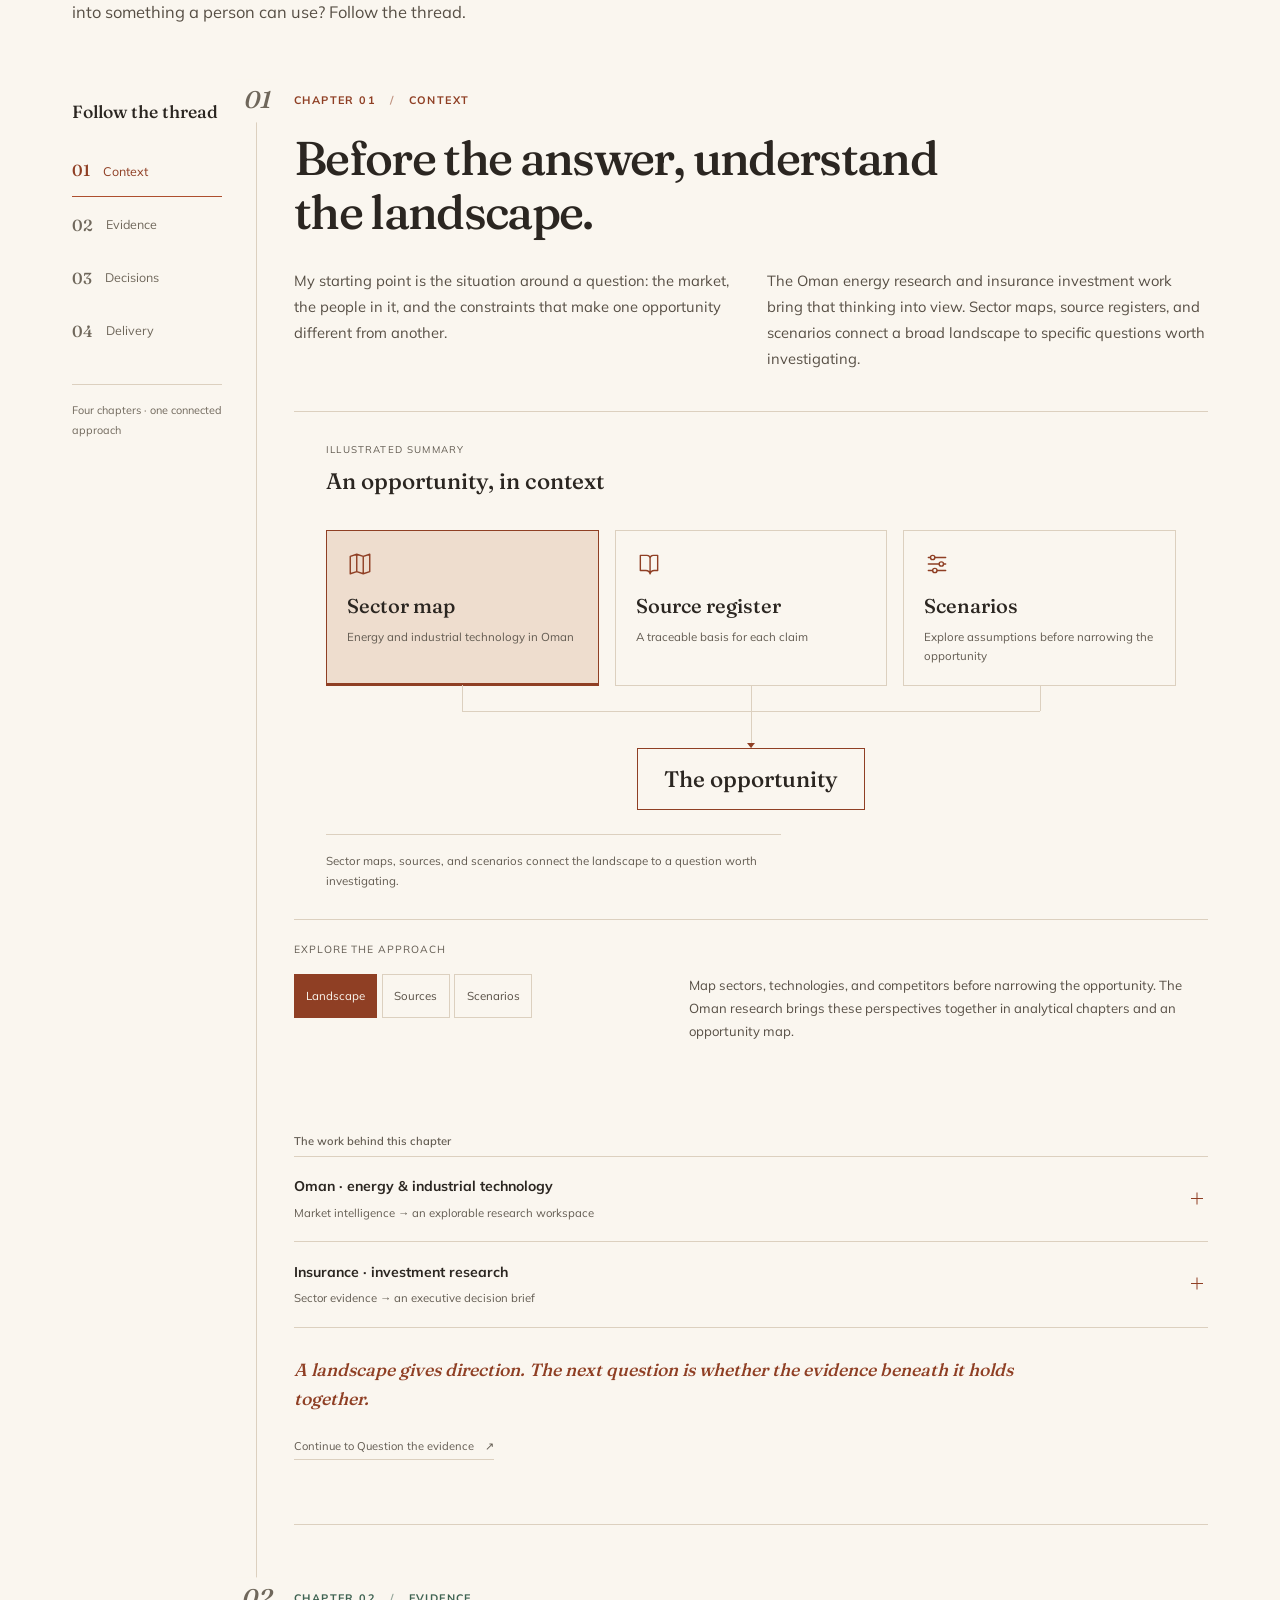
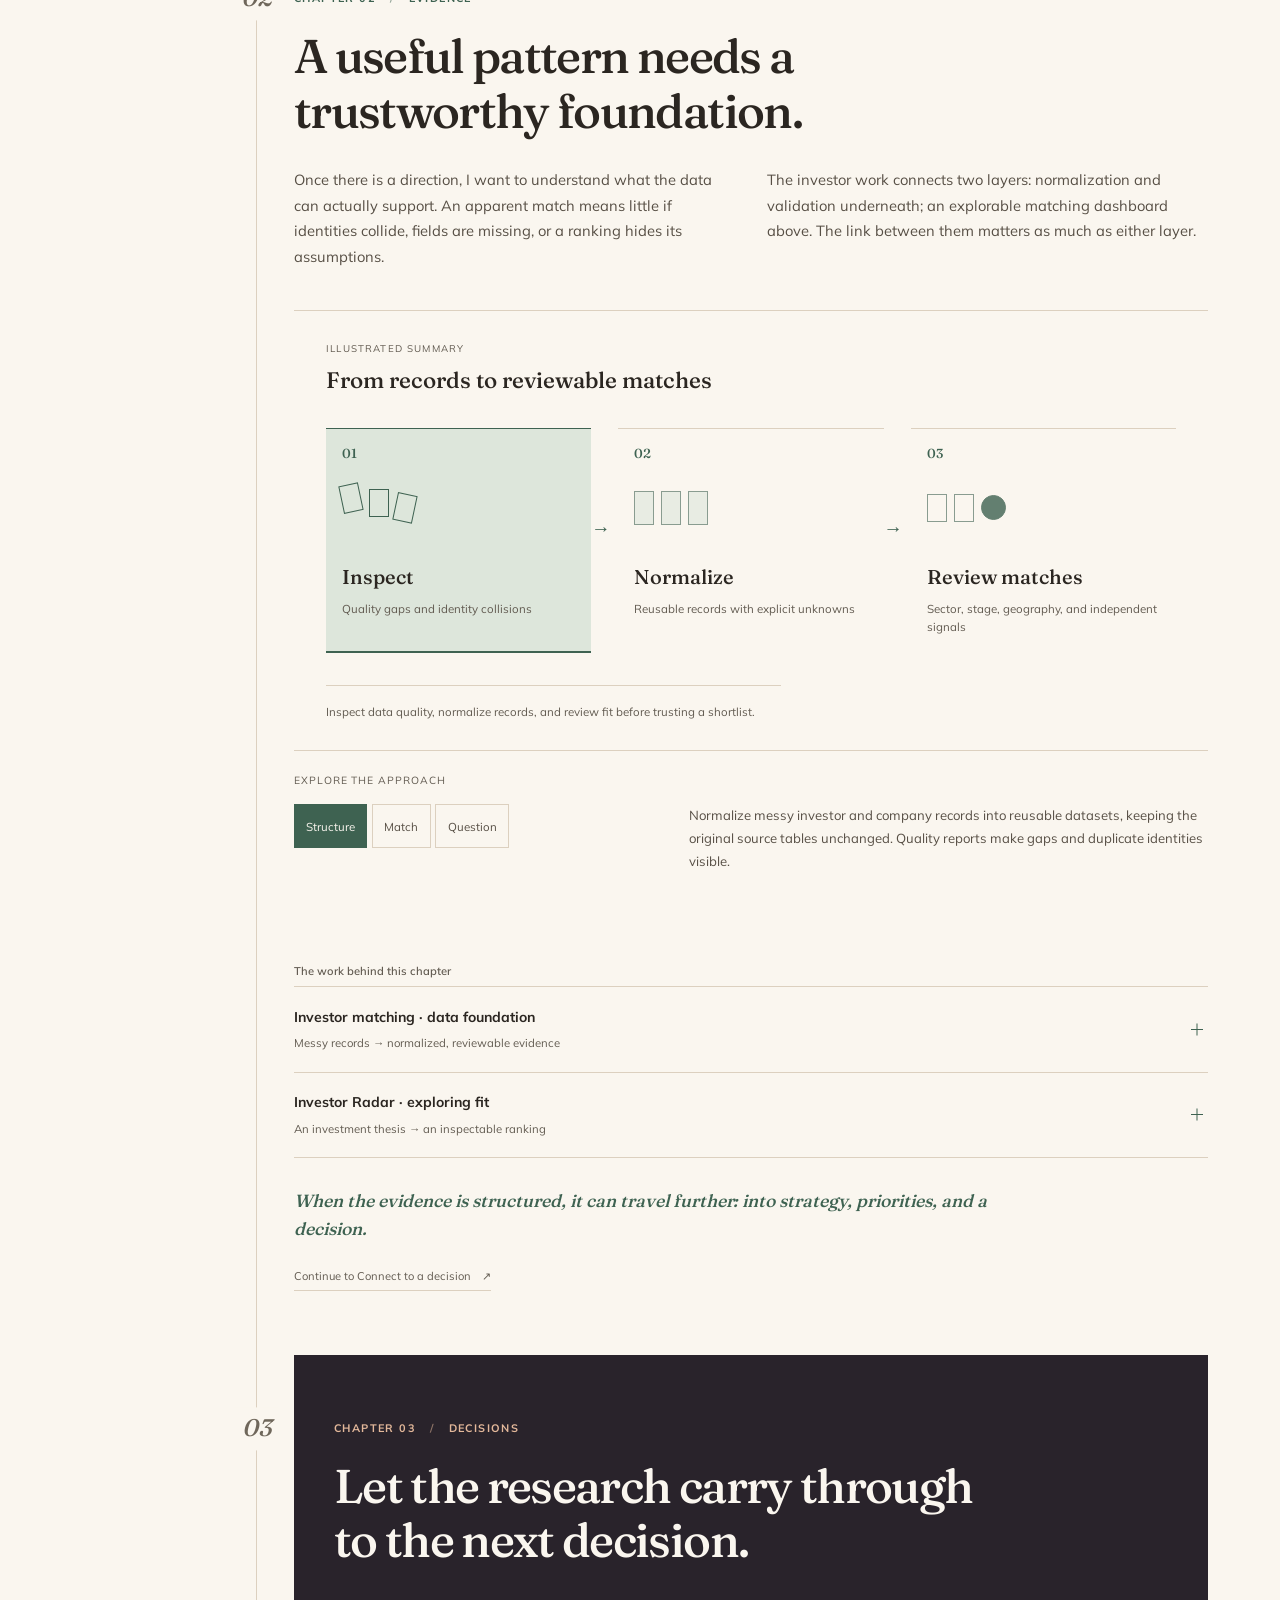
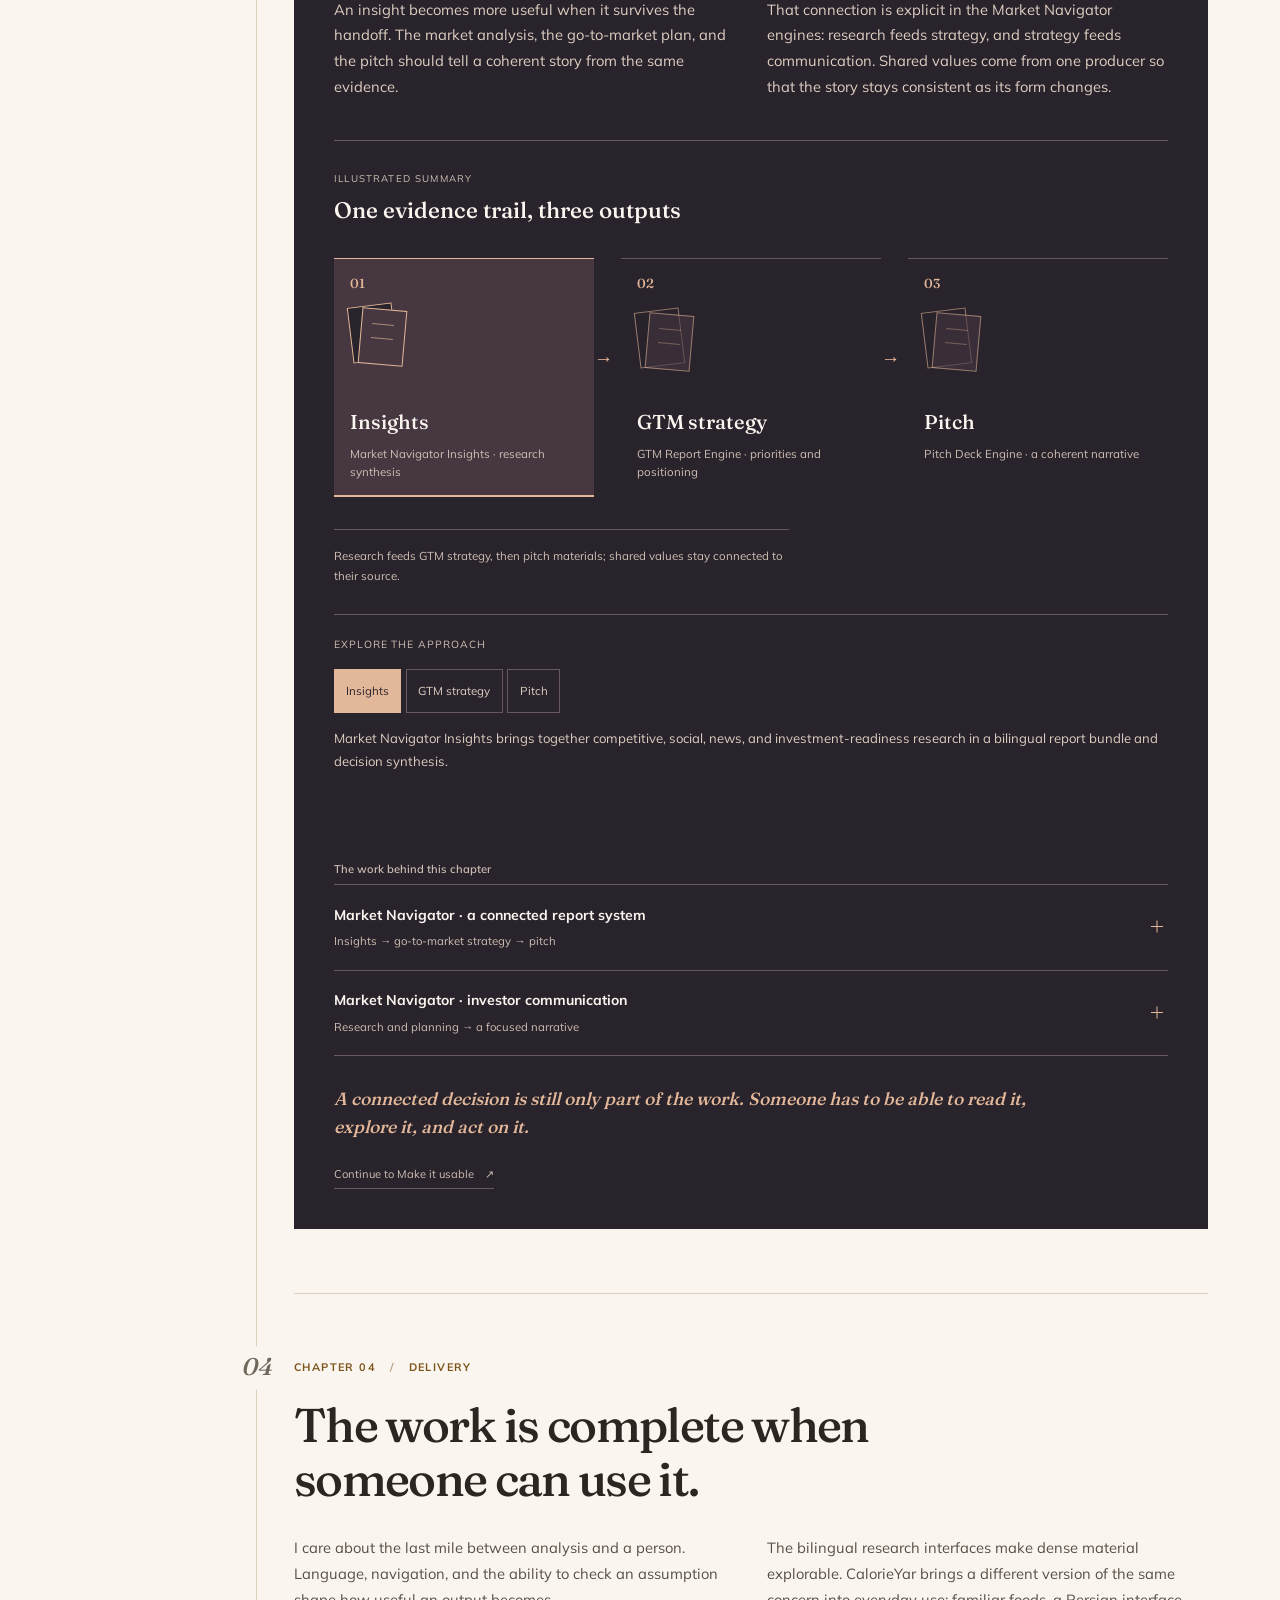
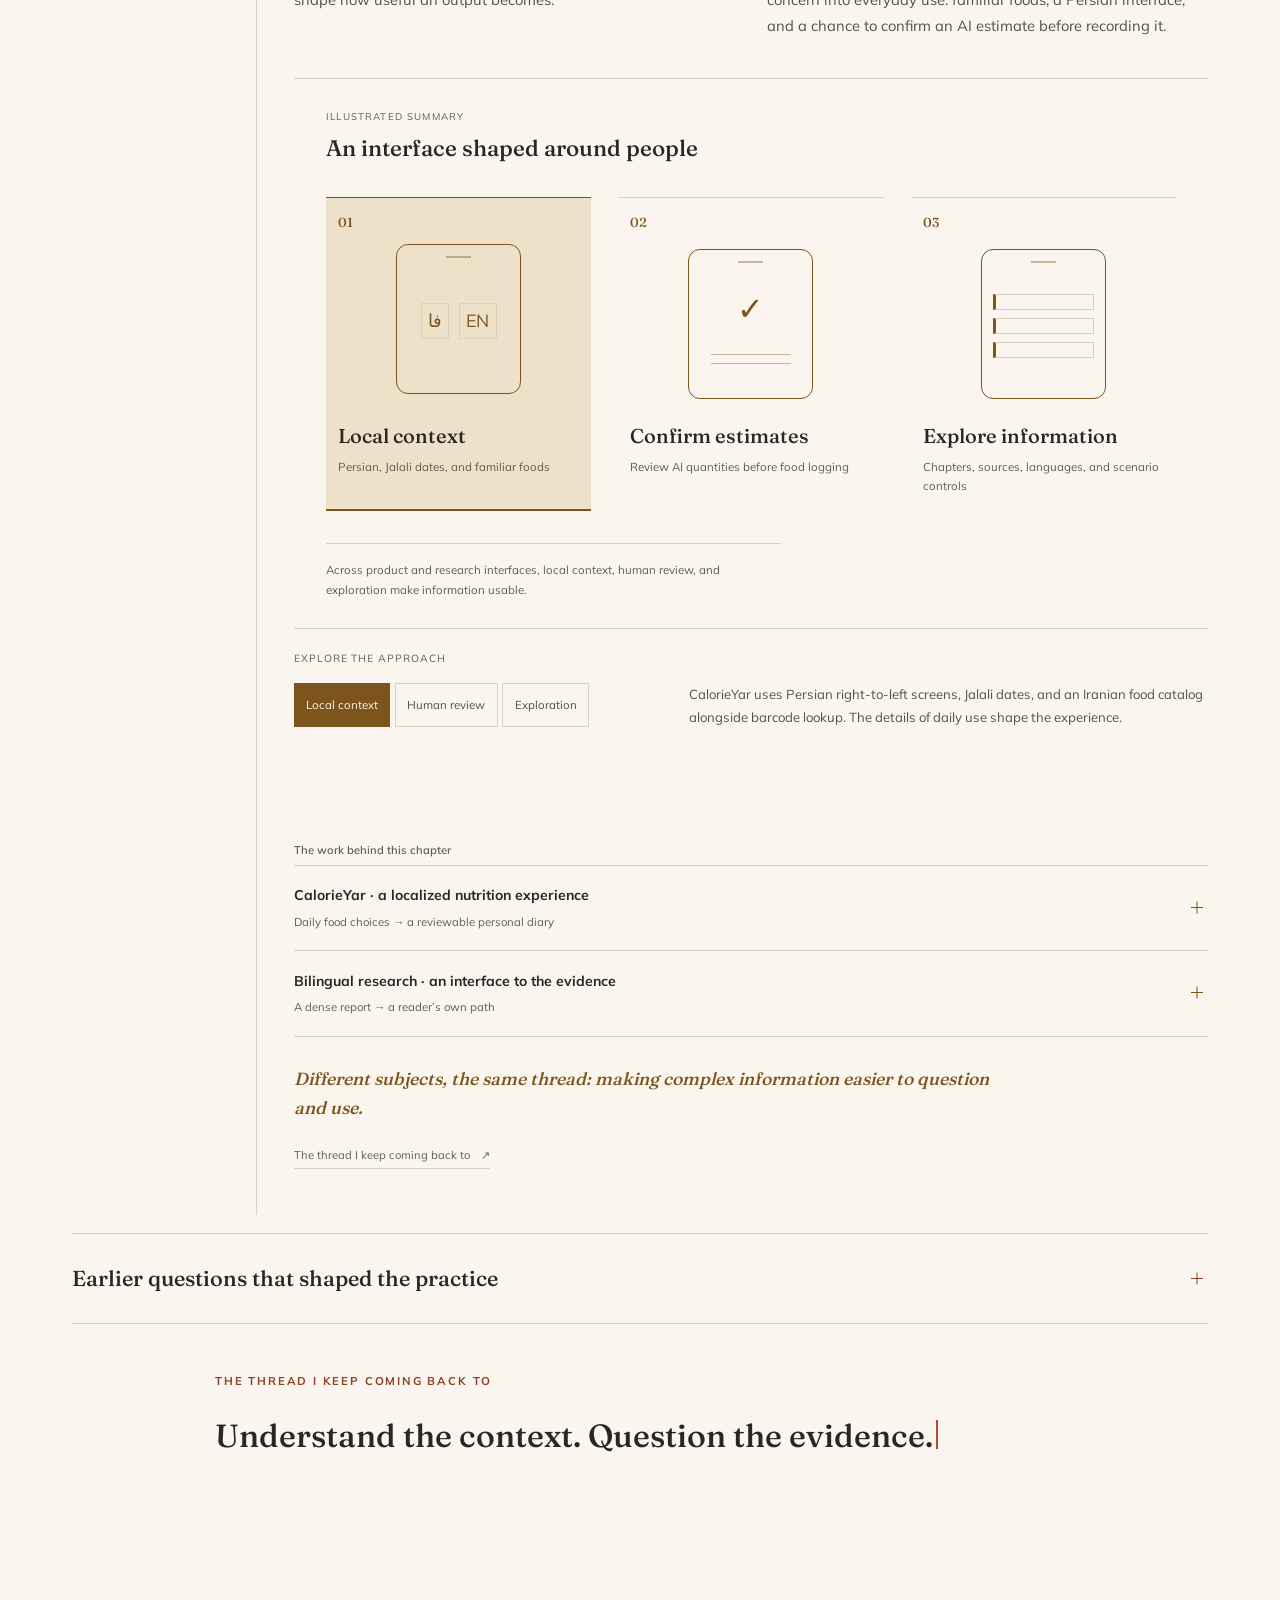
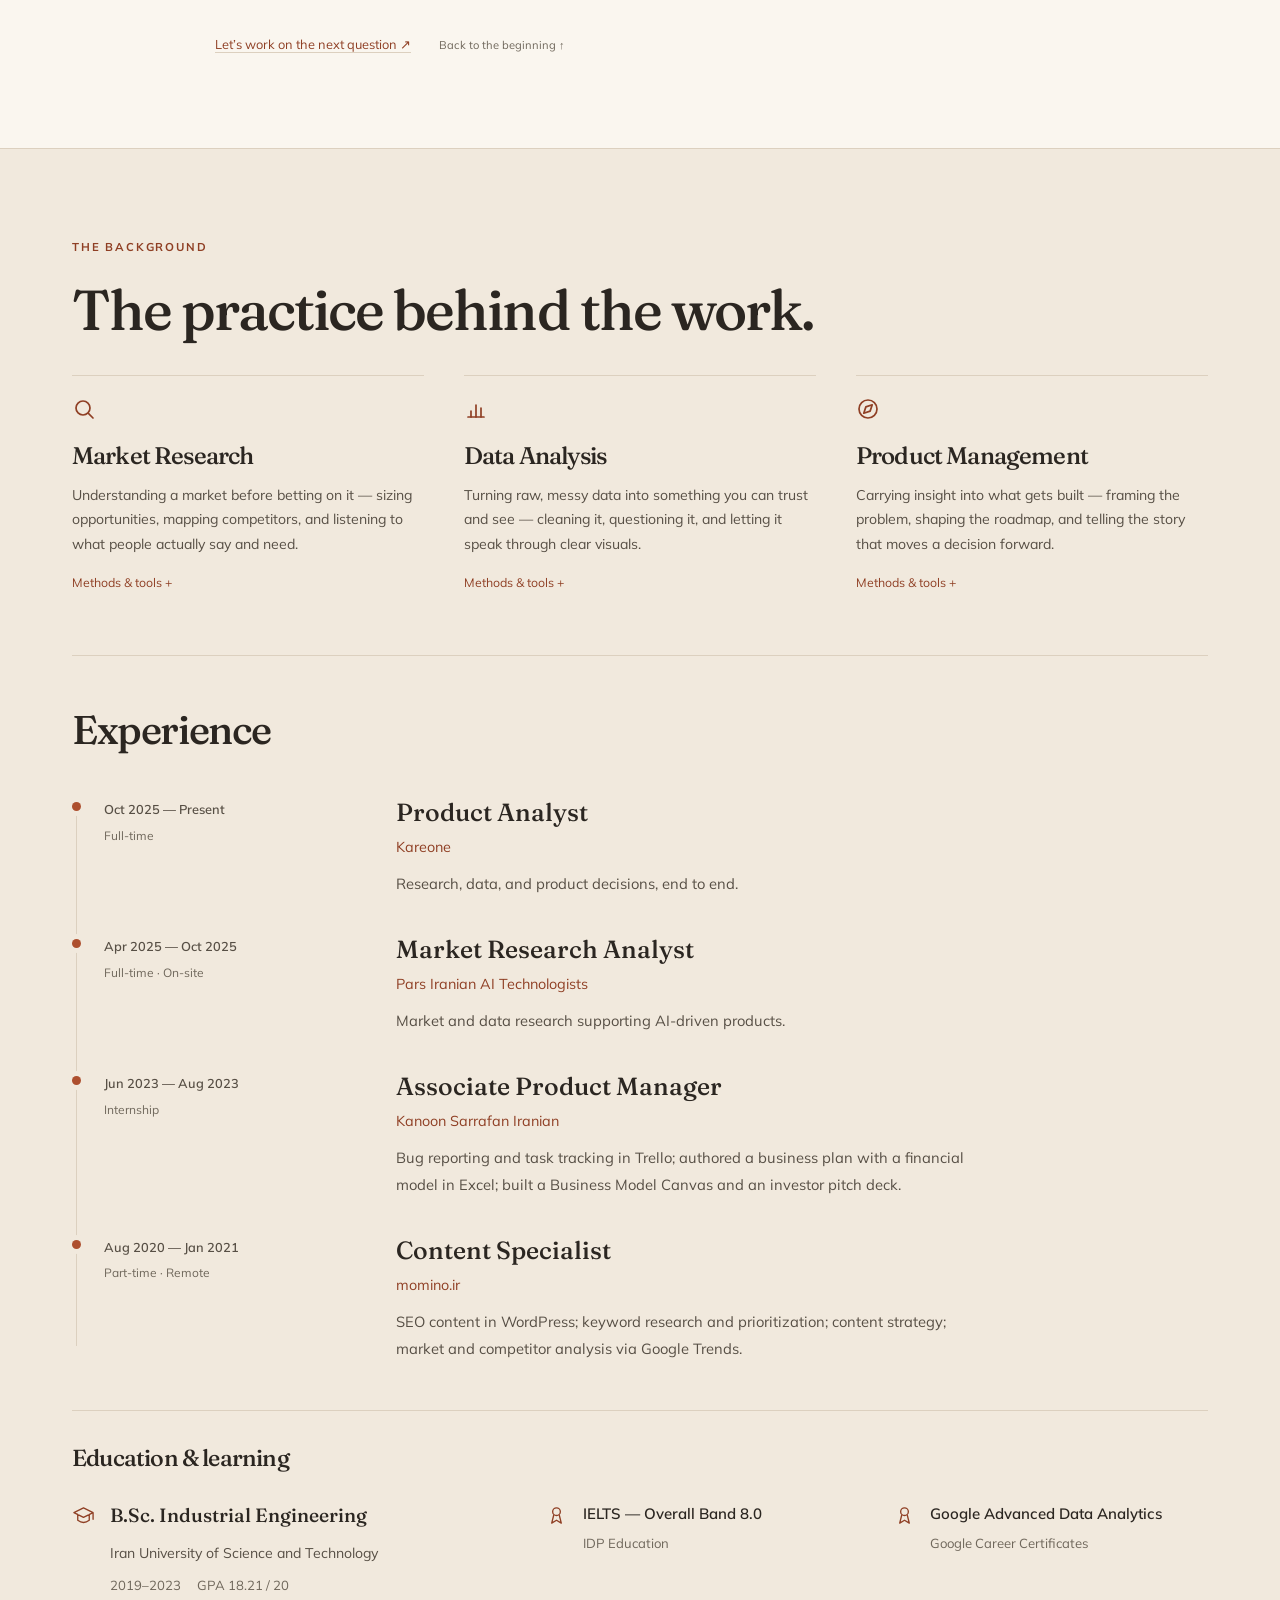
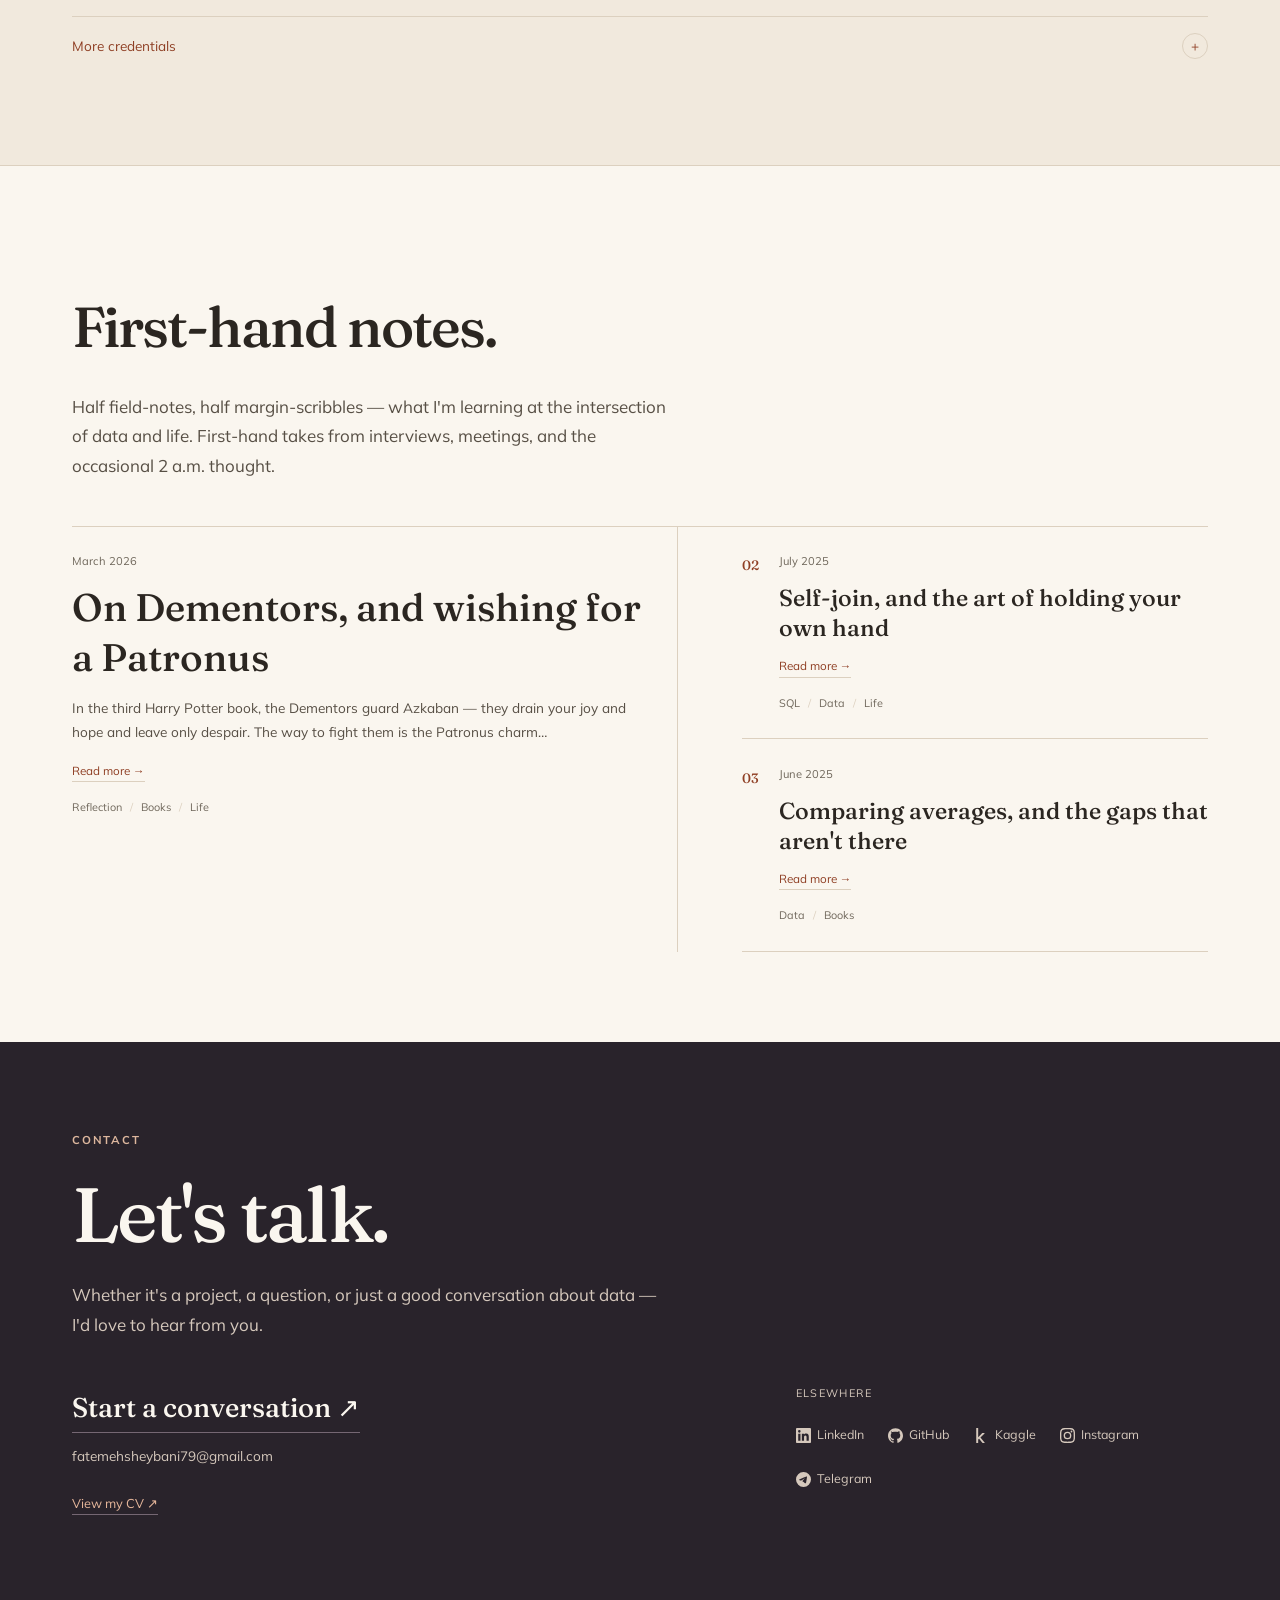
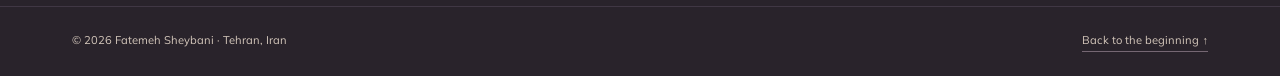
==== commit 499349cb: "Replace decorative thread with a straight chapter rule" ====
--- a/index.html
+++ b/index.html
@@ -99,43 +99,6 @@
             <p class="section__kicker" data-i18n="projects.kicker">A thread through my work</p>
             <h2 class="section__title work-story__title" id="workStoryTitle" data-i18n="projects.title" data-phrase-reveal>A question. A pattern. A way forward.</h2>
           </div>
-          <svg class="thread-sketch" viewBox="0 0 280 240" fill="none" aria-hidden="true" focusable="false">
-            <defs>
-              <linearGradient id="intro-thread-fiber" x1="52" y1="110" x2="122" y2="110" gradientUnits="userSpaceOnUse">
-                <stop stop-color="#93492F"/><stop offset=".27" stop-color="#C77A55"/><stop offset=".5" stop-color="#D8956F"/><stop offset=".82" stop-color="#B96340"/><stop offset="1" stop-color="#9C4D30"/>
-              </linearGradient>
-              <linearGradient id="intro-thread-wood" x1="46" y1="60" x2="129" y2="75" gradientUnits="userSpaceOnUse">
-                <stop stop-color="#D4BFA1"/><stop offset=".48" stop-color="#F1E3CE"/><stop offset="1" stop-color="#C5AA84"/>
-              </linearGradient>
-              <linearGradient id="intro-thread-metal" x1="-4" y1="0" x2="4" y2="0" gradientUnits="userSpaceOnUse">
-                <stop stop-color="#655F57"/><stop offset=".4" stop-color="#F6F4ED"/><stop offset=".68" stop-color="#C4C3BD"/><stop offset="1" stop-color="#76766F"/>
-              </linearGradient>
-            </defs>
-            <ellipse cx="94" cy="181" rx="47" ry="8" fill="#2B2621" opacity=".07"/>
-            <g transform="rotate(-12 87 118)">
-              <path d="M45 158v5c0 7 19 12 42 12s42-5 42-12v-5" fill="#C6AA85" stroke="#AD916F" stroke-width="1"/>
-              <ellipse cx="87" cy="158" rx="42" ry="11" fill="url(#intro-thread-wood)" stroke="#B79B78" stroke-width="1"/>
-              <path d="M53 73c17-9 51-9 68 0v78c-17 9-51 9-68 0Z" fill="url(#intro-thread-fiber)" stroke="#A75A3B" stroke-width="1"/>
-              <g stroke="#E9B48F" stroke-width="1.8" stroke-linecap="round" opacity=".8">
-                <path d="M55 77c18 7 47 7 64 0M54 85c18 7 48 7 66 0M54 93c18 7 48 7 66 0M54 101c18 7 48 7 66 0M54 109c18 7 48 7 66 0M54 117c18 7 48 7 66 0M54 125c18 7 48 7 66 0M54 133c18 7 48 7 66 0M54 141c18 7 48 7 66 0M55 149c18 7 47 7 64 0"/>
-              </g>
-              <g stroke="#994B30" stroke-width="1" opacity=".55">
-                <path d="M54 81c18 7 48 7 66 0M54 89c18 7 48 7 66 0M54 97c18 7 48 7 66 0M54 105c18 7 48 7 66 0M54 113c18 7 48 7 66 0M54 121c18 7 48 7 66 0M54 129c18 7 48 7 66 0M54 137c18 7 48 7 66 0M55 145c18 7 47 7 64 0"/>
-              </g>
-              <path d="M45 63v5c0 7 19 12 42 12s42-5 42-12v-5" fill="#CDB38F" stroke="#B79B78" stroke-width="1"/>
-              <ellipse cx="87" cy="63" rx="42" ry="11" fill="url(#intro-thread-wood)" stroke="#B79B78" stroke-width="1"/>
-              <ellipse cx="87" cy="63" rx="8" ry="3" fill="#705B45"/>
-              <path d="M59 60c8-3 16-4 22-4" stroke="#FFF9ED" stroke-width="1.7" stroke-linecap="round" opacity=".8"/>
-            </g>
-            <path d="M120 105c37 18 39-46 71-52 12-2 20 2 29 4 24 6 37 27 23 42-10 11-27 8-28-2" stroke="#7F432D" stroke-width="4.5" stroke-linecap="round" opacity=".1" transform="translate(0 2)"/>
-            <path class="thread-sketch__fiber" pathLength="1" d="M120 105c37 18 39-46 71-52 12-2 20 2 29 4 24 6 37 27 23 42-10 11-27 8-28-2" stroke="#B85C38" stroke-width="2.7" stroke-linecap="round"/>
-            <g class="thread-sketch__needle" transform="translate(225 46) rotate(29)">
-              <path d="M0 0C-4 0-4 8-3 17L0 137 3 17C4 8 4 0 0 0Z" fill="url(#intro-thread-metal)" stroke="#77736B" stroke-width=".65" stroke-linejoin="round"/>
-              <rect x="-1.45" y="5" width="2.9" height="12" rx="1.45" fill="#FAF6EF" stroke="#6A665E" stroke-width=".65"/>
-              <path d="M.35 22 .2 115" stroke="#FFFDF6" stroke-width=".7" opacity=".85"/>
-            </g>
-            <path d="m217 56 4 1" stroke="#B85C38" stroke-width="2.5" stroke-linecap="round"/>
-          </svg>
         </div>
         <div id="work-story"></div>
       </div>
--- a/assets/css/story.css
+++ b/assets/css/story.css
@@ -1,10 +1,8 @@
 ﻿/* Illustrated editorial spreads; diagrams describe the work, not live data. */
 .work-story { border-top:1px solid var(--border); padding-top:4.5rem; }
-.work-story__opening { display:grid; grid-template-columns:minmax(0,1fr) 230px; align-items:center; gap:3rem; }
 .work-story__title { max-width:20ch; font-size:clamp(2.4rem,5vw,4.2rem); }
-.thread-sketch { display:block; width:100%; overflow:visible; color:var(--clay); margin-block-end:1rem; }
 .work-story__intro { max-width:67ch; color:var(--ink-soft); font-size:1.03rem; margin:0 0 4rem; }
-.story-layout { display:grid; grid-template-columns:150px minmax(0,1fr); gap:5.5rem; align-items:start; }
+.story-layout { --story-gutter:44px; --story-inset:60px; display:grid; grid-template-columns:150px minmax(0,1fr); gap:4.5rem; align-items:start; }
 .story-rail { position:sticky; top:106px; padding-top:.4rem; }
 .story-rail__heading { font-family:var(--serif); font-size:1.1rem; margin:0 0 1.3rem; }
 .story-nav { display:flex; flex-direction:column; gap:.3rem; }
@@ -16,23 +14,18 @@
 [dir="rtl"] .story-progress span { transform-origin:right; }
 .story-rail__hint { font-size:.68rem; color:var(--ink-mute); line-height:1.8; }
 .story-journey { position:relative; min-width:0; }
-.story-thread { position:absolute; inset-block:0; inset-inline-start:-76px; width:64px; height:100%; overflow:visible; pointer-events:none; color:var(--clay); }
-.story-thread path { stroke-linecap:round; stroke-linejoin:round; vector-effect:non-scaling-stroke; }
-.story-thread__shadow { stroke:#653821; stroke-width:4.6; opacity:.14; transform:translate(.5px,1px); }
-.story-thread__guide { stroke:#C8AC96; stroke-width:2.7; }
-.story-thread__ink { stroke:url(#story-thread-copper); stroke-width:3.1; }
-.story-thread__fiber { stroke:#F7D2A0; stroke-width:.75; stroke-dasharray:1.2 3; opacity:.9; }
-.story-thread__mask { stroke:#fff; stroke-width:8; stroke-dasharray:1; stroke-dashoffset:calc(1 - var(--thread-progress,0)); }
+.story-rule { position:absolute; inset-block:.6rem 18px; inset-inline-start:calc(var(--story-gutter) / 2 - var(--story-inset)); width:1px; background:var(--border); pointer-events:none; }
+.story-rule span { display:block; width:100%; height:100%; background:var(--clay); transform:scaleY(var(--story-progress,0)); transform-origin:top; }
 .story-chapter {
   --chapter-accent:#8F3F24; --chapter-tint:#EEDDCE; --chapter-text:var(--ink); --chapter-soft:var(--ink-soft);
-  --chapter-muted:#625B51; --chapter-rule:var(--border); --chapter-paper:var(--bg);
+  --chapter-muted:#625B51; --chapter-rule:var(--border); --chapter-paper:var(--bg); --chapter-padding:0px;
   position:relative; padding:0 0 4rem; scroll-margin-top:108px; color:var(--chapter-text);
 }
 .story-chapter + .story-chapter { padding-top:4rem; border-top:1px solid var(--border); }
 .story-chapter--trace { --chapter-accent:#3E6251; --chapter-tint:#DDE6DB; }
 .story-chapter--product { --chapter-accent:#7C541C; --chapter-tint:#EEE1C9; }
 .story-chapter__head { position:relative; padding-inline-end:3rem; }
-.story-chapter__number { position:absolute; inset-inline-end:0; top:-1.3rem; font:500 clamp(5rem,8vw,7.7rem)/1 var(--serif); color:var(--chapter-accent); opacity:.12; pointer-events:none; }
+.story-chapter__number { position:absolute; inset-inline-start:calc(-1 * (var(--story-inset) + var(--chapter-padding))); top:.6rem; translate:0 -50%; z-index:1; width:var(--story-gutter); padding-block:.45rem; text-align:center; font:500 italic 1.5rem/1.2 var(--serif); color:var(--ink-mute); background:var(--bg); pointer-events:none; transition:color .25s; }
 .story-chapter__kicker { position:relative; margin:0 0 1.3rem; color:var(--chapter-accent); font-size:.68rem; font-weight:800; text-transform:uppercase; letter-spacing:.13em; }
 .story-chapter__kicker span { margin-inline:.6rem; opacity:.55; }
 .story-chapter__head h3 { position:relative; max-width:21ch; font-size:clamp(2rem,3.7vw,3.2rem); margin:0 0 1.8rem; }
@@ -117,10 +110,9 @@
 .story-next:hover { color:var(--chapter-accent); }
 .story-chapter--pipeline {
   --chapter-accent:#E3B89A; --chapter-tint:#463741; --chapter-text:#FAF6EF; --chapter-soft:#DECEC2;
-  --chapter-muted:#CEBFB4; --chapter-rule:#675762; --chapter-paper:#29232B;
+  --chapter-muted:#CEBFB4; --chapter-rule:#675762; --chapter-paper:#29232B; --chapter-padding:2.5rem;
   background:var(--deep); padding:2.5rem; margin-block:0 4rem; border-top:0 !important;
 }
-.story-chapter--pipeline .story-chapter__number { opacity:.15; }
 .story-chapter--pipeline .story-lab__picture { padding-inline:0; }
 .story-chapter--pipeline .story-lab__controls { grid-template-columns:1fr; }
 .story-chapter--pipeline :focus-visible { outline-color:#E3B89A; }
@@ -130,11 +122,6 @@
 .story-foundations > p { color:var(--ink-soft); max-width:65ch; font-size:.88rem; }
 .story-foundations .cards { margin-bottom:1.5rem; }
 .story-ending { padding:3rem 0 0; scroll-margin-top:110px; max-width:850px; margin-inline:auto; }
-.story-ending__thread { display:block; width:150px; height:48px; color:var(--clay); margin:0 0 1.5rem; overflow:visible; }
-.story-ending__thread path { stroke-linecap:round; stroke-linejoin:round; }
-.story-ending__cord { stroke:#AD6440; stroke-width:3.2; }
-.story-ending__fiber { stroke:#F4CBA4; stroke-width:.8; stroke-dasharray:1.2 3; }
-[dir="rtl"] .thread-sketch,[dir="rtl"] .story-thread,[dir="rtl"] .story-ending__thread { scale:-1 1; }
 .story-ending__text { font:500 clamp(1.5rem,2.8vw,2rem)/1.5 var(--serif); margin:0 0 1.5rem; }
 .story-ending__contact { color:var(--clay-deep); font-size:.8rem; border-bottom:1px solid var(--border); }
 .story-ending__back { display:inline-block; color:var(--ink-mute); font-size:.7rem; margin-inline-start:1.5rem; }
@@ -162,8 +149,7 @@
 .story-lab__picture[data-stage="2"] [data-node="2"] .artifact-product__screen { translate:0 -5px; }
 .story-nav__number { transition:transform .35s var(--ease-out); }
 .story-nav a[aria-current] .story-nav__number { transform:translateY(-2px); }
-.story-chapter__number { transition:opacity .6s; }
-.story-chapter.is-reading .story-chapter__number { opacity:.24; }
+.story-chapter.is-reading .story-chapter__number { color:var(--clay-deep); }
 .story-tabs button { transition:color .25s,background .25s,border-color .25s,box-shadow .25s; }
 .story-tabs button:hover { box-shadow:0 3px 0 -1px var(--chapter-accent); }
 .story-project summary { transition:padding .35s var(--ease-out); }
@@ -178,32 +164,29 @@
 @keyframes connection-draw { from { transform:scaleY(0); } to { transform:scaleY(1); } }
 @media (prefers-reduced-motion:reduce) {
   .typewriter__cursor { display:none; }
-  .story-thread__mask { stroke-dashoffset:0; }
+  .story-rule span { transform:scaleY(1); }
 }
 [lang="fa"] .story-chapter__kicker,[lang="fa"] .artifact-heading > p,[lang="fa"] .story-lab__eyebrow { letter-spacing:0; }
+[lang="fa"] .story-chapter__number { font-style:normal; }
 [lang="fa"] .story-bridge { font-style:normal; line-height:1.9; }
 @keyframes story-panel-in { from { opacity:0; transform:translateY(6px); } to { opacity:1; transform:none; } }
 @media (max-width:1050px) {
-  .work-story__opening { grid-template-columns:minmax(0,1fr) 180px; gap:2rem; }
-  .story-layout { grid-template-columns:120px minmax(0,1fr); gap:3.5rem; }
-  .story-thread { inset-inline-start:-52px; width:44px; }
+  .story-layout { --story-gutter:32px; --story-inset:44px; grid-template-columns:120px minmax(0,1fr); gap:3.5rem; }
   .story-lab__picture { padding-inline:1rem; }
   .artifact-map__node { padding:1rem .8rem; }
   .artifact-flow,.artifact-product { gap:1rem; }
   .artifact-flow > li { padding:.8rem .6rem; }
   .artifact-flow__arrow { inset-inline-end:-.8rem; }
-  .story-chapter--pipeline { padding:2rem; }
+  .story-chapter--pipeline { --chapter-padding:2rem; padding:2rem; }
   .story-lab__controls { grid-template-columns:1fr; }
   .story-lab__panel { min-height:95px; }
 }
 @media (max-width:760px) {
   .work-story { padding-top:3rem; }
-  .work-story__opening { grid-template-columns:minmax(0,1fr); gap:0; }
-  .thread-sketch { width:150px; height:auto; justify-self:end; margin-block:-.5rem 1rem; }
   .work-story__intro { margin-bottom:2.5rem; }
-  .story-layout { display:block; }
-  .story-journey { padding-inline-start:40px; }
-  .story-thread { inset-inline-start:0; width:26px; }
+  .story-layout { --story-gutter:20px; --story-inset:30px; display:block; }
+  .story-journey { padding-inline-start:var(--story-inset); }
+  .story-rule { inset-inline-start:calc(var(--story-gutter) / 2); }
   .story-rail { top:70px; z-index:5; background:var(--bg); padding:.45rem 0 0; margin-bottom:2.5rem; border-bottom:1px solid var(--border); }
   .story-rail__heading,.story-rail__hint { display:none; }
   .story-nav { flex-direction:row; justify-content:space-between; gap:.5rem; }
@@ -213,15 +196,15 @@
   .story-chapter,.story-ending { scroll-margin-top:166px; }
   .story-chapter__body { gap:1.5rem; }
   .story-chapter__head { padding-inline-end:1rem; }
+  .story-chapter__number { font-size:1rem; padding-block:.55rem; }
   .story-chapter__head h3 { font-size:2.4rem; }
-  .story-chapter--pipeline { padding:1.7rem; }
+  .story-chapter--pipeline { --chapter-padding:1.7rem; padding:1.7rem; }
 }
 @media (max-width:560px) {
   .story-chapter__body { grid-template-columns:1fr; gap:1rem; font-size:.9rem; }
   .story-chapter__head h3 { font-size:2.1rem; }
-  .story-chapter__number { font-size:5rem; top:-.6rem; }
   .story-chapter + .story-chapter { padding-top:3rem; }
-  .story-chapter--pipeline { padding:1.5rem 1rem !important; }
+  .story-chapter--pipeline { --chapter-padding:1rem; padding:1.5rem 1rem !important; }
   .story-lab__picture { padding:1.3rem 0; }
   .artifact-heading h4 { font-size:1.25rem; }
   .artifact-map__inputs { grid-template-columns:1fr; gap:.75rem; padding-inline-start:1.5rem; }
